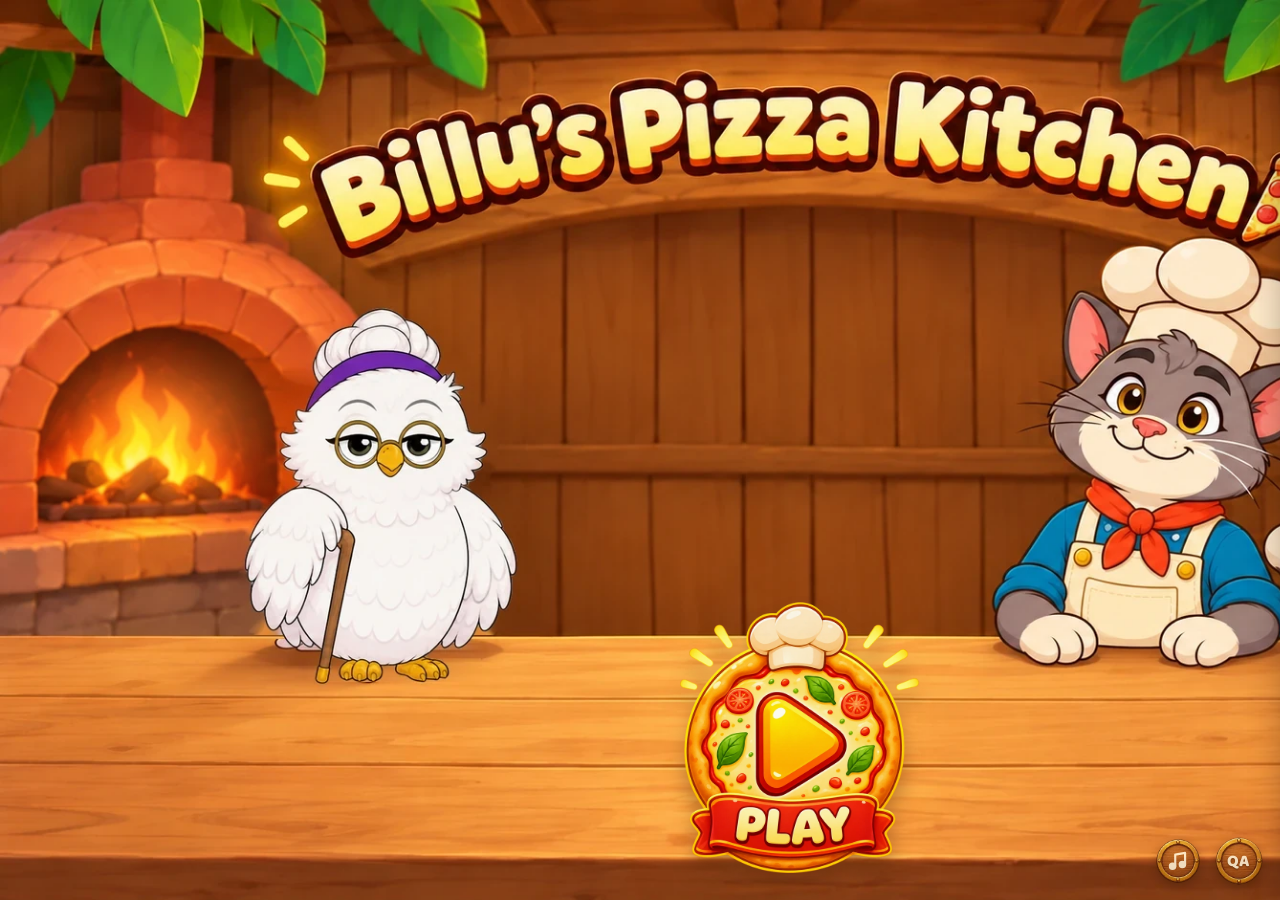
==== index.html @ 27fd4865 "first commit" ====
<!doctype html>
<html lang="en">
<head>
<meta charset="utf-8">
<meta name="viewport" content="width=device-width, initial-scale=1">
<title>Billu's Pizza Kitchen</title>
<meta name="description" content="A fractions game for classes 6 and 7: help Chef Billu cut, top and serve pizza slices, then judge the Big Eater Contest.">
<meta name="theme-color" content="#2B2546">
<meta property="og:title" content="Billu's Pizza Kitchen">
<meta property="og:description" content="A fractions game for classes 6 and 7: help Chef Billu cut, top and serve pizza slices, then judge the Big Eater Contest.">
<meta property="og:type" content="website">
<link rel="icon" href="data:image/svg+xml,%3Csvg xmlns='http://www.w3.org/2000/svg' viewBox='0 0 64 64'%3E%3Cpath d='M32 6 58 54Q32 64 6 54Z' fill='%23F6C34A' stroke='%23B97410' stroke-width='4' stroke-linejoin='round'/%3E%3Ccircle cx='32' cy='30' r='5' fill='%23D2402E'/%3E%3Ccircle cx='24' cy='46' r='5' fill='%23D2402E'/%3E%3Ccircle cx='41' cy='47' r='5' fill='%23D2402E'/%3E%3C/svg%3E">
<link rel="preconnect" href="https://fonts.googleapis.com">
<link rel="preconnect" href="https://fonts.gstatic.com" crossorigin>
<link rel="preload" as="style" href="https://fonts.googleapis.com/css2?family=Baloo+2:wght@600;700;800&family=Kalam:wght@400;700&family=Nunito:wght@600;700;800&display=swap">
<link rel="stylesheet" href="https://fonts.googleapis.com/css2?family=Baloo+2:wght@600;700;800&family=Kalam:wght@400;700&family=Nunito:wght@600;700;800&display=swap" media="print" onload="this.media='all'">
<noscript><link rel="stylesheet" href="https://fonts.googleapis.com/css2?family=Baloo+2:wght@600;700;800&family=Kalam:wght@400;700&family=Nunito:wght@600;700;800&display=swap"></noscript>
<style>
:root{color-scheme:light;padding-top:env(safe-area-inset-top,0px);padding-bottom:env(safe-area-inset-bottom,0px)}
body{margin:0;font:14px system-ui,-apple-system,sans-serif}
img{max-width:100%}
[hidden]{display:none!important}
</style>
</head>
<body>
<script>
/* another tab or window: every sound stops (music, sound effects, voices), every animation holds still, and the game
   waits; on return all of it carries on from the same moment */
(()=>{ const AC=window.AudioContext||window.webkitAudioContext, all=new Set();
  if(AC){ const W=function(...a){ const c=new AC(...a); all.add(c); return c; }; W.prototype=AC.prototype; Object.setPrototypeOf(W,AC);
    window.AudioContext=W; if(window.webkitAudioContext) window.webkitAudioContext=W; }
  /* "away" = the tab is hidden (another tab, minimised, phone locked) OR the window has lost focus (another app or
     window on top, the address bar, the phone's control centre); the game holds still until the player is back */
  let held=[], anims=[], away=false;
  function leave(){ if(away) return; away=true; document.documentElement.classList.add("away");
    held=[...all].filter(c=>c.state==="running"); held.forEach(c=>{ try{ c.suspend(); }catch(e){} });
    anims=document.getAnimations().filter(a=>a.playState==="running"); anims.forEach(a=>{ try{ a.pause(); }catch(e){} });
    document.querySelectorAll("audio,video").forEach(m=>{ if(!m.paused){ m._away=true; m.pause(); } });
    document.dispatchEvent(new Event("gameaway")); }
  function back(){ if(!away||document.hidden) return; away=false; document.documentElement.classList.remove("away");
    held.forEach(c=>{ try{ c.resume(); }catch(e){} }); held=[];
    anims.forEach(a=>{ try{ if(a.playState==="paused") a.play(); }catch(e){} }); anims=[];
    document.querySelectorAll("audio,video").forEach(m=>{ if(m._away){ m._away=false; m.play().catch(()=>{}); } });
    document.dispatchEvent(new Event("gameback")); }
  document.addEventListener("visibilitychange",()=>{ document.hidden?leave():back(); });
  addEventListener("blur",leave); addEventListener("focus",back);
  addEventListener("pagehide",leave); addEventListener("pageshow",()=>{ if(!document.hidden) back(); });
  addEventListener("pointerdown",back,true);   // a tap on the game always brings it back, even if a focus event was missed
  if(document.hidden) leave();
  window.GAME_AWAY=()=>away;
})();
</script>
<style>html.away *,html.away *::before,html.away *::after{animation-play-state:paused!important}</style>
<script src="assets/sfx/sfx.js"></script>
<script>
/* Fit to any screen: the whole page is drawn at the size the game is laid out for (1180 x 680, or wider) and scaled to fit (smaller screens shrink it, big screens enlarge it); was: below the size the game is laid out for (1180 x 680), the whole page is drawn at that
   size and shrunk to fit (CSS zoom). Every measurement the game reads (window size, element boxes, pointer
   positions, SVG matrices) is given back in the page's own units, so taps, drags and placements stay exact.
   On a phone held upright, a card asks to turn it sideways. */
(function(){
  const W0=1180, H0=680, d=document.documentElement;
  const g=(o,k)=>Object.getOwnPropertyDescriptor(o,k);
  const iw=g(window,"innerWidth")||g(Window.prototype,"innerWidth"), ih=g(window,"innerHeight")||g(Window.prototype,"innerHeight");
  const realW=()=>iw.get.call(window), realH=()=>ih.get.call(window);
  let Z=1;
  function fit(){ Z=Math.min(6,realW()/W0,realH()/H0); Z=Math.max(Z,.2); d.style.zoom=Z===1?"":String(Z);
    // viewport units follow the page's own (drawn) size: the CSS uses var(--vw) etc. in place of vw
    const w=realW()/Z/100, h=realH()/Z/100;
    d.style.setProperty("--vw",w+"px"); d.style.setProperty("--vh",h+"px"); d.style.setProperty("--vmin",Math.min(w,h)+"px"); d.style.setProperty("--vmax",Math.max(w,h)+"px");
    media(); d.classList.toggle("turnme", realW()<realH()); const tm=document.getElementById("turnme"); if(tm) tm.style.zoom=String(1/Z); }
  // width/height conditions in @media rules are judged on the page's own size too
  function media(){ for(const sh of document.styleSheets){ let rs; try{ rs=sh.cssRules; }catch(e){ continue; }
    for(const r of rs){ if(!(r instanceof CSSMediaRule)) continue; if(r._o===undefined) r._o=r.media.mediaText;
      if(!/(width|height)\s*:/.test(r._o)) continue;
      const t=r._o.replace(/((?:min|max)-(?:width|height)\s*:\s*)([\d.]+)px/g,(m,a,v)=>a+(v*Z).toFixed(2)+"px");
      if(r.media.mediaText!==t) r.media.mediaText=t; } } }
  addEventListener("DOMContentLoaded",()=>media()); addEventListener("load",()=>media());
  window.FITZ=()=>Z;
  Object.defineProperty(window,"innerWidth",{configurable:true,get(){ return realW()/Z; }});
  Object.defineProperty(window,"innerHeight",{configurable:true,get(){ return realH()/Z; }});
  const R=Element.prototype.getBoundingClientRect;
  Element.prototype.getBoundingClientRect=function(){ const r=R.call(this); return Z===1?r:new DOMRect(r.x/Z,r.y/Z,r.width/Z,r.height/Z); };
  ["clientX","clientY","pageX","pageY","x","y"].forEach(k=>{ const p=g(MouseEvent.prototype,k); if(!p||!p.get) return;
    Object.defineProperty(MouseEvent.prototype,k,{configurable:true,get(){ return p.get.call(this)/Z; }}); });
  const EP=Document.prototype.elementFromPoint, ESP=Document.prototype.elementsFromPoint;
  Document.prototype.elementFromPoint=function(x,y){ return EP.call(this,x*Z,y*Z); };
  if(ESP) Document.prototype.elementsFromPoint=function(x,y){ return ESP.call(this,x*Z,y*Z); };
  const CTM=SVGGraphicsElement.prototype.getScreenCTM;
  SVGGraphicsElement.prototype.getScreenCTM=function(){ const m=CTM.call(this); return (!m||Z===1)?m:new DOMMatrix().scale(1/Z).multiply(m); };
  fit(); addEventListener("resize",fit,true); addEventListener("orientationchange",()=>setTimeout(()=>{ fit(); dispatchEvent(new Event("resize")); },300));
  const css=document.createElement("style");
  css.textContent=`html.turnme body>*:not(#turnme){visibility:hidden!important}
#curtain{position:fixed;inset:0;z-index:2147483000;pointer-events:none;overflow:hidden}
#curtain.on{pointer-events:auto}
#curtain .lf{position:absolute;top:-4%;bottom:-4%;width:68%;transition:transform .6s cubic-bezier(.65,0,.35,1);filter:drop-shadow(0 0 18px rgba(10,40,10,.45))}
#curtain .lf svg{width:100%;height:100%;display:block}
#curtain .lf.l{left:-2%;transform:translateX(-106%) rotate(-4deg)}
#curtain .lf.r{right:-2%;transform:translateX(106%) rotate(4deg)}
#curtain .lf.r svg{transform:scaleX(-1)}
#curtain.on .lf.l,#curtain.on .lf.r{transform:none}

#turnme{display:none}
html.turnme #turnme{display:grid;position:fixed;inset:0;z-index:2147483647;place-items:center;align-content:center;gap:22px;background:#2B2546;color:#FFF4D6;font:800 26px/1.3 "Baloo 2",system-ui,sans-serif;text-align:center;padding:24px}
#turnme svg{width:110px;height:110px;animation:turnme 1.8s ease-in-out infinite}
@keyframes turnme{0%,25%{transform:rotate(0)}55%,85%{transform:rotate(90deg)}100%{transform:rotate(90deg)}}`;
  document.head.appendChild(css);
  const t=document.createElement("div"); t.id="turnme";
  t.innerHTML=`<svg viewBox="0 0 64 64" fill="none" stroke="#F6C34A" stroke-width="4" stroke-linecap="round"><rect x="20" y="6" width="24" height="52" rx="5"/><path d="M29 50h6"/></svg><div>Please turn your screen sideways<br>to play Billu’s Pizza Kitchen</div>`;
  (document.body||d).appendChild(t); t.style.zoom=String(1/Z);
  /* the curtain: a soft fade through the game's deep plum between big scenes (and over the page load) */
  const cu=document.createElement("div"); cu.id="curtain"; cu.className="";   // two big green leaves close in from the sides, then part (review 2: the game opens straight on the title screen, the leaves only cover changes of scene later)
  cu.innerHTML=`<div class="lf l"><svg viewBox="0 0 120 100" preserveAspectRatio="none" aria-hidden="true"><defs><linearGradient id="lfgL" x1="0" y1="0" x2="1" y2="1"><stop offset="0" stop-color="#5DBB4A"/><stop offset=".55" stop-color="#3C9A38"/><stop offset="1" stop-color="#2A7A2C"/></linearGradient></defs>
<path d="M0 0H92C106 16 120 36 120 50C120 64 106 84 92 100H0Z" fill="url(#lfgL)" stroke="#225F24" stroke-width=".8" vector-effect="non-scaling-stroke"/>
<path d="M0 50Q62 47 118 50" fill="none" stroke="#B9E68F" stroke-width="3" stroke-linecap="round" vector-effect="non-scaling-stroke" opacity=".9"/>
<g fill="none" stroke="#9FD57A" stroke-width="2" stroke-linecap="round" vector-effect="non-scaling-stroke" opacity=".75">
<path d="M14 49Q30 30 34 6"/><path d="M14 51Q30 70 34 94"/><path d="M42 48Q58 30 64 8"/><path d="M42 52Q58 70 64 92"/><path d="M70 49Q84 34 90 16"/><path d="M70 51Q84 66 90 84"/><path d="M94 49Q104 42 110 32"/><path d="M94 51Q104 58 110 68"/></g></svg></div><div class="lf r"><svg viewBox="0 0 120 100" preserveAspectRatio="none" aria-hidden="true"><defs><linearGradient id="lfgR" x1="0" y1="0" x2="1" y2="1"><stop offset="0" stop-color="#5DBB4A"/><stop offset=".55" stop-color="#3C9A38"/><stop offset="1" stop-color="#2A7A2C"/></linearGradient></defs>
<path d="M0 0H92C106 16 120 36 120 50C120 64 106 84 92 100H0Z" fill="url(#lfgR)" stroke="#225F24" stroke-width=".8" vector-effect="non-scaling-stroke"/>
<path d="M0 50Q62 47 118 50" fill="none" stroke="#B9E68F" stroke-width="3" stroke-linecap="round" vector-effect="non-scaling-stroke" opacity=".9"/>
<g fill="none" stroke="#9FD57A" stroke-width="2" stroke-linecap="round" vector-effect="non-scaling-stroke" opacity=".75">
<path d="M14 49Q30 30 34 6"/><path d="M14 51Q30 70 34 94"/><path d="M42 48Q58 30 64 8"/><path d="M42 52Q58 70 64 92"/><path d="M70 49Q84 34 90 16"/><path d="M70 51Q84 66 90 84"/><path d="M94 49Q104 42 110 32"/><path d="M94 51Q104 58 110 68"/></g></svg></div>`; (document.body||d).appendChild(cu);
  window.CURTAIN={ cover(){ cu.classList.add("on"); return new Promise(r=>setTimeout(r,620)); },
    reveal(){ cu.classList.remove("on"); } };
  // the first opening of the main screen waits for one tap on the leaves (browsers allow sound only after a tap), so the
  // title is read out the moment the leaves part; arriving from Level 2 (#1.1 / #1.2) the leaves part by themselves
  let lifted=false; const lift=()=>{ if(lifted) return; lifted=true; setTimeout(()=>{ CURTAIN.reveal(); if(typeof TITLE!=="undefined") TITLE.opened(); else window.TITLE_PENDING=true; },220); };   // the leaves part by themselves; the title is read out as they open
  if(document.readyState!=="loading") lift(); else addEventListener("DOMContentLoaded",lift);
  setTimeout(lift,4000);   // the first opening never stays shut
  addEventListener("pageshow",e=>{ if(e.persisted) CURTAIN.reveal(); });   // back button from the next page
})();
</script>
<style>
/* Draft 2 — an Indian kitchen table. A hand block-printed indigo tablecloth fills
   the screen; the pizza sits on a wooden board, toppings wait in steel katoris on
   a thali, and every word lives on one floating card at the bottom.
   One committed light look: indigo, marigold, cream, tomato. */
:root{
  --indigo:#23356F; --indigo-2:#3A55A0; --indigo-ink:#141E45;
  --cream:#FFF8EA; --paper:#FFFDF6;
  --marigold:#F2A62C; --marigold-deep:#B97410;
  --tomato:#C8402E; --leaf:#3F8A3C;
  --ink:#2B2016; --ink-soft:#76604C;
  --display:"Baloo 2","Trebuchet MS",system-ui,sans-serif;
  --body:"Nunito",system-ui,-apple-system,sans-serif;
  --hand:"Kalam","Comic Sans MS","Segoe Print",cursive;
  color-scheme:light;
}
*{box-sizing:border-box}
[hidden]{display:none!important}   /* also when the file is opened directly, without the page wrapper */
html,body{height:100%}
body{margin:0;overflow:hidden;color:var(--ink);font-family:var(--body);-webkit-user-select:none;user-select:none;
  background:#FBF7EA}
/* zoomed in on the table: a red-and-cream checked pizzeria tablecloth fills the whole screen,
   with soft light and folds in the fabric */
body::before{content:"";position:fixed;inset:0;z-index:-2;pointer-events:none;
  background:
    linear-gradient(90deg,rgba(104,150,72,.34) 50%,transparent 0) 50% 50%/56px 56px,
    linear-gradient(rgba(104,150,72,.34) 50%,transparent 0) 50% 50%/56px 56px,
    #FBF7EA}
body::after{content:"";position:fixed;inset:0;z-index:-1;pointer-events:none;
  background:
    radial-gradient(ellipse 60% 50% at 50% 45%,rgba(255,255,255,.2),transparent 70%),
    linear-gradient(100deg,transparent 30%,rgba(70,60,20,.05) 45%,transparent 60%),
    linear-gradient(80deg,transparent 62%,rgba(255,255,255,.1) 72%,transparent 82%),
    radial-gradient(ellipse at 50% 50%,transparent 60%,rgba(60,70,30,.16) 100%)}
.frond{display:none;position:fixed;top:-30px;width:min(calc(30*var(--vw)),340px);height:auto;z-index:-1;pointer-events:none;
  filter:drop-shadow(0 10px 12px rgba(0,20,0,.35))}
.frond.l{left:-50px;transform-origin:0 0;animation:frondL 7s ease-in-out infinite}
.frond.r{right:-50px;transform:scaleX(-1);transform-origin:100% 0;animation:frondR 7.6s ease-in-out infinite}
@keyframes frondL{0%,100%{rotate:0deg}50%{rotate:2.2deg}}
@keyframes frondR{0%,100%{rotate:0deg}50%{rotate:-2.2deg}}
button{font:inherit;color:inherit;border:0;background:none;cursor:pointer}
button:focus-visible,[tabindex]:focus-visible,select:focus-visible{outline:3px solid var(--marigold);outline-offset:3px}

#app{height:100%;display:grid;grid-template-rows:auto auto minmax(0,1fr);gap:8px;margin:0 auto;
  padding-block:10px 10px;
  padding-left:max(16px,env(safe-area-inset-left,0px));padding-right:max(16px,env(safe-area-inset-right,0px))}

/* ---------- header chips ---------- */
.top{display:flex;align-items:center;gap:10px}
.chip{background:rgba(255,253,246,.94);border:2px solid rgba(35,53,111,.16);border-radius:999px;
  box-shadow:0 4px 14px rgba(20,30,70,.16);color:var(--indigo)}
.home{width:44px;height:44px;display:grid;place-items:center;flex:0 0 auto}
.home svg{width:22px;height:22px}
.jump{position:relative;flex:0 1 auto;min-width:0}
.jump select{appearance:none;-webkit-appearance:none;width:100%;max-width:min(calc(48*var(--vw)),370px);height:44px;
  font-family:var(--display);font-weight:800;font-size:clamp(14px,calc(1.5*var(--vw)),17px);color:var(--indigo);
  background:rgba(255,253,246,.94);border:2px solid rgba(35,53,111,.16);border-radius:999px;
  box-shadow:0 4px 14px rgba(20,30,70,.16);padding:0 42px 0 18px;cursor:pointer;text-overflow:ellipsis}
.jump::after{content:"";position:absolute;right:18px;top:50%;width:8px;height:8px;pointer-events:none;
  border-right:3px solid var(--indigo);border-bottom:3px solid var(--indigo);transform:translateY(-70%) rotate(45deg)}
.jump option,.jump optgroup{color:var(--ink);background:#fff;font-family:var(--body)}
.sr{position:absolute;width:1px;height:1px;overflow:hidden;clip:rect(0 0 0 0);white-space:nowrap}
.trail{flex:0 1 auto;margin-inline:auto;display:flex;justify-content:center;gap:6px;min-width:0;
  background:rgba(255,253,246,.94);border:2px solid rgba(35,53,111,.16);border-radius:999px;padding:5px 12px;
  box-shadow:0 4px 14px rgba(20,30,70,.16)}
.tok{width:30px;height:30px;transition:transform .3s}
.tok.now{transform:scale(1.22)}
.stars{height:44px;display:flex;align-items:center;gap:6px;padding:0 16px;font-family:var(--display);font-weight:800;
  font-size:18px;font-variant-numeric:tabular-nums;flex:0 0 auto}

/* ---------- stage ---------- */
.stage{position:relative;min-height:0;display:grid;padding:calc(2.2*var(--vh)) calc(1.8*var(--vw));border-radius:30px;
  background:url("assets/draft2/table.svg?v=7ebcbe55") 0 0/400px 240px,#D9A867;
  box-shadow:inset 0 3px 0 rgba(255,240,210,.55),inset 0 -8px 0 rgba(90,50,20,.22),
    0 12px 0 #7A4A22,0 15px 0 #4E2E14,0 30px 42px rgba(6,24,8,.5);grid-template-columns:minmax(190px,.82fr) auto minmax(230px,1fr);
  grid-template-areas:"cust board tray";align-items:center;column-gap:clamp(12px,calc(2.2*var(--vw)),36px)}
.stage>*{min-width:0}
/* the table is the whole screen now (see body): the stage is just the play area on the cloth */
.stage{padding:calc(1*var(--vh)) calc(1*var(--vw));background:none;box-shadow:none;border-radius:0}

/* customer + order: a glossy jungle leaf with the animal on it and the fraction as the hero */
.cust{grid-area:cust;align-self:center;display:grid;justify-items:center;position:relative;z-index:3}
.slip{position:relative;isolation:isolate;width:min(100%,292px);padding:74px 34px 62px;display:grid;justify-items:center;
  gap:7px;text-align:center;transform-origin:50% 0;animation:leafSway 6s ease-in-out infinite}
.slip>.leafbg{position:absolute;inset:0;width:100%;height:100%;z-index:-1;overflow:visible;
  filter:drop-shadow(0 18px 14px rgba(8,30,8,.4))}
.slip.enter{animation:leafIn .9s cubic-bezier(.2,1.2,.4,1) both, leafSway 6s ease-in-out .9s infinite}
.slip.shake{animation:shake .5s, leafSway 6s ease-in-out .5s infinite}
@keyframes leafIn{from{transform:translateY(-90px) rotate(-16deg);opacity:0}}
@keyframes leafSway{0%,100%{rotate:-1.4deg}50%{rotate:1.4deg}}
.tag{position:absolute;left:50%;top:10px;translate:-50% 0;rotate:-3deg;display:flex;align-items:baseline;gap:8px;
  white-space:nowrap;background:linear-gradient(180deg,#B07A44,#7A4A22 70%,#6A3F1C);color:#FFF1D6;
  border-radius:10px 13px 9px 12px;padding:5px 22px 4px;font-family:var(--display);font-weight:800;font-size:12px;
  letter-spacing:.16em;box-shadow:0 4px 0 #3E220C,0 7px 10px rgba(0,0,0,.3),inset 0 1px 0 rgba(255,255,255,.3)}
.tag b{font-size:19px;letter-spacing:.04em}
.tag::before,.tag::after{content:"";position:absolute;top:50%;width:7px;height:7px;border-radius:50%;
  background:radial-gradient(circle at 35% 35%,#C9CED6,#5E646D);translate:0 -50%}
.tag::before{left:7px}.tag::after{right:7px}
.slip .who{position:relative;width:112px;height:112px;border-radius:50%;display:flex;align-items:flex-end;justify-content:center;
  background:radial-gradient(circle at 50% 32%,#FFFFFF,#EAF7D6 62%,#C6E7A0);
  box-shadow:0 0 0 5px #FFFFFF,0 9px 14px rgba(20,60,20,.38),inset 0 -8px 12px rgba(60,110,40,.22)}
.slip .who img{height:124px;width:auto;display:block;margin-bottom:-4px;filter:drop-shadow(0 6px 4px rgba(30,50,20,.35))}
.slip .who.duo img{height:104px;margin:0 -16px -4px}
.who.enter img{animation:pop .55s .35s cubic-bezier(.3,1.6,.5,1) both}
.who.happy img{animation:hop .55s ease 3}
.who.sad img{animation:shake .5s}
.slip-name{margin-top:-16px;position:relative;z-index:1;font-family:var(--display);font-weight:800;font-size:17px;
  color:#FFFFFF;background:linear-gradient(180deg,#45963F,#2C6B2C);padding:3px 18px;border-radius:999px;
  box-shadow:0 3px 0 #1B451C,0 5px 8px rgba(0,0,0,.25);text-shadow:0 1px 0 rgba(0,0,0,.25)}
.wants{display:grid;justify-items:center;gap:4px;margin-top:2px}
.wants small{font-family:var(--display);font-weight:800;font-size:11px;letter-spacing:.2em;color:#1E4D1F;
  background:rgba(255,255,255,.88);border-radius:999px;padding:1px 12px}
.fracbadge{width:118px;height:118px;border-radius:50%;display:grid;place-items:center;
  background:radial-gradient(circle at 34% 26%,#FF9A7A,#E5523A 42%,#A82A17 100%);
  box-shadow:0 0 0 6px #FFFFFF,0 0 0 10px rgba(229,82,58,.3),0 14px 18px rgba(110,25,10,.4),
    inset 0 -10px 14px rgba(0,0,0,.2),inset 0 8px 12px rgba(255,255,255,.35);
  animation:badgePulse 2.4s ease-in-out infinite}
.fracbadge .fr{font-size:48px;margin:0;color:#FFFFFF;text-shadow:0 3px 0 rgba(110,20,8,.45)}
.fracbadge .fr b:first-child{border-bottom-width:.075em;box-shadow:0 2px 0 rgba(110,20,8,.35)}
@keyframes badgePulse{0%,100%{transform:scale(1)}50%{transform:scale(1.05)}}
.ofpizza{font-family:var(--display);font-weight:800;font-size:14px;color:#7A2A17;background:#FFF3D6;border-radius:999px;
  padding:2px 14px;box-shadow:0 2px 0 rgba(120,60,20,.3)}
.facts{display:flex;flex-wrap:wrap;justify-content:center;gap:6px;margin-top:2px}
.fact{display:flex;align-items:center;gap:5px;background:rgba(255,253,246,.96);border-radius:12px;padding:3px 10px 3px 6px;
  font-family:var(--display);font-weight:700;font-size:13px;color:#2B2016;box-shadow:0 3px 0 rgba(30,70,25,.3)}
.fact svg,.fact img{width:20px;height:20px;flex:0 0 auto}
.slip-note{margin:2px 0 0;max-width:220px;font-family:var(--hand);font-weight:700;font-size:15px;line-height:1.25;color:#1E4D1F;
  background:rgba(255,255,255,.78);border-radius:12px;padding:4px 12px;text-wrap:balance}
.slip-note .fr{color:var(--tomato)}
.stamp{position:absolute;right:4px;top:150px;rotate:-14deg;font-family:var(--display);font-weight:800;font-size:22px;
  letter-spacing:.14em;color:var(--tomato);border:3px solid currentColor;border-radius:8px;padding:0 10px;
  background:rgba(255,253,246,.88);box-shadow:0 4px 8px rgba(0,0,0,.2);animation:stamp .42s cubic-bezier(.3,1.6,.5,1)}
@keyframes stamp{from{transform:scale(2.6);opacity:0}}
@keyframes hop{50%{transform:translateY(-18px)}}
@keyframes shake{20%{transform:translateX(-8px) rotate(-3deg)}40%{transform:translateX(8px) rotate(3deg)}
  60%{transform:translateX(-5px)}80%{transform:translateX(5px)}}

/* board + pizza */
.boardzone{grid-area:board;display:grid;place-items:center;position:relative;z-index:2}
.boardwrap{--bsz:min(calc(calc(100*var(--vh)) - 200px),calc(44*var(--vw)));position:relative;width:var(--bsz);aspect-ratio:1;max-width:100%}
.boardwrap.in{animation:boardIn .7s cubic-bezier(.25,1.2,.4,1) both}
.boardwrap.thud{animation:thud .32s ease}
.boardwrap.wiggle{animation:shake .55s}
@keyframes boardIn{from{transform:translateY(-70px) rotate(-4deg);opacity:0}}
@keyframes thud{40%{transform:translateY(5px) scale(.995)}}
#pz{position:absolute;left:0;top:0;width:100%;height:auto;aspect-ratio:1;overflow:visible;touch-action:none;
  filter:drop-shadow(0 14px 14px rgba(80,25,10,.35))}   /* sits straight on the tablecloth */
#pz.bad{filter:drop-shadow(0 0 16px rgba(225,40,30,.9))}
.part{transition:transform .7s cubic-bezier(.3,1.35,.5,1)}
.part.lifted{filter:drop-shadow(0 12px 10px rgba(30,20,10,.35))}
.hit{fill:rgba(255,255,255,0);cursor:pointer;transition:fill .15s}
.hit.hov{fill:rgba(255,226,120,.45)}
.hit.bad{fill:rgba(225,50,40,.42)}
.cut{stroke:#5A2A0E;stroke-opacity:.85;stroke-width:5;stroke-linecap:round;fill:none}
.edge{stroke:#5A2A0E;stroke-opacity:.85;stroke-width:6;fill:none;pointer-events:none}   /* half of it shows inside the part */
#cuts{transition:opacity .6s}
.pc{transform-box:fill-box;transform-origin:center}
.spin{transform-box:fill-box;transform-origin:center}
#cutter.rolling .spin{animation:spin .3s linear infinite}
@keyframes spin{to{transform:rotate(360deg)}}
.crumb{animation:crumb .7s ease-out forwards}
@keyframes crumb{to{transform:translate(var(--dx),var(--dy));opacity:0}}
.badge .bi{transform-box:fill-box;transform-origin:center;animation:pop .38s cubic-bezier(.3,1.7,.5,1) both}
.badge circle{fill:var(--indigo);stroke:var(--marigold);stroke-width:6}
.badge text{fill:#fff;font-family:var(--display);font-weight:800;font-size:36px;text-anchor:middle}
.badge.out{opacity:0;transition:opacity .35s}
@keyframes pop{from{transform:scale(0)}}

/* thali of toppings / moulds */
.trayzone{grid-area:tray;display:grid;place-items:center;position:relative;z-index:2}
.tray{--tsz:min(calc(30*var(--vw)),calc(calc(100*var(--vh)) - 230px),480px);position:relative;width:var(--tsz);aspect-ratio:600/630;max-width:100%}
.tray.out{animation:trayOut .42s cubic-bezier(.5,0,.8,.4) forwards;pointer-events:none}
.tray.in{animation:trayIn .6s cubic-bezier(.25,1.25,.4,1) both}
@keyframes trayOut{to{transform:translateX(130%) rotate(10deg);opacity:0}}
@keyframes trayIn{from{transform:translateX(130%) rotate(10deg);opacity:0}}
.tray>img.thali{position:absolute;inset:0;width:100%;height:100%;filter:drop-shadow(0 16px 16px rgba(25,20,60,.30))}
.slot{position:absolute;width:31%;translate:-50% -50%;display:grid;justify-items:center;gap:2px;touch-action:none}
.slot.mould{width:28%}
/* the supplied coconut tray: each bowl slot is placed in the tray image's own pixels */
.bowl{position:absolute;display:block;cursor:grab;touch-action:none;transition:transform .18s}
.bowl svg{width:100%;height:100%;display:block;overflow:visible;pointer-events:none}
.bowl:hover{transform:translateY(-4px)}
.bowl.sel{transform:translateY(-6px)}
.bowl.sel svg{filter:drop-shadow(0 0 3px #fff) drop-shadow(0 0 12px var(--marigold))}
.bowl.ask svg{animation:hop .5s ease 2}
.bowl-label{position:absolute;translate:-50% 0;font-family:var(--display);font-weight:800;font-size:clamp(11px,calc(1.05*var(--vw)),14px);
  color:var(--indigo);background:#FFFFFF;border-radius:999px;padding:1px 12px;white-space:nowrap;pointer-events:none;
  box-shadow:0 3px 0 rgba(60,30,10,.35)}
.tray.coco>img.thali{filter:drop-shadow(0 18px 16px rgba(40,20,5,.4))}
.slot.katori{width:35%}
.slot img,.slot svg{width:100%;height:auto;display:block;pointer-events:none;filter:drop-shadow(0 6px 5px rgba(30,30,50,.28))}
.slot span{font-family:var(--display);font-weight:800;font-size:clamp(11px,calc(1*var(--vw)),13px);color:var(--indigo);
  background:rgba(255,253,246,.95);border-radius:999px;padding:0 9px;white-space:nowrap;margin-top:-6px}
.katori{cursor:grab;transition:transform .18s}
.katori:hover{transform:translateY(-4px)}
.katori.sel{transform:translateY(-6px) scale(1.04)}
.katori.sel img{filter:drop-shadow(0 0 4px #fff) drop-shadow(0 0 14px var(--marigold))}
.katori.ask img{animation:hop .5s ease 2}
.mould{cursor:pointer;transition:transform .22s cubic-bezier(.3,1.5,.5,1),filter .22s}
.mould svg{filter:drop-shadow(0 5px 4px rgba(20,30,60,.28))}
.mould:hover{transform:translateY(-7px) scale(1.04)}
.mould:hover svg{filter:drop-shadow(0 14px 10px rgba(20,30,60,.3))}
.mould.using{opacity:.18;transform:scale(.9)}
.mould.wrong{animation:shake .45s}
.mould.wrong svg{filter:drop-shadow(0 0 10px rgba(200,64,46,.9))}
.flyer{position:fixed;z-index:65;pointer-events:none;transform-origin:0 0}
.flyer svg{width:100%;height:100%;display:block;overflow:visible}
.slot.in{animation:pop .45s cubic-bezier(.3,1.6,.5,1) both}
.plates{position:absolute;inset:8%;display:flex;align-items:center;justify-content:center;gap:4%}
.plates figure{margin:0;display:grid;justify-items:center;gap:6px;width:48%}
.plates svg{width:100%;height:auto;filter:drop-shadow(0 8px 6px rgba(30,20,10,.25))}
.plates figcaption{font-family:var(--display);font-weight:800;font-size:clamp(13px,calc(1.3*var(--vw)),17px);color:var(--indigo);
  background:#fff;border-radius:999px;padding:2px 12px;white-space:nowrap}
.plates figure{animation:pop .5s cubic-bezier(.3,1.6,.5,1) both}
.plates figure+figure{animation-delay:.15s}

/* ---------- instruction card ---------- */
.card{justify-self:center;width:min(100%,940px);display:flex;align-items:center;gap:14px;background:var(--paper);margin-bottom:6px;
  border-radius:26px;padding:10px 12px 10px 10px;border:2px solid rgba(35,53,111,.14);
  box-shadow:0 12px 28px rgba(20,30,70,.24)}
.guide{position:relative;width:66px;height:66px;flex:0 0 auto;border-radius:50%;background:var(--indigo);
  display:grid;place-items:end center;overflow:visible}
.guide img{height:84px;width:auto;margin-bottom:-2px;filter:drop-shadow(0 3px 3px rgba(0,0,0,.25))}
.guide .spk{position:absolute;right:-6px;bottom:-4px;width:28px;height:28px;border-radius:50%;background:var(--marigold);
  display:grid;place-items:center;color:var(--indigo-ink);box-shadow:0 2px 0 var(--marigold-deep)}
.guide .spk svg{width:16px;height:16px}
.guide.cheer img{animation:hop .5s ease 2}
.guide.hmm img{animation:shake .5s}
.say{flex:1 1 auto;min-width:0;margin:0;font-size:clamp(17px,calc(1.9*var(--vw)),23px);font-weight:800;line-height:1.3;color:var(--indigo-ink)}
.say .fr{color:var(--tomato)}
.say.bad{color:var(--tomato)}
.say.good{color:var(--leaf)}
.count{font-family:var(--display);font-weight:800;font-size:clamp(20px,calc(2.1*var(--vw)),26px);color:var(--indigo);background:var(--cream);
  border:2px solid rgba(35,53,111,.18);border-radius:16px;padding:0 16px;font-variant-numeric:tabular-nums;flex:0 0 auto}
.done{flex:0 0 auto;display:flex;align-items:center;gap:8px;font-family:var(--display);font-weight:800;
  font-size:clamp(17px,calc(1.8*var(--vw)),21px);letter-spacing:.06em;background:var(--marigold);color:var(--indigo-ink);
  border-radius:18px;padding:12px 26px;box-shadow:0 5px 0 var(--marigold-deep);transition:transform .12s,opacity .2s}
.done svg{width:20px;height:20px}
.done:active{transform:translateY(4px);box-shadow:none}
.done[disabled]{opacity:.4;cursor:not-allowed}
.done.ready{animation:ready 1.2s ease-in-out infinite}
@keyframes ready{50%{transform:translateY(-4px);box-shadow:0 9px 0 var(--marigold-deep),0 0 0 6px rgba(242,166,44,.25)}}

.fr{display:inline-grid;vertical-align:middle;text-align:center;line-height:1;font-family:var(--display);font-weight:800;margin:0 .14em}
.fr b{display:block;padding:0 .14em;font-weight:800}
.fr b:first-child{border-bottom:.1em solid currentColor;padding-bottom:.04em}
.fr b:last-child{padding-top:.06em}

.ghost{position:fixed;left:0;top:0;width:90px;height:90px;pointer-events:none;z-index:70}
.ghost img{position:absolute;width:46px;height:46px}
.hand{position:absolute;left:0;top:0;width:46px;height:auto;pointer-events:none;z-index:30;filter:drop-shadow(0 6px 6px rgba(0,0,0,.35));transform-origin:34px 0}
.fx{position:fixed;inset:0;pointer-events:none;z-index:60;overflow:hidden}
.fx i{position:absolute;top:-24px;width:16px;height:14px;animation:fall 1.8s ease-in forwards}
@keyframes fall{to{transform:translateY(calc(105*var(--vh))) rotate(720deg)}}

/* ---------- start + end ---------- */
.overlay{position:fixed;inset:0;z-index:90;display:grid;place-items:center;isolation:isolate;overflow:hidden;
  background:#244D25;
  padding-left:max(16px,env(safe-area-inset-left,0px));padding-right:max(16px,env(safe-area-inset-right,0px));padding-block:16px}
.overlay::before{content:"";position:absolute;inset:-40px;z-index:-1;
  background:linear-gradient(rgba(10,32,12,.25),rgba(10,32,12,.45)),url("assets/web/backdrop.webp?v=5da3ae1e") center 62%/cover;
  filter:blur(9px) saturate(1.1)}
.start-wrap{display:grid;justify-items:center;gap:18px;width:100%}
.world{position:relative;width:min(100%,calc((calc(100*var(--vh)) - 160px) * 1376 / 768));aspect-ratio:1376/768;border-radius:26px;
  overflow:hidden;container-type:inline-size;box-shadow:0 18px 40px rgba(20,24,60,.38);border:5px solid var(--paper)}
.world>img.bg{position:absolute;inset:0;width:100%;height:100%;object-fit:fill}
.w-sign{position:absolute;left:33.4%;width:34.7%;top:21.9%;height:11.6%;display:flex;align-items:center;justify-content:center;gap:.25em;
  font-family:var(--display);font-weight:800;color:#5C3414;font-size:2.55cqw;white-space:nowrap;text-shadow:0 1px 0 rgba(255,232,196,.7)}
.w-sign img{height:1.4em;width:auto}
.w-billu{position:absolute;left:46%;width:30%;top:34.6%;height:24.2%;clip-path:inset(-120% -60% 0 -60%)}
.w-billu img{position:absolute;top:0;left:50%;height:182%;width:auto;translate:-50% 0;filter:drop-shadow(0 4px 6px rgba(60,30,10,.35))}
.w-noori{position:absolute;left:47.5%;bottom:39.3%;height:17%;translate:-50% 0;transform-origin:50% 100%;animation:sway 3.4s ease-in-out infinite}
.w-noori img{height:100%;width:auto;display:block}
@keyframes sway{0%,100%{rotate:-1.5deg}50%{rotate:1.5deg}}
.w-prop{position:absolute;left:var(--x);bottom:var(--b);width:var(--w);translate:-50% 0}
.w-prop img{width:100%;height:auto;display:block;filter:drop-shadow(0 3px 3px rgba(60,30,10,.3))}
.levels{display:flex;gap:16px;flex-wrap:wrap;justify-content:center}
.lvbtn{display:flex;align-items:center;gap:12px;background:var(--paper);border-radius:22px;padding:10px 24px 10px 12px;
  box-shadow:0 6px 0 rgba(35,53,111,.35),0 12px 24px rgba(20,30,70,.2);font-family:var(--display);font-weight:800;
  font-size:clamp(17px,calc(1.9*var(--vw)),22px);color:var(--indigo);text-align:left;line-height:1.1;transition:transform .15s}
.lvbtn:hover{transform:translateY(-3px)}
.lvbtn:active{transform:translateY(4px)}
.lvbtn svg{width:60px;height:60px;flex:0 0 auto}
.lvbtn small{display:block;font-family:var(--body);font-weight:700;font-size:.64em;color:var(--ink-soft)}
.endcard{background:var(--paper);border-radius:30px;padding:24px clamp(16px,calc(3*var(--vw)),44px) 28px;display:grid;justify-items:center;
  gap:14px;width:min(100%,920px);box-shadow:0 18px 40px rgba(20,24,60,.35);position:relative}
.endcard::before{content:"";position:absolute;inset:10px;border:2px dashed rgba(58,85,160,.25);border-radius:22px;pointer-events:none}
.endcard h2{margin:0;font-family:var(--display);font-weight:800;font-size:clamp(28px,calc(3.8*var(--vw)),44px);color:var(--indigo);text-align:center;text-wrap:balance}
.endcard p{margin:0;font-weight:800;font-size:clamp(16px,calc(1.8*var(--vw)),20px);color:var(--ink-soft);text-align:center}
.crowd{display:flex;align-items:flex-end;justify-content:center;flex-wrap:wrap;gap:4px 8px}
.crowd img{height:clamp(64px,calc(11*var(--vh)),110px);width:auto;animation:hop .7s ease infinite}
.hosts{display:flex;align-items:flex-end;gap:10px}
.hosts img{height:clamp(90px,calc(17*var(--vh)),170px);width:auto}
.bigstars{font-family:var(--display);font-weight:800;font-size:clamp(22px,calc(2.6*var(--vw)),30px);color:var(--indigo);
  background:var(--cream);border-radius:999px;padding:2px 24px}
.endbtns{display:flex;gap:12px;flex-wrap:wrap;justify-content:center}
.endbtns .alt{background:var(--cream);box-shadow:0 5px 0 rgba(35,53,111,.25)}


/* ===== order receipt: the supplied jungle frame, live content drawn on top.
   Every size is in design pixels of the 927x1367 frame (1u = 1 px of the art). ===== */
.rcpt{position:relative;width:min(100%,340px,calc((calc(100*var(--vh)) - 270px) * .678));aspect-ratio:927/1367;
  container-type:inline-size;filter:drop-shadow(0 16px 14px rgba(20,12,4,.38));
  background:url("assets/draft2/receipt_frame.webp?v=e0970dea") center/100% 100% no-repeat}
.rcpt.enter{animation:leafIn .8s cubic-bezier(.2,1.2,.4,1) both}
.rcpt.shake{animation:shake .5s}
.rc{position:absolute;inset:0;--u:calc(100cqw / 927)}
.rc>*{position:absolute;translate:-50% -50%}
.rc-no{left:calc(var(--u)*464);top:calc(var(--u)*178);font-family:var(--display);font-weight:800;
  font-size:calc(var(--u)*54);line-height:1;color:#3B2410;letter-spacing:.02em}
.rc-ava{left:calc(var(--u)*464);top:calc(var(--u)*318);width:calc(var(--u)*196);height:calc(var(--u)*196);
  border-radius:50%;overflow:hidden;display:flex;align-items:flex-end;justify-content:center;
  background:radial-gradient(circle at 50% 38%,#F2FBE6,#C9EBA9 60%,#94CF72);
  box-shadow:0 0 0 calc(var(--u)*10) #FFFFFF,0 calc(var(--u)*10) calc(var(--u)*18) rgba(60,40,10,.28)}
.rc-ava img{height:calc(var(--u)*190);width:auto;display:block;margin-bottom:calc(var(--u)*-6)}
.rc-ava.duo img{height:calc(var(--u)*150);margin:0 calc(var(--u)*-22) calc(var(--u)*-4)}
.rc-name{left:calc(var(--u)*464);top:calc(var(--u)*452);min-width:calc(var(--u)*300);height:calc(var(--u)*78);
  padding:0 calc(var(--u)*34);display:grid;place-items:center;white-space:nowrap;
  font-family:var(--display);font-weight:800;font-size:calc(var(--u)*52);color:#FFFFFF;line-height:1;
  -webkit-text-stroke:calc(var(--u)*7) #4A2508;paint-order:stroke fill;
  background:linear-gradient(180deg,#A8683A,#7C4520 60%,#64361A);border-radius:calc(var(--u)*16);
  box-shadow:0 0 0 calc(var(--u)*4) #4A2508,inset 0 calc(var(--u)*4) 0 rgba(255,220,170,.35),0 calc(var(--u)*8) calc(var(--u)*10) rgba(0,0,0,.3)}
.rc-name.long{font-size:calc(var(--u)*40)}
.rc-leaf{width:calc(var(--u)*86);height:calc(var(--u)*56);top:calc(var(--u)*438)}
.rc-leaf.l{left:calc(var(--u)*300)}
.rc-leaf.r{left:calc(var(--u)*628);transform:scaleX(-1)}
.rc-rays{left:calc(var(--u)*461);top:calc(var(--u)*690);width:calc(var(--u)*680);height:calc(var(--u)*330)}
.rc-badge{left:calc(var(--u)*461);top:calc(var(--u)*690);width:calc(var(--u)*420);height:calc(var(--u)*420);border-radius:50%;
  background:#FFF4DC;box-shadow:0 0 0 calc(var(--u)*5) #F3DDB0,0 calc(var(--u)*10) calc(var(--u)*16) rgba(120,70,20,.25);
  display:grid;place-items:center;animation:badgePulse 2.4s ease-in-out infinite}
.rc-badge>div{width:calc(var(--u)*372);height:calc(var(--u)*372);border-radius:50%;display:grid;place-items:center;
  background:radial-gradient(circle at 36% 26%,#FF8A68,#EA4E32 45%,#C2321C);
  box-shadow:inset 0 calc(var(--u)*-16) calc(var(--u)*22) rgba(120,20,5,.35),inset 0 calc(var(--u)*12) calc(var(--u)*16) rgba(255,255,255,.3)}
.rc-frac{font-family:var(--display);font-weight:800;font-size:calc(var(--u)*176);line-height:1;color:#FFFFFF;letter-spacing:-.02em;
  -webkit-text-stroke:calc(var(--u)*14) #7E1B0C;paint-order:stroke fill;text-shadow:0 calc(var(--u)*8) 0 rgba(90,15,5,.35);
  white-space:nowrap;display:grid;justify-items:center;font-size:calc(var(--u)*128);line-height:.92;margin-top:calc(var(--u)*-40)}
.rc-frac.wide{font-size:calc(var(--u)*104)}
/* stacked fraction: numerator on top, a white bar, denominator below */
.rc-frac b{display:block;font-weight:800}
.rc-frac i{display:block;width:calc(100% + var(--u)*40);height:calc(var(--u)*16);margin:calc(var(--u)*10) 0 calc(var(--u)*14);
  border-radius:999px;background:#FFFFFF;box-shadow:0 0 0 calc(var(--u)*7) #7E1B0C,0 calc(var(--u)*8) 0 calc(var(--u)*7) rgba(90,15,5,.35)}
.rc-of{left:calc(var(--u)*464);top:calc(var(--u)*842);height:calc(var(--u)*74);padding:0 calc(var(--u)*42);display:grid;place-items:center;
  background:#FFF4DC;border:calc(var(--u)*4) solid #F0D7A6;border-radius:999px;white-space:nowrap;
  font-family:var(--display);font-weight:800;font-size:calc(var(--u)*50);color:#4A2810;
  box-shadow:0 calc(var(--u)*6) calc(var(--u)*8) rgba(120,70,20,.2)}
.rc-row{left:calc(var(--u)*481);width:calc(var(--u)*520);height:calc(var(--u)*68);border-radius:calc(var(--u)*34);
  background:rgba(236,214,174,.5);display:flex;align-items:center;white-space:nowrap}
.rc-row .ic{position:absolute;left:calc(var(--u)*-45);top:50%;translate:0 -50%;width:calc(var(--u)*86);height:calc(var(--u)*86);
  border-radius:50%;background:#FFFFFF;box-shadow:0 0 0 calc(var(--u)*4) #F0D7A6,0 calc(var(--u)*4) calc(var(--u)*6) rgba(80,40,10,.25);
  display:grid;place-items:center;overflow:hidden}
.rc-row .ic img,.rc-row .ic svg{width:78%;height:78%;object-fit:contain}
.rc-row .ic.face{background:radial-gradient(circle at 50% 40%,#F2FBE6,#C9EBA9)}
.rc-row .ic.face img{width:auto;height:118%;margin-top:28%}
.rc-row b{position:absolute;left:calc(var(--u)*64);font-family:var(--display);font-weight:800;font-size:calc(var(--u)*34);color:#5A3214}
.rc-row span{position:absolute;left:calc(var(--u)*244);font-family:var(--display);font-weight:800;font-size:calc(var(--u)*42);color:#2E1A08}
.rc-stamp{left:calc(var(--u)*690);top:calc(var(--u)*560);rotate:-16deg;font-family:var(--display);font-weight:800;
  font-size:calc(var(--u)*56);letter-spacing:.12em;color:#2F8A43;border:calc(var(--u)*8) solid currentColor;
  border-radius:calc(var(--u)*16);padding:0 calc(var(--u)*22);background:rgba(255,250,236,.9);
  animation:stamp .42s cubic-bezier(.3,1.6,.5,1)}

/* ===== serve scene: receipt and tray step away, two 3D plates show Served and Left ===== */
.cust,.trayzone{transition:opacity .5s ease, transform .55s cubic-bezier(.4,0,.2,1)}
.stage.serving .cust{opacity:0;transform:translateX(-40px) scale(.92);pointer-events:none}
.stage.serving .trayzone{opacity:0;transform:translateX(40px) scale(.92);pointer-events:none}
.stage.serving #pz .hit{pointer-events:none}
.servelayer{position:absolute;inset:0;z-index:1;pointer-events:none}
.servelayer figure{position:absolute;top:50%;margin:0;translate:-50% -50%;display:grid;justify-items:center;gap:8px;
  width:max-content}                                   /* never squeezed by the table edge */
.servelayer figure.a{left:26%}
.servelayer figure.b{left:74%}
.servelayer figure>img{height:var(--ph,300px);width:auto;max-width:none;display:block;filter:drop-shadow(0 18px 16px rgba(40,20,5,.35));
  animation:plateIn .7s cubic-bezier(.25,1.3,.45,1) both}
.servelayer figure.b>img{animation-delay:.12s}
@keyframes plateIn{from{transform:translateY(70px) scale(.85);opacity:0}}
.servelayer figcaption{display:flex;align-items:center;gap:10px;font-family:var(--display);font-weight:800;
  font-size:clamp(18px,calc(1.9*var(--vw)),26px);color:#FFFFFF;padding:4px 22px 4px 18px;border-radius:16px;
  background:linear-gradient(180deg,#A8683A,#7C4520 60%,#64361A);-webkit-text-stroke:3px #4A2508;paint-order:stroke fill;
  box-shadow:0 0 0 3px #4A2508,inset 0 3px 0 rgba(255,220,170,.35),0 8px 12px rgba(0,0,0,.3);
  opacity:0;transform:translateY(14px) scale(.8);transition:opacity .4s ease,transform .5s cubic-bezier(.3,1.6,.5,1)}
.servelayer figure.b figcaption{background:linear-gradient(180deg,#5A76C2,#3A55A0 60%,#2A3F7E);box-shadow:0 0 0 3px #14214A,
  inset 0 3px 0 rgba(255,255,255,.3),0 8px 12px rgba(0,0,0,.3);-webkit-text-stroke-color:#14214A}
.servelayer figcaption .fr{font-size:1.18em;color:#FFE08A;-webkit-text-stroke-width:0;text-shadow:0 2px 0 rgba(0,0,0,.35)}
.servelayer.show figcaption{opacity:1;transform:none}
.servelayer.show figure.b figcaption{transition-delay:.15s}

/* ---------- shorter screens: compact leaf ---------- */
@media (max-height:820px){
  .slip{padding:68px 30px 52px;gap:5px}
  .slip .who{width:92px;height:92px}
  .slip .who img{height:100px}
  .slip .who.duo img{height:84px}
  .fracbadge{width:98px;height:98px}
  .fracbadge .fr{font-size:40px}
  .slip-note{font-size:14px}
}
@media (max-height:700px){
  .slip{padding:64px 26px 44px;gap:4px}
  .slip .who{width:76px;height:76px}
  .slip .who img{height:84px}
  .slip .who.duo img{height:70px}
  .fracbadge{width:84px;height:84px}
  .fracbadge .fr{font-size:34px}
  .slip-note{display:none}
  .guide{width:54px;height:54px}.guide img{height:70px}
}

/* ---------- portrait ---------- */
@media (max-aspect-ratio: 5/6){
  .rcpt{width:min(calc(70*var(--vw)),calc(calc(34*var(--vh)) * .678))}
  .stage{grid-template-columns:1fr;grid-template-areas:"cust" "board" "tray";align-content:space-evenly;row-gap:calc(1*var(--vh))}
  .slip{width:min(100%,330px);padding:44px 26px 46px;gap:5px}
  .slip .who{width:78px;height:78px}
  .slip .who img{height:94px}
  .fracbadge{width:90px;height:90px}
  .fracbadge .fr{font-size:36px}
  .slip-note{display:none}
  .boardwrap{--bsz:min(calc(88*var(--vw)),calc(40*var(--vh)))}
  .tray{--tsz:min(calc(70*var(--vw)),calc(26*var(--vh)))}
  .card{flex-wrap:wrap}
  .say{flex-basis:calc(100% - 90px)}
  .count{margin-left:auto}
}
@media (max-width:640px){ .trail{gap:2px} .tok{width:22px;height:22px} }
@media (prefers-reduced-motion: reduce){
  *{animation-duration:.001ms!important;animation-iteration-count:1!important;transition-duration:.001ms!important}
}

/* ===== Tutorial 1.1: a big scroll on a rope drops from above, unrolls over the whole screen,
   and the tutorial plays on the parchment. ===== */
.fx{z-index:95}
body.tutoring .stage>*,body.tutoring .card>*{visibility:hidden}
.tut{position:fixed;inset:0;z-index:85;overflow:hidden;--rod:clamp(40px,calc(6.4*var(--vh)),62px);--gut:clamp(4px,calc(.5*var(--vw)),10px)}
.tut::before{content:"";position:absolute;inset:0;background:rgba(30,40,15,.6);opacity:0;transition:opacity .5s}
.tut.on::before{opacity:1}
.tut .rig{position:absolute;left:var(--gut);right:var(--gut);top:calc(var(--rod)*.45);bottom:calc(var(--rod)*.3)}
.tut .rope{position:absolute;left:0;right:0;bottom:calc(100% - var(--rod)*.5);height:calc(100*var(--vh));pointer-events:none;overflow:visible}
.tut .rod{position:absolute;left:calc(var(--gut)*-1 + 2px);right:calc(var(--gut)*-1 + 2px);height:var(--rod);z-index:3;
  filter:drop-shadow(0 8px 8px rgba(30,15,0,.4))}
.tut .rod svg{display:block;width:100%;height:100%}
.tut .rod.top{top:0}
.tut .sheet{position:absolute;left:0;right:0;top:calc(var(--rod)*.5);height:calc(100% - var(--rod));z-index:2;
  clip-path:inset(0 0 calc((1 - var(--u,0)) * 100%) 0);border-radius:4px;overflow:hidden;
  background:
    radial-gradient(ellipse 70% 60% at 50% 45%,rgba(255,252,240,.9),transparent 75%),
    linear-gradient(90deg,rgba(150,95,40,.28),transparent 7% 93%,rgba(150,95,40,.28)),
    url("data:image/svg+xml,%3Csvg xmlns='http://www.w3.org/2000/svg' width='240' height='240'%3E%3Cfilter id='n'%3E%3CfeTurbulence type='fractalNoise' baseFrequency='.85' numOctaves='3'/%3E%3CfeColorMatrix values='0 0 0 0 .55 0 0 0 0 .38 0 0 0 0 .18 0 0 0 .09 0'/%3E%3C/filter%3E%3Crect width='240' height='240' filter='url(%23n)'/%3E%3C/svg%3E"),
    linear-gradient(180deg,#F8EBCB,#F3E0B6 50%,#EDD5A4);
  box-shadow:inset 0 14px 18px -10px rgba(90,55,20,.45),inset 0 -14px 18px -10px rgba(90,55,20,.45)}
.tut .sheet::before,.tut .sheet::after{content:"";position:absolute;top:0;bottom:0;width:clamp(30px,calc(3.4*var(--vw)),52px);opacity:.95;
  background:url("data:image/svg+xml,%3Csvg xmlns='http://www.w3.org/2000/svg' width='60' height='150' viewBox='0 0 60 150'%3E%3Cpath d='M30 0c-8 25 8 50 0 75s8 50 0 75' fill='none' stroke='%235E8A3A' stroke-width='3'/%3E%3Cpath d='M29 22c-14-12-24-4-22 8 12 3 20-2 22-8zM31 60c14-12 24-4 22 8-12 3-20-2-22-8zM29 98c-14-12-24-4-22 8 12 3 20-2 22-8z' fill='%236DB34A' stroke='%233D6E2A' stroke-width='1.5'/%3E%3Cpath d='M12 27c6 0 12 1 17-4M48 65c-6 0-12 1-17-4M12 103c6 0 12 1 17-4' fill='none' stroke='%23B9E08E' stroke-width='1.3'/%3E%3Cg transform='translate(42 36)'%3E%3Cg fill='%23F28AA6' stroke='%23C2506F' stroke-width='1'%3E%3Ccircle cx='0' cy='-6' r='5'/%3E%3Ccircle cx='5.7' cy='-1.9' r='5'/%3E%3Ccircle cx='3.5' cy='4.9' r='5'/%3E%3Ccircle cx='-3.5' cy='4.9' r='5'/%3E%3Ccircle cx='-5.7' cy='-1.9' r='5'/%3E%3C/g%3E%3Ccircle r='3.4' fill='%23FFD54A' stroke='%23D99A1A'/%3E%3C/g%3E%3Cg transform='translate(17 128)'%3E%3Cg fill='%23FFC23D' stroke='%23D98A10' stroke-width='1'%3E%3Ccircle cx='0' cy='-5' r='4.2'/%3E%3Ccircle cx='4.8' cy='-1.5' r='4.2'/%3E%3Ccircle cx='3' cy='4.1' r='4.2'/%3E%3Ccircle cx='-3' cy='4.1' r='4.2'/%3E%3Ccircle cx='-4.8' cy='-1.5' r='4.2'/%3E%3C/g%3E%3Ccircle r='2.8' fill='%23E2632F'/%3E%3C/g%3E%3C/svg%3E") center top/100% auto repeat-y}
.tut .sheet::before{left:clamp(6px,calc(.8*var(--vw)),14px)}
.tut .sheet::after{right:clamp(6px,calc(.8*var(--vw)),14px);transform:scaleX(-1)}
.tut .corner{position:absolute;width:clamp(100px,calc(11*var(--vw)),170px);z-index:1;pointer-events:none;filter:drop-shadow(0 3px 3px rgba(80,50,20,.25))}
.tut .corner svg{display:block;width:100%;height:auto}
.tut .corner.tl{left:clamp(18px,calc(2.2*var(--vw)),40px);top:calc(var(--rod)*.42)}
.tut .corner.tr{right:clamp(18px,calc(2.2*var(--vw)),40px);top:calc(var(--rod)*.42);transform:scaleX(-1)}
.tut .corner.bl{left:clamp(18px,calc(2.2*var(--vw)),40px);bottom:calc(var(--rod)*.42);transform:scaleY(-1)}
.tut .corner.br{right:clamp(18px,calc(2.2*var(--vw)),40px);bottom:calc(var(--rod)*.42);transform:scale(-1,-1)}
.tut .rod.bot{top:calc((100% - var(--rod)) * var(--u,0))}
.tut .skip{position:absolute;right:calc(var(--gut) + clamp(120px,calc(12*var(--vw)),190px));top:calc(var(--rod)*1.25);z-index:4;font-family:var(--display);font-weight:800;
  font-size:15px;color:var(--indigo);background:rgba(255,253,246,.85);border-radius:999px;padding:6px 16px;box-shadow:0 3px 0 rgba(90,55,20,.3);
  opacity:0;transition:opacity .4s}
.tut.open .skip{opacity:1}
/* the stage on the parchment */
.tut .page{position:absolute;inset:calc(var(--rod)*.5) clamp(56px,calc(6*var(--vw)),96px) calc(var(--rod)*.75);display:grid;
  grid-template-rows:auto minmax(0,1fr) auto;gap:calc(1.2*var(--vh));opacity:0;transition:opacity .45s}
.tut.open .page{opacity:1}
.tut .ttl{justify-self:center;font-family:var(--display);font-weight:800;font-size:clamp(22px,calc(3*var(--vw)),40px);letter-spacing:.06em;color:#7A4A1E;
  text-shadow:0 2px 0 rgba(255,255,255,.7)}
.tut .ttl b{color:var(--tomato)}
.tut .scene{display:grid;grid-template-columns:1fr auto 1fr;align-items:center;column-gap:clamp(12px,calc(3*var(--vw)),48px);min-height:0}
.tut .guest{justify-self:end;display:grid;justify-items:center;gap:10px}
.tut .guest .ava{width:clamp(120px,calc(21*var(--vh)),200px);aspect-ratio:1;border-radius:50%;overflow:hidden;display:flex;align-items:flex-end;justify-content:center;
  background:radial-gradient(circle at 50% 38%,#F2FBE6,#C9EBA9 60%,#94CF72);box-shadow:0 0 0 6px #FFFFFF,0 10px 16px rgba(90,55,20,.3)}
.tut .guest .ava img{height:94%;width:auto;margin-bottom:2%}
.tut .order{display:grid;justify-items:center;gap:4px;background:#FFF9EA;border-radius:18px;padding:10px 22px 12px;
  box-shadow:0 0 0 4px #C98E4F,0 0 0 8px #8A5426,0 10px 16px rgba(80,40,10,.35);transition:box-shadow .3s,transform .3s}
.tut .order.glow{transform:scale(1.06);box-shadow:0 0 0 4px #C98E4F,0 0 0 8px #8A5426,0 0 30px 10px rgba(255,200,60,.9)}
.tut .order small{font-family:var(--display);font-weight:800;font-size:13px;letter-spacing:.18em;color:#8A5426}
.tut .order .tf{display:grid;justify-items:center;font-family:var(--display);font-weight:800;font-size:clamp(40px,calc(6*var(--vh)),58px);line-height:.95;color:var(--tomato)}
.tut .order .tf i{display:block;width:120%;height:6px;border-radius:9px;background:currentColor;margin:4px 0}
.tut .order .tf b{display:block;padding:0 .18em;border-radius:12px;transition:background .3s,color .3s}
.tut .order .tf b.lit{background:var(--marigold);color:#FFFFFF;animation:pop .45s cubic-bezier(.3,1.6,.5,1) both}
.tut .order span{font-family:var(--display);font-weight:800;font-size:15px;color:#5A3214}
.tut .tplate{width:clamp(110px,calc(16*var(--vh)),150px);aspect-ratio:1;position:relative}
.tut .tplate>img{position:absolute;inset:0;width:100%;height:100%;filter:drop-shadow(0 8px 8px rgba(60,30,5,.3))}
.tut .tplate>svg{position:absolute;inset:14%;width:72%;height:72%;overflow:visible}
.tut .pz{width:min(calc(54*var(--vh)),calc(38*var(--vw)));aspect-ratio:1;overflow:visible;filter:drop-shadow(0 16px 14px rgba(80,35,10,.35));touch-action:manipulation}
.tut .pz .part{cursor:default;transition:transform .7s cubic-bezier(.4,0,.2,1),opacity .4s}
.tut.taps .pz .part{cursor:pointer}
.tut .pz .part.pulse{animation:partPulse .7s ease-in-out}
@keyframes partPulse{50%{filter:brightness(1.25) drop-shadow(0 0 10px #FFE07A)}}
.tut .pz .hl{fill:rgba(255,226,120,0);transition:fill .2s}
.tut.taps .pz .part:hover .hl{fill:rgba(255,226,120,.35)}
.tut .pz .dot{stroke:#FFFFFF;stroke-width:6;stroke-dasharray:4 14;stroke-linecap:round;opacity:0;transition:opacity .4s}
.tut .pz .dot.on{opacity:.95}
.tut .pz .cutl{stroke:#5A2A0E;stroke-opacity:.85;stroke-width:5;stroke-linecap:round}
.tut .pz.bad{animation:shake .5s}
.tut .tside{justify-self:start;display:grid;justify-items:center;gap:12px;min-width:0}
.tut .ttray{display:grid;grid-template-columns:repeat(2,auto);gap:10px;padding:14px;border-radius:24px;
  background:linear-gradient(160deg,#D99A57,#B87337);box-shadow:inset 0 3px 0 rgba(255,230,190,.5),0 0 0 4px #8A5426,0 10px 16px rgba(80,40,10,.35);
  transform:translateX(40px) scale(.9);opacity:0;pointer-events:none;transition:transform .55s cubic-bezier(.25,1.3,.4,1),opacity .4s}
.tut .ttray.in{transform:none;opacity:1;pointer-events:auto}
.tut .tp{display:grid;justify-items:center;gap:4px;width:clamp(84px,calc(10*var(--vh)),104px);padding:8px 6px 6px;border-radius:16px;background:#FFF6E2;
  box-shadow:0 4px 0 rgba(90,50,20,.35);font-family:var(--display);font-weight:800;font-size:13px;color:var(--indigo);transition:transform .15s,box-shadow .2s}
.tut .tp img{width:76%;aspect-ratio:1;object-fit:contain}
.tut .tp:hover{transform:translateY(-3px)}
.tut .tp.sel{box-shadow:0 0 0 4px var(--marigold),0 0 18px rgba(242,166,44,.9)}
.tut .ttray.ask .tp{animation:ready 1.1s ease-in-out infinite}
.tut .tcount{visibility:hidden;font-family:var(--display);font-weight:800;font-size:clamp(20px,calc(2.4*var(--vw)),28px);color:var(--indigo);background:#FFF9EA;border-radius:999px;
  padding:2px 18px;box-shadow:0 0 0 3px #E6C79A;opacity:0;transition:opacity .3s}
.tut .tcount.on{opacity:1;visibility:visible}
.tut .serve{visibility:hidden;font-family:var(--display);font-weight:800;font-size:clamp(17px,calc(1.8*var(--vw)),22px);letter-spacing:.06em;color:#FFFFFF;background:linear-gradient(180deg,#5BB04F,#3F8A3C);
  border-radius:999px;padding:10px 30px;box-shadow:0 5px 0 #2B5F28;opacity:.35;pointer-events:none;transition:opacity .3s}
.tut.taps .serve,.tut .serve.on{visibility:visible}
.tut .serve.on{opacity:1;pointer-events:auto;animation:ready 1.1s ease-in-out infinite}
/* who is talking, and the line they say */
.tut .talk{display:flex;align-items:center;gap:14px;background:rgba(255,253,246,.92);border-radius:24px;padding:10px 12px 10px 10px;
  box-shadow:0 0 0 3px #E6C79A,0 8px 14px rgba(90,55,20,.22);min-height:84px}
.tut .talk .who{width:68px;height:68px;flex:0 0 auto;border-radius:50%;background:var(--indigo);display:grid;place-items:end center;overflow:visible}
.tut .talk .who img{height:86px;width:auto;margin-bottom:-2px;filter:drop-shadow(0 3px 3px rgba(0,0,0,.25))}
.tut .talk .who.billu{background:#E07B39}.tut .talk .who.guestc{background:#5E9E48}
.tut .talk p{flex:1 1 auto;margin:0;font-size:clamp(16px,calc(1.8*var(--vw)),22px);font-weight:800;line-height:1.3;color:var(--indigo-ink)}
.tut .talk p .nm{color:#8A5426}
.tut .talk p .fr{color:var(--tomato)}
.tut .talk p.bad{color:var(--tomato)}
.tut .talk p.in{animation:viewIn .35s ease both}
.tut .next{flex:0 0 auto;display:flex;align-items:center;gap:8px;font-family:var(--display);font-weight:800;font-size:18px;letter-spacing:.06em;color:#FFFFFF;
  background:linear-gradient(180deg,#F5B342,#E08E14);border-radius:999px;padding:10px 24px;box-shadow:0 5px 0 #A9650A}
.tut .next[hidden]{display:none}
.tut .next:active{transform:translateY(3px);box-shadow:0 2px 0 #A9650A}
@keyframes viewIn{from{opacity:0;transform:translateY(8px)}}
@media (max-aspect-ratio: 5/6){
  .tut .scene{grid-template-columns:1fr 1fr;grid-template-rows:auto auto;row-gap:calc(1.4*var(--vh))}
  .tut .scene .pz{grid-column:1 / -1;grid-row:1;justify-self:center;width:min(calc(70*var(--vw)),calc(34*var(--vh)))}
  .tut .guest,.tut .tside{justify-self:center}
  .tut .page{inset:calc(var(--rod)*.7) 34px calc(var(--rod)*.55)}
}

/* ===== Story (sheet: Context_Final): animated scenes in the jungle pizza shop ===== */
.story{position:fixed;inset:0;z-index:92;overflow:hidden;background:#20381C;opacity:0;transition:opacity .5s;--subh:clamp(96px,calc(15*var(--vh)),132px)}
.story.on{opacity:1}
.story .sfill{position:absolute;inset:-40px;background:url("assets/web/backdrop.webp?v=5da3ae1e") center/cover;filter:blur(14px) brightness(.55) saturate(1.1)}
.story .sworld{position:absolute;left:50%;top:calc((100% - var(--subh)) / 2);translate:-50% -50%;
  width:min(calc(100*var(--vw)),calc((calc(100*var(--vh)) - var(--subh)) * 1376 / 768));aspect-ratio:1376/768;overflow:hidden;container-type:inline-size;box-shadow:0 10px 40px rgba(0,0,0,.45)}
.story .scam{position:absolute;inset:0;transform-origin:50% 50%;will-change:transform}
.story .sback{position:absolute;inset:0;width:100%;height:100%;object-fit:fill;transition:filter 1.2s}
.story .slayer{position:absolute;inset:0}
.story .sdusk{position:absolute;inset:0;pointer-events:none;opacity:0;transition:opacity 1.4s;mix-blend-mode:multiply;
  background:linear-gradient(180deg,#6B4FA0 0%,#C9785A 45%,#E7A15F 70%,#B9744A 100%)}
.story.dusk .sdusk{opacity:.55}
.story.dusk .sback{filter:brightness(.82) saturate(1.15)}
/* ambient life: the oven fire glows, smoke rises, a leaf drifts by */
.story .fire{position:absolute;left:39.2%;top:52%;width:12%;height:12%;translate:-50% -50%;border-radius:50%;pointer-events:none;mix-blend-mode:screen;
  background:radial-gradient(closest-side,rgba(255,190,80,.75),rgba(255,120,30,.25) 60%,transparent);animation:sFire 1.1s ease-in-out infinite alternate}
@keyframes sFire{from{opacity:.55;transform:scale(.92)}to{opacity:1;transform:scale(1.08)}}
.story .smoke{position:absolute;left:39.4%;top:31%;width:2.6%;aspect-ratio:1;border-radius:50%;background:rgba(255,255,255,.55);filter:blur(.35cqw);pointer-events:none;
  animation:sSmoke 4.2s ease-out infinite}
@keyframes sSmoke{0%{opacity:0;transform:translate(0,0) scale(.5)}15%{opacity:.7}100%{opacity:0;transform:translate(2.5cqw,-9cqw) scale(2.4)}}
.story .leaf{position:absolute;top:-6%;width:2.2%;pointer-events:none;animation:sLeaf 9s linear infinite}
@keyframes sLeaf{0%{transform:translate(0,0) rotate(0)}25%{transform:translate(3cqw,14cqw) rotate(90deg)}50%{transform:translate(-2cqw,28cqw) rotate(180deg)}
  75%{transform:translate(3cqw,42cqw) rotate(270deg)}100%{transform:translate(0,60cqw) rotate(360deg)}}
/* actors: x = centre (%), y = feet above the bottom (%), h = height (% of the world) */
.story .act{position:absolute;translate:-50% 0;transform-origin:50% 100%;--wk:.9s}
.story .act::after{content:"";position:absolute;left:50%;bottom:-1.2%;width:62%;height:7%;translate:-50% 50%;border-radius:50%;
  background:radial-gradient(closest-side,rgba(40,20,5,.38),transparent);z-index:-1}
.story .act.nos::after{display:none}
.story .act .bod{height:100%;transform-origin:50% 100%}
.story .rig{position:relative;height:100%;display:inline-block;transition:transform .32s cubic-bezier(.4,0,.2,1);transform-origin:50% 50%}
.story .act.flip .rig{transform:scaleX(-1)}
.story .rig>img.ch{height:100%;width:auto;display:block;filter:drop-shadow(0 .4cqw .4cqw rgba(40,20,5,.3))}
.story .rig .parts{position:absolute;inset:0;display:none;filter:drop-shadow(0 .4cqw .4cqw rgba(40,20,5,.3))}
.story .act.rigged .rig>img.ch{visibility:hidden}
.story .act.rigged .rig .parts{display:block}
.story .parts>img{position:absolute;inset:0;width:100%;height:100%}
.story .parts .arm{position:absolute;transition:transform .45s cubic-bezier(.35,1.25,.5,1)}
.story .parts .arm>img{position:absolute;inset:0;width:100%;height:100%;z-index:1}
.story .parts .arm .paw{z-index:2}
.story .parts .hold{position:absolute;z-index:0}
.story .parts>.hold{z-index:3}
.story .parts .hold svg{display:block;width:100%;height:100%;overflow:visible}
/* walking: legs swing from the hips, the body steps up and down and rocks a little */
.story .act.walking .legL{animation:sLegL var(--wk) ease-in-out infinite}
.story .act.walking .legR{animation:sLegR var(--wk) ease-in-out infinite}
@keyframes sLegL{0%,100%{transform:rotate(16deg)}50%{transform:rotate(-16deg)}}
@keyframes sLegR{0%,100%{transform:rotate(-16deg)}50%{transform:rotate(16deg)}}
.story .act.walking.legged .bod{animation:sStep calc(var(--wk) / 2) ease-in-out infinite}
@keyframes sStep{0%,100%{transform:translateY(0)}50%{transform:translateY(-2.6%)}}
.story .act.walking.legged .parts{animation:sRock var(--wk) ease-in-out infinite}
@keyframes sRock{0%,100%{transform:rotate(-2.2deg)}50%{transform:rotate(2.2deg)}}
.story .act.walking .bod{animation:sStepBody var(--wk) linear infinite}
@keyframes sStepBody{0%,50%,100%{transform:translateY(0)}25%,75%{transform:translateY(-1.1%)}}
.story .act.walking .rig>img.ch,.story .act.walking .rig>.parts{transform-origin:50% 95%;animation:sStepLean var(--wk) ease-in-out infinite}
@keyframes sStepLean{0%,100%{transform:rotate(1deg)}25%{transform:rotate(3.5deg)}50%{transform:rotate(1deg)}75%{transform:rotate(-1.5deg)}}
.story .act.walking .parts .arm{animation:sArmSwing var(--wk) ease-in-out infinite}
@keyframes sArmSwing{0%,100%{transform:rotate(-8deg)}50%{transform:rotate(9deg)}}
.story .act.walking::after{animation:sShadow calc(var(--wk) / 2) ease-in-out infinite}
@keyframes sShadow{0%,100%{transform:scaleX(1)}50%{transform:scaleX(.95)}}
.story .act.scuttle .bod,.story .act.walking.scuttle .bod{animation:sScut .2s ease-in-out infinite}
@keyframes sScut{0%,100%{transform:translateY(0) rotate(-2deg)}50%{transform:translateY(-3%) rotate(2deg)}}
.story .act.slide .bod{animation:sSlide .3s ease-in-out infinite}
@keyframes sSlide{0%,100%{transform:translateY(0)}50%{transform:translateY(-1.4%)}}
.story .act.idle .bod{animation:sIdle 2.6s ease-in-out infinite}
@keyframes sIdle{0%,100%{transform:scaleY(1)}50%{transform:scaleY(1.022)}}
.story .act.hover .bod{animation:sHover 1.8s ease-in-out infinite}
@keyframes sHover{0%,100%{transform:translateY(0) rotate(-1deg)}50%{transform:translateY(-4%) rotate(1deg)}}
.story .act.munch .bod{animation:sMunch .28s ease-in-out infinite}
@keyframes sMunch{50%{transform:scaleY(.95) translateY(1%)}}
.story .act.laugh .bod{animation:sLaugh .42s ease-in-out infinite}
@keyframes sLaugh{0%,100%{transform:rotate(-2.5deg)}50%{transform:rotate(2.5deg) translateY(-2.5%)}}
.story .act.rub .bod{animation:sRub .5s ease-in-out infinite}
@keyframes sRub{0%,100%{transform:rotate(-2deg) scaleX(1)}50%{transform:rotate(2deg) scaleX(1.02)}}
/* talking: lip-sync mouth on rigged faces; a gentle nod for the others */
.story .mouth{position:absolute;overflow:visible;opacity:0;transition:opacity .08s}
.story .act.talking.rigged .mouth{opacity:1}
.story .mouth .jaw{transform-box:fill-box;transform-origin:50% 8%}
.story .act.talking .mouth .jaw{animation:sJaw var(--jw,.15s) ease-in-out infinite alternate}
@keyframes sJaw{0%{transform:scaleY(.12)}40%{transform:scaleY(.8)}70%{transform:scaleY(.45)}100%{transform:scaleY(1)}}
.story .act.talking:not(.walking) .bod{animation:sNod .42s ease-in-out infinite}
@keyframes sNod{0%,100%{transform:rotate(0) translateY(0) scaleY(1)}50%{transform:rotate(1.4deg) translateY(-1%) scaleY(1.015)}}
/* the rolling pizza cutter: its wheel spins as it rolls */
.story .cutter .whl{transform-box:fill-box;transform-origin:50% 50%}
.story .spin .cutter .whl,.story .cutter.spin .whl{animation:sSpin .32s linear infinite}
@keyframes sSpin{to{transform:rotate(360deg)}}
.story .crumb{position:absolute;width:.55%;aspect-ratio:1;border-radius:50%;background:#E8B45A;pointer-events:none;animation:sCrumb .7s ease-out forwards}
@keyframes sCrumb{to{transform:translate(var(--dx),var(--dy)) scale(.4);opacity:0}}
.story .puff{position:absolute;width:3%;aspect-ratio:1;border-radius:50%;background:rgba(255,248,230,.9);filter:blur(.2cqw);pointer-events:none;animation:sPuff .7s ease-out forwards}
@keyframes sPuff{from{transform:translate(-50%,0) scale(.3);opacity:.9}to{transform:translate(calc(-50% + var(--dx)),-60%) scale(1.6);opacity:0}}
.story .star{position:absolute;width:2.4%;pointer-events:none;animation:sStar .8s ease-out forwards}
@keyframes sStar{from{transform:translate(-50%,-50%) scale(0) rotate(0)}50%{transform:translate(-50%,-50%) scale(1.2) rotate(90deg);opacity:1}to{transform:translate(-50%,-50%) scale(.6) rotate(180deg);opacity:0}}
.story .sprop{position:absolute}
.story .sprop.c{translate:-50% 0}
.story .sprop>svg,.story .sprop>img{display:block;width:100%;height:100%}
.story .counter{left:27.035%;top:58.46%;width:46.22%;height:19.27%}
.story .sign{left:33.4%;top:21.9%;width:34.7%;height:11.6%;display:flex;align-items:center;justify-content:center;gap:.25em;
  font-family:var(--display);font-weight:800;color:#5C3414;font-size:2.5cqw;white-space:nowrap;text-shadow:0 1px 0 rgba(255,232,196,.7)}
.story .sign img{height:1.5em;width:auto}
.story .menub{left:52.5%;top:31%;width:17%;height:15.5%}
.story .signboard{left:67.3%;bottom:16.5%;width:11.6%;aspect-ratio:572/650;translate:-50% 0}
.story .signboard img{display:block;width:100%;height:100%;filter:drop-shadow(0 .5cqw .5cqw rgba(60,30,8,.3))}
@keyframes sSwing{0%,100%{rotate:-1.5deg}50%{rotate:1.5deg}}
.story .menub .txt{position:absolute;inset:34% 9% 10%;display:grid;place-items:center;text-align:center;font-family:var(--hand);font-weight:700;
  color:#FFFDF2;font-size:1.25cqw;line-height:1.15}
.story .menub .txt b{color:#FFD65A}
/* the order card: a wooden sign board (brown frame, cream panel, dark-brown fraction), as in the cut scene */
.story .orderc{position:absolute;right:2.5%;top:10%;width:12%;padding:.5cqw .6cqw .7cqw;border:.85cqw solid transparent;border-radius:1.3cqw;text-align:center;z-index:10;
  background:linear-gradient(180deg,#FFF7E2,#F2E0B8) padding-box,linear-gradient(160deg,#C08048 0%,#9A5A2C 45%,#7A4220 100%) border-box;
  box-shadow:inset 0 .25cqw .45cqw rgba(90,50,20,.28),0 .8cqw 1cqw rgba(60,30,5,.38);font-family:var(--display);font-weight:800;color:#8A5426;font-size:1cqw;letter-spacing:.15em;
  animation:sPop .5s cubic-bezier(.3,1.6,.5,1) both}
.story .orderc .f{display:grid;justify-items:center;color:#4A2A12;font-size:3.6cqw;line-height:.95;letter-spacing:0;margin:.2cqw 0}
.story .orderc .f i{display:block;width:3.6cqw;height:.4cqw;border-radius:9px;background:currentColor;margin:.25cqw 0}
.story .orderc span{letter-spacing:0;color:#5A3214;font-size:1.25cqw}
/* the order Chintu holds up: a little wooden sign board with the fraction on it */
.story .ticket{width:9%;aspect-ratio:5/4;translate:-50% 0;transform-origin:50% 100%}
.story .ticket .tk{position:absolute;inset:0;border:.6cqw solid transparent;border-radius:.9cqw;display:grid;place-items:center;text-align:center;
  background:linear-gradient(180deg,#FFF7E2,#F2E0B8) padding-box,linear-gradient(160deg,#C08048 0%,#9A5A2C 45%,#7A4220 100%) border-box;
  box-shadow:inset 0 .2cqw .35cqw rgba(90,50,20,.3),0 .35cqw .6cqw rgba(60,30,5,.4);
  font-family:var(--display);font-weight:800;color:#4A2A12;font-size:2.4cqw;line-height:.9}
.story .ticket .tk i{display:block;width:2.8cqw;height:.3cqw;border-radius:9px;background:currentColor;margin:.15cqw auto}
.story .bubble{position:absolute;translate:-50% -100%;font-family:var(--display);font-weight:800;font-size:1.7cqw;color:#5A3214;
  background:#FFFDF6;border-radius:1.4cqw;padding:.3cqw 1cqw;box-shadow:0 .4cqw .6cqw rgba(60,30,5,.3);white-space:nowrap;animation:sPop .4s cubic-bezier(.3,1.6,.5,1) both}
@keyframes sPop{from{transform:scale(0)}}
.story .qm{position:absolute;font-family:var(--display);font-weight:800;color:#FFFFFF;-webkit-text-stroke:.25cqw #3A55A0;paint-order:stroke fill;
  font-size:3cqw;animation:sFloat 1.6s ease-out forwards}
@keyframes sFloat{0%{opacity:0;transform:translateY(20%) scale(.5)}20%{opacity:1;transform:none}100%{opacity:0;transform:translateY(-120%)}}
.story .glowpc{filter:drop-shadow(0 0 10px #FFE07A) drop-shadow(0 0 22px #FFC23D)}
.story .redpc{filter:drop-shadow(0 0 10px rgba(225,60,40,.95))}
.story .pzf .pc{transform-box:view-box;transition:transform .7s cubic-bezier(.3,1.3,.5,1),opacity .4s}
.story .pzf.uncut .pc>.edge{opacity:0}
.story .score{right:3.5%;bottom:10%;width:18%;height:46%}
.story .score .rows{position:absolute;left:11%;right:11%;top:20%;display:grid;gap:.5cqw}
.story .score .row{display:flex;align-items:center;gap:.6cqw;background:rgba(255,245,225,.14);border-radius:.8cqw;padding:.35cqw .6cqw;
  font-family:var(--display);font-weight:800;font-size:1.2cqw;color:#FFF3D6;opacity:.25;transition:opacity .4s}
.story .score.lit .row{opacity:1}
.story .score .row img{width:2.4cqw;height:2.4cqw;object-fit:contain;border-radius:50%;background:#E6F5D6}
.story .score .row .fr{margin-left:auto;color:#FFE08A;font-size:1.25em}
.story .score .bulb{transition:fill .3s,filter .3s}
.story .score.lit .bulb{fill:#FFE07A;filter:drop-shadow(0 0 4px #FFD24A)}
.story .banner{left:30%;top:20.5%;width:40%;height:15%;transform-origin:50% 0;transform:scaleY(0);transition:transform .9s cubic-bezier(.3,1.4,.5,1)}
.story .banner.in{transform:none}
.story .banner .t{position:absolute;inset:22% 10% 34%;display:grid;place-items:center;font-family:var(--display);font-weight:800;font-size:2.6cqw;
  color:#FFF6DA;-webkit-text-stroke:.22cqw #7A1E10;paint-order:stroke fill;white-space:nowrap}
.story .lights circle{animation:sTw 1.4s ease-in-out infinite}
@keyframes sTw{50%{opacity:.55}}
.story .ordersb{left:74%;top:36%;width:14%;height:15%}
.story .ordersb .t{position:absolute;left:0;right:0;top:36%;text-align:center;font-family:var(--display);font-weight:800;font-size:.9cqw;color:#FFF3D6;letter-spacing:.08em}
.story .ordersb .ticks{position:absolute;left:14%;right:14%;top:47%;display:grid;grid-template-columns:repeat(4,1fr);gap:.25cqw}
.story .ordersb .ticks i{aspect-ratio:1;border-radius:.3cqw;background:#3F8A3C;display:grid;place-items:center;color:#FFF;font-style:normal;font-size:.9cqw;font-weight:800}
.story .theend{left:50%;top:3%;translate:-50% 0;font-family:var(--display);font-weight:800;font-size:5cqw;color:#FFF6DA;-webkit-text-stroke:.35cqw #7A3A10;
  paint-order:stroke fill;text-shadow:0 .5cqw 0 rgba(90,40,10,.35);animation:sPop .6s cubic-bezier(.3,1.6,.5,1) both}
.story .pop{animation:sPop .5s cubic-bezier(.3,1.6,.5,1) both}
.story .bell.ring{animation:sBell .25s ease-in-out 6}
@keyframes sBell{0%,100%{transform:rotate(0)}25%{transform:rotate(22deg)}75%{transform:rotate(-22deg)}}
/* subtitles */
.story .ssub{position:absolute;left:50%;bottom:clamp(8px,calc(1.4*var(--vh)),16px);translate:-50% 0;width:min(1100px,calc(100% - 24px));min-height:calc(var(--subh) - 24px);
  display:flex;align-items:center;gap:14px;background:#FFFDF6;border-radius:24px;padding:10px 12px 10px 10px;box-shadow:0 0 0 3px #E6C79A,0 10px 24px rgba(0,0,0,.35);z-index:3}
.story .ssub .who{width:70px;height:70px;flex:0 0 auto;border-radius:50%;background:var(--indigo);display:grid;place-items:end center;overflow:visible}
.story .ssub .who img{height:88px;width:auto;margin-bottom:-2px;filter:drop-shadow(0 3px 3px rgba(0,0,0,.25))}
.story .ssub .who.billu{background:#E07B39}.story .ssub .who.guest{background:#5E9E48}
.story .ssub .who.narr{background:#8A5426;place-items:center}
.story .ssub .who.narr svg{width:62%;height:62%}
.story .ssub p{flex:1 1 auto;margin:0;font-size:clamp(16px,calc(1.8*var(--vw)),23px);font-weight:800;line-height:1.3;color:var(--indigo-ink)}
.story .ssub p .nm{color:#8A5426}
.story .ssub p .fr{color:var(--tomato)}
.story .ssub p.in{animation:sIn .35s ease both}
@keyframes sIn{from{opacity:0;transform:translateY(8px)}}
.story .snext{flex:0 0 auto;display:flex;align-items:center;gap:8px;font-family:var(--display);font-weight:800;font-size:18px;letter-spacing:.06em;color:#FFFFFF;
  background:linear-gradient(180deg,#F5B342,#E08E14);border-radius:999px;padding:10px 24px;box-shadow:0 5px 0 #A9650A}
.story .snext:active{transform:translateY(3px);box-shadow:0 2px 0 #A9650A}
.story .snext.wait{opacity:.45;pointer-events:none}
.story .sskip{position:absolute;right:14px;top:12px;z-index:3;font-family:var(--display);font-weight:800;font-size:15px;color:var(--indigo);
  background:rgba(255,253,246,.9);border-radius:999px;padding:6px 16px;box-shadow:0 3px 0 rgba(0,0,0,.25)}
body.tutoring .top>*{visibility:hidden}

/* main screen: the shop, and one big PLAY button that starts the story */
.world{width:min(100%,calc((calc(100*var(--vh)) - 40px) * 1376 / 768))}
.mainplay{position:absolute;left:50%;bottom:7%;translate:-50% 0;display:flex;align-items:center;gap:.5em;z-index:3;
  font-family:var(--display);font-weight:800;font-size:clamp(26px,3.6cqw,52px);letter-spacing:.08em;color:#FFFFFF;
  background:linear-gradient(180deg,#FFC24A,#F08A12);border-radius:999px;padding:.32em 1.3em .32em .9em;
  box-shadow:0 .16em 0 #A9580A,0 .4em .8em rgba(80,30,0,.35),inset 0 .08em 0 rgba(255,255,255,.5);
  text-shadow:0 .06em 0 rgba(120,50,0,.35);animation:mpPulse 1.6s ease-in-out infinite}
.mainplay svg{width:1em;height:1em}
.mainplay:hover{filter:brightness(1.05)}
.mainplay:active{transform:translateY(.12em);box-shadow:0 .04em 0 #A9580A}
@keyframes mpPulse{0%,100%{scale:1}50%{scale:1.06}}
.w-title{position:absolute;left:50%;top:3%;translate:-50% 0;font-family:var(--display);font-weight:800;font-size:4.2cqw;color:#FFF6DA;
  -webkit-text-stroke:.3cqw #7A3A10;paint-order:stroke fill;text-shadow:0 .4cqw 0 rgba(90,40,10,.35);white-space:nowrap;z-index:2}

.story .act.seated::after{display:none}
.story .act.seated .rig{clip-path:inset(-40% -40% calc(var(--legs) * 100%) -40%)}
.story img.chairf{position:absolute;pointer-events:none}
/* evening: cut-outs from the backdrop get the backdrop's evening grade, and the dusk tint lies over the whole scene */
.story.dusk .counter img,.story.dusk img.chairf{filter:brightness(.82) saturate(1.15)}
.story .sdusk{z-index:20}
/* the tutorial scroll hangs over the main screen (the jungle shop), not over the game table */
.tut{background:#20381C url("assets/web/backdrop.webp?v=5da3ae1e") center/cover}
.tut::before{background:rgba(30,40,15,.28)!important}

/* ===== Night market theme: a dark wooden stall table under warm lanterns, glassy dark UI ===== */
:root{--nm-night:#1E2140;--nm-glass:rgba(36,39,76,.86);--nm-line:rgba(255,190,110,.32);--nm-orange:#FF9A3C;--nm-glow:#FFD36E;
  --nm-teal:#2BB3A6;--nm-text:#F4F1EA}
body{background:#2A1A10;color:var(--nm-text)}
body::before{background:
    repeating-linear-gradient(90deg,rgba(0,0,0,.28) 0 2px,transparent 2px 118px),
    repeating-linear-gradient(90deg,transparent 0 37px,rgba(255,210,150,.035) 37px 39px,transparent 39px 81px,rgba(0,0,0,.05) 81px 83px,transparent 83px 118px),
    linear-gradient(180deg,#3F2817,#4A2F1A 40%,#3A2414)!important}
body::after{background:
    radial-gradient(ellipse 55% 55% at 50% 52%,rgba(255,170,80,.22),transparent 70%),
    radial-gradient(circle at 8% 4%,rgba(255,200,110,.55),transparent 7%),radial-gradient(circle at 26% 2%,rgba(255,160,90,.5),transparent 6%),
    radial-gradient(circle at 50% 5%,rgba(255,210,120,.55),transparent 7%),radial-gradient(circle at 73% 2%,rgba(255,150,90,.5),transparent 6%),
    radial-gradient(circle at 92% 4%,rgba(255,200,110,.55),transparent 7%),
    radial-gradient(ellipse at 50% 45%,transparent 50%,rgba(14,14,40,.72) 100%)!important}
.chip,.trail,.jump select{background:var(--nm-glass)!important;border-color:var(--nm-line)!important;color:var(--nm-text)!important;
  box-shadow:0 6px 18px rgba(0,0,0,.35),inset 0 1px 0 rgba(255,255,255,.08)!important;backdrop-filter:blur(6px)}
.jump::after{border-color:var(--nm-glow)!important}
.jump option,.jump optgroup{color:#1F2328}
.stars{color:var(--nm-glow)!important}
.card{background:var(--nm-glass)!important;border:2px solid var(--nm-line)!important;backdrop-filter:blur(8px);
  box-shadow:0 14px 34px rgba(0,0,0,.45),0 0 0 1px rgba(255,190,110,.08),inset 0 1px 0 rgba(255,255,255,.08)!important}
.say{color:var(--nm-text)!important}
.say .fr{color:var(--nm-orange)!important}
.say.bad{color:#FF8A7A!important}.say.good{color:#7FE0A0!important}
.guide{background:var(--nm-teal)!important}
.done{background:linear-gradient(180deg,#FFB75C,#F07F12)!important;color:#2A1405!important;box-shadow:0 5px 0 #A9540A,0 0 18px rgba(255,154,60,.35)!important}
.done[disabled]{opacity:.45!important}
.count{background:rgba(255,211,110,.14)!important;color:var(--nm-glow)!important;box-shadow:0 0 0 2px var(--nm-line)!important}
/* the main screen and the tutorial: the shop at lantern-lit evening */
.world>img.bg{filter:brightness(.78) saturate(1.15) hue-rotate(-6deg)}
.world::after{content:"";position:absolute;inset:0;pointer-events:none;z-index:1;mix-blend-mode:multiply;
  background:linear-gradient(180deg,rgba(60,50,120,.55),rgba(200,110,70,.25) 55%,rgba(120,60,30,.35))}
.world::before{content:"";position:absolute;inset:0;pointer-events:none;z-index:2;mix-blend-mode:screen;
  background:radial-gradient(ellipse 30% 22% at 50% 52%,rgba(255,170,80,.4),transparent 70%),
    radial-gradient(circle at 34% 38%,rgba(255,150,60,.35),transparent 10%)}
.world .w-sign,.world .w-billu,.world .w-noori,.world .w-prop,.world .w-trophy,.world .mainplay{z-index:3}
.overlay{background:var(--nm-night)!important}
.mainplay{background:linear-gradient(180deg,#FFB75C,#F07F12)!important;color:#2A1405!important;text-shadow:none!important;
  box-shadow:0 .16em 0 #A9540A,0 0 1.2em rgba(255,154,60,.55)!important}
.tut::before{background:rgba(24,22,60,.5)!important}
/* who is talking: a glowing arrow bobs above the speaker */
.story .spk{position:absolute;translate:-50% -100%;width:3.2%;pointer-events:none;z-index:12;filter:drop-shadow(0 0 .6cqw rgba(255,210,110,.9));
  animation:spkBob .8s ease-in-out infinite}
@keyframes spkBob{0%,100%{transform:translateY(0)}50%{transform:translateY(-30%)}}
/* title card at the start of each story */
.story .ssub .who:empty{visibility:hidden}
.overlay::before{filter:blur(9px) saturate(1.1) brightness(.55) hue-rotate(-8deg)!important}
.world::after{background:linear-gradient(180deg,rgba(50,40,120,.7),rgba(190,100,60,.32) 55%,rgba(110,55,30,.45))!important}
.story .stitle{position:absolute;inset:0;display:grid;place-items:center;z-index:30;pointer-events:none;background:rgba(18,16,44,.55);
  animation:stIn 2.6s ease both}
.story .stitle div{text-align:center;font-family:var(--display);font-weight:800;color:#FFF3D6;padding:1.2cqw 3cqw;border-radius:1.6cqw;
  background:rgba(36,39,76,.9);box-shadow:0 0 0 .25cqw rgba(255,190,110,.45),0 0 3cqw rgba(255,154,60,.35)}
.story .stitle small{display:block;font-size:1.3cqw;letter-spacing:.3em;color:var(--nm-glow)}
.story .stitle b{display:block;font-size:4.2cqw;line-height:1.1}
@keyframes stIn{0%{opacity:0}12%,80%{opacity:1}100%{opacity:0}}
/* footstep dust */
.story .dust{position:absolute;width:1.6%;aspect-ratio:1;border-radius:50%;background:rgba(235,200,150,.75);pointer-events:none;filter:blur(.15cqw);
  animation:dustUp .6s ease-out forwards}
@keyframes dustUp{from{transform:translate(-50%,0) scale(.4);opacity:.9}to{transform:translate(calc(-50% + var(--dx)),-70%) scale(1.5);opacity:0}}

/* ===== Tutorial as a chalkboard hung from a log on two ropes ===== */
.tut{--rod:clamp(54px,calc(8.6*var(--vh)),82px)}
.tut .rig{top:calc(var(--rod)*.55)!important;bottom:calc(var(--rod)*.2)!important;left:clamp(10px,calc(2*var(--vw)),34px)!important;right:clamp(10px,calc(2*var(--vw)),34px)!important}
.tut .rod.top{left:-2%!important;right:-2%!important;z-index:4}
.tut .rod.bot,.tut .corner{display:none!important}
.tut .sheet{clip-path:none!important;top:calc(var(--rod)*.62)!important;height:calc(100% - var(--rod)*.62)!important;
  border-radius:10px 14px 12px 9px!important;overflow:visible!important;
  background:
    radial-gradient(ellipse 70% 55% at 50% 40%,rgba(80,110,140,.22),transparent 70%),
    url("data:image/svg+xml,%3Csvg xmlns='http://www.w3.org/2000/svg' width='300' height='300'%3E%3Cfilter id='n'%3E%3CfeTurbulence type='fractalNoise' baseFrequency='.9' numOctaves='3'/%3E%3CfeColorMatrix values='0 0 0 0 1 0 0 0 0 1 0 0 0 0 1 0 0 0 .07 0'/%3E%3C/filter%3E%3Crect width='300' height='300' filter='url(%23n)'/%3E%3C/svg%3E"),
    linear-gradient(170deg,#1D2E3D,#172633 55%,#132029)!important;
  box-shadow:0 0 0 clamp(5px,calc(.6*var(--vw)),9px) #6A4426,0 0 0 calc(clamp(5px,calc(.6*var(--vw)),9px) + 3px) #3E2412,0 18px 40px rgba(0,0,0,.5),
    inset 0 0 60px rgba(0,0,0,.45)!important}
.tut .sheet::before,.tut .sheet::after{display:none!important}
/* chalk smudges */
.tut .page::before{content:"";position:absolute;inset:-2% -3%;pointer-events:none;opacity:.5;
  background:radial-gradient(ellipse 22% 8% at 18% 12%,rgba(255,255,255,.06),transparent),radial-gradient(ellipse 30% 9% at 80% 88%,rgba(255,255,255,.05),transparent),
    radial-gradient(ellipse 18% 6% at 70% 20%,rgba(255,255,255,.04),transparent)}
.tut .page{left:clamp(150px,calc(15*var(--vw)),250px)!important;right:clamp(28px,calc(3*var(--vw)),56px)!important}
.tut .ttl{color:#F4F1EA!important;text-shadow:0 0 1px rgba(255,255,255,.5)!important;letter-spacing:.02em!important}
.tut .ttl b{color:#FF9A3C!important}
.tut .talk{background:rgba(255,255,255,.06)!important;box-shadow:0 0 0 2px rgba(255,255,255,.18)!important;border-radius:18px!important}
.tut .talk p{color:#F4F1EA!important}
.tut .talk p .nm{color:#9BE07A!important}
.tut .talk p .fr{color:#FF9A3C!important}
.tut .talk p.bad{color:#FF8A7A!important}
.tut .tcount{background:rgba(255,255,255,.08)!important;color:#F4F1EA!important;box-shadow:0 0 0 2px rgba(255,255,255,.25)!important}
.tut .tcount .fr{color:#FF9A3C}
.tut .ask2{-webkit-text-stroke:0!important;color:#F4F1EA!important}
.tut .skip{background:rgba(255,255,255,.12)!important;color:#F4F1EA!important;top:calc(var(--rod)*1.15)!important;right:clamp(28px,calc(3*var(--vw)),56px)!important}
/* Noori stands at the board's lower left with a pointer stick, as the teacher */
.tut .teacher{position:absolute;left:clamp(-10px,calc(-.5*var(--vw)),0px);bottom:-4px;height:min(46%,330px);z-index:5;pointer-events:none;transform-origin:50% 100%;
  animation:tchBob 2.4s ease-in-out infinite}
.tut .teacher img{height:100%;width:auto;display:block;filter:drop-shadow(0 8px 10px rgba(0,0,0,.45))}
.tut .teacher i{position:absolute;left:62%;top:30%;width:min(130px,calc(9*var(--vw)));height:6px;border-radius:4px;background:linear-gradient(90deg,#8A5426,#D9A266);
  transform-origin:0 50%;rotate:-34deg;box-shadow:0 2px 3px rgba(0,0,0,.35);animation:tchPoint 2.4s ease-in-out infinite}
.tut .teacher i::after{content:"";position:absolute;right:-4px;top:-2px;width:10px;height:10px;border-radius:50%;background:#FFF6DA}
@keyframes tchBob{0%,100%{transform:translateY(0)}50%{transform:translateY(-2.5%)}}
@keyframes tchPoint{0%,100%{rotate:-34deg}50%{rotate:-26deg}}

/* main screen back to its daytime look */
.world>img.bg{filter:none!important}
.world::after,.world::before{display:none!important}
.overlay::before{filter:blur(9px) saturate(1.1)!important}
.mainplay{color:#FFFFFF!important;text-shadow:0 .06em 0 rgba(120,50,0,.35)!important}

/* game table: a seamless dusty-rose gingham tablecloth with a soft woven texture */
body{background:#F4E6E3!important}
body::before{background:
    url("data:image/svg+xml,%3Csvg xmlns='http://www.w3.org/2000/svg' width='160' height='160'%3E%3Cfilter id='n'%3E%3CfeTurbulence type='fractalNoise' baseFrequency='.9' numOctaves='2' stitchTiles='stitch'/%3E%3CfeColorMatrix values='0 0 0 0 .45 0 0 0 0 .25 0 0 0 0 .27 0 0 0 .08 0'/%3E%3C/filter%3E%3Crect width='160' height='160' filter='url(%23n)'/%3E%3C/svg%3E"),
    linear-gradient(90deg,rgba(184,112,120,.42) 50%,transparent 0) 50% 50%/64px 64px,
    linear-gradient(rgba(184,112,120,.42) 50%,transparent 0) 50% 50%/64px 64px,#F4E6E3!important}
body::after{background:
    radial-gradient(ellipse 60% 50% at 50% 45%,rgba(255,255,255,.18),transparent 70%),
    radial-gradient(ellipse at 50% 50%,transparent 60%,rgba(110,50,55,.16) 100%)!important}

/* ===== Tutorial board: the supplied jungle art (log frame + navy board), the lesson fits in the navy area ===== */
.tut .rig{inset:0!important;background:url("assets/tutorial/board_jungle.webp?v=e4fa7b2c") center/100% 100% no-repeat}
.tut .rope,.tut .rod{display:none!important}
.tut::before{background:transparent!important}
.tut .sheet{left:11.8%!important;right:12.6%!important;top:13.1%!important;height:69.6%!important;background:none!important;box-shadow:none!important;border-radius:0!important}
.tut .page{inset:2% 2.5% 2.5% clamp(120px,calc(11*var(--vw)),190px)!important}
.tut .teacher{left:-3%!important;bottom:-2%!important;height:min(50%,340px)!important}
.tut .skip{top:14.5%!important;right:13.6%!important}
.tut .pz{width:min(calc(calc(69.6*var(--vh)) - 260px),calc(34*var(--vw)))!important}
.tut .board2{width:min(calc(calc(69.6*var(--vh)) - 330px),calc(18*var(--vw)))!important;min-width:110px!important}
.tut .tsd .ava{width:clamp(70px,calc(10*var(--vh)),104px)!important}

/* the level menu stays on top of every screen (main screen, story, tutorial, game) */
.top{position:relative;z-index:200}
body.tutoring .top>*{visibility:hidden}
body.tutoring .top>.jump,body.tutoring .top>.home{visibility:visible}
.top{pointer-events:none}
.top>*{pointer-events:auto}
body.tutoring .top>*:not(.jump):not(.home){pointer-events:none}

/* story scene: the supplied shop picture (animals already seated); placed so its counter lines up with the scene */
.story .sback{left:-3%!important;top:-.97%!important;width:106%!important;height:106%!important;inset:auto!important}
.story .sfill{background-image:url("assets/story/shop_scene.webp?v=3e63c152")!important}
.story .counter{left:27.74%!important;top:58.5%!important;width:44.63%!important;height:19.08%!important}
.story .banner{left:36.5%!important;top:25.5%!important;width:29%!important;height:11.5%!important}

/* tutorial: the board (logs + navy) drops in front of the pizza shop with the seated animals */
.tut{background:#7FC4E8 url("assets/story/shop_scene.webp?v=3e63c152") center/cover!important}
.tut .rig{background:url("assets/tutorial/board_only.webp?v=2ce85c09") center top/100% 93.5% no-repeat!important}
.tut .rig{left:-6.2%!important;right:-6.2%!important}
.tut{background:#7FC4E8 url("assets/web/backdrop.webp?v=5da3ae1e") center/cover!important}

/* the shop's name, written on the painted sign board of the story picture */
.story .sname{position:absolute;left:47.6%;top:31%;translate:-50% -50%;white-space:nowrap;pointer-events:none;
  font-family:var(--display);font-weight:800;font-size:2.55cqw;letter-spacing:.01em;color:#5A2E0E;
  text-shadow:0 .12cqw 0 rgba(255,236,200,.75),0 -.06cqw 0 rgba(60,25,5,.35)}

/* monkey walk cycle from the supplied character sheet (36 frames in one strip) */
.story .sprw{position:absolute;left:50%;bottom:0;height:100%;aspect-ratio:409/360;translate:-50% 0;display:none;
  background:url("assets/story/monkey_walk.webp?v=c02c8da6") 0 0/3600% 100% no-repeat;filter:drop-shadow(0 .4cqw .4cqw rgba(40,20,5,.3))}
.story .act.spritewalk .sprw{display:block}
.story .act.spritewalk .rig{visibility:hidden}
.story .act.spritewalk:not(.flip) .sprw{transform:scaleX(-1)}
.story .act.spritewalk .bod{animation:none!important}
/* Noori already stands at the board, so her small picture is not repeated in the speech box */
.tut .talk .who.isnoori{display:none}
.tut .teacher{animation:none!important}
/* Level 1.1: the wooden pizza board under the pizza (its round part sits just outside the crust) */
.boardwrap>img.paddle{position:absolute;left:-9.35%;top:-3.4%;width:112.6%;max-width:none;height:auto;display:none;pointer-events:none;
  filter:drop-shadow(0 14px 14px rgba(60,25,10,.35))}
.boardwrap.onpaddle>img.paddle{display:block}
.boardwrap.onpaddle #pz{filter:drop-shadow(0 6px 6px rgba(60,25,10,.35))}
.boardwrap.onpaddle[data-shape="square"] #pz{transform:scale(.78);transform-origin:50% 50%}
.boardwrap.onpaddle[data-shape="rect"] #pz{transform:scale(.88);transform-origin:50% 50%}
.tray.coco>img.thali{visibility:hidden}
.tray>img.cbowl{position:absolute;filter:drop-shadow(0 10px 8px rgba(60,25,10,.35));pointer-events:none}
/* full-screen story shot that flashes in over the scene */
.story .sshot{position:absolute;inset:0;z-index:25;opacity:0;transform:scale(1.03);transition:opacity .75s ease,transform 1.2s cubic-bezier(.2,.8,.3,1)}
.story .sshot.in{opacity:1;transform:none}
.story .sshot img{width:100%;height:100%;object-fit:cover;display:block}
.story .sshot.now{transition:none!important}
.story .sshot.pgleaf{transform-origin:50% 50%;backface-visibility:hidden!important;-webkit-backface-visibility:hidden!important;box-shadow:none}
.story .sshot .sshade{background:linear-gradient(90deg,rgba(25,12,2,0) 45%,rgba(25,12,2,.55) 50%,rgba(25,12,2,.15) 75%,rgba(25,12,2,0))!important}
.story .sshot .sshade2{position:absolute;inset:0;z-index:2;pointer-events:none;background:linear-gradient(90deg,rgba(25,12,2,.75),rgba(25,12,2,.25) 55%,rgba(25,12,2,0))}
.story .sshot .sfold2{position:absolute;inset:0;z-index:2;pointer-events:none;opacity:0;background:linear-gradient(90deg,rgba(0,0,0,.45),rgba(0,0,0,.1) 40%,rgba(255,248,230,.2) 85%,rgba(255,248,230,.4))}
.story .sshot.pback>img{visibility:hidden}
.story .sshot.pback{background:repeating-linear-gradient(0deg,#F3E6C8 0 26px,#E9D9B4 26px 27px),#F3E6C8!important;box-shadow:inset -30px 0 40px rgba(120,80,30,.35)}
.story .sshot.pback>img{visibility:hidden}

.story .sshot{backface-visibility:hidden}
.story .sshot .sshade{position:absolute;inset:0;z-index:2;pointer-events:none;background:linear-gradient(90deg,rgba(25,12,2,.8),rgba(25,12,2,.3) 55%,rgba(25,12,2,0))}
.story .sshot .sfold{position:absolute;inset:0;z-index:2;pointer-events:none;opacity:0;background:linear-gradient(90deg,rgba(0,0,0,.5),rgba(0,0,0,.15) 35%,rgba(255,248,230,.18) 85%,rgba(255,248,230,.35))}
.story .sback{background:radial-gradient(ellipse at 50% 45%,#6E4527,#2A180B)!important}
.story .sslashwrap{background:none!important;pointer-events:none;z-index:30!important}
.story .sslash{position:absolute;top:-5%;height:110%;width:24px;margin-left:-12px;border-radius:12px;
  background:linear-gradient(90deg,transparent,#FFFFFF 35%,#FFFFFF 65%,transparent);box-shadow:0 0 18px 6px rgba(255,244,200,.95),0 0 46px 16px rgba(255,196,80,.6)}
.story .sshot::after{content:"";position:absolute;inset:0;background:#FFFFFF;opacity:0;pointer-events:none}
.story .sshot.in::after{animation:none}
@keyframes shotFlash{0%{opacity:.85}100%{opacity:0}}

/* the story fills the whole screen; the subtitles sit over the bottom of the scene */
.story{--subh:0px}
.story .sworld{top:50%!important;width:max(calc(100*var(--vw)),calc(calc(100*var(--vh)) * 1376 / 768))!important;box-shadow:none!important}
.story .sfill{display:none}

/* story speech bubbles */
.story .sbub{position:absolute;z-index:22;aspect-ratio:900/381;pointer-events:none;opacity:0;transform:scale(.6);transform-origin:95% 70%;
  transition:opacity .2s,transform .35s cubic-bezier(.3,1.5,.5,1);filter:drop-shadow(0 .5cqw .6cqw rgba(60,30,8,.35))}
.story .sbub.flip{transform-origin:5% 70%}
.story .sbub.on{opacity:1;transform:none}
.story .sbub>img{position:absolute;inset:0;width:100%;height:100%}
.story .sbub.flip>img{transform:scaleX(-1)}
.story .sbub .t{position:absolute;left:7%;right:12%;top:12%;bottom:14%;display:flex;flex-direction:column;justify-content:center;text-align:center;
  font-family:var(--display);font-weight:800;font-size:1.95cqw;line-height:1.22;color:#3A2410}
.story .sbub.flip .t{left:12%;right:7%}
.story .sbub .t b{display:block;font-size:.8em;color:#B5541A;letter-spacing:.04em}
.story .sbub .t .fr{color:#C8402E}
/* when a character speaks in a bubble, the bottom box only keeps its NEXT button */
.story .ssub.bub{background:transparent!important;box-shadow:none!important;justify-content:flex-end;pointer-events:none;min-height:0}
.story .ssub.bub>*:not(.snext){visibility:hidden}
.story .ssub.bub .snext{pointer-events:auto}

/* the line being said sits at the top of the screen, under the menu (story and tutorials) */
.story .ssub{top:clamp(64px,calc(9*var(--vh)),84px)!important;bottom:auto!important}
.tut .page{grid-template-rows:calc(clamp(13px,calc(1.15*var(--vw)),16px)*3.9 + 14px) auto minmax(0,1fr)!important}   /* the line box keeps a fixed row (room for three lines), so the board never moves when a longer or shorter line comes */
.tut .talk{order:-1}
/* full-screen story shots (Level 2 uses them too) */
.story .sshot{position:absolute;inset:0;z-index:25;opacity:0;transform:scale(1.03);transition:opacity .75s ease,transform 1.2s cubic-bezier(.2,.8,.3,1)}
.story .sshot.in{opacity:1;transform:none}
.story .sshot img{width:100%;height:100%;object-fit:cover;display:block}
.tut .skip{top:auto!important;bottom:13.5%!important;right:13.6%!important}   /* the line box is at the top now */
.tut .skip{position:fixed!important;top:12px!important;right:14px!important;bottom:auto!important;z-index:210!important;background:rgba(255,253,246,.92)!important;color:var(--indigo)!important}
/* tutorial 1.1 layout: giraffe and order side by side, pizza in the middle, everything fits inside the board */
.tut .scene{align-items:center!important;min-height:0}
.tut .guest{grid-auto-flow:column;grid-template-rows:auto;align-items:center;gap:clamp(10px,calc(1.4*var(--vw)),22px)!important}
.tut .guest .ava{width:clamp(96px,calc(15*var(--vh)),150px)!important}
.tut .order{padding:8px 18px 10px!important}
.tut .order .tf{font-size:clamp(34px,calc(5*var(--vh)),50px)!important}
.tut .pz{width:min(calc(calc(70*var(--vh)) - 220px),calc(28*var(--vw)))!important}
.tut .tside{min-width:clamp(200px,calc(18*var(--vw)),300px)}
.tut .guest{position:relative}
.tut .guest>.tplate{position:absolute;left:clamp(0px,calc(1*var(--vw)),20px);top:calc(100% + 10px);width:clamp(90px,calc(13*var(--vh)),130px)!important}
.tut .ttl{transition:opacity .4s,max-height .5s,margin .5s;max-height:120px;overflow:hidden}
.tut .ttl.gone{opacity:0}   /* the title fades where it is (it used to fold away and pull the whole board up) */
/* Billu's small speech-box picture: a close-up of his head and chest, framed inside the round badge */
.tut .talk .who.billu,.story .ssub .who.billu{overflow:hidden;place-items:start center}
.tut .talk .who.billu img,.story .ssub .who.billu img{height:190%!important;width:auto;margin:6% 0 0!important;filter:none}
.tut .talk .who.billu img,.story .ssub .who.billu img,.guide.billu img{position:relative;left:50%;transform:translateX(-66%)!important;height:190%!important;width:auto!important;max-width:none!important;margin:6% 0 0!important}
.guide.billu{overflow:hidden;place-items:start start!important}
/* Noori in the instruction box: a close-up of her head and wing, framed inside the round badge */
.guide:not(.billu){overflow:hidden!important;place-items:start start!important}
.guide:not(.billu) img{position:relative;left:50%;transform:translateX(-45%)!important;height:165%!important;width:auto!important;max-width:none!important;margin:4% 0 0!important}
.guide .spk{z-index:2}
.guide:not(.billu) img{height:108px!important}
.guide.billu img{height:124px!important}
@media (max-height:700px){ .guide:not(.billu) img{height:89px!important} .guide.billu img{height:102px!important} }
/* round badges: the picture is placed absolutely so its head lands in the middle of the circle */
.guide:not(.billu) img,.guide.billu img,.tut .talk .who.billu img,.story .ssub .who.billu img{position:absolute!important;left:50%!important;top:6%!important;margin:0!important;width:auto!important;max-width:none!important}
.guide:not(.billu) img{transform:translateX(-43%)!important}
.guide.billu img,.tut .talk .who.billu img,.story .ssub .who.billu img{transform:translateX(-66%)!important}
.tut .talk .who.billu,.story .ssub .who.billu{position:relative}
.tut .talk .who.billu img,.story .ssub .who.billu img{height:130px!important}
/* layout: instruction box top-left (where the menu was), home + menu bottom-right, progress dots down the right edge, no star counter */
#app{grid-template-rows:auto minmax(0,1fr)!important}
header.top{position:fixed!important;right:14px;bottom:12px;z-index:220!important}
.stars{display:none!important}
.trail{position:fixed!important;right:14px;top:50%;translate:0 -50%;flex-direction:column;margin:0!important;padding:10px 7px!important;z-index:200}
.card{justify-self:start!important;margin-left:4px}
.story .ssub{left:14px!important;top:12px!important;translate:none!important;width:min(1100px,calc(100% - 230px))!important}
.tut .skip{top:12px!important}
#app{padding-right:64px!important;padding-bottom:64px!important}   /* room for the dots column and the menu row */
body.tutoring .trail{display:none!important}
.trail:empty{display:none!important}
/* Noori's badge shows only her face, centred: the head is the square x 138-418, y 0-280 of the 584x512 picture */
.guide:not(.billu){overflow:hidden!important;place-items:start!important}
.guide:not(.billu) img{position:absolute!important;left:-49.3%!important;top:2%!important;width:208.6%!important;height:auto!important;max-width:none!important;transform:none!important;margin:0!important;filter:none!important}
@media (max-height:700px){ .guide:not(.billu) img{height:auto!important} }
.guide:not(.billu) img{left:-27.8%!important;top:4%!important;width:162%!important}
.guide:not(.billu) .spk{display:none!important}
/* story narrator box: smaller, smaller text, no NEXT button (lines still move on by themselves) */
.story .ssub{width:min(760px,calc(100% - 230px))!important;min-height:0!important;padding:6px 16px 6px 6px!important;gap:10px!important;border-radius:18px!important}
.story .ssub .who{width:48px!important;height:48px!important}
.story .ssub .who img{height:60px!important}
.story .ssub .who.billu img{height:90px!important}
.story .ssub p{font-size:clamp(14px,calc(1.25*var(--vw)),17px)!important;line-height:1.3!important}
.story .snext{visibility:hidden!important;position:absolute!important;right:0;pointer-events:none!important}
/* progress dots: small column on the left edge */
#app{padding-right:16px!important;padding-left:44px!important}
.trail{right:auto!important;left:8px!important;gap:4px!important;padding:6px 4px!important}
.trail .tok{width:18px!important;height:18px!important}
/* receipt: no order-number plaque, and smaller */
.rcpt{background-image:url("assets/draft2/receipt_frame_plain.webp?v=060ff393")!important;width:min(100%,272px,calc((calc(100*var(--vh)) - 270px) * .54))!important}
@media (min-width:900px){ .boardwrap{--bsz:min(calc(calc(100*var(--vh)) - 282px),calc(37*var(--vw)))} }   /* pizza board (about half an inch bigger than before) */
/* the instruction box and the story narrator box are only as wide as their text */
.card{width:fit-content!important;max-width:min(940px,calc(calc(100*var(--vw)) - 120px))!important}
.story .ssub{width:fit-content!important;max-width:min(760px,calc(100% - 230px))!important}
/* story order card: just the fraction, like the order ticket; smaller and clear of the Skip button */
.story .orderc{width:7%!important;top:13%!important;right:2%!important;padding:.4cqw .4cqw .5cqw!important;font-size:0!important;letter-spacing:0!important}
.story .orderc .f{font-size:2.6cqw!important;margin:0!important}
.story .orderc .f i{width:2.6cqw!important;height:.32cqw!important}
.story .orderc span{display:none!important}
/* every speaker badge shows only the face (crop window measured on each picture) */
.tut .talk .who:not(.billu),.story .ssub .who:not(.billu):not(.narr){position:relative;overflow:hidden!important}
.tut .talk .who:not(.billu) img,.story .ssub .who:not(.billu) img{position:absolute!important;height:auto!important;max-width:none!important;margin:0!important;transform:none!important;filter:none!important}
.tut .talk .who img[src*="noori"],.story .ssub .who img[src*="noori"]{left:-27.8%!important;top:4%!important;width:162%!important}
.tut .talk .who img[src*="giraffe"],.story .ssub .who img[src*="giraffe"]{left:0!important;top:2.5%!important;width:100%!important}
.tut .talk .who img[src*="monty"],.story .ssub .who img[src*="monty"]{left:-22.5%!important;top:6.25%!important;width:143.75%!important}
.tut .talk .who img[src*="ant."],.story .ssub .who img[src*="ant."]{left:-27.3%!important;top:-18.2%!important;width:157%!important}
#done{position:fixed!important;left:50%;bottom:14px;translate:-50% 0;z-index:80;margin:0!important;padding:12px 34px!important}
/* QA panel: a small round QA button (instead of the big dropdown) opens a side panel to jump anywhere */
.top>.jump{display:none!important}
.qa{width:52px;height:52px;border-radius:50%;flex:0 0 auto;font-family:var(--display);font-weight:800;font-size:17px;letter-spacing:.04em;color:#F6C34A!important;
  background:rgba(43,35,82,.92)!important;box-shadow:0 0 0 2px rgba(246,195,74,.55),0 6px 14px rgba(0,0,0,.3);cursor:pointer}
.qa.on{background:#F6C34A!important;color:#2B2352!important}
body.tutoring .top>.qa{visibility:visible!important;pointer-events:auto!important}
.qap{position:fixed;top:0;right:0;bottom:0;width:min(360px,calc(92*var(--vw)));z-index:400;background:#251D45;color:#F4EFFF;box-shadow:-10px 0 30px rgba(0,0,0,.4);
  padding:18px 18px 28px;overflow-y:auto;transform:translateX(105%);transition:transform .28s cubic-bezier(.3,.9,.3,1);font-family:var(--display)}
.qap.open{transform:none}
.qap .hd{display:flex;align-items:flex-start;gap:10px;margin-bottom:10px}
.qap h2{margin:0;font-size:22px;color:#F6C34A;line-height:1.1}
.qap .now{font-family:var(--body);font-weight:700;font-size:13px;opacity:.85;margin-top:3px}
.qap .x{margin-left:auto;width:38px;height:38px;border-radius:50%;border:2px solid rgba(255,255,255,.35);color:#fff;font-size:18px;line-height:1;flex:0 0 auto;cursor:pointer}
.qap .grp{border-top:1px solid rgba(255,255,255,.14);padding:12px 0 4px}
.qap h3{margin:0 0 8px;font-size:16px;color:#F6C34A}
.qap .chips{display:flex;flex-wrap:wrap;gap:8px}
.qap .chip2{min-width:40px;height:40px;padding:0 14px;border-radius:999px;border:2px solid rgba(255,255,255,.4);color:#fff;font-family:var(--display);font-weight:800;font-size:14px;cursor:pointer;background:transparent}
.qap .chip2.n{width:40px;padding:0;border-radius:50%}
.qap .chip2:hover{background:rgba(255,255,255,.1)}
.qap .chip2.cur{background:#F6C34A;border-color:#F6C34A;color:#2B2352}
.tut .check2.on{animation:none!important}   /* CHECK PLATES stays still in one place */
header.top{z-index:450!important}   /* home + QA stay tappable above the QA panel */
.qap{padding-bottom:90px!important}
/* tutorials: the jungle behind the board is blurred */
.tut{background:#7FC4E8!important}
.tut{isolation:isolate}
.tut::before{content:"";position:absolute;inset:-30px;z-index:-1;background:#7FC4E8 url("assets/web/backdrop.webp?v=5da3ae1e") center/cover!important;opacity:1!important;filter:blur(7px) brightness(.95);pointer-events:none}
/* tutorial speaker panel: small, in the top-left corner of the board, smaller text and NEXT */
.tut .talk{justify-self:start!important;align-self:start!important;width:fit-content!important;max-width:min(640px,100%)!important;min-height:0!important;
  gap:10px!important;padding:6px 8px 6px 6px!important;border-radius:14px!important}
.tut .talk .who{width:44px!important;height:44px!important}
.tut .talk .who.billu img{height:84px!important}
.tut .talk p{font-size:clamp(13px,calc(1.15*var(--vw)),16px)!important;line-height:1.3!important}
.tut .talk .next,.tut .next{font-size:13px!important;padding:7px 14px!important;gap:6px!important;border-radius:999px!important}
.tut .next svg{width:14px!important;height:14px!important}
.tut .talk{margin-left:calc(24px - clamp(120px,calc(11*var(--vw)),190px))!important}   /* into the board's top-left corner */
.tut .teacher{bottom:-5.2%!important}   /* Noori stands on the bottom log */
.tut .teacher{height:min(29%,210px)!important}   /* smaller, so the plates and pizzas beside her have room */
/* the lesson sits in the middle of the board: the same margin on both sides (it used to keep a wide gap on the left for Noori) */
.tut .page{left:clamp(70px,calc(7*var(--vw)),130px)!important;right:clamp(70px,calc(7*var(--vw)),130px)!important}
.tut .talk{margin-left:calc(24px - clamp(70px,calc(7*var(--vw)),130px))!important}   /* the line box tucked into the board's top-left corner, inside its edge */
/* topping bowls: the supplied filled bowls */
.katori.newbowl{display:grid;place-items:center}
.katori.newbowl img{width:100%;height:100%;object-fit:contain;object-position:50% 100%;filter:drop-shadow(0 6px 6px rgba(60,30,10,.35))}
.tut .tp img{width:92%!important;aspect-ratio:auto!important;height:auto!important}
.katori.newbowl{display:flex!important;align-items:flex-end;justify-content:center}
.katori.newbowl img{width:100%!important;height:auto!important;max-height:100%}   /* every bowl the same width */
/* Tutorial 1.1 toppings: just the bowls with their names (no wooden tray, no white tiles) */
.tut .ttray{background:none!important;box-shadow:none!important;padding:0!important;gap:14px 18px!important}
.tut .tp{background:none!important;box-shadow:none!important;padding:0!important;width:clamp(112px,calc(14.5*var(--vh)),148px)!important;gap:2px!important;border-radius:50%!important}
.tut .tp img{width:100%!important;filter:drop-shadow(0 6px 6px rgba(0,0,0,.4))}
.tut .tp>*:not(img){display:none}
.tut .tp{font-size:0!important}
.tut .tp::after{content:attr(data-name);font-size:12px;font-family:var(--display);font-weight:800;color:var(--indigo);background:#fff;border-radius:999px;padding:2px 10px;box-shadow:0 2px 4px rgba(0,0,0,.3)}
.tut .tp.sel{box-shadow:none!important}
.tut .tp.sel img{filter:drop-shadow(0 0 4px #fff) drop-shadow(0 0 14px var(--marigold))!important}
/* ===== Learning 1 (sheet: Level 1_Final, "Learning 1"): plays on the tutorial board before the giraffe ===== */
.tut .learn{display:none}
.tut .page.learning .scene{display:none!important}
.tut .page.learning .learn{display:flex;grid-row:3;align-items:center;justify-content:center;gap:clamp(18px,calc(3*var(--vw)),56px);min-height:0;
  padding:0 calc(2*var(--vw));--ls:min(calc(44*var(--vh)),calc(30*var(--vw)))}
.tut .page.learning .learn.two{--ls:min(calc(34*var(--vh)),calc(18*var(--vw)))}
.tut .page.learning .learn.two .li.row{gap:clamp(12px,calc(1.6*var(--vw)),28px)}
.tut .page.learning .learn.two{gap:clamp(56px,calc(12*var(--vw)),230px)!important}   /* two pizzas side by side: a wide space between them, using the empty board at the sides */
.tut .page.learning .learn.three{--ls:min(calc(26*var(--vh)),calc(13*var(--vw)));gap:clamp(12px,calc(1.8*var(--vw)),34px)}
.tut .learn .li{display:grid;justify-items:center;align-content:center;gap:clamp(6px,calc(1*var(--vh)),12px);position:relative;flex:0 0 auto}
.tut .learn .li.row{grid-auto-flow:column;align-items:center;gap:clamp(16px,calc(2.4*var(--vw)),44px)}
.tut .learn .pz{width:var(--ls)!important;height:auto;aspect-ratio:1;animation:lIn .55s cubic-bezier(.3,1.4,.5,1) both}
.tut .learn .pz .part{transition:transform 1.4s cubic-bezier(.4,0,.2,1),opacity 1.1s}
.tut .learn .pz .part.lit{filter:brightness(1.12) drop-shadow(0 0 14px #FFD45A)}
/* the lit part (e.g. one half): a warm yellow wash and a thick gold outline, drawn above the other parts */
.tut .learn .pz .part .hl{stroke:#FFD24A;stroke-width:0;stroke-linejoin:round;transition:fill .3s,stroke-width .3s}
.tut .learn .pz .part.lit .hl{fill:rgba(255,226,120,.42);stroke-width:12}
.tut .learn .pz .part.gone{opacity:0}
@keyframes lIn{from{opacity:0;transform:scale(.6)}}
/* fraction cards, same look as the order card */
.tut .lf{display:grid;justify-items:center;align-content:center;background:#FFF9EA;border-radius:16px;padding:8px 18px 10px;min-width:clamp(70px,calc(9*var(--vh)),96px);
  box-shadow:0 0 0 4px #C98E4F,0 0 0 7px #8A5426,0 8px 14px rgba(0,0,0,.35);font-family:var(--display);font-weight:800;line-height:.95;color:var(--tomato);
  font-size:clamp(30px,calc(5*var(--vh)),46px);animation:lIn .45s cubic-bezier(.3,1.6,.5,1) both}
.tut .lf i{display:block;width:120%;height:5px;border-radius:9px;background:currentColor;margin:4px 0}
.tut .lf b{display:block;padding:0 .18em;border-radius:10px;transition:background .3s,color .3s}
.tut .lf b.lit{background:var(--marigold);color:#FFFFFF;animation:pop .45s cubic-bezier(.3,1.6,.5,1) both}
.tut .lf.big{font-size:clamp(54px,calc(10*var(--vh)),96px);padding:12px 30px 16px;border-radius:22px}
.tut .lf.big i{height:8px}
.tut .lword{font-family:var(--display);font-weight:800;font-size:clamp(20px,calc(3*var(--vh)),30px);color:#FFF6DA;background:rgba(255,255,255,.1);border-radius:999px;padding:4px 20px;
  box-shadow:0 0 0 2px rgba(255,255,255,.25);animation:lIn .45s ease both;white-space:nowrap}
.tut .lword.lwhole{margin-top:calc(2.2*var(--vh))}   /* "1 whole" sits a little lower, clear of the pizza board */
.tut .lread{display:grid;justify-items:center;gap:6px;margin-top:6px}
.tut .lread span{font-family:var(--display);font-weight:800;font-size:clamp(16px,calc(2.3*var(--vh)),22px);color:#FFE7A6;background:rgba(0,0,0,.25);border-radius:999px;padding:3px 16px;animation:lIn .45s ease both}
.tut .lsum{display:flex;align-items:center;gap:10px}
.tut .lsum em{font-style:normal;font-family:var(--display);font-weight:800;font-size:clamp(26px,calc(4*var(--vh)),40px);color:#FFF6DA}
.tut .lava{width:clamp(90px,calc(14*var(--vh)),140px);aspect-ratio:1;border-radius:50%;overflow:hidden;display:flex;align-items:flex-end;justify-content:center;
  background:radial-gradient(circle at 50% 38%,#F2FBE6,#C9EBA9 60%,#94CF72);box-shadow:0 0 0 5px #FFFFFF,0 8px 14px rgba(0,0,0,.3);animation:lIn .5s ease both}
.tut .lava img{height:92%;width:auto;margin-bottom:2%}
.tut .lbillu{height:min(calc(40*var(--vh)),320px);width:auto;filter:drop-shadow(0 10px 12px rgba(0,0,0,.4));animation:lIn .5s ease both}
.tut .lqueue{display:flex;align-items:flex-end;gap:clamp(14px,calc(2*var(--vw)),34px)}
.tut .lqueue .li{gap:10px}
.tut .lqueue .lf{font-size:clamp(24px,calc(3.6*var(--vh)),34px);padding:6px 14px 8px}
.tut .learn #lAc,.tut .learn #lBc,.tut .learn [id^="lDc"],.tut .learn [id^="lNc"]{min-height:calc(calc(10*var(--vh)) + 34px);display:grid;place-items:start center}   /* the card's space is kept, so pizzas stay level */
/* tutorial board fills the height: top log at the top edge, bottom log at the bottom edge; jungle only at the sides
   (board_only.webp is 880 tall: ropes 0-50, logs+board 50-880) */
.tut .rig{top:0!important;bottom:0!important;background-size:100% 108.6%!important;background-position:center calc(-6.17*var(--vh))!important}
.tut .sheet{top:8.8%!important;height:78.9%!important}
/* tutorial + learning pizzas on the same wooden paddle as the levels */
.tut .tpzw{position:relative;display:grid;place-items:center}
.tut .tpzw>.tpaddle{position:absolute;left:-9.35%;top:-3.4%;width:112.6%;max-width:none;height:auto;pointer-events:none;z-index:0;filter:drop-shadow(0 10px 10px rgba(0,0,0,.35))}
.tut .tpzw>.pz{position:relative;z-index:1;filter:drop-shadow(0 6px 6px rgba(60,25,10,.35))!important}
/* dragging a topping bowl in the tutorial */
.tdrag{position:fixed;z-index:500;pointer-events:none;transform:translate(-50%,-50%) scale(1.05);filter:drop-shadow(0 10px 10px rgba(0,0,0,.45))}
.tut .pz .part.over .hl{fill:rgba(255,226,120,.45)}
.tut .tp{touch-action:none;cursor:grab}
/* receipt: no topping row now, so the fraction badge sits centred in the paper under the name */
.rc-rays,.rc-badge{top:calc(var(--u)*860)!important}
.rc-of{top:calc(var(--u)*1012)!important}
/* mould board: smaller, moulds a little bigger, less empty wood */
.tray.mouldboard,.tray:not(.coco){--tsz:min(calc(24*var(--vw)),calc(calc(100*var(--vh)) - 330px),380px)!important}
.slot.mould{width:30%!important}
/* pointing hand on the right mould */
.mhand{position:fixed;z-index:120;width:clamp(50px,calc(5*var(--vw)),72px);height:auto;pointer-events:none;transform:translate(-73%,0);
  filter:drop-shadow(0 8px 8px rgba(0,0,0,.35));animation:mtap 1s ease-in-out infinite}
@keyframes mtap{0%,100%{translate:0 10px}50%{translate:0 -6px}}
.mould.pointed{animation:ready 1s ease-in-out infinite}
.guide .spk{display:none!important}   /* no speaker icon on the badge: just the character */
/* the star counter (in place of the progress dots) */

.starbox{position:fixed;left:10px;top:50%;translate:0 -50%;z-index:200;display:grid;justify-items:center;gap:2px;padding:10px 8px 8px;border-radius:999px;
  background:rgba(43,35,82,.92);box-shadow:0 0 0 2px rgba(246,195,74,.55),0 6px 14px rgba(0,0,0,.3);pointer-events:none}
.starbox svg{width:clamp(30px,calc(4*var(--vh)),40px);height:auto;fill:#F6C34A;stroke:#B97410;stroke-width:1.2;filter:drop-shadow(0 2px 2px rgba(0,0,0,.3))}
.starbox b{font-family:var(--display);font-weight:800;font-size:clamp(18px,calc(2.6*var(--vh)),24px);line-height:1;color:#FFFFFF;min-width:1.4em;text-align:center}
.starbox.up{animation:starUp .6s cubic-bezier(.3,1.6,.5,1)}
.starbox.down{animation:starDown .5s}
@keyframes starUp{40%{transform:scale(1.25)}}
@keyframes starDown{20%,60%{transform:translateX(-5px)}40%,80%{transform:translateX(5px)}}
.starbox .starfly{position:absolute;left:100%;top:30%;margin-left:6px;font-family:var(--display);font-weight:800;font-size:22px;white-space:nowrap;animation:starFly 1.1s ease-out forwards}
.starbox .starfly.up{color:#F6C34A;text-shadow:0 2px 0 rgba(0,0,0,.4)}
.starbox .starfly.down{color:#FF6B5B;text-shadow:0 2px 0 rgba(0,0,0,.4)}
@keyframes starFly{from{opacity:0;transform:translateY(8px)}20%{opacity:1}to{opacity:0;transform:translateY(-26px)}}
body.tutoring .starbox{display:none}
.story .sbub{z-index:30!important}   /* speech bubbles above full-screen pictures */
/* question stars in place of the dots */
.trail:not(:empty){display:flex!important}
.starbox{display:none!important}
.trail .tok.qs{width:26px!important;height:26px!important;transition:transform .3s}
.trail .tok.qs.now{transform:scale(1.25)}
.trail .tok.qs.got{animation:qsGot .6s cubic-bezier(.3,1.6,.5,1)}
@keyframes qsGot{40%{transform:scale(1.5) rotate(20deg)}}
body.tutoring .trail{display:none!important}
/* story focus: the scene dims around a bright circle on whoever is speaking, for that line only */
@property --sx{syntax:"<length>";inherits:false;initial-value:calc(50*var(--vw))}
@property --sy{syntax:"<length>";inherits:false;initial-value:calc(50*var(--vh))}
@property --sr{syntax:"<length>";inherits:false;initial-value:200px}
.story .sspot{position:absolute;inset:0;z-index:28;pointer-events:none;opacity:0;transition:opacity .45s ease,--sx .55s ease,--sy .55s ease,--sr .55s ease;
  background:radial-gradient(circle at var(--sx) var(--sy),rgba(8,14,30,0) 0,rgba(8,14,30,0) var(--sr),rgba(8,14,30,.62) calc(var(--sr) + 70px))}
.story .sspot.on{opacity:1}
.story .sbub{z-index:30!important}
/* story pictures: shown whole, a soft blurred copy fills any space around them */
.story .sshot img:not(.blur){position:absolute;inset:0;object-fit:cover!important}
.story .sshot img.blur{position:absolute;inset:0;object-fit:cover;filter:blur(18px) brightness(.8);transform:scale(1.08)}
.story .sspot{transition:opacity .45s ease,--sr 1.1s cubic-bezier(.3,.7,.3,1)!important}
.tut .lbillu{display:none!important}   /* no standing Billu in the lessons */
.story .ssub:has(#sLine:empty){visibility:hidden}   /* no empty box before the first line */
/* wrong-attempt hints: a number on the receipt blinks; the right mould pulses */
/* a number being talked about lights up: cream tile, red number, gold ring and glow (as on the lesson's fraction cards), pulsing */
.rc-frac b.blinknum{animation:blinkNum .5s ease-in-out var(--blinks,2);background:#FFF4D6!important;color:#C8402E!important;text-shadow:none!important;
  border-radius:.14em;padding:0 .1em;box-shadow:0 0 0 calc(var(--u)*10) #F6C34A,0 0 calc(var(--u)*60) rgba(255,214,60,.95)!important;position:relative;z-index:2}
@keyframes blinkNum{50%{transform:scale(1.22)}}
.mould.pulseok{animation:mouldOk .8s ease-in-out 4!important;filter:drop-shadow(0 0 14px rgba(255,210,60,.95))}
@keyframes mouldOk{50%{transform:scale(1.12)}}
/* third wrong attempt: the hand shows where to tap, and the right things glow */
.phand{position:fixed;z-index:130;width:clamp(44px,calc(4.4*var(--vw)),66px);height:auto;pointer-events:none;transform:translate(-73%,0);filter:drop-shadow(0 8px 8px rgba(0,0,0,.35));animation:ptap 1s ease-in-out infinite}
@keyframes ptap{0%,100%{translate:0 12px}50%{translate:0 -4px}}
.showme{animation:showMe 1s ease-in-out infinite!important}
@keyframes showMe{50%{filter:drop-shadow(0 0 16px rgba(255,214,60,1)) brightness(1.15)}}
.phand.nudge,.mhand.nudge{animation:handNudge .5s ease-in-out 2!important}
@keyframes handNudge{25%{translate:-8px 0}75%{translate:8px 0}}
/* the main screen's PLAY: the supplied wooden sign button */
.mainplay.woodplay{background:none!important;box-shadow:none!important;padding:0!important;border:0!important;border-radius:0!important;width:clamp(200px,24cqw,380px);
  filter:drop-shadow(0 .5em .6em rgba(60,25,0,.4));cursor:pointer;transition:transform .15s,filter .15s}
.mainplay.woodplay img{width:100%;height:auto;display:block;pointer-events:none}
.mainplay.woodplay:hover{transform:scale(1.04);filter:drop-shadow(0 .6em .8em rgba(60,25,0,.45)) brightness(1.05)}
.mainplay.woodplay:active{transform:translateY(3px) scale(.98)}
body.platescene #app>.card{opacity:0!important;pointer-events:none;transition:opacity .4s}
.pz .part.nope .hit,.pz .part.nope{animation:shake .5s}
.tut .learn .pz{overflow:visible}
.tut .learn .pz .part.served{transition:transform .7s cubic-bezier(.3,1.2,.5,1)}
/* the Done button is a CHECK button now, in the game's display font */
/* CHECK / NEXT under the pizza: wooden signs, the same family as PLAY, PAUSE and NEXT */
#done.woodbtn{background:none!important;box-shadow:none!important;border:0!important;padding:0!important;border-radius:0!important;
  height:clamp(48px,calc(9.2*var(--vh)),68px);filter:drop-shadow(0 6px 8px rgba(60,25,0,.4));transition:transform .18s ease,filter .18s ease}
#done.woodbtn img{height:100%;width:auto;display:block;pointer-events:none}
#done.woodbtn:hover{transform:translateY(-2px) scale(1.05);filter:drop-shadow(0 9px 10px rgba(60,25,0,.45)) brightness(1.06)}
#done.woodbtn:active{transform:translateY(3px) scale(.97)}
#done.woodbtn.ready{animation:doneReady 1.3s ease-in-out infinite}
@keyframes doneReady{50%{transform:scale(1.07);filter:drop-shadow(0 0 14px rgba(255,200,80,.95)) brightness(1.08)}}
#done{font-family:var(--display)!important;font-weight:800!important;font-size:clamp(18px,calc(1.6*var(--vw)),24px)!important;letter-spacing:.06em!important}
/* fraction cards in the lesson: the game's brown fraction plate; the highlighted number glows */
.tut .lf{background:linear-gradient(180deg,#A8683A,#7C4520 60%,#64361A)!important;border:0!important;box-shadow:0 0 0 4px #4A2610,inset 0 3px 0 rgba(255,220,170,.35),0 10px 16px rgba(0,0,0,.35)!important}
.tut .lf b{color:#FFE08A!important;text-shadow:0 2px 0 rgba(0,0,0,.35)}
.tut .lf i{background:#FFE08A!important}
.tut .lf b.lit{background:#FFF4D6!important;color:#C8402E!important;text-shadow:none;box-shadow:0 0 0 3px #F6C34A,0 0 22px rgba(255,214,60,.95)}
.tut .lword{text-transform:none}
#lAc,#lBc{margin-top:clamp(40px,calc(6*var(--vh)),70px)}
</style>

<svg class="frond l" viewBox="0 0 340 300" aria-hidden="true">
  <defs><linearGradient id="fg" x1="0" y1="0" x2="1" y2="1"><stop offset="0" stop-color="#7ACB5A"/><stop offset="1" stop-color="#2E7A2C"/></linearGradient></defs>
  <g fill="url(#fg)" stroke="#1F561C" stroke-width="2.5">
    <path d="M10 20C90 40 190 90 250 190C170 170 90 120 10 20Z"/>
    <path d="M0 40C40 110 90 190 150 270C80 230 30 150 0 40Z"/>
    <path d="M20 10C120 10 230 40 320 110C220 110 110 70 20 10Z"/>
  </g>
  <g fill="none" stroke="#C9EC9E" stroke-opacity=".7" stroke-width="2"><path d="M14 22C100 60 180 120 244 186M4 44C50 120 100 200 146 264M24 12C130 30 230 66 314 108"/></g>
</svg>
<svg class="frond r" viewBox="0 0 340 300" aria-hidden="true">
  <g fill="url(#fg)" stroke="#1F561C" stroke-width="2.5">
    <path d="M10 20C90 40 190 90 250 190C170 170 90 120 10 20Z"/>
    <path d="M0 40C40 110 90 190 150 270C80 230 30 150 0 40Z"/>
    <path d="M20 10C120 10 230 40 320 110C220 110 110 70 20 10Z"/>
  </g>
  <g fill="none" stroke="#C9EC9E" stroke-opacity=".7" stroke-width="2"><path d="M14 22C100 60 180 120 244 186M4 44C50 120 100 200 146 264M24 12C130 30 230 66 314 108"/></g>
</svg>
<div id="app">
  <header class="top">
    <button class="chip home" id="home" aria-label="Back to levels">
      <svg viewBox="0 0 24 24" fill="none" stroke="currentColor" stroke-width="2.4" stroke-linecap="round" stroke-linejoin="round"><path d="M3 11l9-7 9 7"/><path d="M5 10v10h14V10"/></svg>
    </button>
    <label class="jump"><span class="sr">Jump to a level or order</span><select id="jump"></select></label>
    <div class="trail" id="trail" aria-hidden="true"></div>
    <div class="chip stars" id="stars" aria-label="Stars">⭐ 0</div>
  </header>

  <section class="card" aria-live="polite">
    <button class="guide" id="guide" aria-label="Read the instruction aloud">
      <img src="assets/web/noori.webp?v=c734337a" alt="">
      <span class="spk"><svg viewBox="0 0 24 24" fill="none" stroke="currentColor" stroke-width="2.6" stroke-linecap="round" stroke-linejoin="round"><path d="M4 10v4h4l5 4V6L8 10H4z" fill="currentColor"/><path d="M17 8.5a5 5 0 0 1 0 7"/></svg></span>
    </button>
    <p class="say" id="say"></p>
    <span class="count" id="count" hidden></span>
    <button class="done" id="done" disabled>CHECK</button>
  </section>
  <main class="stage" id="stage">
    <section class="cust" id="cust" aria-live="polite"></section>
    <section class="boardzone">
      <div class="boardwrap" id="boardwrap">
        <img class="paddle" src="assets/draft2/pizza_paddle.webp?v=31d52157" alt="">
        <svg id="pz" viewBox="0 0 600 600" role="img" aria-label="Pizza"></svg>
      </div>
    </section>
    <section class="trayzone">
      <div class="tray" id="tray"><img class="thali" src="assets/draft2/board_paddle.svg?v=6d6048b3" alt=""><div id="slots"></div></div>
    </section>
    <img class="hand" id="hand" src="assets/draft2/hand_point.webp?v=3df40142" alt="" hidden aria-hidden="true">
  </main>

</div>
<div class="fx" id="fx"></div>
<script>document.body.appendChild(document.getElementById("done"));   /* the DONE button sits at the bottom centre, not in the instruction box */</script>
<div class="story" id="story" hidden>
  <div class="sfill"></div>
  <div class="sworld" id="sworld"><div class="scam" id="scam"><img class="sback" src="assets/story/shop_scene_empty.webp?v=9c7157c1" alt=""><div class="sname">Billu’s Pizza Kitchen</div><div class="sdusk"></div><div class="slayer" id="slayer"></div></div></div>
  <div class="ssub" id="ssub"><div class="who" id="sWho"></div><p id="sLine"></p><button class="snext" id="sNext">NEXT</button></div>
  <button class="sskip" id="sSkip" hidden aria-hidden="true" tabindex="-1" style="display:none!important"></button>
</div>
<div class="tut" id="tut" hidden></div>

<div class="overlay" id="start">
  <div class="start-wrap">
    <!-- PRE-LBD title screen: camera zoom-in intro, idle loop, and a pizza-on-a-plate PLAY button that zooms the camera in on tap -->
    <div class="world pre" id="pre" aria-label="Billu’s Pizza Kitchen">
      <div class="pcam" id="pcam">
        <img class="pbg" src="assets/prelbd/prelbd_n0_b0.webp?v=34ab1cdc" alt="">
        <div class="pfire"></div>
        <div class="pshine" aria-hidden="true"></div>
        <div class="pmotes" id="pmotes" aria-hidden="true"></div>
        <button class="pplay" id="mainPlay" aria-label="Play">
          <span class="pglow"></span><span class="pripple"></span><span class="prays" id="prays"></span>
          <span class="psteam"><i></i><i></i><i></i></span>
          <img src="assets/prelbd/play_button.webp?v=f44c0c99" alt="">
        </button>
      </div>
      <div class="pburst" id="pburst" aria-hidden="true"></div>
      <div class="pflash" aria-hidden="true"></div>
    </div>
  </div>
</div>
<div class="overlay" id="end" hidden><div class="endcard" id="endcard"></div></div>

<script>
"use strict";
/* ============================================================
   ORDERS — Level 1_Final sheet
   ============================================================ */
const A = "assets/web/", HD = "assets/web/hd/";
const NAMES = {parrot:"Parrot",tez:"Tez",monty:"Monty",ant:"Ant",squirrel:"Squirrel",bijli:"Bijli",badal:"Badal",madhu:"Madhu",
  peacock:"Peacock",jhumru:"Jhumru",frog:"Frog",gorilla:"Gorilla",mouse:"Mouse",croc:"Crocodile",rabbit:"Rabbit",
  bear:"Bear",sloth:"Sloth",hippo:"Hippo",giraffe:"Giraffe"};
const LEVELS = {
  "1.1": { title:"Top and serve", cut:false, end:["4 orders served! You’re a topping star!","Next, let’s learn to cut the pizza too!"], orders:[
    {cust:"tez",      n:2,  d:7,  shape:"round",  idle:"Tap the slices Tez wants.", line:"Take your time… 2/7 of a pizza, please.",       ok:"2 of 7 slices. Slow and tasty!"},
    {cust:"monty",    n:3,  d:4,  shape:"square", idle:"Tap the parts Monty wants.", line:"3/4 of a pizza, please!",                       ok:"3/4 with {t}! My favourite!"},
    {cust:"squirrel", who:"the squirrel", n:2,  d:5,  shape:"rect",   idle:"Tap the strips the squirrel wants.", line:"Quick, quick! 2/5 of a pizza, please!",         ok:"2/5! The {t} smells so good!"},
    {cust:"jhumru",   n:9,  d:10, shape:"rect",   idle:"Tap the pieces Jhumru wants.", line:"Last but not least! 9/10 of a pizza, please!",  ok:"9 of 10 pieces, and {t} too! Delicious!"} ]},
  "1.2": { title:"Cut, top and serve", cut:true, end:["5 more orders, all perfect! You’re a master chef!","You read every fraction right!"], orders:[
    {cust:"frog", who:"the frog",    n:1,  d:4,  shape:"square", moulds:[2,4,6],  cut:"4 equal parts!", top:"Pick a topping, then top the frog’s share.", idle:"Tap the part the frog wants.", line:"Ribbit! 1/4 of a pizza, please!",                ok:"1/4 with {t}! Ribbit-licious!"},
    {cust:"gorilla", who:"the gorilla", n:4,  d:5,  shape:"rect",   moulds:[4,5,6],  cut:"5 equal strips!", top:"Pick a topping, then top the gorilla’s share.", idle:"Tap the strips the gorilla wants.", line:"Hungry gorilla here! 4/5 of a pizza, please!",   ok:"4 of 5 strips. Thank you, Chef!"},
    {cust:"mouse", who:"the mouse",   n:1,  d:6,  shape:"round",  moulds:[4,6,8],  cut:"6 equal slices!", top:"Pick a topping, then top the mouse’s share.", idle:"Tap the slice the mouse wants.", line:"Squeak! 1/6 of a pizza, please!",                ok:"1/6, exactly what I ordered!"},
    {cust:"sloth", who:"the sloth",   n:3,  d:10, shape:"rect",   moulds:[3,5,10], cut:"10 equal pieces!", top:"Pick a topping, then top the sloth’s share.", idle:"Tap the pieces the sloth wants.", mhint:"Check the denominator. Pick the mould that cuts that many equal parts.", line:"Three… tenths… please…",                         ok:"Three… of… ten… Perfect…"},
    {cust:"hippo", who:"the hippo",   n:11, d:12, shape:"square", moulds:[6,9,12], cut:"12 equal pieces!", top:"Pick a topping, then top the hippo’s share.", idle:"Tap the pieces the hippo wants.", line:"Last order of the day! 11/12 of a pizza, please!", ok:"11 of 12 pieces, and {t} too! Delicious!"} ]}
};
const TOPPINGS = [{k:"tomato",name:"Tomato"},{k:"mushroom",name:"Mushroom"},{k:"corn",name:"Sweet corn"},{k:"onion",name:"Onion"}];
/* slots sit inside the thali's well (centre 50%,49.7%, well radius 42%) */
const KATORI_POS = [[31.5,32.5],[68.5,32.5],[31.5,63.5],[68.5,63.5]];   // around the walnut tray's well (50%, 48%)
const MOULD_POS  = [[55,25.5],[39,59],[71,59]];  // even triangle centred on the chopping board's round part (55%,46%), every corner inside it

/* ============================================================
   GEOMETRY (viewBox 600) — exact equal parts over the painted pizza
   ============================================================ */
const C = 300, R = 282;
const BOX = {square:[32,32,536,536], rect:[12,152,576,296]};
const GRID = {1:[1,1],2:[1,2],3:[1,3],4:[2,2],5:[1,5],6:[2,3],7:[1,7],8:[2,4],9:[3,3],10:[2,5],12:[3,4]};
const clamp = (v,a,b)=>Math.max(a,Math.min(b,v));
/* The real outline of each painted pizza, traced from the artwork (180 points each,
   already in viewBox units). edgePath pushes it out (or in) by `off` units so the
   mould rim can hug the crust and clips can follow the true edge. */
const EDGES = {"round":[[300.0,18.4],[309.8,18.8],[319.6,19.4],[329.4,20.5],[339.1,21.9],[348.8,23.4],[358.4,25.3],[367.9,27.5],[377.5,29.8],[386.9,32.4],[396.3,35.3],[405.6,38.6],[414.8,42.1],[423.9,45.9],[432.9,50.1],[441.7,54.6],[450.3,59.5],[458.7,64.7],[466.9,70.3],[474.8,76.2],[482.6,82.4],[490.1,88.9],[497.3,95.6],[504.4,102.6],[511.2,109.8],[517.8,117.3],[524.0,125.0],[529.9,132.9],[535.4,141.2],[540.7,149.6],[545.5,158.3],[550.0,167.1],[554.1,176.1],[557.9,185.2],[561.3,194.4],[564.5,203.7],[567.3,213.2],[569.9,222.6],[572.2,232.1],[574.4,241.7],[576.3,251.3],[578.0,260.9],[579.4,270.6],[580.5,280.4],[581.3,290.2],[581.6,300.0],[581.5,309.8],[581.0,319.7],[580.1,329.4],[578.8,339.2],[577.1,348.9],[575.1,358.5],[572.8,368.0],[570.1,377.5],[567.2,386.8],[564.0,396.1],[560.6,405.3],[556.9,414.4],[552.9,423.3],[548.6,432.2],[544.0,440.9],[539.2,449.5],[534.0,457.9],[528.6,466.1],[522.9,474.1],[516.8,481.9],[510.5,489.5],[503.8,496.8],[496.8,503.8],[489.5,510.5],[481.9,516.8],[474.1,522.8],[466.0,528.4],[457.7,533.8],[449.2,538.8],[440.6,543.6],[431.9,548.1],[423.1,552.3],[414.1,556.3],[405.0,559.9],[395.9,563.4],[386.6,566.5],[377.2,569.4],[367.8,571.9],[358.3,574.3],[348.7,576.3],[339.1,578.1],[329.4,579.5],[319.6,580.4],[309.8,581.1],[300.0,581.4],[290.2,581.2],[280.4,580.6],[270.6,579.6],[260.9,578.2],[251.2,576.5],[241.7,574.4],[232.2,572.0],[222.8,569.2],[213.5,566.1],[204.4,562.8],[195.3,559.1],[186.4,555.2],[177.6,551.0],[168.8,546.7],[160.2,542.2],[151.7,537.3],[143.3,532.3],[135.1,526.9],[127.1,521.3],[119.3,515.4],[111.8,509.0],[104.6,502.3],[97.7,495.3],[91.2,488.0],[85.0,480.4],[79.1,472.6],[73.6,464.5],[68.3,456.3],[63.3,447.9],[58.4,439.5],[53.9,430.9],[49.6,422.1],[45.5,413.3],[41.5,404.5],[37.7,395.5],[34.3,386.3],[31.1,377.1],[28.2,367.8],[25.6,358.3],[23.3,348.8],[21.6,339.1],[20.2,329.4],[19.2,319.6],[18.6,309.8],[18.4,300.0],[18.8,290.2],[19.5,280.4],[20.6,270.6],[22.2,261.0],[24.1,251.3],[26.4,241.8],[29.0,232.4],[31.8,223.1],[34.9,213.9],[38.3,204.7],[41.7,195.7],[45.5,186.7],[49.3,177.7],[53.4,168.9],[57.8,160.1],[62.4,151.6],[67.3,143.1],[72.5,134.7],[78.1,126.6],[84.0,118.8],[90.2,111.1],[96.8,103.8],[103.6,96.6],[110.7,89.8],[118.3,83.4],[125.9,77.2],[133.9,71.4],[142.1,65.9],[150.5,60.7],[159.1,56.0],[167.8,51.4],[176.7,47.3],[185.7,43.3],[194.8,39.7],[204.1,36.4],[213.3,33.3],[222.7,30.4],[232.1,27.8],[241.6,25.4],[251.2,23.4],[260.9,21.6],[270.6,20.2],[280.4,19.2],[290.2,18.6]],"square":[[300.0,32.0],[309.4,32.2],[318.8,32.3],[328.2,32.3],[337.7,32.1],[347.3,32.1],[357.0,32.3],[366.9,32.5],[376.8,32.6],[387.0,32.7],[397.6,32.5],[408.3,32.4],[419.4,32.4],[430.8,32.4],[442.6,32.4],[454.9,32.4],[467.6,32.5],[480.9,32.5],[494.8,32.5],[509.5,32.5],[525.2,32.3],[541.7,32.2],[556.1,35.4],[565.0,44.7],[568.2,59.1],[568.1,75.5],[568.1,91.0],[567.9,105.8],[568.0,119.7],[568.0,132.9],[568.1,145.6],[568.0,157.8],[568.0,169.6],[568.0,181.0],[568.0,192.0],[567.9,202.7],[567.7,213.2],[567.8,223.4],[567.6,233.4],[567.8,243.2],[567.7,252.9],[567.9,262.4],[567.9,271.9],[567.9,281.3],[567.9,290.7],[567.9,300.0],[567.9,309.3],[567.9,318.7],[567.9,328.1],[567.9,337.6],[567.9,347.1],[567.9,356.8],[567.9,366.7],[568.0,376.7],[567.9,386.8],[567.9,397.3],[568.0,408.0],[568.0,419.0],[568.0,430.4],[568.0,442.2],[567.9,454.3],[568.0,467.1],[568.0,480.3],[567.9,494.2],[567.9,508.9],[568.0,524.3],[568.2,540.9],[565.2,555.5],[556.3,564.8],[542.0,568.2],[525.4,568.0],[509.8,568.0],[495.1,568.0],[481.1,567.9],[467.8,567.9],[454.9,567.6],[442.6,567.6],[430.7,567.4],[419.4,567.6],[408.3,567.6],[397.6,567.7],[387.1,567.5],[376.9,567.6],[366.8,567.3],[357.0,567.5],[347.3,567.7],[337.7,567.9],[328.2,567.7],[318.8,567.7],[309.4,567.5],[300.0,567.5],[290.6,567.3],[281.2,567.5],[271.8,567.7],[262.3,567.9],[252.7,567.9],[242.9,567.9],[233.1,567.7],[223.1,567.6],[213.0,567.3],[202.4,567.5],[191.6,567.7],[180.6,567.7],[169.2,567.5],[157.5,567.4],[145.2,567.5],[132.4,567.6],[118.9,567.9],[104.9,567.9],[90.3,567.8],[75.0,567.6],[58.5,567.6],[44.1,564.4],[35.0,555.3],[31.8,540.9],[32.0,524.3],[32.1,508.9],[32.2,494.1],[32.0,480.3],[32.0,467.1],[31.9,454.4],[32.0,442.2],[32.0,430.4],[32.0,419.0],[32.0,408.0],[32.1,397.3],[32.1,386.8],[32.0,376.7],[32.2,366.6],[32.2,356.8],[32.3,347.1],[32.1,337.6],[32.1,328.1],[32.1,318.7],[32.0,309.3],[32.0,300.0],[32.0,290.7],[32.1,281.3],[32.1,271.9],[32.1,262.4],[32.1,252.9],[32.1,243.2],[32.1,233.3],[32.2,223.4],[32.3,213.2],[32.3,202.8],[32.0,192.0],[32.0,181.0],[32.0,169.6],[32.0,157.8],[32.1,145.7],[32.0,132.9],[32.0,119.7],[32.1,105.8],[32.1,91.1],[32.2,75.8],[32.2,59.4],[35.1,44.8],[43.9,35.4],[58.1,31.9],[74.6,32.0],[90.1,31.9],[104.9,32.0],[119.0,32.2],[132.4,32.5],[145.1,32.4],[157.3,32.2],[169.1,32.1],[180.5,32.2],[191.7,32.4],[202.4,32.3],[212.9,32.5],[223.1,32.4],[233.2,32.7],[243.0,32.7],[252.7,32.5],[262.3,32.3],[271.8,32.1],[281.2,32.1],[290.6,32.0]],"rect":[[300.0,153.9],[305.5,153.9],[311.1,154.1],[316.6,154.1],[322.2,154.1],[327.8,154.3],[333.6,154.1],[339.4,154.0],[345.4,153.8],[351.4,154.0],[357.6,153.9],[364.0,153.9],[370.5,153.9],[377.1,154.1],[384.0,154.1],[391.2,154.1],[398.7,154.2],[406.6,154.1],[414.8,154.1],[423.5,154.0],[432.7,154.0],[442.4,154.0],[452.8,153.9],[463.8,154.0],[475.7,153.9],[488.5,154.0],[502.6,153.9],[517.9,153.8],[534.8,153.8],[553.4,153.8],[571.3,155.4],[583.1,161.0],[588.0,170.3],[587.9,181.7],[587.6,192.7],[587.5,203.4],[587.5,213.8],[587.7,223.9],[587.6,233.8],[587.5,243.6],[587.5,253.2],[587.5,262.7],[587.8,272.1],[587.6,281.4],[587.7,290.7],[587.7,300.0],[587.7,309.3],[587.8,318.6],[587.6,327.9],[587.8,337.3],[587.6,346.8],[587.6,356.4],[587.6,366.2],[587.5,376.1],[587.5,386.2],[587.3,396.5],[587.3,407.2],[587.3,418.1],[587.3,429.4],[583.3,439.0],[571.6,444.8],[553.9,446.4],[534.8,446.2],[518.0,446.2],[502.6,446.2],[488.6,446.1],[475.8,446.2],[464.3,446.5],[453.6,446.8],[443.3,447.0],[433.6,447.0],[424.4,447.0],[415.7,447.0],[407.3,446.8],[399.3,446.6],[391.7,446.7],[384.5,446.8],[377.6,446.9],[370.8,446.9],[364.3,446.9],[358.0,447.1],[351.8,447.3],[345.8,447.6],[339.9,447.7],[334.1,447.9],[328.2,447.9],[322.5,447.9],[316.8,448.0],[311.2,447.8],[305.6,447.4],[300.0,447.0],[294.5,446.7],[288.9,446.6],[283.4,446.2],[277.8,446.0],[272.1,445.8],[266.4,445.9],[260.6,445.9],[254.6,446.1],[248.5,446.3],[242.3,446.5],[236.0,446.3],[229.5,446.3],[222.7,446.2],[215.7,446.4],[208.3,446.6],[200.6,446.8],[192.6,447.0],[184.3,447.0],[175.6,447.0],[166.4,447.0],[156.7,447.0],[146.4,446.8],[135.7,446.5],[124.2,446.2],[111.5,446.0],[97.4,446.1],[82.1,446.2],[65.2,446.2],[46.5,446.2],[28.7,444.6],[16.8,439.0],[12.0,429.7],[12.1,418.3],[12.2,407.3],[12.4,396.6],[12.4,386.3],[12.5,376.1],[12.5,366.2],[12.6,356.4],[12.6,346.8],[12.4,337.3],[12.4,327.9],[12.2,318.6],[12.4,309.3],[12.4,300.0],[12.6,290.7],[12.6,281.4],[12.4,272.1],[12.4,262.7],[12.4,253.2],[12.6,243.6],[12.5,233.8],[12.5,223.9],[12.5,213.8],[12.5,203.4],[12.5,192.8],[12.5,181.8],[12.5,170.5],[16.8,161.0],[28.5,155.3],[46.2,153.6],[65.0,153.6],[81.9,153.7],[97.3,153.8],[111.6,154.0],[124.3,153.9],[136.2,154.0],[147.2,153.9],[157.6,154.0],[167.2,153.9],[176.4,153.9],[184.9,153.7],[193.1,153.7],[200.7,153.4],[208.2,153.2],[215.3,152.9],[222.2,152.7],[228.8,152.5],[235.3,152.3],[241.7,152.2],[248.1,152.4],[254.3,152.7],[260.3,153.0],[266.2,153.1],[272.0,153.3],[277.7,153.6],[283.4,153.9],[288.9,154.1],[294.5,153.9]]};
function edgePath(shape, off){
  const [bx,by,bw,bh] = shape==="round" ? [C-R,C-R,2*R,2*R] : BOX[shape];
  const cx=bx+bw/2, cy=by+bh/2, sx=1+2*off/bw, sy=1+2*off/bh;
  return "M"+EDGES[shape].map(([x,y])=>`${(cx+(x-cx)*sx).toFixed(1)} ${(cy+(y-cy)*sy).toFixed(1)}`).join("L")+"Z";
}
/* The inside edge of the crust (where the red sauce starts), traced the same way.
   Toppings only go where a whole piece fits inside this line. */
const INNER = {"round":[[300.0,65.9],[308.2,66.1],[316.3,66.4],[324.5,66.8],[332.7,67.3],[340.9,67.9],[349.1,68.8],[357.4,69.9],[365.5,71.5],[373.6,73.5],[381.5,76.1],[389.2,79.2],[396.7,82.7],[404.0,86.7],[411.1,91.1],[418.0,95.7],[424.7,100.4],[431.4,105.2],[438.0,110.0],[444.6,114.9],[451.3,119.7],[457.8,124.8],[464.2,130.0],[470.4,135.5],[476.3,141.3],[481.9,147.4],[487.1,153.8],[492.0,160.5],[496.5,167.4],[500.8,174.5],[505.0,181.7],[509.0,188.9],[513.0,196.1],[516.9,203.4],[520.5,210.9],[523.9,218.5],[527.0,226.3],[529.6,234.2],[531.8,242.2],[533.4,250.4],[534.6,258.6],[535.3,266.9],[535.8,275.2],[536.1,283.5],[536.3,291.7],[536.3,300.0],[536.2,308.2],[536.0,316.5],[535.6,324.8],[535.0,333.0],[533.9,341.3],[532.5,349.4],[530.7,357.5],[528.3,365.5],[525.5,373.3],[522.3,380.9],[518.8,388.4],[515.1,395.8],[511.3,403.1],[507.5,410.3],[503.5,417.5],[499.3,424.6],[495.1,431.6],[490.7,438.5],[486.0,445.3],[481.0,451.9],[475.6,458.1],[469.7,463.9],[463.6,469.4],[457.2,474.6],[450.5,479.4],[443.7,483.9],[436.8,488.2],[429.8,492.4],[422.8,496.5],[415.8,500.5],[408.8,504.6],[401.7,508.6],[394.6,512.5],[387.3,516.2],[379.9,519.6],[372.4,522.9],[364.7,525.6],[356.9,528.1],[348.9,530.0],[340.8,531.3],[332.6,532.2],[324.4,532.6],[316.3,532.7],[308.1,532.7],[300.0,532.4],[291.9,531.9],[283.8,531.3],[275.8,530.5],[267.7,529.8],[259.6,528.9],[251.6,527.7],[243.6,526.2],[235.7,524.2],[227.9,521.8],[220.3,519.1],[212.8,515.9],[205.4,512.4],[198.3,508.5],[191.4,504.3],[184.6,500.0],[177.8,495.6],[171.1,491.2],[164.4,486.6],[157.8,482.0],[151.3,477.2],[144.8,472.4],[138.4,467.3],[132.3,462.0],[126.4,456.3],[120.7,450.4],[115.4,444.2],[110.4,437.7],[105.6,431.1],[101.0,424.4],[96.6,417.5],[92.3,410.4],[88.2,403.3],[84.3,396.0],[80.9,388.5],[77.7,380.9],[75.1,373.1],[72.9,365.1],[71.0,357.1],[69.6,349.0],[68.6,340.8],[67.9,332.6],[67.4,324.4],[66.9,316.3],[66.6,308.2],[66.3,300.0],[66.0,291.8],[66.1,283.6],[66.3,275.4],[66.8,267.2],[67.8,259.1],[69.2,250.9],[71.0,242.9],[73.4,235.0],[76.1,227.3],[79.3,219.7],[82.8,212.2],[86.5,204.9],[90.4,197.8],[94.4,190.7],[98.4,183.6],[102.5,176.6],[106.7,169.6],[111.0,162.7],[115.4,155.7],[119.9,148.9],[124.8,142.2],[129.9,135.7],[135.4,129.5],[141.3,123.7],[147.4,118.1],[153.9,113.1],[160.7,108.3],[167.8,104.0],[175.0,100.0],[182.3,96.2],[189.8,92.7],[197.2,89.2],[204.7,85.9],[212.2,82.8],[219.8,79.7],[227.5,76.8],[235.3,74.2],[243.1,71.9],[251.1,69.9],[259.1,68.3],[267.3,67.1],[275.4,66.3],[283.6,66.0],[291.8,65.8]],"square":[[300.0,75.4],[307.9,74.8],[315.8,73.9],[323.9,73.0],[332.1,72.0],[340.4,71.3],[348.8,70.7],[357.4,70.5],[365.9,70.6],[374.6,71.0],[383.3,71.7],[392.0,72.7],[401.0,73.7],[410.1,74.7],[419.6,75.7],[429.3,76.6],[439.2,77.7],[449.5,78.9],[459.8,80.5],[470.4,82.4],[480.5,85.3],[489.8,89.6],[498.1,95.3],[505.3,102.2],[511.2,110.3],[516.0,119.1],[519.7,128.7],[522.7,138.6],[524.5,148.9],[525.9,159.2],[527.2,169.1],[528.3,178.9],[529.4,188.4],[530.5,197.6],[531.4,206.7],[532.1,215.7],[532.5,224.6],[532.5,233.5],[532.4,242.2],[532.1,250.8],[531.7,259.2],[531.2,267.6],[530.7,275.8],[530.1,283.9],[529.7,292.0],[529.3,300.0],[529.1,308.0],[529.0,316.0],[529.1,324.0],[529.3,332.2],[529.6,340.4],[530.0,348.8],[530.4,357.3],[530.7,366.0],[530.7,374.8],[530.5,383.7],[530.0,392.7],[529.2,401.8],[528.2,411.0],[527.0,420.4],[525.9,430.1],[524.7,440.1],[523.4,450.3],[521.7,460.7],[525.6,475.8],[521.9,485.8],[517.0,495.0],[510.9,503.3],[503.5,510.3],[494.9,516.0],[485.3,520.3],[474.8,523.2],[463.7,524.9],[448.2,519.2],[437.5,519.6],[427.2,519.9],[417.4,520.3],[407.9,520.8],[398.8,521.4],[390.0,522.2],[381.4,523.1],[373.0,524.1],[364.7,525.1],[356.5,526.0],[348.3,526.6],[340.1,527.1],[332.0,527.2],[323.9,527.1],[315.9,526.7],[307.9,526.2],[300.0,525.5],[292.1,524.7],[284.3,523.9],[276.5,523.3],[268.6,523.0],[260.6,522.9],[252.5,523.1],[244.2,523.3],[235.7,523.7],[227.0,524.0],[218.2,524.2],[209.2,524.1],[200.1,523.8],[191.0,523.1],[181.5,522.4],[171.7,521.7],[161.5,521.2],[151.0,520.4],[140.3,519.4],[129.6,517.6],[119.5,514.6],[110.1,510.4],[101.6,505.0],[94.4,498.1],[88.6,490.0],[84.1,480.7],[81.0,470.7],[79.2,460.1],[78.0,449.4],[77.0,439.1],[76.1,429.0],[75.1,419.3],[74.0,410.0],[72.8,400.9],[71.8,392.0],[70.9,383.2],[70.3,374.5],[69.8,365.8],[69.7,357.3],[69.9,348.8],[70.3,340.4],[70.9,332.1],[71.6,324.0],[72.3,315.9],[72.9,307.9],[73.4,300.0],[73.9,292.1],[74.1,284.2],[74.0,276.3],[73.7,268.3],[73.2,260.1],[72.7,251.8],[72.2,243.3],[72.1,234.8],[71.8,226.0],[72.0,217.2],[72.3,208.2],[73.1,199.2],[74.0,190.0],[74.7,180.5],[75.2,170.5],[75.8,160.2],[76.4,149.5],[77.3,138.6],[73.2,123.2],[76.5,112.9],[80.8,103.1],[86.9,94.7],[94.4,87.6],[103.0,81.7],[112.3,76.9],[122.6,73.4],[133.6,71.4],[148.6,76.1],[159.0,74.9],[169.3,74.1],[179.1,73.1],[188.7,72.3],[198.2,72.0],[207.7,72.1],[216.9,72.3],[226.0,72.7],[234.8,73.3],[243.5,74.0],[252.0,74.7],[260.3,75.3],[268.4,75.7],[276.4,76.0],[284.3,76.1],[292.2,75.9]],"rect":[[300.0,181.7],[304.5,181.1],[309.0,180.7],[313.6,180.2],[318.3,179.8],[323.0,179.5],[327.8,179.3],[332.6,179.2],[337.5,179.1],[342.5,179.3],[347.5,179.6],[352.6,179.9],[357.7,180.4],[362.9,180.9],[368.3,181.5],[373.8,182.1],[379.5,182.6],[385.4,183.1],[391.8,183.4],[398.6,183.5],[406.0,183.4],[413.9,183.2],[422.6,182.8],[432.0,182.3],[442.1,181.9],[452.6,181.8],[463.9,181.8],[476.2,181.8],[488.6,182.5],[500.6,184.3],[511.7,187.2],[521.5,191.3],[529.9,196.5],[537.2,202.5],[543.6,209.2],[548.4,216.5],[551.3,224.6],[552.9,233.1],[553.7,241.6],[554.0,250.1],[554.3,258.6],[554.4,267.0],[554.3,275.3],[553.9,283.6],[553.4,291.8],[553.1,300.0],[553.1,308.2],[553.3,316.4],[553.6,324.6],[553.9,332.9],[553.9,341.3],[553.7,349.8],[553.4,358.3],[552.8,366.9],[551.3,375.4],[548.6,383.5],[543.7,390.9],[536.9,397.4],[528.9,403.1],[520.1,408.0],[510.2,412.0],[499.2,414.9],[487.1,416.5],[474.6,417.1],[462.1,416.9],[450.6,416.6],[440.0,416.4],[430.0,415.9],[420.5,415.2],[411.6,414.4],[403.4,413.8],[395.9,413.3],[389.0,413.1],[382.6,413.1],[376.6,413.2],[371.0,413.6],[365.7,414.0],[360.6,414.6],[355.6,415.3],[350.7,415.9],[345.9,416.4],[341.1,416.9],[336.4,417.2],[331.7,417.4],[327.1,417.5],[322.4,417.5],[317.9,417.4],[313.3,417.1],[308.9,416.8],[304.4,416.4],[300.0,415.9],[295.6,415.5],[291.3,415.1],[286.9,414.7],[282.6,414.4],[278.2,414.2],[273.8,413.9],[269.3,413.7],[264.7,413.6],[260.1,413.4],[255.3,413.3],[250.5,413.2],[245.5,413.0],[240.4,412.8],[235.1,412.7],[229.5,412.7],[223.7,412.7],[217.6,412.8],[211.0,413.1],[204.0,413.5],[196.3,414.1],[188.0,414.9],[179.1,415.6],[169.7,416.2],[159.8,416.5],[149.5,416.6],[138.0,416.8],[125.5,417.0],[113.0,416.4],[101.0,414.8],[89.9,412.0],[80.0,408.0],[71.1,403.1],[63.1,397.4],[56.2,391.0],[51.3,383.6],[48.7,375.4],[47.4,366.9],[46.8,358.3],[46.6,349.7],[46.5,341.3],[46.5,332.9],[46.7,324.6],[47.0,316.3],[47.2,308.2],[47.1,300.0],[46.7,291.8],[46.1,283.6],[45.7,275.3],[45.5,267.0],[45.7,258.6],[46.0,250.1],[46.4,241.6],[47.2,233.1],[48.8,224.6],[51.7,216.6],[56.7,209.3],[63.2,202.7],[71.0,196.9],[79.7,191.9],[89.5,187.8],[100.3,184.8],[111.9,182.9],[123.9,181.9],[135.7,181.5],[146.6,181.2],[156.8,181.0],[166.5,180.9],[175.7,181.1],[184.5,181.6],[192.9,182.2],[200.9,182.9],[208.3,183.5],[215.4,184.2],[222.0,184.7],[228.2,185.1],[234.1,185.5],[239.6,185.7],[245.0,185.9],[250.1,185.9],[255.0,185.8],[259.8,185.7],[264.4,185.4],[269.0,185.1],[273.5,184.7],[277.9,184.3],[282.3,183.8],[286.7,183.3],[291.1,182.8],[295.5,182.2]]};
function inPoly(poly,x,y){
  let inside=false;
  for(let i=0,j=poly.length-1;i<poly.length;j=i++){
    const [xi,yi]=poly[i], [xj,yj]=poly[j];
    if(((yi>y)!==(yj>y)) && x < (xj-xi)*(y-yi)/(yj-yi)+xi) inside=!inside;
  }
  return inside;
}
function distToPoly(poly,x,y){
  let best=Infinity;
  for(let i=0,j=poly.length-1;i<poly.length;j=i++){
    const [x1,y1]=poly[j], [x2,y2]=poly[i], dx=x2-x1, dy=y2-y1;
    const t=Math.max(0,Math.min(1,((x-x1)*dx+(y-y1)*dy)/(dx*dx+dy*dy||1)));
    best=Math.min(best,Math.hypot(x-(x1+t*dx),y-(y1+t*dy)));
  }
  return best;
}
const onSauce=(shape,x,y,r)=>inPoly(INNER[shape],x,y) && distToPoly(INNER[shape],x,y)>=r;

function edgeArc(shape, off, from, to){            // a stretch of the edge, for highlights
  const [bx,by,bw,bh] = shape==="round" ? [C-R,C-R,2*R,2*R] : BOX[shape];
  const cx=bx+bw/2, cy=by+bh/2, sx=1+2*off/bw, sy=1+2*off/bh;
  return "M"+EDGES[shape].slice(from,to).map(([x,y])=>`${(cx+(x-cx)*sx).toFixed(1)} ${(cy+(y-cy)*sy).toFixed(1)}`).join("L");
}
const ease = t => t<.5 ? 2*t*t : 1-Math.pow(-2*t+2,2)/2;
const wait = ms => sleep(ms);   // stands still while paused or in another tab
/* Wait for an animation, but never longer than its own timing: a paused or throttled
   tab must not leave the game stuck halfway through a step. */
function settle(anim){
  const t=anim.effect&&anim.effect.getComputedTiming ? anim.effect.getComputedTiming() : null;
  const ms=t ? (t.delay||0)+(t.activeDuration||0)+120 : 1500;
  return Promise.race([anim.finished.catch(()=>{}), wait(ms)]);
}

function gridOf(shape,n){
  if(shape==="rect" && n<=5) return [1,n];
  if(shape==="rect" && n===12) return [2,6];
  if(shape==="rect" && n===6) return [1,6];
  return GRID[n] || [1,n];
}
function geom(shape,n){
  if(shape==="round"){
    const parts=[], cuts=[];
    for(let i=0;i<n;i++){
      const a0=-Math.PI/2+i*2*Math.PI/n, a1=a0+2*Math.PI/n;
      const x0=C+R*Math.cos(a0), y0=C+R*Math.sin(a0), x1=C+R*Math.cos(a1), y1=C+R*Math.sin(a1);
      const d = n===1 ? `M${C} ${C-R}A${R} ${R} 0 1 1 ${C-.01} ${C-R}Z`
        : `M${C} ${C}L${x0.toFixed(1)} ${y0.toFixed(1)}A${R} ${R} 0 ${a1-a0>Math.PI?1:0} 1 ${x1.toFixed(1)} ${y1.toFixed(1)}Z`;
      const mid=(a0+a1)/2;
      parts.push({d,kind:"sector",a0,a1,mid,cx:C+R*.55*Math.cos(mid),cy:C+R*.55*Math.sin(mid)});
      if(n>1&&n%2) cuts.push([C,C,x0,y0]);   // odd: each cut runs from the middle out to the edge
      else if(n>1&&i<n/2) cuts.push([+x0.toFixed(1),+y0.toFixed(1),+(2*C-x0).toFixed(1),+(2*C-y0).toFixed(1)]);   // even: one straight cut right across, edge to edge
    }
    return {shape:"round",parts,cuts,img:"pizza_round",box:[C-R,C-R,2*R,2*R],outline:`<path d="${edgePath("round",-2)}"/>`};
  }
  const [bx,by,bw,bh]=BOX[shape], [rows,cols]=gridOf(shape,n), w=bw/cols, h=bh/rows, parts=[], cuts=[];
  for(let r=0;r<rows;r++) for(let c=0;c<cols;c++){
    const x=bx+c*w, y=by+r*h;
    parts.push({d:`M${x} ${y}h${w}v${h}h${-w}Z`,kind:"cell",x,y,w,h,r,c,rows,cols,cx:x+w/2,cy:y+h/2,
                edge:{l:c===0,r:c===cols-1,t:r===0,b:r===rows-1}});
  }
  for(let c=1;c<cols;c++) cuts.push([bx+c*w,by,bx+c*w,by+bh]);
  for(let r=1;r<rows;r++) cuts.push([bx,by+r*h,bx+bw,by+r*h]);
  return {shape,parts,cuts,img:shape==="rect"?"pizza_rect_sharp":"pizza_square_sharp",box:[bx,by,bw,bh],
          outline:`<path d="${edgePath(shape,-2)}"/>`};
}
/* cut parts stay where they are, no gap between them: each part draws its own cut line instead */
/* cut pieces sit a little apart, so the cuts show as gaps, and EVERY gap is the same width:
   grid pieces move by their row and column (neighbours always GAP apart); round slices move out along their middle
   just far enough that two neighbouring slices are GAP apart, whatever the number of slices */
const CUT_GAP=10;
function offsetsOf(g){ const n=g.parts.length; if(n<2) return g.parts.map(()=>({x:0,y:0}));
  if(g.parts[0].kind==="cell"){ const {rows,cols}=g.parts[0];
    return g.parts.map(p=>({x:(p.c-(cols-1)/2)*CUT_GAP,y:(p.r-(rows-1)/2)*CUT_GAP})); }
  const out=CUT_GAP/(2*Math.sin(Math.PI/n));
  return g.parts.map(p=>({x:Math.cos(p.mid)*out,y:Math.sin(p.mid)*out})); }
function rng(seed){ return ()=>{ seed|=0; seed=seed+0x6D2B79F5|0; let t=Math.imul(seed^seed>>>15,1|seed);
  t=t+Math.imul(t^t>>>7,61|t)^t; return ((t^t>>>14)>>>0)/4294967296; }; }
/* Toppings cover a part evenly: a jittered honeycomb grid over the part, keeping only
   pieces that sit wholly inside the slice (clear of the cut lines) and on the sauce. */
function insidePart(p,x,y,h){
  if(p.kind==="sector"){
    const dx=x-C, dy=y-C, r=Math.hypot(dx,dy); if(r<h*1.6) return false;
    const span=p.a1-p.a0; let rel=Math.atan2(dy,dx)-p.a0;
    rel=((rel%(2*Math.PI))+2*Math.PI)%(2*Math.PI);
    if(rel>span) return false;
    return r*Math.sin(Math.min(rel,Math.PI/2))>=h && r*Math.sin(Math.min(span-rel,Math.PI/2))>=h;
  }
  return x-h>=p.x+3 && x+h<=p.x+p.w-3 && y-h>=p.y+3 && y+h<=p.y+p.h-3;
}
function piecesFor(g,i,n){
  const p=g.parts[i], rnd=rng(i*977+n*131+7), out=[];
  const area = p.kind==="sector" ? Math.PI*R*R/n : p.w*p.h;
  // like a real pizza: one layer of pieces with cheese showing between them, loosely scattered
  // (not a packed carpet); small parts space them a little closer so each still gets a few
  const s=clamp(Math.sqrt(area)/4.8,22,38), h=s*.42;
  let x0,y0,x1,y1;
  if(p.kind==="sector"){
    const xs=[C], ys=[C];
    for(let t=0;t<=12;t++){ const a=p.a0+(p.a1-p.a0)*t/12; xs.push(C+R*Math.cos(a)); ys.push(C+R*Math.sin(a)); }
    x0=Math.min(...xs); x1=Math.max(...xs); y0=Math.min(...ys); y1=Math.max(...ys);
  } else { x0=p.x; y0=p.y; x1=p.x+p.w; y1=p.y+p.h; }
  for(let f=1.4; f>=1; f-=.1){
    const gap=s*f, seed=rnd; out.length=0;
    for(let y=y0, row=0; y<=y1; y+=gap*.866, row++){
      for(let x=x0+(row%2)*gap/2; x<=x1; x+=gap){
        const q={x:x+(seed()-.5)*gap*.4, y:y+(seed()-.5)*gap*.4, s:s*(.88+seed()*.24), rot:seed()*360};
        if(insidePart(p,q.x,q.y,h) && onSauce(g.shape,q.x,q.y,h)) out.push(q);
      }
    }
    if(out.length>=6) break;
  }
  return out;
}
function piecesSVG(g,i,n,kind,staticRot){
  return piecesFor(g,i,n).map(q=>`<g transform="translate(${q.x.toFixed(1)} ${q.y.toFixed(1)})${staticRot?` rotate(${q.rot.toFixed(0)})`:""}">
    <image class="pc" href="${A}piece_${kind}.webp" x="${(-q.s/2).toFixed(1)}" y="${(-q.s/2).toFixed(1)}" width="${q.s.toFixed(1)}" height="${q.s.toFixed(1)}"/></g>`).join("");
}
function pizzaImage(g){ const [x,y,w,h]=g.box; return `<image href="${HD}${g.img}.webp" x="${x}" y="${y}" width="${w}" height="${h}" preserveAspectRatio="none"/>`; }
function cutLines(g,drawn){
  return g.cuts.map(([x1,y1,x2,y2])=>{ const len=Math.hypot(x2-x1,y2-y1).toFixed(1);
    return `<line class="cut" x1="${x1}" y1="${y1}" x2="${x2}" y2="${y2}" stroke-dasharray="${len}" stroke-dashoffset="${drawn?0:len}"/>`; }).join("");
}
let _uid=0;
function miniPizza(shape,n,show,tops){
  const g=geom(shape,n), id="m"+(++_uid);
  const keep = show ? show.map(i=>`<path d="${g.parts[i].d}"/>`).join("") : g.outline;
  const t = tops ? tops.map(([i,k])=>piecesSVG(g,i,n,k,true)).join("") : "";
  return `<defs><clipPath id="${id}k">${keep}</clipPath><clipPath id="${id}o">${g.outline}</clipPath></defs>
    <g clip-path="url(#${id}k)">${pizzaImage(g)}${n>1?cutLines(g,true):""}</g><g clip-path="url(#${id}o)">${t}</g>`;
}
/* A press-cutter mould in the pizza's own shape and coordinates (viewBox 600):
   brushed-steel rim, thick shaded blades on the exact cut lines, and an indigo
   handle in the middle that shows how many parts it makes. */
function mouldInner(shape,k,pfx,tray){
  const g=geom(shape,k), id=pfx+(++_uid), RIM=15;          // rim centre-line sits 15 units outside the crust
  const join = shape==="round" ? "round" : "miter";
  const ring=(off,st)=>`<path d="${edgePath(shape,off)}" fill="none" stroke-linejoin="${join}" stroke-miterlimit="8" ${st}/>`;
  const blades = g.cuts.map(([x1,y1,x2,y2])=>`
      <line x1="${x1}" y1="${y1+9}" x2="${x2}" y2="${y2+9}" stroke="#050506" stroke-width="16" stroke-linecap="round"/>
      <line x1="${x1}" y1="${y1}" x2="${x2}" y2="${y2}" stroke="#0E0F11" stroke-width="20" stroke-linecap="round"/>
      <line x1="${x1}" y1="${y1}" x2="${x2}" y2="${y2}" stroke="url(#${id}b)" stroke-width="13" stroke-linecap="round"/>
      <line x1="${x1}" y1="${y1}" x2="${x2}" y2="${y2}" stroke="#FFFFFF" stroke-opacity=".4" stroke-width="3" stroke-linecap="round"/>`).join("");
  const kr = tray ? (k>9 ? 92 : 104) : (k>9 ? 50 : 56);
  const knob = `<g transform="translate(${C} ${C})">
      <circle r="${kr+8}" fill="#0A1030" fill-opacity=".3" transform="translate(4 ${kr*.32})"/>
      <circle r="${kr}" fill="#0E1638" transform="translate(0 ${kr*.18})"/>
      <circle r="${kr}" fill="#C27A10" transform="translate(0 ${kr*.18})" fill-opacity=".9" stroke="#8A5508" stroke-width="3"/>
      <circle r="${kr}" fill="url(#${id}k)" stroke="url(#${id}g)" stroke-width="9"/>
      <ellipse cx="-${kr*.32}" cy="-${kr*.42}" rx="${kr*.42}" ry="${kr*.2}" fill="#FFFFFF" fill-opacity=".28" transform="rotate(-24)"/>
      <text y="${kr*.18}" text-anchor="middle" font-family="Baloo 2, sans-serif" font-weight="800" font-size="${kr*.95}" fill="#FFFFFF">${k}</text>
      <text y="${kr*.6}" text-anchor="middle" font-family="Baloo 2, sans-serif" font-weight="800" font-size="${kr*.3}" fill="#FBD584" letter-spacing="2">PARTS</text>
    </g>`;
  return `<defs>
      <clipPath id="${id}c"><path d="${edgePath(shape,RIM)}"/></clipPath>
      <linearGradient id="${id}s" x1="0" y1="0" x2="1" y2="1">
        <stop offset="0" stop-color="#5A5E64"/><stop offset=".3" stop-color="#1A1C20"/><stop offset=".52" stop-color="#3C4046"/>
        <stop offset=".75" stop-color="#101114"/><stop offset="1" stop-color="#2E3136"/></linearGradient>
      <linearGradient id="${id}b" x1="0" y1="0" x2="1" y2="0">
        <stop offset="0" stop-color="#16181B"/><stop offset=".5" stop-color="#3E4248"/><stop offset="1" stop-color="#121417"/></linearGradient>
      <radialGradient id="${id}k" cx=".38" cy=".3" r=".8"><stop offset="0" stop-color="#5D7BD0"/><stop offset=".6" stop-color="#2A3F86"/><stop offset="1" stop-color="#16214C"/></radialGradient>
      <linearGradient id="${id}g" x1="0" y1="0" x2="0" y2="1"><stop offset="0" stop-color="#FFE29A"/><stop offset=".5" stop-color="#F2A62C"/><stop offset="1" stop-color="#B9740C"/></linearGradient>
    </defs>
    ${tray ? `<path d="${edgePath(shape,0)}" fill="#FFFFFF" fill-opacity=".38"/>` : ""}
    <g clip-path="url(#${id}c)">${blades}</g>
    ${ring(RIM,'stroke="#141E45" stroke-opacity=".28" stroke-width="32" transform="translate(4 18)"')}
    ${ring(RIM,'stroke="#060607" stroke-width="24" transform="translate(0 11)"')}
    ${ring(RIM,'stroke="#121315" stroke-width="24" transform="translate(0 5)"')}
    ${ring(RIM,`stroke="url(#${id}s)" stroke-width="24"`)}
    ${ring(RIM-12,'stroke="#6E7682" stroke-opacity=".65" stroke-width="2.5"')}
    ${ring(RIM+12,'stroke="#5C6470" stroke-opacity=".75" stroke-width="2.5"')}
    <path d="${edgeArc(shape,RIM-3,136,168)}" fill="none" stroke="#FFFFFF" stroke-opacity=".45" stroke-width="6" stroke-linecap="round" stroke-linejoin="round"/>
    `;   // no number badge on the moulds: the child counts the parts
}

/* ============================================================
   SOUND + VOICE
   ============================================================ */
const Sound=(()=>{ let ctx=null;
  const ac=()=>{ if(!ctx){ try{ ctx=new (window.AudioContext||window.webkitAudioContext)(); }catch(e){} } return ctx; };
  function tone(f,t,dur,type,vol){ const c=ac(); if(!c) return; const o=c.createOscillator(), g=c.createGain();
    o.type=type||"triangle"; o.frequency.setValueAtTime(f,c.currentTime+t); g.gain.setValueAtTime(0,c.currentTime+t);
    g.gain.linearRampToValueAtTime(vol||.14,c.currentTime+t+.02); g.gain.exponentialRampToValueAtTime(.0001,c.currentTime+t+dur);
    o.connect(g); g.connect(c.destination); o.start(c.currentTime+t); o.stop(c.currentTime+t+dur+.05); }
  return { pick(){tone(760,0,.08,"triangle",.1)}, plop(){tone(440+Math.random()*120,0,.06,"sine",.09)},
    pop(){tone(300,0,.06,"sine",.12)}, tick(i){tone(620+i*40,0,.07,"triangle",.1)},
    cut(){ const c=ac(); if(!c) return; tone(1500,0,.04,"square",.025); tone(1300,.09,.04,"square",.02); },
    thunk(){tone(140,0,.2,"sine",.24);tone(90,.05,.22,"sine",.18)},
    good(){[523,659,784,1047].forEach((f,i)=>tone(f,i*.085,.26,"triangle",.14))},
    bad(){tone(260,0,.18,"sawtooth",.08);tone(190,.13,.26,"sawtooth",.08)},
    win(){[523,659,784,1047,1319,1568].forEach((f,i)=>tone(f,i*.1,.45,"triangle",.14))} };
})();
/* Noori talks only while she has a line: nooriTalk(text) starts her talking, nooriTalk(null) when someone else speaks */
const NT={on:false,until:0};
function nooriTalk(text){ if(!text){ NT.on=false; NT.until=0; return; }
  const words=String(text).replace(/<[^>]+>/g," ").split(/\s+/).filter(Boolean).length;
  NT.on=true; NT.until=performance.now()+Math.max(1200,words*300+400); }
/* AI voices: each line the game says has a recorded clip in assets/vo, named by a hash of speaker and text
   (tools/voices.py makes them); a line without a clip falls back to the browser's own voice */
/* chain: a line of several speakers that still has parts to say (the voice counts as busy until all are said) */
const VOICE=(()=>{ let have=null, onEnd=null, lastK="", lastT=0, pid=0, chain=0; const el=new Audio(); el.preload="auto";
  fetch("assets/vo/manifest.json",{cache:"no-cache"}).then(r=>r.ok?r.json():[]).then(a=>{ have=new Map(Object.entries(a||{})); }).catch(()=>{ have=new Map(); });
  const norm=t=>String(t||"").replace(/<[^>]+>/g," ").replace(/\s+/g," ").trim();
  const key=(who,t)=>{ const s=who+"|"+norm(t); let h=0x811c9dc5; for(let i=0;i<s.length;i++){ h^=s.charCodeAt(i); h=Math.imul(h,16777619); } return (h>>>0).toString(16).padStart(8,"0"); };
  const tts=window.speechSynthesis, cancel0=tts?tts.cancel.bind(tts):()=>{};
  const end=()=>{ const f=onEnd; onEnd=null; if(f) f(); };
  el.addEventListener("ended",end); el.addEventListener("error",end);
  function halt(){ onEnd=null; el._held=false; try{ el.pause(); }catch(e){} }
  function stop(){ chain=0; halt(); }
  // a customer's line ("Monty: “…”") is said in that customer's voice
  function who(text,w){ const m=/^\s*([A-Z][A-Za-z]+(?: and [A-Z][A-Za-z]+)?)(?:\s*\([^)]*\))?:\s*[“"]/.exec(norm(text)); return m?m[1].toLowerCase():(w||"noori"); }
  // plays the clip for this line; false when there is none (then the caller uses the browser voice)
  function play(w,text,done,keep){ if(!keep) chain=0; const k=key(w,text); if(window.__vo) window.__vo(w,norm(text),k);
    if(k===lastK&&performance.now()-lastT<1500&&!el.paused){ if(done) onEnd=done; return true; }   // the same line asked for twice in a row
    halt(); cancel0();   // any new line stops the one still talking (the child did it already), even when the new line has no clip
    if(!have||!have.has(k)){ lastK=""; return false; }
    lastK=k; lastT=performance.now(); onEnd=done||null;
    el.src="assets/vo/"+have.get(k); const my=++pid, p=el.play();
    // a clip that cannot start ends its line; one cut short by the next clip does not (that used to start the next speaker over it)
    if(p&&p.catch) p.catch(()=>{ if(my===pid) end(); }); return true; }
  // anything that silences the browser voice silences the clip too (Skip, leaving a screen, NEXT)
  if(tts) try{ tts.cancel=()=>{ stop(); cancel0(); }; }catch(e){}
  /* the browser's own voice is never used (on phones it is a different, often male voice, and it talked over the clips):
     a line without a clip stays quiet for its reading time, then reports "done" so the scene carries on; a cancel drops it */
  if(tts) try{ let sg=0; const c1=tts.cancel; tts.cancel=()=>{ sg++; c1(); };
    tts.speak=u=>{ const g=sg, n=String(u&&u.text||"").split(/\s+/).filter(Boolean).length;
      setTimeout(function fin(){ if(g!==sg) return; if(PAUSE.on){ setTimeout(fin,200); return; } if(u&&u.onend) try{ u.onend(); }catch(e){} },Math.max(1200,n*300)); };
    tts.pause=()=>{}; tts.resume=()=>{}; }catch(e){}
  return {play,stop,who,norm,key,el,
    busy:()=>!!chain||(!!el.src&&!el.paused&&!el.ended),
    hold(t){ chain=t; }, held:()=>chain,
    pause(){ if(!el.paused&&!el.ended){ el.pause(); el._held=true; } },
    resume(){ if(el._held){ el._held=false; el.play().catch(()=>{}); } } };
})();
function speak(text,who){
  // a message that strings together several speakers ("Bijli: “…”  Badal: “…”  Noori's line") is said piece by piece, each in its own voice
  const parts=String(text||"").split(/\s{2,}/).map(t=>t.trim()).filter(Boolean);
  if(parts.length>1){ const w0=who||(text===S.sayPlain&&S.saySpk)||"noori", tok=(speak._t=(speak._t||0)+1);
    const next=i=>{ if(i>=parts.length||speak._t!==tok){ if(VOICE.held()===tok) VOICE.hold(0); return; } const t=parts[i];
      const nx=()=>setTimeout(()=>next(i+1),250);
      if(text===S.sayPlain){ const g=document.querySelector("#guide img"), pic=spkPic(t,w0); if(g){ g.src=A+pic+".webp"; $("guide").classList.toggle("billu",pic==="billu_idle"); $("guide").dataset.spk=pic; } }   // the photo follows each speaker in turn
      if(!VOICE.play(VOICE.who(t,w0),t,nx,1)&&!VOICE.play(VOICE.who(t,"noori"),t,nx,1)){ try{ const u=new SpeechSynthesisUtterance(t.replace(/(\d+)\/(\d+)/g,"$1 by $2")); u.rate=.92; u.onend=()=>next(i+1); speechSynthesis.speak(u); }catch(e){} } };
    try{ speechSynthesis.cancel(); }catch(e){} VOICE.hold(tok); next(0); return; }
  if(VOICE.play(VOICE.who(text,who||(text===S.sayPlain&&S.saySpk)||"noori"),text)) return; if(!window.speechSynthesis) return;
  try{ speechSynthesis.cancel(); const u=new SpeechSynthesisUtterance(text.replace(/(\d+)\/(\d+)/g,"$1 by $2")); u.rate=.92; speechSynthesis.speak(u); }catch(e){} }

/* ============================================================
   STATE
   ============================================================ */
const $ = id => document.getElementById(id);
const S = {lv:"1.1",i:0,stars:0,tries:0,phase:"idle",k:1,covered:new Map(),topping:null,busy:false,
           hinted:false,sayPlain:"",done:[],gen:0,skip:false,off:[]};
const live = gen => gen===S.gen;
const cur = () => S.tut || LEVELS[S.lv].orders[S.i];
/* Tutorial 1.2 (sheet: Level 1_Final): the parrot's 2/3, made together before Level 1.2's first order */
/* Tutorial 1.1, second half: the giraffe's order on the tablecloth, the child doing each step with the pointing hand */
const TUT11 = {cust:"giraffe", who:"the giraffe", n:3, d:4, shape:"round", line:"3/4 of a pizza, please!", ok:"Yummy! Just what I ordered!", guided:true};
const TUT12 = {cust:"parrot", who:"the parrot", n:2, d:3, shape:"round", moulds:[2,3,4], line:"2/3 of a pizza, please!", ok:"Perfect!", tut:true};
const fracify = s => s.replace(/(\d+)\/(\d+)/g,'<span class="fr"><b>$1</b><b>$2</b></span>');
/* the boxes never show who is speaking: "Tez: “…”" is shown as just the words (the name stays in the text itself, for the voice and the photo) */
const noNames = s => { let t=String(s).replace(/(^|\s{2,})[A-Z][A-Za-z]+(?: and [A-Z][A-Za-z]+)?(?:\s*\([^)]*\))?:\s*(?=[“"])/g,"$1"); const m=/^\s*[“"]([^“”"]*)[”"](\s*⭐)?\s*$/.exec(t); return m?m[1]+(m[2]||""):t; };
const custName = o => o.name || NAMES[o.cust];
const custWho  = o => o.who  || NAMES[o.cust];
const SHAPE_NAME = {round:"Round",square:"Square",rect:"Rectangle"};
function pieceName(o,k){ const n=k||o.d;
  if(o.shape==="round") return "Slices";
  const [rows,cols]=gridOf(o.shape,n);
  if(o.shape==="rect"&&rows===1) return "Strips";
  return o.shape==="square"&&rows===cols ? "Squares" : "Pieces"; }
function greeting(o){ const g=o.line.split(/\d+\/\d+/)[0].trim(); return g || (o.line.match(/\d+\/\d+/)?"":o.line); }
let G=null; const PZ=$("pz");

/* the dialogue box shows whoever is speaking: Billu, Noori, or the customer whose quoted line it is ("Tez: “…”") */
const SPK_PICS=new Set(["noori","mouse","squirrel","monty","jhumru","ant","sloth","madhu","hippo","bear","tez","badal","gorilla","bijli","giraffe","parrot","frog","rabbit","peacock"]);
function spkPic(text,who){ const m=/^\s*(?:<[^>]+>)*\s*([A-Z][A-Za-z]+)(?:\s*\([^)]*\))?:\s*[“"]/.exec(String(text||""));
  let w=m?m[1].toLowerCase():(who||"noori");   // a quoted line belongs to the one quoted
  if(/^ant: “one big piece/i.test(String(text))) w="ant";
  return w==="billu"?"billu_idle":w==="chintu"?"chintu_face":SPK_PICS.has(w)?w:"noori"; }
function say(text,tone,who){ { const g=document.querySelector("#guide img"), pic=spkPic(text,who); if(g){ g.src=A+pic+".webp"; } $("guide").classList.toggle("billu",pic==="billu_idle"); $("guide").dataset.spk=pic; }
  nooriTalk(who&&who!=="noori"?null:text); S.sayPlain=text; S.saySpk=who||"noori"; if($("story").hidden&&$("tut").hidden) speak(text,who||"noori"); const el=$("say"); el.innerHTML=fracify(noNames(text)); el.className="say"+(tone?" "+tone:""); }
/* says a line and resolves once it has been spoken (or after a reading time), plus a short pause */
function sayW(text,tone,who,gen){ say(text,tone,who); const t0=performance.now(), est=Math.max(1600,String(text).split(/\s+/).length*330+500);
  return new Promise(r=>{ let spoke=false; (function t(){ if(gen!==undefined&&!live(gen)) return r();
    const talking=VOICE.busy()||!!(window.speechSynthesis&&speechSynthesis.speaking); if(talking) spoke=true;
    const el=performance.now()-t0; if((spoke&&!talking&&el>600)||(!spoke&&el>est)||el>est+9000) return setTimeout(r,900); setTimeout(t,120); })(); }); }
const capF = t => t.charAt(0).toUpperCase()+t.slice(1);
/* review 2: the customers do not speak; Noori reads each order out ("Tez wants 2/7 of a pizza.") */
const custLine = o => `${capF(custWho(o))} ${o.duo?"want":"wants"} ${o.n}/${o.d} of a pizza.`;
const servedLine = o => `Well done! ${capF(custWho(o))} got ${o.n}/${o.d} of a pizza.`;
function guideMood(cls){ const g=$("guide"); g.classList.remove("cheer","hmm"); void g.offsetWidth; g.classList.add(cls); }
const CHECK='<svg viewBox="0 0 24 24" fill="none" stroke="currentColor" stroke-width="3" stroke-linecap="round" stroke-linejoin="round"><path d="M5 12.5l4.5 4.5L19 7.5"/></svg>';
const ARROW='<svg viewBox="0 0 24 24" fill="none" stroke="currentColor" stroke-width="3" stroke-linecap="round" stroke-linejoin="round"><path d="M5 12h13M13 6l6 6-6 6"/></svg>';
function setDone(kind,enabled,ready){ const b=$("done");
  b.innerHTML = kind==="next" ? `NEXT` : `CHECK`;   // review 2: just the word, no arrow as well
  b.classList.toggle("pk-orange",kind==="next"); b.classList.toggle("pk-green",kind!=="next");   // plank set: green checks, orange carries on
  b.disabled=false; b._en=!!enabled; b.classList.toggle("ready",!!ready); b._auto=(b._auto||0)+1;   // always active-looking
  if(kind==="next"&&enabled) autoClick(b,S.sayPlain,1000); }
function setCount(){ const o=cur(), c=$("count");
  // the 0/7, 1/7, 2/7… counter is a help: it shows only after a wrong attempt on this order (from the 2nd try)
  const tried=S.twKey===S.lv+":"+S.i && S.tw>=1;
  if(false&&tried){ c.hidden=false; c.textContent=`${S.covered.size}/${o.d}`; } else c.hidden=true; }
/* one star per question: dark until it is answered right, then gold */
const QSTAR=(done,now)=>`<svg class="tok qs ${now?'now':''} ${done?'got':''}" viewBox="0 0 32 32" aria-hidden="true">
  <path d="M16 3.2l3.9 8 8.8 1.3-6.4 6.2 1.5 8.7L16 23.3l-7.8 4.1 1.5-8.7-6.4-6.2 8.8-1.3z" fill="${done?'#F6C34A':'#2E2848'}" stroke="${done?'#B97410':(now?'#F6C34A':'#6E6890')}" stroke-width="${now?2.4:1.8}" stroke-linejoin="round"/>
  ${done?'<path d="M11.5 11.5l2.4-.4" stroke="#FFF4CC" stroke-width="1.8" stroke-linecap="round"/>':''}</svg>`;
function renderTop(){
  const L=LEVELS[S.lv];
  $("trail").innerHTML = L.orders.map((_,i)=>QSTAR(!!S.done[i],i===S.i)).join("");
  $("stars").textContent="⭐ "+S.stars;
  $("jump").value=`${S.lv}:${S.i}`;
}

/* ============================================================
   PIZZA RENDERING
   whole: one painted pizza + knife lines (cutting time)
   parts: every slice its own group, so it can slide, fill and fly
   ============================================================ */
let _rid=0;
function renderWhole(drawn){
  const id="w"+(++_rid);
  PZ.innerHTML=`<defs><clipPath id="${id}">${G.outline}</clipPath></defs>
    <g id="pizza"><g clip-path="url(#${id})">${pizzaImage(G)}</g></g>
    <g id="cuts" clip-path="url(#${id})">${cutLines(G,drawn)}</g><g id="over"></g>`;
}
function renderParts(sep){
  const id="p"+(++_rid);
  S.off = offsetsOf(G);
  PZ.innerHTML=`<defs><clipPath id="${id}o">${G.outline}</clipPath>${G.parts.map((p,i)=>`<clipPath id="${id}c${i}"><path d="${p.d}"/></clipPath>`).join("")}</defs>
    <g id="pizza">${G.parts.map((p,i)=>`<g class="part" data-i="${i}" style="transform:${sep?`translate(${S.off[i].x}px,${S.off[i].y}px)`:"none"}">
        <g clip-path="url(#${id}c${i})"><g clip-path="url(#${id}o)">${pizzaImage(G)}</g></g>
        <g class="tops"></g>${G.parts.length>1?`<g clip-path="url(#${id}o)"><path class="edge" clip-path="url(#${id}c${i})" d="${p.d}"/></g>`:""}<path class="hit" data-i="${i}" d="${p.d}"/></g>`).join("")}</g>
    <g id="cuts" clip-path="url(#${id}o)" style="opacity:${sep?0:1}">${cutLines(G,true)}</g><g id="over"></g>`;
}
const partEl = i => PZ.querySelector(`.part[data-i="${i}"]`);
async function split(gen){
  renderParts(false);
  PZ.getBoundingClientRect();          // commit the joined state so the slide-apart transition runs
  await wait(40);
  if(!live(gen)) return;
  PZ.querySelectorAll(".part").forEach((el,i)=>{ el.style.transform=`translate(${S.off[i].x}px,${S.off[i].y}px)`; });
  $("cuts").style.opacity=0;
  await wait(760);
}
async function countParts(gen){
  const over=$("over"), n=G.parts.length;
  over.innerHTML=G.parts.map((p,i)=>`<g class="badge" transform="translate(${(p.cx+S.off[i].x).toFixed(1)} ${(p.cy+S.off[i].y).toFixed(1)})">
      <g class="bi" style="animation-delay:${i*170}ms"><circle r="${G.parts.length>9?28:33}"/><text y="12">${i+1}</text></g></g>`).join("");
  for(let i=0;i<n;i++) setTimeout(()=>{ if(live(gen)) Sound.tick(i); }, i*170);
  await wait(n*170+900); if(!live(gen)) return;
  over.querySelectorAll(".badge").forEach(b=>b.classList.add("out"));
  await wait(380); if(live(gen)) over.innerHTML="";
}

/* a tween on requestAnimationFrame; a tap on the pizza skips the cutting show */
function tween(ms,fn){
  return new Promise(res=>{ const t0=performance.now(), gen=S.gen;
    (function f(now){ if(!live(gen)){ res(); return; }
      const t = S.skip ? 1 : Math.min(1,(now-t0)/ms); fn(t);
      if(t<1) requestAnimationFrame(f); else res(); })(t0);
  });
}
const CUTTER = `<g id="cutter"><image href="${HD}pizza_cutter.webp" x="-44" y="-40" width="170" height="83"/>
  <circle class="spin" r="26" fill="none" stroke="rgba(255,255,255,.75)" stroke-width="3" stroke-dasharray="5 9"/></g>`;
async function rollCutter(gen){
  const lines=[...$("cuts").querySelectorAll("line")]; if(!lines.length) return;
  $("over").innerHTML=CUTTER; const cut=$("cutter");
  const per=clamp(5200/lines.length,560,850);
  let pos={x:690,y:120}, ang=200;
  const place=(x,y,a,s)=>cut.setAttribute("transform",`translate(${x.toFixed(1)} ${y.toFixed(1)}) rotate(${a.toFixed(1)}) scale(${s})`);
  place(pos.x,pos.y,ang,1.1);
  let lastCrumb=0;
  for(const L of lines){
    if(!live(gen)) return;
    const x1=+L.getAttribute("x1"), y1=+L.getAttribute("y1"), x2=+L.getAttribute("x2"), y2=+L.getAttribute("y2");
    const a=Math.atan2(y2-y1,x2-x1)*180/Math.PI+180, len=Math.hypot(x2-x1,y2-y1);
    const from={...pos}, a0=ang;
    // lift and glide to the start of the next cut
    await tween(330,t=>{ const e=ease(t); place(from.x+(x1-from.x)*e, from.y+(y1-from.y)*e, a0+((a-a0+540)%360-180)*e, 1.1-.1*e); });
    if(!live(gen)) return;
    cut.classList.add("rolling"); Sound.cut();
    // press and roll slowly along the line
    await tween(per,t=>{ const e=ease(t), x=x1+(x2-x1)*e, y=y1+(y2-y1)*e;
      place(x,y,a,1); L.setAttribute("stroke-dashoffset",(len*(1-e)).toFixed(1));
      const now=performance.now(); if(!S.skip && now-lastCrumb>70 && t>.05 && t<.98){ lastCrumb=now; crumb(x,y); } });
    cut.classList.remove("rolling");
    pos={x:x2,y:y2}; ang=a;
    if(!S.skip) await wait(100);
  }
  if(!live(gen)) return;
  const from={...pos};
  await tween(350,t=>{ const e=ease(t); place(from.x+(700-from.x)*e, from.y+(-80-from.y)*e, ang, 1+.1*e); });
  lines.forEach(L=>L.setAttribute("stroke-dashoffset",0));
  $("over").innerHTML="";
}
function crumb(x,y){
  const over=$("over"); if(!over) return;
  const c=document.createElementNS("http://www.w3.org/2000/svg","circle");
  c.setAttribute("cx",x.toFixed(1)); c.setAttribute("cy",y.toFixed(1)); c.setAttribute("r",(2+Math.random()*3).toFixed(1));
  c.setAttribute("fill",Math.random()<.5?"#FBD584":"#E9A33A"); c.setAttribute("class","crumb");
  c.style.setProperty("--dx",((Math.random()-.5)*36).toFixed(0)+"px"); c.style.setProperty("--dy",((Math.random()-.5)*36).toFixed(0)+"px");
  over.insertBefore(c, over.firstChild); setTimeout(()=>c.remove(),720);
}

/* ============================================================
   TRAY: katoris of toppings, or moulds
   ============================================================ */
/* half a coconut shell seen from slightly above: curved hairy shell, white flesh lip,
   the topping heaped up over the rim */
function katoriSVG(k){
  const rnd=rng(k.length*31+k.charCodeAt(0)), cx=100, cy=72, RX=80, RY=28, IX=66, IY=21;
  const pts=[];
  for(let ring=0;ring<4;ring++){
    const f=[.92,.68,.42,.12][ring], n=[11,8,6,2][ring];
    for(let i=0;i<n;i++){ const a=i*2*Math.PI/n+ring*.45+(rnd()-.5)*.3;
      const x=cx+Math.cos(a)*IX*f*.92, yb=cy+Math.sin(a)*IY*f*.92;
      const lift=(1-f)*20+4;                                   // heap rises toward the middle
      pts.push({x,y:yb-lift,s:22+rnd()*6+(1-f)*6,r:rnd()*360}); }
  }
  pts.sort((p,q)=>p.y-q.y);                                     // back to front
  const pile=pts.map(q=>`<g transform="translate(${q.x.toFixed(1)} ${q.y.toFixed(1)}) scale(1 .78) rotate(${q.r.toFixed(0)})">
      <image href="${A}piece_${k}.webp" x="${-q.s/2}" y="${-q.s/2}" width="${q.s}" height="${q.s}"/></g>`).join("");
  let fibres="";
  for(let i=0;i<70;i++){ const t=rnd(), x=cx-RX+8+t*(2*RX-16), yTop=cy+6+rnd()*10, len=10+rnd()*16;
    const col=["#C99460","#3D220C","#8A5628"][i%3];
    fibres+=`<path d="M${x.toFixed(1)} ${(yTop+rnd()*60).toFixed(1)}q${(rnd()-.5)*6} ${len*.5} ${(rnd()-.5)*4} ${len}" stroke="${col}" stroke-width="${(1.2+rnd()*1.2).toFixed(1)}" stroke-opacity=".7" fill="none" stroke-linecap="round"/>`; }
  return `<svg viewBox="0 0 200 170" aria-hidden="true">
    <defs>
      <radialGradient id="sh${k}" cx=".32" cy=".25" r=".95"><stop offset="0" stop-color="#B07A44"/><stop offset=".55" stop-color="#7A4A20"/><stop offset="1" stop-color="#3E220C"/></radialGradient>
      <linearGradient id="lip${k}" x1="0" y1="0" x2="0" y2="1"><stop offset="0" stop-color="#FFFFFF"/><stop offset="1" stop-color="#EADBBE"/></linearGradient>
      <radialGradient id="in${k}" cx=".5" cy=".75" r=".8"><stop offset="0" stop-color="#F4EAD3"/><stop offset="1" stop-color="#A88A5C"/></radialGradient>
      <clipPath id="body${k}"><path d="M${cx-RX} ${cy}C${cx-RX} ${cy+86} ${cx+RX} ${cy+86} ${cx+RX} ${cy}Z"/></clipPath>
      <clipPath id="open${k}"><ellipse cx="${cx}" cy="${cy}" rx="${IX}" ry="${IY}"/><rect x="${cx-IX}" y="0" width="${2*IX}" height="${cy}"/></clipPath>
      <filter id="bl${k}"><feGaussianBlur stdDeviation="4"/></filter>
    </defs>
    <ellipse cx="${cx+4}" cy="152" rx="70" ry="11" fill="#1E0E04" opacity=".45" filter="url(#bl${k})"/>
    <path d="M${cx-RX} ${cy}C${cx-RX} ${cy+86} ${cx+RX} ${cy+86} ${cx+RX} ${cy}Z" fill="url(#sh${k})"/>
    <g clip-path="url(#body${k})">${fibres}
      <ellipse cx="${cx-38}" cy="${cy+30}" rx="16" ry="30" fill="#FFFFFF" fill-opacity=".14" transform="rotate(14 ${cx-38} ${cy+30})"/></g>
    <ellipse cx="${cx}" cy="${cy}" rx="${RX}" ry="${RY}" fill="url(#lip${k})" stroke="#4E2C10" stroke-width="2"/>
    <ellipse cx="${cx}" cy="${cy+1}" rx="${IX}" ry="${IY}" fill="url(#in${k})"/>
    <g clip-path="url(#open${k})">${pile}</g>
    <path d="M${cx-RX} ${cy}A${RX} ${RY} 0 0 0 ${cx+RX} ${cy}L${cx+IX} ${cy}A${IX} ${IY} 0 0 1 ${cx-IX} ${cy}Z" fill="url(#lip${k})"/>
    <path d="M${cx-RX+6} ${cy+4}A${RX-6} ${RY-4} 0 0 0 ${cx+RX-6} ${cy+4}" fill="none" stroke="#FFFFFF" stroke-opacity=".9" stroke-width="2.5"/>
    <ellipse cx="${cx}" cy="${cy}" rx="${RX}" ry="${RY}" fill="none" stroke="#4E2C10" stroke-width="2"/>
  </svg>`;
}
/* The supplied coconut tray (assets/draft2/coconut_tray.webp?v=d30b5232, cut from the original art).
   Bowl lips measured in the cut image's pixels: centre and radii of each lip ellipse. */
const COCO = {W:1207, H:1052, bowls:[          // inner opening of each coconut lip, measured from the lip pixels
  {cx:382, cy:286, ix:152, iy:100},
  {cx:822, cy:286, ix:152, iy:100},
  {cx:376, cy:616, ix:156, iy:104},
  {cx:822, cy:616, ix:160, iy:104}]};
function setTray(kind){
  const t=$("tray"), img=t.querySelector("img.thali");
  if(kind==="coco"){ img.src="assets/draft2/coconut_tray.webp?v=d30b5232"; t.style.aspectRatio=`${COCO.W}/${COCO.H}`; t.classList.add("coco"); }
  // the four coconut bowls stand on the table by themselves (no tray under them)
  t.querySelectorAll("img.cbowl").forEach(e=>e.remove());
  if(kind==="coco") [[216,172,332,309],[656,172,332,309],[206,498,340,320],[648,498,348,320]].forEach(([x,y,w,h],n)=>
    t.insertAdjacentHTML("afterbegin",`<img class="cbowl" src="assets/draft2/bowl_${n}.webp" alt="" style="left:${x/COCO.W*100}%;top:${y/COCO.H*100}%;width:${w/COCO.W*100}%;height:${h/COCO.H*100}%">`));
  else { img.src="assets/draft2/board_paddle.svg?v=6d6048b3"; t.style.aspectRatio="600/630"; t.classList.remove("coco"); }
}
/* A bowl filled to the brim: the topping covers the whole opening inside the coconut lip,
   mounded a little in the middle, its edge tucked under the lip with a soft shadow
   where it meets the shell. */
const HEAP_SIZE={tomato:.56, mushroom:.5, corn:.3, onion:.5};
function heapSVG(k, b, box){
  const rnd=rng(k.length*97+k.charCodeAt(1)*7), ix=b.ix, iy=b.iy, s=ix*HEAP_SIZE[k];
  const step=s*(k==="onion"?.42:.56), pts=[];
  for(let y=-iy-s*.3, row=0; y<=iy+s*.3; y+=step*.6, row++){
    for(let x=-ix-s*.3+(row%2)*step/2; x<=ix+s*.3; x+=step){
      const px=x+(rnd()-.5)*step*.3, py=y+(rnd()-.5)*step*.2;
      const d=(px/ix)**2+(py/iy)**2; if(d>1.15) continue;          // reach right under the lip
      const lift=Math.max(0,1-d)*iy*.16;                             // gentle mound in the middle
      pts.push({x:b.cx+px, y:b.cy+py-lift, s:s*(.9+rnd()*.2), r:rnd()*360});
    }
  }
  pts.sort((p,q)=>p.y-q.y);
  const id="hp"+k;
  const pile=pts.map(q=>`<g transform="translate(${q.x.toFixed(1)} ${q.y.toFixed(1)}) scale(1 .8) rotate(${q.r.toFixed(0)})">
      <image href="${A}piece_${k}.webp" x="${(-q.s/2).toFixed(1)}" y="${(-q.s/2).toFixed(1)}" width="${q.s.toFixed(1)}" height="${q.s.toFixed(1)}"/></g>`).join("");
  return `<svg viewBox="${box.x} ${box.y} ${box.w} ${box.h}" aria-hidden="true">
    <defs>
      <clipPath id="${id}"><ellipse cx="${b.cx}" cy="${b.cy}" rx="${ix-1}" ry="${iy-1}"/>
        <ellipse cx="${b.cx}" cy="${b.cy-iy*.07}" rx="${ix*.95}" ry="${iy*.97}"/></clipPath>
      <radialGradient id="${id}e" cx=".5" cy=".5" r=".5">
        <stop offset=".72" stop-color="#3A1A04" stop-opacity="0"/><stop offset="1" stop-color="#3A1A04" stop-opacity=".55"/></radialGradient>
    </defs>
    <ellipse cx="${b.cx}" cy="${b.cy}" rx="${ix}" ry="${iy}" fill="#6B3A12"/>
    <g clip-path="url(#${id})">${pile}
      <ellipse cx="${b.cx}" cy="${b.cy+iy*.06}" rx="${ix}" ry="${iy}" fill="url(#${id}e)"/></g>
  </svg>`;
}
/* Once the order has been seen, the receipt shrinks into the top-right corner, the tray (toppings or
   cutters) shrinks to the bottom-right, and the pizza slides to the middle: the focus stays on the pizza.
   Each one moves with a transform from where the layout puts it, so nothing else has to change. */
const DOCK_EASE="transform .75s cubic-bezier(.3,1.05,.4,1), opacity .5s ease";
const dockable=()=>!matchMedia("(max-aspect-ratio: 5/6)").matches;
function placeDock(el,on,k,where,animate){
  if(!el) return;
  const prev=el.style.transform;
  el.style.transition="none"; el.style.transform=""; const r=el.getBoundingClientRect();   // where the layout puts it
  if(!on||!dockable()){ el._dock=null; void el.offsetWidth; el.style.transition=""; return; }
  const st=$("stage").getBoundingClientRect(), pad=Math.max(12,st.width*.012);
  const x = where==="c" ? st.left+st.width/2-r.width/2 : st.right-pad-r.width*k;
  const y = where==="tr" ? st.top+pad : where==="br" ? st.bottom-pad-r.height*k : r.top;
  const to=`translate(${(x-r.left).toFixed(1)}px,${(y-r.top).toFixed(1)}px) scale(${k})`;
  el.style.transformOrigin="0 0"; el.style.transform=prev; void el.offsetWidth;            // back to where it was drawn
  el.style.transition=animate?DOCK_EASE:"none"; el.style.transform=to; el._dock=to;
  if(!animate){ void el.offsetWidth; el.style.transition=""; }
}
function setDock(on,animate=true){
  on=false;   // no docking transition: the receipt stays on the left and the tray on the right, as before
  S.docked=on;
  placeDock($("cust"),on,.55,"tr",animate);
  placeDock($("tray"),on,.5,"br",animate);
  placeDock(document.querySelector(".boardzone"),on,1,"c",animate);
}
addEventListener("resize",()=>{ if(S.docked) setDock(true,false); });
/* the cutter plate slides away to the side, then the next tray slides in at full size, then docks */
async function swapTray(render,gen){
  const t=$("tray"); t.classList.remove("in"); t.classList.add("out");
  await wait(430); t.classList.remove("out"); if(!live(gen)) return;
  placeDock(t,false,1,"",false);
  render(); void t.offsetWidth; t.classList.add("in");
  await wait(1300); if(!live(gen)) return;
  t.classList.remove("in");
  if(S.docked){ placeDock(t,true,.5,"br",true); await wait(700); }
}
function showKatoris(){
  setTray("coco");
  const pct=(v,of)=>(v/of*100).toFixed(3)+"%";
  $("slots").innerHTML = TOPPINGS.map((t,i)=>{
    const b=COCO.bowls[i], box={x:b.cx-b.ix-30, y:b.cy-b.iy*1.35, w:b.ix*2+60, h:b.iy*2.6};
    const [rx,ry,rw,rh]=[[216,120,332,300],[656,120,332,300],[216,520,332,300],[656,520,332,300]][i];   // two rows with room for the names between them   // the bowl spots on the table
    return `<div class="bowl katori newbowl${S.topping===t.k?' sel':''}" data-top="${t.k}" role="button" tabindex="0" aria-label="${t.name}"
        style="left:${pct(rx+rw/2-180,COCO.W)};top:${pct(ry+rh-318,COCO.H)};width:${pct(360,COCO.W)};height:${pct(318,COCO.H)}">
        <img src="assets/draft2/topbowl_${t.k}.webp" alt=""></div>
      <span class="bowl-label" style="left:${pct(rx+rw/2,COCO.W)};top:${pct(ry+rh+(i<2?-16:4),COCO.H)}">${t.name}</span>`;
  }).join("");
  $("tray").querySelectorAll("img.cbowl").forEach(e=>e.remove());   // the filled bowls replace the empty ones
  $("slots").querySelectorAll(".katori").forEach(b=>{
    b.addEventListener("pointerdown",e=>startDrag(e,b.dataset.top));
    b.addEventListener("keydown",e=>{ if(e.key==="Enter"||e.key===" "){ e.preventDefault(); pickTopping(b.dataset.top); } });
  });
}
function showMoulds(){
  const o=cur(); setTray("plate");
  $("slots").innerHTML = o.moulds.map((k,i)=>`<button class="slot mould in" data-m="${k}" aria-label="Mould that cuts ${k} parts"
      style="left:${MOULD_POS[i][0]}%;top:${MOULD_POS[i][1]}%;animation-delay:${i*110}ms">
      <svg viewBox="-30 -30 660 660" aria-hidden="true">${mouldInner(o.shape,k,"b",true)}</svg></button>`).join("");
  $("slots").querySelectorAll(".mould").forEach(b=>b.addEventListener("click",()=>useMould(+b.dataset.m,b)));
}
function showPlates(){
  setTray("plate");
  const o=cur(), served=[...S.covered.keys()], left=G.parts.map((_,i)=>i).filter(i=>!S.covered.has(i));
  const plate=inner=>`<svg viewBox="-40 -40 680 680" aria-hidden="true">
      <circle cx="300" cy="300" r="335" fill="#FFFDF8" stroke="#D9DEE6" stroke-width="12"/>
      <circle cx="300" cy="300" r="290" fill="none" stroke="#EEF1F5" stroke-width="6"/>
      <g transform="translate(300 300) scale(.84) translate(-300 -300)">${inner}</g></svg>`;
  $("slots").innerHTML=`<div class="plates">
      <figure>${plate(miniPizza(o.shape,o.d,served,served.map(i=>[i,S.covered.get(i)])))}<figcaption>Served: ${fracify(o.n+"/"+o.d)}</figcaption></figure>
      <figure>${plate(miniPizza(o.shape,o.d,left))}<figcaption>Left: ${fracify((o.d-o.n)+"/"+o.d)}</figcaption></figure></div>`;
}

/* ============================================================
   CUSTOMER + SLIP
   ============================================================ */
/* the icon for what each piece is called */
function cutIcon(o){
  const n=pieceName(o);
  if(n==="Slices") return '<svg viewBox="0 0 24 24"><path d="M12 3 21 20Q12 23 3 20Z" fill="#F6C34A" stroke="#B4761E" stroke-width="1.6" stroke-linejoin="round"/><circle cx="11" cy="13" r="1.8" fill="#D4473A"/><circle cx="14" cy="17" r="1.6" fill="#D4473A"/></svg>';
  if(n==="Strips") return '<svg viewBox="0 0 24 24"><rect x="8" y="2" width="8" height="20" rx="2" fill="#F6C34A" stroke="#B4761E" stroke-width="1.6"/><circle cx="12" cy="8" r="1.7" fill="#D4473A"/><circle cx="12" cy="15" r="1.7" fill="#D4473A"/></svg>';
  return '<svg viewBox="0 0 24 24"><rect x="4" y="4" width="16" height="16" rx="2" fill="#F6C34A" stroke="#B4761E" stroke-width="1.6"/><circle cx="10" cy="10" r="1.8" fill="#D4473A"/><circle cx="14.5" cy="14.5" r="1.8" fill="#D4473A"/></svg>';
}
const RAYS = `<svg viewBox="0 0 680 330" aria-hidden="true"><g stroke="#FBB72C" stroke-width="22" stroke-linecap="round">
  <path d="M70 70l42 34M46 165h56M70 260l42-34M610 70l-42 34M634 165h-56M610 260l-42-34"/></g></svg>`;
function showCustomer(){
  const o=cur(), keys=[o.cust].concat(o.duo?[o.duo]:[]);
  const frac=`${o.n}/${o.d}`, name=custName(o);
  $("cust").innerHTML=`
    <article class="rcpt ocard enter" id="slip" aria-label="Order receipt ${S.i+1}: ${name} wants ${o.n} out of ${o.d} of a pizza">
      <div class="oc-top">ORDER</div>
      <div class="oc-body">
        <div class="oc-ava who ${o.duo?'duo':''} enter" id="who">${keys.map(k=>`<img src="${A}${k}.webp" alt="${NAMES[k]}">`).join("")}</div>
        <div class="oc-name">${name}</div>
        <div class="oc-fr"><span class="rc-frac ${frac.length>3?'wide':''}" aria-label="${o.n} out of ${o.d}"><b>${o.n}</b><i></i><b>${o.d}</b></span></div>
        <div class="oc-of">of a pizza</div>
      </div>
    </article>`;
}
/* blink the numerator ("n") or the denominator ("d") on the order receipt, a number of times */
function blinkNum(which,times){ const f=document.querySelector("#slip .rc-frac"); if(!f) return; const b=f.querySelectorAll("b")[which==="n"?0:1]; if(!b) return;
  b.classList.remove("blinknum"); void b.offsetWidth; b.style.setProperty("--blinks",Math.max(1,Math.min(times,12))); b.classList.add("blinknum");
  clearTimeout(b._bt); b._bt=setTimeout(()=>b.classList.remove("blinknum"),Math.max(1,Math.min(times,12))*650+200);
  if(window.KSFX) KSFX.play("sparkle",{vol:.22}); }
/* moves the hand onto el; small changes (a glowing slice pulsing) are ignored so the hand stays still */
function handTo(h,el,glide){ const r=el.getBoundingClientRect(), x=r.left+r.width/2, y=Math.min(r.top+r.height*.5,innerHeight-20);
  const ox=parseFloat(h.style.left)||0, oy=parseFloat(h.style.top)||0;
  if(!glide&&Math.hypot(x-ox,y-oy)<14) return;
  h.classList.add("glide"); h.style.left=x+"px"; h.style.top=y+"px"; }
/* the white pointing hand from the art pack, bobbing with its fingertip on an element (third wrong attempt: show how) */
function pointAt(el){ let h=document.getElementById("phand"); if(!el){ if(h) h.remove(); return; }
  if(h){ handTo(h,el,true); return; }   // already showing: glide over to the next target instead of jumping
  const r=el.getBoundingClientRect(); h=document.createElement("img"); h.id="phand"; h.className="phand"; h.src="assets/draft2/hand_point.webp?v=3df40142"; h.alt="";
  h.style.left=(r.left+r.width/2)+"px"; h.style.top=Math.min(r.top+r.height*.5,innerHeight-20)+"px"; document.body.appendChild(h); }
/* show how, step by step: every 300 ms the hand moves to the next thing the child must tap,
   until the step is done (the target function returns null) */
/* while the hand is showing how, only the place it points at can be tapped (plus Home, QA and Skip) */
let LOCK=null, MLOCK=null;
["pointerdown","mousedown","touchstart","click"].forEach(t=>document.addEventListener(t,e=>{
  const L=(LOCK&&LOCK.isConnected)?LOCK:(MLOCK&&MLOCK.isConnected)?MLOCK:null; if(!L) return;
  const tg=e.target; if(!(tg instanceof Element)) return;
  if(L.contains(tg)||tg.closest("#home,#qa,.qa,.qabtn,.qap,.qaveil,#jump,header.top,.skip,#sSkip,#tutSkip,#pctl,#bgmBtn")) return;
  if(typeof S==="object"&&S.phase==="top"&&tg.closest("#slots .katori")&&(S.tut&&(S.tut.guided||S.tut.tut))) return;   // review 2: in the tutorial any topping can be picked or dragged
  e.stopPropagation(); e.preventDefault();
  const h=document.getElementById("phand")||document.getElementById("mhand"); if(h){ h.classList.remove("nudge"); void h.offsetWidth; h.classList.add("nudge"); }
},{capture:true,passive:false}));
let GUIDE=0;
function guide(target){ const id=++GUIDE; let last=null;
  (function tick(){ if(id!==GUIDE) return; let el=null; try{ el=target(); }catch(e){}
    if(!el){ unpoint(); return; }
    LOCK=el._lockTo||el;   // what may be tapped (the hand still points at el)
    const r=el.getBoundingClientRect(), key=el; if(key!==last||!document.getElementById("phand")){ last=key; pointAt(el); }
    else handTo(document.getElementById("phand"),el,false);
    setTimeout(tick,150); })(); }
function stopGuide(){ GUIDE++; unpoint(); }
function unpoint(){ LOCK=null; const h=document.getElementById("phand"); if(h) h.remove(); }
function custMood(cls){
  const w=$("who"); if(w){ w.classList.remove("enter","happy","sad"); void w.offsetWidth; w.classList.add(cls); }
  const sl=$("slip"); if(sl&&cls==="sad"){ sl.classList.remove("enter","shake"); void sl.offsetWidth; sl.classList.add("shake"); }
}
function boardFx(cls){ const b=$("boardwrap"); b.classList.remove("in","thud","wiggle"); void b.offsetWidth; b.classList.add(cls); }

/* ============================================================
   FLOW
   ============================================================ */
function startLevel(lv,tutorial){ S.lv=lv; S.i=0; S.stars=0; S.done=[]; S.hinted=false; $("start").hidden=true; $("end").hidden=true; S.tut=lv==="1.2"?TUT12:null;
  if(tutorial && lv==="1.1"){ S.gen++; S.phase="idle"; $("jump").value=tutorial==="tut"?"T":"S"; const fl=FLOW; (tutorial==="tut"?Promise.resolve():playStory(storyContext1)).then(()=>fl===FLOW&&runTutorial()).then(()=>{ if(fl===FLOW){ S.tut=TUT11; loadOrder(); } }); } else loadOrder(); }
function jumpTo(lv,i){ if(lv!==S.lv){ S.lv=lv; S.stars=0; S.done=[]; } S.i=i; S.tut=null; $("start").hidden=true; $("end").hidden=true; loadOrder(); }

async function loadOrder(){
  const o=cur(), gen=++S.gen; stopGuide(); MLOCK=null; document.body.classList.remove("platescene");
  clearPlateScene();
  document.querySelectorAll(".flyer").forEach(f=>f.remove());
  hideHint(); S.tries=0; S.covered=new Map(); S.topping=null; S.busy=true; S.skip=false;
  setDock(false,false);
  $("boardwrap").classList.add("onpaddle");   // every pizza sits on the dark wooden paddle (Level 1.1 and 1.2)
  $("boardwrap").dataset.shape=o.shape;   // Level 1.1: the pizza sits on a wooden pizza board
  renderTop(); showCustomer(); boardFx("in");
  if(o.guided){ await guidedOrder(o,gen); return; }
  if(!LEVELS[S.lv].cut){
    // the pizza arrives already cut (no cutter animation in Level 1.1)
    S.k=o.d; S.phase="cutting"; G=geom(o.shape,S.k); renderParts(true); $("cuts").style.opacity=0; showKatoris();   // each part draws its own cut edge, so the loose cut lines are hidden (they stayed behind after serving)
    say(custLine(o)); setDone("done",false); setCount();
    await wait(1500); if(!live(gen)) return;
    setDock(true); await wait(750); if(!live(gen)) return;
    await countParts(gen); if(!live(gen)) return;
    beginTopping();
  } else {
    S.k=1; S.phase="mould"; G=geom(o.shape,1); renderWhole(true); showMoulds();
    setDone("done",false); setCount();
    if(o.tut){   // Tutorial 1.2: Noori talks the learner through the moulds
      setDock(true);
      await sayW("Now cut the pizza on your own.","", "noori",gen); if(!live(gen)) return;
      // review 2: the mould plate pulses as Noori talks about the moulds; the denominator pulses as she reads the order
      { const tr=$("tray"); tr.classList.add("trayPulse"); if(window.KSFX) KSFX.play("sparkle",{vol:.3});
        await sayW("Choose the correct pizza mould. It will cut the pizza into equal parts, as many as required.","","noori",gen); tr.classList.remove("trayPulse"); } if(!live(gen)) return;
      { const w=sayW(`The parrot has ordered ${o.n}/${o.d} of a pizza. Let's make it.`,"","noori",gen); setTimeout(()=>{ if(live(gen)) blinkNum("d",4); },1500); await w; } if(!live(gen)) return;
      blinkNum("d",3); const rm=document.querySelector(`.mould[data-m="${o.d}"]`); if(rm){ rm.classList.remove("pulseok"); void rm.offsetWidth; rm.classList.add("pulseok"); setTimeout(()=>rm.classList.remove("pulseok"),3200); }
      say(`The bottom number is ${o.d}. Which mould will you choose?`); S.busy=false; armIdle();
      { const key=S.lv+":"+S.i; guide(()=>S.phase==="mould"&&!S.busy&&S.lv+":"+S.i===key?document.querySelector(`.mould[data-m="${o.d}"]`):null); }   // hands-on, as with the giraffe: the hand shows the right mould (only it can be tapped)
      return; }
    say(custLine(o));
    await wait(1500); if(!live(gen)) return;
    setDock(true); await wait(750); if(!live(gen)) return;
    S.busy=false; armIdle();
  }
}
/* the giraffe's order, taught on the tablecloth: the lines from the tutorial sheet, the numbers on the receipt glow as they
   are talked about, Noori cuts the pizza, then the hand shows the child each step (a topping, the 3 slices, CHECK) */
async function guidedOrder(o,gen){
  S.k=o.d; S.phase="cutting"; G=geom(o.shape,o.d); renderWhole(false); showKatoris(); setDone("done",false); setCount();   // whole, its cut lines not drawn yet
  await sayW(custLine(o),"","noori",gen); if(!live(gen)) return;
  setDock(true);
  await sayW("Let's make this order together!","","noori",gen); if(!live(gen)) return;
  blinkNum("d",6); const sw=sayW("I’ll cut the pizza for you.","","noori",gen);
  await wait(500); if(!live(gen)) return;
  await rollCutter(gen); if(!live(gen)) return;   // the cutter rolls along each cut
  await split(gen); if(!live(gen)) return;
  await countParts(gen); if(!live(gen)) return; await sw; if(!live(gen)) return;
  blinkNum("d",6); await sayW("Into as many parts as the denominator says!","","billu",gen); if(!live(gen)) return;
  await sayW("Yes, Billu!","good","noori",gen); if(!live(gen)) return;
  blinkNum("n",6); await sayW("Now add the topping to the parts we serve.","","noori",gen); if(!live(gen)) return;
  blinkNum("n",6); await sayW(`The numerator is ${o.n}. The giraffe wants ${o.n} parts.`,"","billu",gen); if(!live(gen)) return;
  S.phase="top"; S.busy=false; setCount();
  say("You can pick any topping you like!"); showSlices(o.n,true);
}
function beginTopping(){
  const o=cur(), gen=S.gen; S.phase="top"; S.busy=false; setDone("done",false); setCount();
  if(o.tut){ S.busy=true;
    sayW("Now choose any topping you like!","","noori",gen).then(()=>{ if(!live(gen)) return; blinkNum("n",o.n);
      PZ.querySelectorAll(".hit").forEach(h=>{ h.classList.remove("showme"); void h.getBBox(); h.classList.add("showme"); setTimeout(()=>h.classList.remove("showme"),2400); });
      say(`The top number is ${o.n}. The parrot wants ${o.n} parts. Tap them to add the topping.`); S.busy=false;
      showSlices(o.n,true); });   // hands-on, as with the giraffe: the hand shows a topping, then the parts one by one, then CHECK
    return; }
  if(LEVELS[S.lv].cut) say(o.top);   // Level 1.2: Noori; Level 1.1 keeps the customer's order on screen
  armIdle();
  if(S.i===0 && !S.hinted) setTimeout(showHint,400);
}
/* inactivity (sheet: Inactivity VO): after a while with no tap, the reminder line, and the number glows / the moulds shimmer */
let IDLE={t:0,key:""};
function armIdle(){ const key=S.gen+":"+S.phase; IDLE.key=key; clearTimeout(IDLE.t);
  IDLE.t=setTimeout(function nudge(){ const o=cur(); if(IDLE.key!==S.gen+":"+S.phase||S.busy||!$("tut").hidden||!$("story").hidden||PAUSE.on||o.tut||o.guided) { if(IDLE.key===S.gen+":"+S.phase) IDLE.t=setTimeout(nudge,4000); return; }
    if(S.phase==="mould"){ say("Which mould cuts the right number of parts?"); document.querySelectorAll(".mould").forEach(m=>{ m.classList.remove("pulseok"); void m.offsetWidth; m.classList.add("pulseok"); setTimeout(()=>m.classList.remove("pulseok"),2400); }); }
    else if(S.phase==="top"&&o.idle){ say(o.idle); blinkNum("n",o.n); }
    else return;
    IDLE.t=setTimeout(nudge,20000); },14000); }
addEventListener("pointerdown",()=>{ if(IDLE.key) armIdle(); },true);

/* ---------- moulds (1.2): lift off the thali, arc over, press, cut, fly home ---------- */
async function useMould(k,btn){
  if(S.phase!=="mould"||S.busy) return;
  S.busy=true; const o=cur(), gen=S.gen;
  const art=btn.querySelector("svg").getBoundingClientRect(), to=PZ.getBoundingClientRect();
  // the button's svg has a 30-unit margin round the 600 box; find where the 600 box sits on screen
  const u=art.width/660, from={left:art.left+30*u, top:art.top+30*u, width:600*u, height:600*u};
  const W=to.width, H=to.height;
  const T=(cx,cy,sx,sy)=>{ sy=sy??sx; return `translate(${(cx+(1-sx)*W/2).toFixed(1)}px,${(cy+(1-sy)*H/2).toFixed(1)}px) scale(${sx.toFixed(4)},${sy.toFixed(4)})`; };
  const home=[(from.left+from.width/2)-(to.left+W/2), (from.top+from.height/2)-(to.top+H/2), from.width/W];
  const fly=document.createElement("div"); fly.className="flyer";
  Object.assign(fly.style,{left:to.left+"px",top:to.top+"px",width:W+"px",height:H+"px"});
  fly.innerHTML=`<svg viewBox="0 0 600 600" aria-hidden="true">${mouldInner(o.shape,k,"fl",false)}</svg>`;
  document.body.appendChild(fly); btn.classList.add("using");
  const sh=(y,b,a)=>`drop-shadow(0 ${y}px ${b}px rgba(20,30,60,${a}))`;
  const go=(kf,ms,ez)=>settle(fly.animate(kf,{duration:ms,easing:ez,fill:"forwards"}));

  // 1. lift off the thali and arc over to the pizza
  await go([
    {transform:T(home[0],home[1],home[2]), filter:sh(5,4,.3)},
    {transform:T(home[0],home[1]-26,home[2]*1.12), filter:sh(20,14,.28), offset:.2},
    {transform:T(home[0]*.42,Math.min(home[1],0)-110,(home[2]+1)/2*1.1), filter:sh(44,26,.22), offset:.62},
    {transform:T(0,-52,1.07), filter:sh(52,30,.22)}], 1250, "cubic-bezier(.45,0,.3,1)");
  if(!live(gen)) return fly.remove();
  await wait(220); if(!live(gen)) return fly.remove();
  // 2. come down and press
  await go([{transform:T(0,-52,1.07), filter:sh(52,30,.22)},{transform:T(0,0,1), filter:sh(6,5,.38)}], 460, "cubic-bezier(.55,0,.8,.2)");
  if(!live(gen)) return fly.remove();
  Sound.thunk(); boardFx("thud");
  const squash=go([{transform:T(0,0,1)},{transform:T(0,5,1.012,.972)},{transform:T(0,0,1)}], 420, "ease-in-out");
  S.k=k; G=geom(o.shape,k); renderWhole(false);
  Sound.cut();
  const lines=[...$("cuts").querySelectorAll("line")];
  lines.forEach(L=>{ const x1=+L.getAttribute("x1"), y1=+L.getAttribute("y1"), x2=+L.getAttribute("x2"), y2=+L.getAttribute("y2");
    for(let q=1;q<=7;q++){ const t=q/8; setTimeout(()=>{ if(live(gen)) crumb(x1+(x2-x1)*t, y1+(y2-y1)*t); }, q*60); } });
  await Promise.all([squash, ...lines.map(L=>{ const len=+L.getAttribute("stroke-dasharray");
    return settle(L.animate([{strokeDashoffset:len},{strokeDashoffset:0}],{duration:850,easing:"ease-in-out",fill:"forwards"})); })]);
  lines.forEach(L=>L.setAttribute("stroke-dashoffset",0));
  if(!live(gen)) return fly.remove();
  await wait(300); if(!live(gen)) return fly.remove();
  // 3. lift and fly back to its place on the thali
  await go([{transform:T(0,0,1), filter:sh(6,5,.38)},{transform:T(0,-56,1.07), filter:sh(52,30,.22), offset:.3},
            {transform:T(home[0],home[1],home[2]), filter:sh(5,4,.3)}], 1100, "cubic-bezier(.45,0,.3,1)");
  fly.remove(); btn.classList.remove("using");
  if(!live(gen)) return;
  await split(gen); if(!live(gen)) return;
  mouldHand(false);
  if(k===o.d){
    if(o.tut) say(`${o.d} equal parts. Well done!`,"good"); else say(o.cut||`${o.d} equal ${pieceName(o,k).toLowerCase()}!`,"good","billu"); Sound.good(); guideMood("cheer");
    await countParts(gen); if(!live(gen)) return;
    await swapTray(showKatoris,gen); if(!live(gen)) return;
    beginTopping();
  } else {
    S.tries++; Sound.bad(); btn.classList.add("wrong"); custMood("sad"); guideMood("hmm");
    PZ.classList.add("bad"); boardFx("wiggle");
    // wrong moulds for this order: 1st try again, 2nd a hint, 3rd the hand points at the right mould
    const key=S.lv+":"+S.i; if(S.mwKey!==key){ S.mwKey=key; S.mw=0; } S.mw++;
    say(S.mw===1?"Hmm, is that how many parts the order needs? Try again.":(o.mhint||"Check the denominator and pick the correct mould."),"bad");
    if(S.mw===1) blinkNum("d",4);
    if(S.mw>=2){ blinkNum("d",3); const rm=document.querySelector(`.mould[data-m="${o.d}"]`); if(rm){ rm.classList.remove("pulseok"); void rm.offsetWidth; rm.classList.add("pulseok"); setTimeout(()=>rm.classList.remove("pulseok"),3200); } }
    await wait(1600); if(!live(gen)) return;
    btn.classList.remove("wrong"); PZ.classList.remove("bad");
    PZ.querySelectorAll(".part").forEach(p=>p.style.transform="none");      // the pieces close up again
    await wait(700); if(!live(gen)) return;
    S.k=1; G=geom(o.shape,1); renderWhole(true); boardFx("in");               // a fresh whole pizza
    if(S.mw>=3){ mouldHand(true); say(`Let me show you! The denominator is ${o.d}. Tap this mould: it cuts ${o.d} equal parts.`); }
    S.busy=false;
  }
}
/* the pointing hand over the right mould (after the third wrong pick) */
function mouldHand(on){
  let h=$("mhand"); if(h) h.remove(); MLOCK=null; if(!on) return;
  const m=document.querySelector(`.mould[data-m="${cur().d}"]`); if(!m) return;
  const r=m.getBoundingClientRect();
  h=document.createElement("img"); h.id="mhand"; h.className="mhand"; h.src="assets/draft2/hand_point.webp?v=3df40142"; h.alt="";
  h.style.left=(r.left+r.width/2)+"px"; h.style.top=(r.top+r.height*.55)+"px";
  document.body.appendChild(h); m.classList.add("pointed"); MLOCK=m;   // only this mould can be tapped now
}

/* ---------- toppings: drag a katori onto a slice, or pick one and tap slices ---------- */
let drag=null;
function pickTopping(k){ S.topping=k; Sound.pick();
  document.querySelectorAll(".katori").forEach(b=>b.classList.toggle("sel",b.dataset.top===k)); }
function startDrag(e,kind){
  if(S.phase!=="top"||S.busy) return;
  e.preventDefault(); hideHint();
  drag={kind,x:e.clientX,y:e.clientY,moved:false,ghost:null,over:null};
  window.addEventListener("pointermove",moveDrag);
  window.addEventListener("pointerup",endDrag,{once:true});
  window.addEventListener("pointercancel",endDrag,{once:true});
}
function hitAt(x,y){ const el=document.elementFromPoint(x,y); return el&&el.classList&&el.classList.contains("hit")?el:null; }
function moveDrag(e){
  if(!drag) return;
  if(!drag.moved && Math.hypot(e.clientX-drag.x,e.clientY-drag.y)>8){
    drag.moved=true;
    const gh=document.createElement("div"); gh.className="ghost";
    gh.innerHTML=[[22,18,0],[44,32,40],[24,44,110],[6,30,200]].map(([x,y,r])=>`<img src="${A}piece_${drag.kind}.webp" alt="" style="left:${x}px;top:${y}px;rotate:${r}deg">`).join("");
    document.body.appendChild(gh); drag.ghost=gh; pickTopping(drag.kind);
  }
  if(drag.moved){
    drag.ghost.style.transform=`translate(${e.clientX-45}px,${e.clientY-62}px)`;
    const h=hitAt(e.clientX,e.clientY);
    if(h!==drag.over){ if(drag.over) drag.over.classList.remove("hov"); if(h) h.classList.add("hov"); drag.over=h; }
  }
}
function endDrag(e){
  window.removeEventListener("pointermove",moveDrag);
  if(!drag) return; const d=drag; drag=null;
  if(d.ghost) d.ghost.remove(); if(d.over) d.over.classList.remove("hov");
  if(!d.moved){ pickTopping(d.kind); if(cur().tut||cur().guided) return; say(`Now tap the ${pieceName(cur()).toLowerCase()} to add ${TOPPINGS.find(t=>t.k===d.kind).name.toLowerCase()}.`); return; }
  let h=d.over||hitAt(e.clientX,e.clientY);
  if(!h){ const i=nearFree(e.clientX,e.clientY); if(i<0) return; h={dataset:{i}}; }   // dropped near the pizza: the nearest empty slice
  if(S.covered.has(+h.dataset.i)){ slotTaken(+h.dataset.i); return; }   // a topped slice keeps its topping
  cover(+h.dataset.i,d.kind,toSvg(e.clientX,e.clientY));
}
/* dropped on a slice that already has a topping: it stays, the slice flashes red, and Noori points to an empty slice */
function slotTaken(i){
  Sound.bad&&Sound.bad();
  partEl(i).animate([{filter:"none"},{filter:"drop-shadow(0 0 14px #E53935) brightness(1.08)"},{filter:"none"},{filter:"drop-shadow(0 0 14px #E53935) brightness(1.08)"},{filter:"none"}],{duration:900});
  say("That slice already has a topping. Put it on a slice with no topping.","bad");
}
/* a drop inside the board (the paddle, plus a margin) lands on the nearest slice with no topping; -1 if too far away */
function nearFree(x,y){
  const r=$("boardwrap").getBoundingClientRect(), pad=Math.max(40,r.width*.12);
  if(x<r.left-pad||x>r.right+pad||y<r.top-pad||y>r.bottom+pad) return -1;
  const q=toSvg(x,y); if(!q) return -1;
  let best=-1, bd=1e9;
  G.parts.forEach((p,i)=>{ if(S.covered.has(i)) return; const o=S.off[i]||{x:0,y:0}, dd=Math.hypot(p.cx+o.x-q.x,p.cy+o.y-q.y); if(dd<bd){ bd=dd; best=i; } });
  return best;
}
function toSvg(x,y){ const m=PZ.getScreenCTM(); return m ? new DOMPoint(x,y).matrixTransform(m.inverse()) : null; }

/* toppings spread out from where they were dropped, one piece after another */
function cover(i,kind,drop){
  if(S.phase!=="top"||S.busy) return;
  const sh=partEl(i)&&partEl(i).querySelector(".hit.showme"); if(sh) sh.classList.remove("showme");
  const p=G.parts[i], off=S.off[i]||{x:0,y:0};
  const from = drop ? {x:drop.x-off.x, y:drop.y-off.y} : {x:p.cx, y:p.cy};
  S.covered.set(i,kind);
  const g=partEl(i).querySelector(".tops");
  g.innerHTML=piecesSVG(G,i,S.k,kind,false);
  const pts=piecesFor(G,i,S.k), imgs=[...g.querySelectorAll(".pc")];
  const order=pts.map((q,j)=>[j,Math.hypot(q.x-from.x,q.y-from.y)]).sort((a,b)=>a[1]-b[1]);
  order.forEach(([j],rank)=>{
    const q=pts[j], dx=from.x-q.x, dy=from.y-q.y, rot=q.rot.toFixed(0);
    imgs[j].animate([
      {transform:`translate(${dx}px,${dy}px) rotate(0deg) scale(.15)`,opacity:0},
      {opacity:1,offset:.2},
      {transform:`translate(0px,0px) rotate(${rot*1.1}deg) scale(1.18)`,offset:.72},
      {transform:`translate(0px,0px) rotate(${rot}deg) scale(1)`,opacity:1}],
      {duration:780,delay:rank*55,easing:"cubic-bezier(.25,.8,.35,1)",fill:"both"});
    if(rank%3===0) setTimeout(()=>Sound.plop(), rank*55+300);
  });
  hideHint(); afterChange();
}
function uncover(i){
  const g=partEl(i).querySelector(".tops");
  const anims=[...g.querySelectorAll(".pc")].map((im,j)=>settle(im.animate([{opacity:1},{transform:"scale(0)",opacity:0}],{duration:260,delay:j*8,fill:"forwards"})));
  S.covered.delete(i); Sound.pop(); afterChange();
  Promise.all(anims).then(()=>{ if(!S.covered.has(i)) g.innerHTML=""; });
}
function afterChange(){
  const o=cur(); setCount(); setDone("done",S.covered.size>0,S.covered.size===o.n);
  if(o.guided){ if(S.covered.size===o.n) say("Great! Now tap CHECK to serve it."); return; }
  if(o.tut){ if(S.covered.size===o.n&&!/Two parts are ready/.test(S.sayPlain)){ say("Great! Two parts are ready. Now, serve it."); } return; }   // the guiding hand moves on to CHECK by itself
  { const want=LEVELS[S.lv].cut?o.top:custLine(o);   // review 2: the instruction is not said again when it is already the line on screen
    if(want!==S.sayPlain&&/^(Is that|Now tap|That slice|Put the topping)/.test(S.sayPlain)) say(want); }
}
PZ.addEventListener("click",e=>{
  // a tap anywhere on a slice counts, also on its topping pieces (they lie over the slice's tap area)
  const h=e.target.closest&&(e.target.closest(".hit")||e.target.closest(".part"));
  if(!h||S.phase!=="top"||S.busy) return;
  const i=+(h.dataset.i??(h.closest(".part")||{dataset:{}}).dataset.i); if(!(i>=0)) return;
  if(S.covered.has(i)){ uncover(i); return; }   // tapping a topped slice takes its topping off again
  if(!S.topping){ say("Pick a topping first: drag a bowl onto a slice.");
    document.querySelectorAll(".katori").forEach(b=>{ b.classList.remove("ask"); void b.offsetWidth; b.classList.add("ask"); }); return; }
  cover(i,S.topping,toSvg(e.clientX,e.clientY));
});
PZ.addEventListener("pointerdown",()=>{ if(S.phase==="cutting") S.skip=true; });

/* ---------- serve or try again ---------- */
$("done").addEventListener("click",()=>{
  if(S.phase==="served"){ if(!S.busy) next(); else S.nextQueued=true; return; }   // tapped while the plates are still moving: remembered
  if(S.busy) return;
  if(S.phase==="mould"){ say("First pick the mould that cuts the pizza for the order.","bad"); Sound.bad&&Sound.bad(); return; }
  if(S.phase!=="top") return;
  if(!S.covered.size){ say("Put the topping on the slices first, then tap CHECK.","bad"); Sound.bad&&Sound.bad();
    document.querySelectorAll(".katori").forEach(b=>{ b.classList.remove("ask"); void b.offsetWidth; b.classList.add("ask"); }); return; }
  S.covered.size===cur().n ? serve() : miss();
});
async function miss(){
  const o=cur(), gen=S.gen;
  S.tries++; S.busy=true; Sound.bad(); guideMood("hmm"); custMood("sad");
  // the sheet: 1st wrong attempt "Try again" (red glow and wiggle); 2nd and later the hint, and the numerator blinks
  const key=S.lv+":"+S.i; if(S.twKey!==key){ S.twKey=key; S.tw=0; } S.tw++;
  if(S.tw===1){ say(`Is that how much ${custWho(o)} ${o.duo?"want":"wants"}? Try again.`,"bad"); blinkNum("n",4); }
  else if(S.tw===2){ say(`Check the numerator. That’s how many pieces ${custWho(o)} ${o.duo?"want":"wants"}.`,"bad"); blinkNum("n",o.n); }
  else say(`Let me show you! The numerator is ${o.n}, so ${custWho(o)} ${o.duo?"want":"wants"} ${o.n} ${o.n===1?"piece":"pieces"}.`,"bad");
  S.covered.forEach((_,i)=>partEl(i).querySelector(".hit").classList.add("bad"));
  boardFx("wiggle"); setDone("done",false);
  await wait(1000); if(!live(gen)) return;
  const anims=[];
  S.covered.forEach((_,i)=>partEl(i).querySelectorAll(".pc").forEach((im,j)=>anims.push(settle(im.animate(
    [{opacity:1},{transform:`translate(${((Math.random()-.5)*40).toFixed(0)}px,70px) rotate(160deg) scale(.4)`,opacity:0}],
    {duration:520,delay:j*14,easing:"ease-in",fill:"forwards"})))));
  await Promise.all(anims); if(!live(gen)) return;
  S.covered.forEach((_,i)=>{ const p=partEl(i); p.querySelector(".tops").innerHTML=""; p.querySelector(".hit").classList.remove("bad"); });
  S.covered.clear(); S.busy=false; setCount();
  if(S.tw>=3) showSlices(o.n);   // third wrong attempt: show how
}
/* show how: the n slices to top glow one by one and the hand points at the first one */
function showSlices(n,quiet){
  blinkNum("n",n);
  for(let i=0;i<n&&i<G.parts.length;i++) setTimeout(()=>{ const h=partEl(i)&&partEl(i).querySelector(".hit"); if(h&&S.phase==="top") h.classList.add("showme"); },i*260);
  const key=S.lv+":"+S.i;
  guide(()=>{ if(S.phase!=="top"||S.lv+":"+S.i!==key) return null;
    if(!S.topping){ const k=document.querySelector(".katori"); if(k&&quiet) k._lockTo=$("slots"); return k; }   // first a topping: the hand on a bowl (guided: any bowl may be picked)
    if(S.covered.size<n){ let i=[...Array(n).keys()].find(i=>!S.covered.has(i));   // then the glowing slices, one by one
      if(i===undefined) i=G.parts.findIndex((_,j)=>!S.covered.has(j)); const h=partEl(i)&&partEl(i).querySelector(".hit"); return h; }
    if(S.covered.size===n) return $("done");                                    // then DONE
    return null; });
  if(!quiet) say(`Follow the hand: tap ${n} ${n===1?"slice":"slices"}, one by one, then tap CHECK.`);
}
async function serve(){
  const o=cur(), gen=S.gen, first=S.tries===0;
  S.phase="served"; S.busy=true; S.nextQueued=false; stopGuide(); if(!o.tut&&!o.guided){ S.done[S.i]=true; if(first) S.stars++; } renderTop(); clearTimeout(IDLE.t);
  const t=TOPPINGS.find(x=>x.k===[...S.covered.values()][0]).name.toLowerCase();
  Sound.good(); guideMood("cheer"); setDone("next",false); $("count").hidden=true;
  say(servedLine(o)+(first&&!o.tut&&!o.guided?" ⭐":""),"good");   // review 2: Noori says it, not the customer
  if(first&&!o.tut&&!o.guided&&window.KSFX) KSFX.play("star",{delay:.5});
  if(o.guided){   // the giraffe is served: the plates, then over to the child for Level 1.1
    document.body.classList.add("platescene"); await plateScene(gen); if(!live(gen)) return; confetti();
    await sleep(1800); if(!live(gen)) return; document.body.classList.remove("platescene");
    await sayW("Meow-gnificent! Your turn now!","good","billu",gen); if(!live(gen)) return;
    await sayW("Read the order, add the topping, and serve!","","noori",gen); if(!live(gen)) return;
    S.tut=null; S.i=0; SAUCE(()=>loadOrder()); return; }   // after the confetti has landed, the sauce brings the first real order
  if(o.tut){   // Tutorial 1.2: the plates, Noori's line about them, then Billu brings in the first real order
    await plateScene(gen); if(!live(gen)) return; confetti();
    await sleep(1200); if(!live(gen)) return;
    document.body.classList.remove("platescene");
    await sayW(`The parrot got ${o.n} parts out of ${o.d}: ${o.n}/${o.d}. And ${o.d-o.n} part out of ${o.d} is left. I'll eat the remaining parts!`,"","noori",gen); if(!live(gen)) return;
    await sayW("Now we can cut, top and serve! Here comes the next order!","good","billu",gen); if(!live(gen)) return;
    S.tut=null; S.i=0; SAUCE(()=>loadOrder()); return; }   // after the confetti has landed, the sauce brings the first real order
  document.body.classList.add("platescene");   // the Served / Left plates need no instruction box
  await plateScene(gen); if(!live(gen)) return;
  confetti(); renderTop();
  S.busy=false; setDone("next",true,true);
  if(S.nextQueued){ S.nextQueued=false; setTimeout(()=>{ if(!live(gen)) return; if(confetti.hurry) confetti.hurry(); next(); },700); }   // NEXT was tapped during the plates: a short burst, then on
}
/* After a correct serve: the receipt and toppings step away, two wooden plates slide in,
   the topped parts glide onto the Served plate and the rest onto the Left plate,
   each keeping its place in the pizza so the gap shows exactly what was taken. */
async function plateScene(gen){
  const o=cur(), st=$("stage");
  st.classList.add("serving"); hideHint();
  const layer=document.createElement("div"); layer.className="servelayer";
  layer.innerHTML=`
    <figure class="a"><img src="assets/draft2/plate_white.svg?v=a2b6a1af" alt=""><figcaption>Served ${fracify(o.n+"/"+o.d)}</figcaption></figure>
    <figure class="b"><img src="assets/draft2/plate_white.svg?v=a2b6a1af" alt="" style="${$("boardwrap").classList.contains("onpaddle")?"visibility:hidden":""}"><figcaption>Left ${fracify((o.d-o.n)+"/"+o.d)}</figcaption></figure>`;
  // plates as big as the table allows: leave room for the label underneath
  const ph=Math.max(160, Math.min(st.clientHeight-96, st.clientWidth*.36*630/600));
  layer.style.setProperty("--ph", ph+"px");
  if($("boardwrap").classList.contains("onpaddle")) layer.style.visibility="hidden";   // the board moves first, then the plate comes in
  st.appendChild(layer);
  // measure the plates only once they have loaded and finished sliding in
  await Promise.all([...layer.querySelectorAll("img")].map(im=>im.decode().catch(()=>{})));
  layer.getBoundingClientRect();
  await wait(60);
  await Promise.all(layer.getAnimations({subtree:true}).map(settle));
  await wait(120); if(!live(gen)) return;
  // Level 1.1: the wooden pizza board itself slides to the right place with the slices that are left on it;
  // only the served slices go to the plate, leaving oily stains and crumbs where they were
  const onBoard=$("boardwrap").classList.contains("onpaddle");
  if(onBoard){
    layer.querySelector(".b>img").style.visibility="hidden";
    const bw=$("boardwrap"); bw.classList.remove("in","thud","wiggle");
    const fb=layer.querySelector(".b").getBoundingClientRect(), br=bw.getBoundingClientRect();
    const D=ph*600/630*.92, kb=D/br.width;
    const dx=(fb.left+fb.width/2)-(br.left+br.width/2), dy=(fb.top+ph*302/630)-(br.top+br.height/2);
    bw.style.transformOrigin="50% 50%"; bw.style.transition="transform 1s cubic-bezier(.45,0,.25,1)";
    bw.style.transform=`translate(${dx.toFixed(1)}px,${dy.toFixed(1)}px) scale(${kb.toFixed(4)})`;
    // where the served slices lay: a faint dusting of flour and soft dough-coloured lines tracing the slice,
    // with the crust's curve still marked, so the gap reads as "a slice was here"
    const served0=[...S.covered.keys()], rnd=rng(77);
    const stains=served0.map(i=>{ const pt=G.parts[i];
      const dust=[...Array(26)].map(()=>{ const q=piecesFor(G,i,o.d), b=q[Math.floor(rnd()*q.length)]||{x:pt.cx,y:pt.cy};
        return `<circle cx="${(b.x+(rnd()-.5)*46).toFixed(1)}" cy="${(b.y+(rnd()-.5)*46).toFixed(1)}" r="${(1+rnd()*2.2).toFixed(1)}" fill="rgba(255,244,222,.55)"/>`; }).join("");
      return `<g clip-path="url(#stainclip${i})"><path d="${pt.d}" fill="rgba(255,236,200,.12)"/>${dust}
          <path d="${pt.d}" fill="none" stroke="rgba(255,240,210,.55)" stroke-width="16" stroke-linejoin="round" filter="url(#flourblur)"/></g>
        <path d="${pt.d}" fill="none" stroke="rgba(255,244,225,.6)" stroke-width="2.4" stroke-linejoin="round" stroke-dasharray="14 7"/>`; }).join("");
    PZ.insertAdjacentHTML("afterbegin",`<defs><filter id="flourblur" x="-10%" y="-10%" width="120%" height="120%"><feGaussianBlur stdDeviation="4"/></filter>${served0.map(i=>`<clipPath id="stainclip${i}"><path d="${G.parts[i].d}"/></clipPath>`).join("")}</defs><g class="stains">${stains}</g>`);
    await wait(1050); if(!live(gen)) return;
    layer.querySelectorAll("figure>img").forEach(im=>{ im.getAnimations().forEach(an=>{ an.cancel(); an.play(); }); });   // the slide-in starts now, as the plate appears (it had run while hidden)
    layer.style.visibility="";
    await wait(900); if(!live(gen)) return;   // the plate slides in from the left
  }
  const m=PZ.getScreenCTM(); if(!m) return;
  const inv=m.inverse(), unit=PZ.getBoundingClientRect().width/600;
  // where each plate comes to rest, from its figure's layout box (the figure never animates,
  // only the image inside slides in), so the result does not depend on animation timing
  const target=fig=>{
    const r=fig.getBoundingClientRect(), w=ph*600/630;
    const c=new DOMPoint(r.left+r.width/2, r.top+ph*302/630).matrixTransform(inv);   // centre of the plate's well
    return {x:c.x, y:c.y, k:(w*.74)/(564*unit), well:w*184/600};   // inside the plate's dashed ring (radius 196 of 600)                     // well radius in screen px
  };
  const A_=target(layer.querySelector(".a")), B_=target(layer.querySelector(".b"));
  B_.k=A_.k=Math.min(A_.k,B_.k);
  const served=new Set(S.covered.keys());
  // centre each group of pieces on its plate (same scale on both plates, so sizes still compare)
  const centreOf=ids=>{
    let x0=1e9,y0=1e9,x1=-1e9,y1=-1e9;
    ids.forEach(i=>{ const bb=partEl(i).querySelector(".hit").getBBox(), o=S.off[i]||{x:0,y:0};
      x0=Math.min(x0,bb.x+o.x*.5); y0=Math.min(y0,bb.y+o.y*.5);
      x1=Math.max(x1,bb.x+bb.width+o.x*.5); y1=Math.max(y1,bb.y+bb.height+o.y*.5); });
    return {x:(x0+x1)/2, y:(y0+y1)/2};
  };
  const ids=G.parts.map((_,i)=>i);
  const idsA=ids.filter(i=>served.has(i)), idsB=ids.filter(i=>!served.has(i));
  // where a group's pizza really is (its area centre, traced along the piece outlines): a wedge's weight
  // sits by its crust, so centring its box left the slices looking pushed to one side of the plate
  const massOf=group=>{ let A=0,X=0,Y=0;
    group.forEach(i=>{ const h=partEl(i).querySelector(".hit"), o=S.off[i]||{x:0,y:0};
      const P=h._pts||(h._pts=(()=>{ const L=h.getTotalLength(), Q=[]; for(let t=0;t<32;t++){ const q=h.getPointAtLength(L*t/32); Q.push([q.x,q.y]); } return Q; })());   // 32 points round each piece, measured once per piece (96 every time froze the screen as the plates came in)
      let a=0,x=0,y=0; for(let j=0;j<P.length;j++){ const [x0,y0]=P[j],[x1,y1]=P[(j+1)%P.length], c=x0*y1-x1*y0; a+=c; x+=(x0+x1)*c; y+=(y0+y1)*c; }
      if(Math.abs(a)<1e-6) return; A+=a/2; X+=(x/(3*a)+o.x*.5)*a/2; Y+=(y/(3*a)+o.y*.5)*a/2; });
    return A?{x:X/A,y:Y/A}:centreOf(group); };
  // the pieces are closed up on the plate, as if lifted with the slicer and laid side by side: each served piece takes the
  // next place of a whole pizza (slots 0,1,2… for Served, the following ones for Left), so there are no gaps between them
  const slotOf={}; idsA.forEach((i,j)=>slotOf[i]=j); idsB.forEach((i,j)=>slotOf[i]=idsA.length+j);
  const slotsA=idsA.map((_,j)=>j), slotsB=idsB.map((_,j)=>idsA.length+j);
  const noOff=f=>{ const keep=S.off; S.off={}; try{ return f(); } finally{ S.off=keep; } };   // the closed-up pieces sit without the pull-apart gaps
  // square/rect pieces: full rows first, the last (shorter) row centred under them, so every group is symmetric
  const [gRows,gCols]=o.shape==="round"?[1,1]:gridOf(o.shape,G.parts.length), bb0=partEl(0).querySelector(".hit").getBBox(), cw=bb0.width, ch=bb0.height;
  const P0={x:G.parts[0].cx,y:G.parts[0].cy}, tgt={};
  const layout=(group)=>{ const m=group.length, rows=Math.ceil(m/gCols); group.forEach((i,j)=>{ const r=Math.floor(j/gCols), c=j%gCols, inRow=r===rows-1?m-(rows-1)*gCols:gCols;
      tgt[i]={x:P0.x+(c+(gCols-inRow)/2)*cw, y:P0.y+r*ch}; });
    const xs=group.map(i=>tgt[i].x), ys=group.map(i=>tgt[i].y);
    return {x:(Math.min(...xs)+Math.max(...xs))/2, y:(Math.min(...ys)+Math.max(...ys))/2, rx:(Math.max(...xs)-Math.min(...xs)+cw)/2, ry:(Math.max(...ys)-Math.min(...ys)+ch)/2}; };
  const LA=o.shape==="round"?null:layout(idsA), LB=o.shape==="round"?null:layout(idsB);
  const cA=o.shape==="round"?noOff(()=>massOf(slotsA)):{x:LA.x,y:LA.y}, cB=o.shape==="round"?noOff(()=>massOf(slotsB)):(LB&&idsB.length?{x:LB.x,y:LB.y}:{x:0,y:0});
  // round pizza: the served slices turn to stand upright on their plate, crust on top and tip pointing down
  const pc=noOff(()=>massOf(ids)), rotA=(o.shape==="round"&&idsA.length&&idsA.length<ids.length&&Math.hypot(cA.x-pc.x,cA.y-pc.y)>1)
    ? -90-Math.atan2(cA.y-pc.y,cA.x-pc.x)*180/Math.PI : 0;
  const rot=(v,deg,c0)=>{ const r=deg*Math.PI/180, x=v.x-c0.x, y=v.y-c0.y; return {x:c0.x+x*Math.cos(r)-y*Math.sin(r), y:c0.y+x*Math.sin(r)+y*Math.cos(r)}; };
  // how far a group reaches from its centre, traced along the real piece outlines
  const reach=(group,c)=>{ let m=0;
    group.forEach(i=>{ const h=partEl(i).querySelector(".hit"), L=h.getTotalLength(), o=S.off[i]||{x:0,y:0};
      for(let t=0;t<=48;t++){ const q=h.getPointAtLength(L*t/48); m=Math.max(m,Math.hypot(q.x+o.x*.5-c.x,q.y+o.y*.5-c.y)); } });
    return m; };
  // one scale for both plates, small enough that each group sits inside its plate's well
  const fit=(T,group,c,Lg)=>T.well*.92/((Lg?Math.hypot(Lg.rx,Lg.ry):noOff(()=>reach(group,c)))*unit);
  A_.k=B_.k=Math.min(A_.k, fit(A_,slotsA,cA,LA), (onBoard||!idsB.length)?1e9:fit(B_,slotsB,cB,LB));
  const pcen=i=>G.parts[i], ang=i=>Math.atan2(pcen(i).cy-pc.y,pcen(i).cx-pc.x)*180/Math.PI;
  // drive the SVG transform attribute directly (CSS transforms on SVG groups can be drawn
  // somewhere other than where they are measured, which knocked the pieces off-centre)
  const ease=t=>t<.5?4*t*t*t:1-Math.pow(-2*t+2,3)/2;
  const lerp=(a,b,t)=>a+(b-a)*t;
  await Promise.all(G.parts.map((p,i)=>new Promise(done=>{
    if(onBoard && !served.has(i)){ done(); return; }      // the slices that are left stay on the board
    const el=partEl(i), off=S.off[i]||{x:0,y:0}, T=served.has(i)?A_:B_, k=T.k, c=served.has(i)?cA:cB;
    el.style.removeProperty("transform"); el.style.transition="none";
    if(served.has(i)) el.parentNode.appendChild(el);                 // served pieces travel on top
    // keyframes as [offset, x, y, scale] for translate(x y) scale(s)
    // round: the slice turns into its slot; square/rect: the piece shifts into its slot
    const sl=slotOf[i], d=o.shape==="round"?{x:0,y:0}:{x:tgt[i].x-p.cx,y:tgt[i].y-p.cy};
    const R=(served.has(i)?rotA:0)+(o.shape==="round"?ang(sl)-ang(i):0), Rc=rot(c,served.has(i)?rotA:0,pc);
    const fx=T.x+k*(d.x-Rc.x), fy=T.y+k*(d.y-Rc.y), lift=served.has(i)?-120:-50;
    const K=[[0,off.x,off.y,1,0],[.18,off.x,off.y-24,1.04,0],[.58,(fx+off.x)/2,(fy+off.y)/2+lift,(1+k)/2,R/2],[1,fx,fy,k,R]];
    const set=(x,y,sc,r=0)=>el.setAttribute("transform",`translate(${x.toFixed(2)} ${y.toFixed(2)}) scale(${sc.toFixed(4)})`+(r?` rotate(${r.toFixed(2)} ${pc.x.toFixed(2)} ${pc.y.toFixed(2)})`:""));
    set(off.x,off.y,1);
    const delay=(served.has(i)?0:260)+i*40, dur=1500, t0=performance.now()+delay;
    (function f(now){
      if(!live(gen)){ done(); return; }
      const t=Math.min(1,Math.max(0,(now-t0)/dur)), e=ease(t);
      let j=1; while(j<K.length-1 && K[j][0]<e) j++;
      const A=K[j-1], B=K[j], u=(e-A[0])/(B[0]-A[0]||1);
      set(lerp(A[1],B[1],u),lerp(A[2],B[2],u),lerp(A[3],B[3],u),lerp(A[4],B[4],u));
      if(t<1) requestAnimationFrame(f); else done();
    })(performance.now());
    setTimeout(()=>{ if(live(gen)) set(fx,fy,k,R); done(); }, delay+dur+400);   // never stall in a throttled tab
  })));
  if(!live(gen)) return;
  layer.classList.add("show");
  await wait(500);
}
function clearPlateScene(){
  $("stage").classList.remove("serving");
  const bw=$("boardwrap"); bw.style.transition="none"; bw.style.transform="";
  document.querySelectorAll(".servelayer").forEach(e=>e.remove());
}
/* the topped slices lift, arc through the air and land with the customer */
async function flyToCustomer(gen){
  const served=[...S.covered.keys()], m=PZ.getScreenCTM(), who=$("who").getBoundingClientRect();
  const target = m ? new DOMPoint(who.left+who.width/2, who.top+who.height*.55).matrixTransform(m.inverse()) : {x:-420,y:300};
  await Promise.all(served.map((i,k)=>{
    const el=partEl(i), p=G.parts[i], off=S.off[i];
    el.classList.add("lifted"); el.style.transformOrigin=`${p.cx}px ${p.cy}px`; el.style.transition="none";
    el.parentNode.appendChild(el);
    const tx=target.x-p.cx, ty=target.y-p.cy, mx=(off.x+tx)/2, my=Math.min(off.y,ty)-170;
    return settle(el.animate([
      {transform:`translate(${off.x}px,${off.y}px) scale(1)`},
      {transform:`translate(${off.x}px,${off.y-22}px) scale(1.08)`,offset:.2},
      {transform:`translate(${mx}px,${my}px) scale(.6)`,offset:.62},
      {transform:`translate(${tx}px,${ty}px) scale(.18)`,opacity:0}],
      {duration:1500,delay:k*110,easing:"cubic-bezier(.45,0,.35,1)",fill:"forwards"}));
  }));
}
function next(){ S.i++;
  if(S.i>=LEVELS[S.lv].orders.length){
    if(S.lv==="1.1"){ endOf11(); return; }   // no end card after Level 1.1: Billu and Noori say the round's lines, then straight on to Level 1.2
    showEnd(); return; }
  SAUCE(()=>loadOrder()); }   // every new question comes in behind the sauce splat
async function endOf11(){ const L=LEVELS["1.1"], gen=++S.gen; S.phase="idle"; S.busy=true; clearPlateScene(); document.body.classList.remove("platescene");
  Sound.win(); confetti(); setDone("next",false);
  await sayW(L.end[0],"good","billu",gen); if(!live(gen)) return;
  await sayW(L.end[1],"good","noori",gen); if(!live(gen)) return;
  SAUCE(()=>startLevel("1.2")); }

/* ---------- hint, confetti, end ---------- */
let hintAnim=null;
function showHint(){
  if(S.phase!=="top"||S.covered.size||S.hinted) return;
  const hand=$("hand"), st=$("stage").getBoundingClientRect(), k=$("slots").querySelector(".katori"); if(!k) return;
  const b=k.getBoundingClientRect(), m=PZ.getScreenCTM(); if(!m) return;
  const p=G.parts[0], off=S.off[0]||{x:0,y:0}, pt=new DOMPoint(p.cx+off.x,p.cy+off.y).matrixTransform(m);
  const f=[b.left+b.width/2-st.left-34,b.top+b.height/2-st.top-2], t=[pt.x-st.left-34,pt.y-st.top-2];   // fingertip at (34,0) of the hand picture
  hand.hidden=false;
  hintAnim=hand.animate([{transform:`translate(${f[0]}px,${f[1]}px)`,opacity:0},{transform:`translate(${f[0]}px,${f[1]}px) scale(.88)`,opacity:1,offset:.15},
    {transform:`translate(${t[0]}px,${t[1]}px) scale(.88)`,opacity:1,offset:.7},{transform:`translate(${t[0]}px,${t[1]}px)`,opacity:0}],
    {duration:2100,iterations:Infinity,easing:"ease-in-out"});
}
function hideHint(){ if(S.phase==="top") S.hinted=true; if(hintAnim){ hintAnim.cancel(); hintAnim=null; } $("hand").hidden=true; }
function confetti(){
  const fx=$("fx"), cols=["#F2A62C","#FBD584","#C8402E","#3A55A0","#3F8A3C","#FFF2C8"];
  for(let i=0;i<60;i++){ const s=document.createElement("i");
    s.style.left=Math.random()*100+"%"; s.style.background=cols[i%cols.length];
    s.style.clipPath=i%3?"polygon(50% 0,100% 100%,0 100%)":"circle(50%)";
    s.style.animationDelay=(Math.random()*.35)+"s"; s.style.animationDuration=(1.3+Math.random()*.9)+"s";
    fx.appendChild(s); setTimeout(()=>s.remove(),2600); }
}
function showEnd(){
  const L=LEVELS[S.lv], crowd=L.orders.flatMap(o=>[o.cust].concat(o.duo?[o.duo]:[]));
  $("endcard").innerHTML=`<h2>${L.end[0]}</h2>
    <div class="crowd">${crowd.map((k,i)=>`<img src="${A}${k}.webp" alt="${NAMES[k]}" style="animation-delay:${i*90}ms">`).join("")}</div>
    <div class="hosts"><img src="${A}billu_happy.webp" alt="Chef Billu cheering"><img src="${A}noori_point.webp" alt="Noori"></div>
    <p>${L.end[1]}</p><div class="bigstars">⭐ ${S.stars} / ${L.orders.length}</div>
    <div class="endbtns">${S.lv==="1.1"?`<button class="done" id="goNext">LEVEL 1.2 ${ARROW}</button>`:""}
      ${S.lv==="1.2"?`<button class="done" id="goL2">LEVEL 2 ${ARROW}</button>`:""}
      <button class="done alt" id="again">PLAY AGAIN</button></div>`;
  $("end").hidden=false; S.gen++; Sound.win(); speak(L.end.join("  "),"billu");   // Billu, then Noori
  const n=$("goNext"), g=$("goOther"), l2=$("goL2"); if(n) n.onclick=()=>startLevel("1.2"); if(g) g.onclick=()=>startLevel("1.1");
  if(l2) l2.onclick=()=>goLevel2();
  autoClick(n||l2,L.end.join("  "),1000);   // carry on to the next level by itself
  $("again").onclick=()=>startLevel(S.lv);
}

/* ---------- wiring ---------- */
$("guide").addEventListener("click",()=>speak(S.sayPlain));

/* ============================================================
   TUTORIAL 1.1 (from the sheet): on a big scroll hung on a rope
   ============================================================ */
/* a polished walnut roller with brass end knobs, drawn to fill its box */
function rodSVG(id){
  // a rough wooden log with cut ends showing growth rings
  return `<svg viewBox="0 0 1000 70" preserveAspectRatio="none" aria-hidden="true"><defs>
    <linearGradient id="${id}w" x1="0" y1="0" x2="0" y2="1"><stop offset="0" stop-color="#9C6A3E"/><stop offset=".35" stop-color="#7A5030"/>
      <stop offset=".75" stop-color="#5E3B22"/><stop offset="1" stop-color="#3E2614"/></linearGradient></defs>
    <path d="M18 10Q500 2 982 10V60Q500 68 18 60Z" fill="url(#${id}w)" stroke="#2E1A0C" stroke-width="3"/>
    <g fill="none" stroke="#3E2614" stroke-width="2.4" stroke-linecap="round" opacity=".75">
      <path d="M90 26H230M300 22H360M420 42H600M650 24H700M760 40H900M140 46H200"/><path d="M330 34a18 7 0 1 0 36 0a18 7 0 1 0 -36 0"/></g>
    <path d="M40 16Q500 9 960 16" stroke="#C4945F" stroke-width="3" opacity=".55" fill="none"/>
    <ellipse cx="18" cy="35" rx="16" ry="25" fill="#C9965E" stroke="#2E1A0C" stroke-width="3"/><ellipse cx="18" cy="35" rx="9" ry="15" fill="none" stroke="#8A5A2E" stroke-width="2"/><ellipse cx="18" cy="35" rx="3" ry="6" fill="#8A5A2E"/>
    <ellipse cx="982" cy="35" rx="16" ry="25" fill="#C9965E" stroke="#2E1A0C" stroke-width="3"/><ellipse cx="982" cy="35" rx="9" ry="15" fill="none" stroke="#8A5A2E" stroke-width="2"/><ellipse cx="982" cy="35" rx="3" ry="6" fill="#8A5A2E"/>
    </svg>`;
}
/* a bunch of leaves, a hibiscus, marigolds and buds for the parchment's corners */
function cornerSVG(){
  const fl=(x,y,r,c1,c2,mid)=>`<g transform="translate(${x} ${y})"><g fill="${c1}" stroke="${c2}" stroke-width="1.5">${[0,72,144,216,288].map(a=>`<ellipse cx="0" cy="${-r*.62}" rx="${r*.5}" ry="${r*.62}" transform="rotate(${a})"/>`).join("")}</g>
    <circle r="${r*.32}" fill="${mid}" stroke="${c2}" stroke-width="1"/><circle r="${r*.12}" cx="${-r*.08}" cy="${-r*.1}" fill="#FFFFFF" opacity=".6"/></g>`;
  const lf=(x,y,a,l)=>`<g transform="translate(${x} ${y}) rotate(${a})"><path d="M0 0C${l*.3} ${-l*.28} ${l*.75} ${-l*.26} ${l} 0C${l*.75} ${l*.26} ${l*.3} ${l*.28} 0 0Z" fill="#6DB34A" stroke="#3D6E2A" stroke-width="1.6"/>
    <path d="M${l*.08} 0H${l*.9}" stroke="#B9E08E" stroke-width="1.4"/></g>`;
  return `<svg viewBox="0 0 200 150" aria-hidden="true">
    <path d="M6 10C60 20 110 14 196 6M8 12C14 60 10 100 4 146" fill="none" stroke="#5E8A3A" stroke-width="3" stroke-linecap="round"/>
    ${lf(40,16,-12,44)}${lf(92,14,8,40)}${lf(140,10,-6,36)}${lf(12,52,70,40)}${lf(10,98,96,36)}${lf(60,40,30,34)}${lf(24,70,40,30)}
    ${fl(28,30,24,"#F07A93","#B94562","#FFD54A")}${fl(70,22,15,"#FFC23D","#D98A10","#E2632F")}${fl(20,74,14,"#FFC23D","#D98A10","#E2632F")}
    ${fl(118,16,11,"#F7A8BC","#C2506F","#FFE27A")}${fl(14,118,10,"#F7A8BC","#C2506F","#FFE27A")}
    <circle cx="166" cy="12" r="5" fill="#F07A93" stroke="#B94562" stroke-width="1.2"/><circle cx="8" cy="138" r="4.5" fill="#FFC23D" stroke="#D98A10" stroke-width="1.2"/></svg>`;
}
/* twisted jute rope from both ends of the top roller up to a hook above the screen */
function ropeSVG(){
  // two twisted ropes hanging straight down from above, tied round the log near each end
  return `<svg viewBox="0 0 1000 1000" preserveAspectRatio="none" aria-hidden="true" style="width:100%;height:100%">
    <g fill="none" stroke-linecap="round">
      <path d="M90 0V1000M910 0V1000" stroke="#7A5428" stroke-width="12" vector-effect="non-scaling-stroke"/>
      <path d="M90 0V1000M910 0V1000" stroke="#D9B47A" stroke-width="8" stroke-dasharray="7 7" vector-effect="non-scaling-stroke"/>
    </g></svg>`;
}
const TUT={o:{cust:"giraffe",n:3,d:4,shape:"round"}, g:null, topping:null, done:new Set(), gen:0};
window.TUT=TUT;   // the same object on window: the BACK / NEXT helpers check window.TUT (a const is not a window property, so those checks never ran)
const tw=(ms,fn,ease=t=>t)=>new Promise(res=>{ ms=(window.TUT&&TUT.fast)?1:ms*1.5; let el=0, last=performance.now();   // tutorial moves, a little slower; they hold still while paused
  (function f(now){ if(!(window.PAUSE&&PAUSE.on)) el+=now-last; last=now; if(window.TUT&&TUT.fast) el=ms; const t=Math.min(1,el/ms); fn(ease(t)); if(t<1) requestAnimationFrame(f); else res(); })(last); });
const easeOutBack=t=>{ const c1=1.4, c3=c1+1; return 1+c3*Math.pow(t-1,3)+c1*Math.pow(t-1,2); };
const easeInOut=t=>t<.5?2*t*t:1-Math.pow(-2*t+2,2)/2;
const SPEAK={noori:["noori","Noori"],billu:["billu_idle","Billu"],guest:["giraffe","Giraffe"]};
let tutNext=null;
function tutSay(who,text,opts={}){ nooriTalk(who==="noori"?text:null);
  const [img,name]=SPEAK[who], w=$("tutWho");
  w.className="who"+(who==="noori"?" isnoori":"")+(who==="billu"?" billu":who==="guest"?" guestc":""); { const cur=w.querySelector("img"), want=`${A}${img}.webp`; if(!cur) w.innerHTML=`<img class="still" src="${want}" alt="${name}">`; else if(cur.getAttribute("src")!==want){ cur.src=want; cur.alt=name; } }   // the photo is kept between lines (no blank circle while a new one loads)
  // the "Let's learn" title shows with the first line only, then gives its space back
  const ttl=document.querySelector(".tut .ttl"); if(ttl){ ttl._n=(ttl._n||0)+1; if(ttl._n>1) ttl.classList.add("gone"); }
  const p=$("tutLine"); p.className=opts.bad?"bad in":"in"; void p.offsetWidth;
  p.innerHTML=fracify(noNames(text));   // the panel shows only the words, never the speaker's name
  speak(text,who);
  const b=$("tutNext"); b.hidden=!!opts.wait; b.innerHTML=(opts.label||"NEXT")+" "+ARROW_T; b._auto=(b._auto||0)+1; if(!opts.wait) autoClick(b,text,opts.extra??2500);
  return opts.wait ? Promise.resolve() : new Promise(res=>{ tutNext=res; });
}
const ARROW_T='<svg viewBox="0 0 24 24" width="20" height="20" fill="none" stroke="currentColor" stroke-width="2.8" stroke-linecap="round" stroke-linejoin="round"><path d="M5 12h14M13 6l6 6-6 6"/></svg>';
function tutPizza(cut){
  const g=TUT.g=geom("round",cut?TUT.o.d:1), id="tz";
  const full=geom("round",TUT.o.d);
  $("tutPz").innerHTML=`<defs><clipPath id="${id}o">${g.outline}</clipPath>${g.parts.map((p,i)=>`<clipPath id="${id}c${i}"><path d="${p.d}"/></clipPath>`).join("")}</defs>
    <g id="tutParts">${g.parts.map((p,i)=>`<g class="part" data-i="${i}"><g clip-path="url(#${id}c${i})"><g clip-path="url(#${id}o)">${pizzaImage(g)}</g></g>
      <g class="tops"></g>${cut?`<g clip-path="url(#${id}o)"><path class="edge" clip-path="url(#${id}c${i})" d="${p.d}"/></g>`:""}<path class="hl" d="${p.d}"/></g>`).join("")}</g>
    <g clip-path="url(#${id}o)">${full.cuts.map(([x1,y1,x2,y2])=>`<line class="dot" x1="${x1}" y1="${y1}" x2="${x2}" y2="${y2}"/>`).join("")}
      ${cut?"":full.cuts.map(([x1,y1,x2,y2])=>{ const L=Math.hypot(x2-x1,y2-y1).toFixed(1);
        return `<line class="cutl" x1="${x1}" y1="${y1}" x2="${x2}" y2="${y2}" stroke-dasharray="${L}" stroke-dashoffset="${L}"/>`; }).join("")}</g>
    <g id="tutOver"></g>`;
}
function lit(which,on){ const b=$("tutFrac").querySelectorAll("b")[which==="n"?0:1]; b.classList.toggle("lit",on); }
function pulseParts(){ $("tutPz").querySelectorAll(".part").forEach((el,i)=>setTimeout(()=>{ el.classList.remove("pulse"); void el.getBBox(); el.classList.add("pulse"); },i*260)); }
async function tutCut(){
  const lines=[...$("tutPz").querySelectorAll(".cutl")], over=$("tutOver");
  over.innerHTML=`<image id="tutCutter" href="${HD}pizza_cutter.webp" x="-44" y="-40" width="170" height="83"/>`;
  const cu=$("tutCutter");
  for(const L of lines){
    const x1=+L.getAttribute("x1"), y1=+L.getAttribute("y1"), x2=+L.getAttribute("x2"), y2=+L.getAttribute("y2"), len=+L.getAttribute("stroke-dasharray");
    const a=Math.atan2(y2-y1,x2-x1)*180/Math.PI+180; Sound.cut();
    await tw(650,t=>{ cu.setAttribute("transform",`translate(${x1+(x2-x1)*t} ${y1+(y2-y1)*t}) rotate(${a})`); L.setAttribute("stroke-dashoffset",len*(1-t)); },easeInOut);
  }
  over.innerHTML="";
  tutPizza(true);
}
function tutSetCount(){ const c=$("tutCount"); c.classList.add("on"); c.innerHTML=fracify(`${TUT.done.size}/${TUT.o.d}`); $("tutServe").classList.toggle("on",TUT.done.size>0); }
function tapPart(i){
  if(!$("tut").classList.contains("taps")) return;
  const el=$("tutPz").querySelector(`.part[data-i="${i}"]`), tops=el.querySelector(".tops");
  if(TUT.done.has(i)){ TUT.done.delete(i); tops.innerHTML=""; Sound.pop&&Sound.pop(); }
  else { TUT.done.add(i); tops.innerHTML=piecesSVG(TUT.g,i,TUT.o.d,TUT.topping,true); Sound.plop&&Sound.plop(); }
  tutSetCount();
  if(TUT.done.size===TUT.o.n && tutNext===null) tutSay("noori","Great! Three parts are ready. Tap Serve!",{wait:true});
}
async function rollScroll(open,gen){
  const t=$("tut"), rig=t.querySelector(".rig");
  if(open){
    t.hidden=false; t.style.setProperty("--u",0); void t.offsetWidth; t.classList.add("on");
    await tw(900,k=>{ rig.style.transform=`translateY(calc(${(-110*(1-k)).toFixed(2)}*var(--vh)))`; },easeOutBack);
    if(gen!==TUT.gen) return;
    Sound.plop&&Sound.plop();
    await tw(1100,k=>t.style.setProperty("--u",k.toFixed(4)),easeInOut);
    t.classList.add("open");
  } else {
    await CURTAIN.cover();
    t.classList.remove("open","taps","on"); t.style.setProperty("--u",0); t.hidden=true;
    setTimeout(()=>CURTAIN.reveal(),140);
  }
}
function tutBuild(){
  const o=TUT.o;
  $("tut").innerHTML=`
    <div class="rig">
      <div class="rope">${ropeSVG()}</div>
      <div class="rod top">${rodSVG("rt")}</div>
      <div class="sheet">
        ${["tl","tr","bl","br"].map(c=>`<div class="corner ${c}">${cornerSVG()}</div>`).join("")}
        <div class="teacher"><img src="${A}noori_point.webp" alt=""></div>
        <div class="page">
          <div class="ttl"><b>Top and serve</b></div>
          <div class="learn" id="tutLearn"></div>
          <div class="scene">
            <div class="guest">
              <div class="ava"><img src="${A}${o.cust}.webp" alt="Giraffe"></div>
              <div class="order" id="tutOrder"><small>ORDER</small><div class="tf" id="tutFrac"><b>${o.n}</b><i></i><b>${o.d}</b></div><span>of a pizza</span></div>
              <div class="tplate" id="tutPlate" hidden><img src="assets/draft2/plate_white.svg?v=a2b6a1af" alt=""><svg viewBox="0 0 600 600"></svg></div>
            </div>
            <div class="tpzw"><img class="tpaddle" src="assets/draft2/pizza_paddle.webp?v=31d52157" alt=""><svg class="pz" id="tutPz" viewBox="0 0 600 600" role="img" aria-label="Pizza"></svg></div>
            <div class="tside">
              <div class="ttray" id="tutTray">${TOPPINGS.map(t=>`<button class="tp" data-top="${t.k}" data-name="${t.name}" aria-label="${t.name}"><img src="assets/draft2/topbowl_${t.k}.webp" alt="" draggable="false">${t.name}</button>`).join("")}</div>
              <div class="tcount" id="tutCount"></div>
              <button class="serve" id="tutServe">SERVE</button>
            </div>
          </div>
          <div class="talk"><div class="who" id="tutWho"></div><p id="tutLine"></p><button class="next" id="tutNext">NEXT</button></div>
        </div>
      </div>
      <div class="rod bot">${rodSVG("rb")}</div>
    </div>
    <button class="skip" id="tutSkip" hidden aria-hidden="true" tabindex="-1" style="display:none!important"></button>`;
  $("tutNext").addEventListener("click",()=>{ TUT.fast=true; const f=tutNext; tutNext=null; if(f) f(); });   // NEXT also finishes any animation still running
  $("tutPz").addEventListener("click",e=>{ const p=e.target.closest(".part"); if(p) tapPart(+p.dataset.i); });
  $("tutTray").addEventListener("click",e=>{ const b=e.target.closest(".tp"); if(!b||!$("tutTray").classList.contains("in")) return;
    TUT.topping=b.dataset.top; $("tutTray").querySelectorAll(".tp").forEach(x=>x.classList.toggle("sel",x===b));
    $("tutTray").classList.remove("ask"); Sound.pick&&Sound.pick();
    TUT.done.forEach(i=>{ $("tutPz").querySelector(`.part[data-i="${i}"] .tops`).innerHTML=piecesSVG(TUT.g,i,TUT.o.d,TUT.topping,true); });
    if(TUT.onPick){ const f=TUT.onPick; TUT.onPick=null; f(); } });
  $("tutServe").addEventListener("click",()=>{ if(TUT.onServe) TUT.onServe(); });
}
/* ===== Learning 1 (sheet: Level 1_Final, "Learning 1") — the fraction lesson on the tutorial board ===== */
let _lid=0;
const lPizzaHTML=id=>`<div class="tpzw"><img class="tpaddle" src="assets/draft2/pizza_paddle.webp?v=31d52157" alt=""><svg class="pz" id="${id}" viewBox="0 0 600 600" aria-hidden="true"></svg></div>`;
const lCard=(n,d,cls="",id="")=>`<div class="lf ${cls}"${id?` id="${id}"`:""}><b class="n">${n}</b><i></i><b class="d">${d}</b></div>`;
/* draw a round pizza in d parts: cut (with edges) or whole with the cut lines ready to roll; tops = topped parts */
function lDraw(svg,d,o={}){
  const id="lz"+(++_lid), cut=!!o.cut&&d>1, g=geom("round",cut?d:1), full=geom("round",d);
  svg._g=geom("round",d); svg._d=d; svg._top=o.top||svg._top||"tomato";
  svg.innerHTML=`<defs><clipPath id="${id}o">${g.outline}</clipPath>${g.parts.map((p,i)=>`<clipPath id="${id}c${i}"><path d="${p.d}"/></clipPath>`).join("")}</defs>
    <g>${g.parts.map((p,i)=>`<g class="part" data-i="${i}" style="transform-origin:${p.cx}px ${p.cy}px"><g clip-path="url(#${id}c${i})"><g clip-path="url(#${id}o)">${pizzaImage(g)}</g></g>
      <g class="tops">${cut&&(o.tops||[]).includes(i)?piecesSVG(g,i,d,svg._top,true):""}</g>${cut?`<g clip-path="url(#${id}o)"><path class="edge" clip-path="url(#${id}c${i})" d="${p.d}"/></g>`:""}<path class="hl" d="${p.d}"/></g>`).join("")}</g>
    ${!cut&&d>1?`<g clip-path="url(#${id}o)">${full.cuts.map(([x1,y1,x2,y2])=>{ const L=Math.hypot(x2-x1,y2-y1).toFixed(1);
      return `<line class="dot" x1="${x1}" y1="${y1}" x2="${x2}" y2="${y2}"/><line class="cutl" x1="${x1}" y1="${y1}" x2="${x2}" y2="${y2}" stroke-dasharray="${L}" stroke-dashoffset="${L}"/>`; }).join("")}</g>`:""}
    <g class="over"></g>`;
  if(cut) lSpread(svg,!!o.open);
}
/* once cut, the parts sit a little apart (a thin gap along each cut), so the equal parts read as separate pieces;
   open: they slide apart now (straight after the cutter), otherwise they are drawn already apart */
function lSpread(svg,open){ const g=svg._g, n=g.parts.length; if(n<2) return;
  const out=16/(2*Math.sin(Math.PI/n));   // the same gap between every two neighbouring slices, for any number of slices
  g.parts.forEach((p,i)=>{ const el=lPart(svg,i); if(!el) return;
    const t=`translate(${(Math.cos(p.mid)*out).toFixed(1)}px,${(Math.sin(p.mid)*out).toFixed(1)}px)`;
    el.style.transition=open?"transform .6s cubic-bezier(.3,1.3,.5,1)":"none"; if(!open) el.style.transform=t;
    requestAnimationFrame(()=>requestAnimationFrame(()=>{ el.style.transform=t; setTimeout(()=>{ el.style.transition=""; },open?650:0); })); }); }
/* roll the cutter along the lines, then show the pizza in equal parts */
async function lCut(svg,o={}){
  svg.querySelectorAll(".dot").forEach(e=>e.classList.add("on"));
  await wait(TUT.fast?1:(o.pause===undefined?500:o.pause)*1.8);
  const lines=[...svg.querySelectorAll(".cutl")], over=svg.querySelector(".over");
  over.innerHTML=`<image href="${HD}pizza_cutter.webp" x="-44" y="-40" width="170" height="83"/>`; const cu=over.firstChild;
  for(const L of lines){
    const x1=+L.getAttribute("x1"), y1=+L.getAttribute("y1"), x2=+L.getAttribute("x2"), y2=+L.getAttribute("y2"), len=+L.getAttribute("stroke-dasharray");
    const a=Math.atan2(y2-y1,x2-x1)*180/Math.PI+180; if(Sound.cut) Sound.cut();
    await tw((o.ms||520)*1.7,t=>{ cu.setAttribute("transform",`translate(${x1+(x2-x1)*t} ${y1+(y2-y1)*t}) rotate(${a})`); L.setAttribute("stroke-dashoffset",len*(1-t)); },easeInOut);
  }
  lDraw(svg,svg._d,{cut:true,open:true});
  await lCount(svg);   // after each cut the parts are counted 1, 2, 3… once, as in the orders; then the numbers go
}
async function lCount(svg){ if(TUT.fast) return;
  const g=svg._g, n=g.parts.length, ov=document.createElementNS("http://www.w3.org/2000/svg","g"); ov.setAttribute("class","lcount"); svg.appendChild(ov);
  ov.innerHTML=g.parts.map((p,i)=>`<g class="badge" transform="translate(${p.cx.toFixed(1)} ${p.cy.toFixed(1)})"><g class="bi" style="animation-delay:${i*260}ms"><circle r="${n>6?44:56}"/><text y="${n>6?17:21}" style="font-size:${n>6?50:62}px">${i+1}</text></g></g>`).join("");
  for(let i=0;i<n;i++) setTimeout(()=>{ if(Sound.tick) Sound.tick(i); },i*260);
  await sleep(n*260+1000);
  ov.querySelectorAll(".badge").forEach(b=>b.classList.add("out")); await sleep(380); ov.remove(); }
const lPart=(svg,i)=>svg.querySelector(`.part[data-i="${i}"]`);
function lTop(svg,i){ lPart(svg,i).querySelector(".tops").innerHTML=piecesSVG(svg._g,i,svg._d,svg._top,true); if(Sound.plop) Sound.plop(); }
function lLit(svg,i,on=true){ const el=lPart(svg,i); el.classList.toggle("lit",on); if(on) el.parentNode.appendChild(el); }   // the lit part is drawn last, so its outline shows all round
function lPulse(svg){ svg.querySelectorAll(".part").forEach((el,i)=>setTimeout(()=>{ el.classList.remove("pulse"); void el.getBBox(); el.classList.add("pulse"); },i*200)); }
/* the topped parts slide out of the pizza (towards dx,dy in pizza units) and fade */
function lServeRow(svg,parts){ const g=svg._g; parts.forEach((i,k)=>{ const el=lPart(svg,i), p=g.parts[i]; setTimeout(()=>{
    const tx=300+(k-(parts.length-1)/2)*165-p.cx, ty=560-p.cy; el.style.transform=`translate(${tx}px,${ty}px) scale(.55)`; el.classList.add("served"); if(Sound.plop) Sound.plop(); },(TUT.fast?0:k*450)); }); }
/* serve parts onto a plate: they keep their places in the pizza, smaller, centred on the plate */
function lServePlate(svg,plate,parts){ const g=svg._g, pr=svg.getBoundingClientRect(), qr=plate.getBoundingClientRect(), k=600/pr.width;
  const dx=((qr.left+qr.width/2)-(pr.left+pr.width/2))*k, dy=((qr.top+qr.height/2)-(pr.top+pr.height/2))*k, sc=Math.min(.8,qr.width*.66/(pr.width*.9));
  parts.forEach((i,k2)=>{ const el=lPart(svg,i), p=g.parts[i]; setTimeout(()=>{
    const tx=dx+(300+(p.cx-300)*sc)-p.cx, ty=dy+(300+(p.cy-300)*sc)-p.cy;
    el.classList.remove("lit"); el.style.transition="transform .9s cubic-bezier(.45,0,.2,1)"; el.style.transform=`translate(${tx.toFixed(1)}px,${ty.toFixed(1)}px) scale(${sc.toFixed(3)})`;
    el.classList.add("served"); if(Sound.plop) setTimeout(()=>Sound.plop(),800); },TUT.fast?0:k2*170); }); }
function lServe(svg,parts,dx,dy){ parts.forEach((i,k)=>{ const el=lPart(svg,i); setTimeout(()=>{ el.style.transform=`translate(${dx}px,${dy}px) scale(.35)`; el.classList.add("gone"); },k*300); }); }
const lStage=(html,cls="")=>{ const s=$("tutLearn"); s.className="learn "+cls; s.innerHTML=html; return s; };
const lHi=(...els)=>els.forEach(e=>e&&e.classList.add("hi"));   // the fraction card being talked about glows
/* review 2: a quick pop (and a sparkle) on whatever the voice is talking about */
const bumpEl=el=>{ if(!el) return; el.animate([{transform:"scale(1)"},{transform:"scale(1.12)"},{transform:"scale(1)"}],{duration:700,easing:"cubic-bezier(.3,1.5,.5,1)"}); if(window.KSFX) KSFX.play("sparkle",{vol:.22}); };
const lPop=el=>{ if(!el) return; el.animate([{scale:"1"},{scale:"1.22"},{scale:"1.06"},{scale:"1.22"},{scale:"1"}],{duration:1400,easing:"ease-in-out"}); if(window.KSFX) KSFX.play("sparkle",{vol:.25}); };
const lGlow=(card,which,on=true)=>card.querySelector(which==="n"?"b.n":"b.d").classList.toggle("lit",on);

async function runLearning(ok){
  const page=document.querySelector(".tut .page"), ttl=document.querySelector(".tut .ttl");
  page.classList.add("learning"); ttl.innerHTML=""; ttl.classList.add("gone"); ttl._n=0;   // no title over the lesson
  const say=(who,t,x)=>{ TUT.fast=!!(window.TUT_RW&&(TUT_RW.ff||TUT_RW.abort)); return tutSay(who,t,{extra:x||1800}); };   /* while BACK replays the lesson, everything stays instant */   // review 2: the lesson moved on too slowly: 1.8 s to look after each line
  const wait=ms=>TUT.fast?sleep(1):sleep(ms*2.2);
  // review 2: things happen as the voice says them (t = seconds into the line's clip)
  const at=(t,fn)=>{ const st=$("tutLearn").innerHTML.length&&$("tutLearn").firstElementChild;   // a timed step belongs to the screen it was set on: if NEXT has moved on, it does nothing
    const run=()=>{ if(!ok()||(st&&!st.isConnected)) return; try{ fn(); }catch(e){} };
    return new Promise(r=>{ if(TUT.fast){ run(); r(); return; } atVO(t,()=>{ run(); r(); },()=>ok()); }); };
  // 1. one whole
  lStage(`<div class="li">${lPizzaHTML("lA")}<div class="lword lwhole">1 whole</div></div>`); lDraw($("lA"),2);
  { const s=say("noori","This is one whole pizza."); at(.9,()=>bumpEl(document.querySelector("#tutLearn .tpzw"))); await s; } if(!ok()) return;
  // 2. cut into 2 equal parts: once cut, BOTH halves pulse (review 2: only the right one used to)
  { const s=say("noori","To make a half, we cut it into 2 equal parts."); await lCut($("lA")); if(!ok()) return; lLit($("lA"),0); lLit($("lA"),1); await s; if(!ok()) return; }
  // 3. one half is 1/2: each part pulses with "Each part is one-half", then the 1/2 card with "We write it as 1/2" (review 2)
  lStage(`<div class="li row">${lPizzaHTML("lA")}<div class="li" id="lB">${lCard(1,2,"big")}</div></div>`); lDraw($("lA"),2,{cut:true});
  { const A=$("lA"), s=say("noori","Each part is one-half. We write it as 1/2. This is a fraction.");
    at(.3,()=>{ lLit(A,0); }); at(1.25,()=>{ lLit(A,0,false); lLit(A,1); });
    at(2.6,()=>{ lLit(A,1,false); lHi($("lB").firstChild); lPop($("lB").firstChild); });
    await s; } if(!ok()) return;
  // 4. two halves make one whole: the second half (and then the whole) come in as the voice gets to them; a bigger "=" (review 2)
  // the left half with 1/2 under it, + the right half with 1/2, = the whole pizza on its board with 2/2 (our own fraction cards)
  { lStage(`<div class="li hl2">${lPizzaHTML("lA")}${lCard(1,2)}</div><em class="lop lplus">+</em><div class="li hl2 lwait" id="lBw">${lPizzaHTML("lB")}${lCard(1,2)}</div><em class="lop leq lwait">=</em><div class="li lwait" id="lCw">${lPizzaHTML("lC")}${lCard(2,2,"","lC2")}</div>`,"three halves");
    const A=$("lA"), B=$("lB"), C=$("lC"); lDraw(A,2,{cut:true}); lDraw(B,2,{cut:true}); lDraw(C,2,{cut:true});
    lPart(A,0).classList.add("gone"); lPart(B,1).classList.add("gone");   // part 1 is the left half, part 0 the right
    A.setAttribute("viewBox","-14 0 324 600"); B.setAttribute("viewBox","290 0 324 600");   // each half drawn on its own, centred over its card
    const show=el=>{ if(el){ el.classList.remove("lwait"); el.classList.add("lshow"); if(Sound.pop) Sound.pop(); } };
    if(TUT.fast) document.querySelectorAll("#tutLearn .lwait").forEach(show);
    const s=say("noori","Two halves make one whole: 2/2.");
    lLit(A,1); at(.38,()=>{ lLit(A,1,false); show($("lBw")); show(document.querySelector("#tutLearn .lplus")); lLit(B,0); });
    at(1.1,()=>{ lLit(B,0,false); show(document.querySelector("#tutLearn .leq")); show($("lCw")); lLit(C,0); lLit(C,1); });
    at(2.0,()=>lHi($("lC2"))); await s; if(!ok()) return; }
  // 5. one pizza at a time: 4/5 first (cut, top, serve), then 3/8 on its own screen
  for(const [n,d,top,line] of [[4,5,"tomato","For 4/5 of a pizza, cut 5 equal parts and serve 4."],[3,8,"corn","For 3/8, cut 8 equal parts and serve 3."]]){
    // the pizza alone in the middle; once cut and topped, a white plate slides in beside it and the topped parts are served onto it
    lStage(`<div class="lsrv"><div class="li lsp">${lPizzaHTML("lA")}</div><div class="lplw" id="lPlw"><img class="lplate" id="lPl" src="assets/draft2/plate_white.svg?v=a2b6a1af" alt=""></div><div id="lAc"></div></div>`,"serveplate");
    lDraw($("lA"),d,{top});
    const s=say("noori",line,d>6?32000:27000), P=$("lA");   // the line stays up until the parts are on the plate
    await lCut(P,{ms:d>6?340:440}); if(!ok()) return;
    await wait(250);
    for(let i=0;i<n;i++){ lTop(P,i); await wait(300); }
    await wait(350); if(!ok()) return;
    $("lPlw").classList.add("in"); if(Sound.pop) Sound.pop(); await wait(420); if(!ok()) return;   // the plate comes in; the pizza moves over to make room
    lServePlate(P,$("lPl"),[...Array(n).keys()]); await wait(TUT.fast?0:350+n*170); if(!ok()) return;
    // review 2: each fraction card sits right under what it describes: "Served 4/5" under the plate, "Left 1/5" under the board
    { const sw=document.createElement("div"); sw.className="lleft lserved"; sw.innerHTML=`<span class="lword">Served</span>${lCard(n,d)}`; $("lPlw").appendChild(sw); lHi(sw.querySelector(".lf")); if(Sound.pop) Sound.pop(); }
    await wait(250);
    { const lw=document.createElement("div"); lw.className="lleft"; lw.innerHTML=`<span class="lword">Left</span>${lCard(d-n,d)}`; document.querySelector("#tutLearn .lsp").appendChild(lw); if(Sound.pop) Sound.pop(); }
    await s; if(!ok()) return; await wait(300); }
  // 6 and 7: each fraction card with its cut pizza above it; the served parts are topped and glow
  const pzCards=list=>{ lStage(list.map(([n,d],k)=>`<div class="li pzc">${lPizzaHTML("lQ"+k)}${lCard(n,d,"","lQc"+k)}</div>`).join(""),"pzcards pz"+list.length);
    list.forEach(([n,d,top],k)=>{ const P=$("lQ"+k); lDraw(P,d,{cut:true,top});
      for(let i=0;i<n;i++){ lPart(P,i).querySelector(".tops").innerHTML=piecesSVG(P._g,i,P._d,P._top,true); lLit(P,i); } lHi($("lQc"+k)); }); };
  // 6. Billu is puzzled: he stands on the board, scratching his head, question marks popping (review 2: the speaker must be seen)
  pzCards([[4,5,"tomato"],[3,8,"corn"]]);
  document.getElementById("tutLearn").insertAdjacentHTML("beforeend",`<div class="lchar lpuzz"><img src="${A}billu_puzzled.webp" alt="Billu"><i>?</i><i>?</i><i>?</i></div>`);
  { const s=say("billu","What are 4/5 and 3/8?"); at(1.0,()=>lPop($("lQc0"))); at(2.0,()=>lPop($("lQc1"))); await s; } if(!ok()) return;
  // 7. these are fractions, just like 1/2: the cards pop in one by one as they are named (review 2: an animation with the line)
  pzCards([[4,5,"tomato"],[3,8,"corn"],[1,2,"mushroom"]]);
  { const s=say("noori","They are fractions too, just like 1/2."); at(.4,()=>lPop($("lQc0"))); at(.9,()=>lPop($("lQc1"))); at(2.6,()=>{ lPop($("lQc2")); lPulse($("lQ2")); }); await s; } if(!ok()) return;
  // 8. the denominator: one pizza at a time, in the same place (3, then 5, then 8 equal parts)
  // just the pizza being cut and counted, and its card with the bottom number (no 1/2 here; 1/2 comes with Chintu)
  lStage(`<div class="li" id="lSlot"></div>`,"denom");
  { const s=say("noori","The bottom number is the denominator. It tells us how many equal parts to cut.",42000);   // the line waits for all three pizzas
    for(const d of [3,5,8]){ $("lSlot").innerHTML=`${lPizzaHTML("lD")}<div id="lDc">${lCard("",d,"noq")}<div class="lword">Denominator</div></div>`; lDraw($("lD"),d);   // the card stands beside the pizza the whole time
      await lCut($("lD"),{ms:400,pause:450}); if(!ok()) return; lGlow($("lDc").firstChild,"d"); lPulse($("lD")); if(window.KSFX) KSFX.play("sparkle",{vol:.25}); await wait(1500); if(!ok()) return; }
    await s; if(!ok()) return; }
  // 9. the numerator: one pizza at a time: one half goes to Chintu, then 2/3, then 3/5
  // the card on the left, the pizza in the middle, Chintu (the whole monkey) on the right: his half flies over to him.
  // Then 2/3 and 3/5: Chintu leaves and the big card always shows the pizza's own fraction
  // the pizza on the left, its card (with "Numerator") on the right: 1/2, then 2/3, then 3/5; the parts the customer wants get the topping and pop up
  lStage(`<div class="li" id="lSlot"></div><div class="li" id="lHw">${lCard(1,2,"big","lH")}<div class="lword">Numerator</div></div>`,"numer");
  lGlow($("lH"),"n");
  { const s=say("noori","The top number is the numerator. It tells us how many parts the customer wants.",36000);   // the line waits for all three pizzas
    let first=true;
    for(const [d,n] of [[2,1],[3,2],[5,3]]){
      if(!first){ $("lHw").firstElementChild.outerHTML=lCard(n,d,"big","lH"); lGlow($("lH"),"n"); } first=false;
      $("lSlot").innerHTML=`${lPizzaHTML("lN")}`; lDraw($("lN"),d,{cut:true}); const P=$("lN");
      await wait(450); for(let i=0;i<n;i++){ lTop(P,i); lLit(P,i); await wait(380); }
      await wait(1300); if(!ok()) return; }
    await s; if(!ok()) return; }
  // 10. 2/3, read two ways
  lStage(`<div class="li row">${lPizzaHTML("lA")}<div class="li">${lCard(2,3,"big")}</div></div><img class="lbillu" src="${A}billu_happy.webp" alt="Billu">`);
  lDraw($("lA"),3,{cut:true,tops:[0,1]});
  lHi($("tutLearn").querySelector(".lf"));
  // review 2: as Billu says it, the 3 equal parts pulse, then the 2 he serves
  { const P=$("lA"), s=say("billu","I get it! For 2/3, I cut 3 equal parts and serve 2.");
    at(3.4,()=>lPulse(P)); at(5.0,()=>{ lLit(P,0); lLit(P,1); }); await s; } if(!ok()) return;
  await say("noori","Yes! We read it as ‘two upon three’ or ‘two by three’."); if(!ok()) return;
  // 11. 5/8
  lStage(`<div class="li row">${lPizzaHTML("lA")}<div class="li">${lCard(5,8,"big")}</div></div>`);
  lDraw($("lA"),8,{cut:true,tops:[0,1,2,3,4],top:"mushroom"});
  lHi($("tutLearn").querySelector(".lf"));
  // review 2: the 5 topped parts pop one by one as "5 parts" is said, then all 8 as "out of 8"
  { const P=$("lA"), s=say("noori","5/8 means 5 parts out of 8. We read it as ‘five upon eight’ or ‘five by eight’.");
    at(1.4,()=>[0,1,2,3,4].forEach(i=>setTimeout(()=>{ if(ok()){ lLit(P,i); if(Sound.tick) Sound.tick(i); } },i*180))); at(2.7,()=>lPulse(P)); await s; } if(!ok()) return;
  // 12. Billu is ready
  lStage(`<div class="lchar lready"><img src="${A}billu_happy.webp" alt="Billu"></div>`); if(window.SFX&&SFX.ding) SFX.ding();   // review 2: Billu himself, big, on this line
  await say("billu","I’m ready for more orders!"); if(!ok()) return;
  // 13. review 2: the kitchen's order rail: every customer of the game has an order ticket; the tickets drop onto two wooden rails one by one
  { const ORD=[["giraffe",3,4],["tez",2,7],["monty",3,4],["squirrel",2,5],["jhumru",9,10],["parrot",2,3],["frog",1,4],["gorilla",4,5],["mouse",1,6],["sloth",3,10],["hippo",11,12]];
    const NM={giraffe:"Giraffe",parrot:"Parrot",...NAMES};
    const ticket=([k,n,d],i)=>`<div class="oticket" style="--d:${(.25+i*.24).toFixed(2)}s;--tilt:${[-3,2,-1.5,3,-2,1.5][i%6]}deg"><i class="oclip"></i>
      <div class="ot-paper"><div class="ot-top">ORDER <b>#${i+1}</b></div><div class="ot-ava"><img src="assets/web/face/${k}.webp" alt=""></div>
      <div class="ot-name">${NM[k]}</div>${lCard(n,d,"ot-fr")}<div class="ot-of">of a pizza</div></div></div>`;
    lStage(`<div class="orails"><div class="orail"><i class="orod"></i>${ORD.slice(0,6).map(ticket).join("")}</div>
      <div class="orail"><i class="orod"></i>${ORD.slice(6).map((o,i)=>ticket(o,i+6)).join("")}</div></div>`,"orders");
    if(!TUT.fast) ORD.forEach((_,i)=>setTimeout(()=>{ if(ok()&&Sound.plop) Sound.plop(); },250+i*240+380));   // each ticket lands with a little pop
    await Promise.all([say("noori","So many customers! Can you help us?"),wait(TUT.fast?0:1500)]); if(!ok()) return; }   // the next screen comes after every ticket is up
  // the queue stays on the board until the leaves have covered it (the board is reset after that, in runTutorial),
  // so the old giraffe "Top and serve" board never flashes up between this screen and the tablecloth
}

/* Tutorial 1.1: drag a topping bowl and drop it on a slice (same as picking the bowl, then tapping the slice) */
(()=>{ let drag=null;
  document.addEventListener("dragstart",e=>{ if(e.target.closest&&e.target.closest("#tutTray")) e.preventDefault(); });   // no browser image-drag on the bowls
  document.addEventListener("pointerdown",e=>{ const b=e.target.closest&&e.target.closest("#tutTray .tp"); if(!b||!$("tutTray").classList.contains("in")) return;
    const im=b.querySelector("img"), r=im.getBoundingClientRect();
    drag={b,x0:e.clientX,y0:e.clientY,moved:false,g:null,w:r.width}; });
  document.addEventListener("pointermove",e=>{ if(!drag) return;
    if(!drag.moved && Math.hypot(e.clientX-drag.x0,e.clientY-drag.y0)<8) return;
    if(!drag.moved){ drag.moved=true; const k=drag.b.dataset.top, g=drag.g=document.createElement("div"); g.className="ghost"; g.style.zIndex=9500;   // only the topping travels, as in the levels
      g.innerHTML=[[22,18,0],[44,32,40],[24,44,110],[6,30,200]].map(([x,y,r])=>`<img src="${A}piece_${k}.webp" alt="" style="left:${x}px;top:${y}px;rotate:${r}deg">`).join("");
      document.body.appendChild(g); }
    drag.g.style.transform=`translate(${e.clientX-45}px,${e.clientY-62}px)`;
    document.querySelectorAll("#tutPz .part.over").forEach(p=>p.classList.remove("over"));
    drag.g.style.display="none"; const hit=document.elementFromPoint(e.clientX,e.clientY); drag.g.style.display="";
    const p=hit&&hit.closest&&hit.closest("#tutPz .part"); if(p) p.classList.add("over"); });
  document.addEventListener("pointerup",e=>{ if(!drag) return; const d=drag; drag=null;
    document.querySelectorAll("#tutPz .part.over").forEach(p=>p.classList.remove("over"));
    if(!d.moved) return;            // a plain tap: the click handler picks the bowl
    d.g.style.display="none"; const hit=document.elementFromPoint(e.clientX,e.clientY); d.g.remove();
    let p=hit&&hit.closest&&hit.closest("#tutPz .part");
    if(!p){   // dropped near the pizza: the nearest slice with no topping
      const r=$("tutPz").getBoundingClientRect(), pad=Math.max(40,r.width*.15), u=r.width/600;
      if(e.clientX>r.left-pad&&e.clientX<r.right+pad&&e.clientY>r.top-pad&&e.clientY<r.bottom+pad&&TUT.g){
        let bd=1e9; TUT.g.parts.forEach((q,i)=>{ if(TUT.done.has(i)) return; const dd=Math.hypot(r.left+q.cx*u-e.clientX,r.top+q.cy*u-e.clientY);
          if(dd<bd){ bd=dd; p=$("tutPz").querySelector(`.part[data-i="${i}"]`); } }); } }
    if(p&&TUT.done.has(+p.dataset.i)){   // a topped slice keeps its topping
      Sound.bad&&Sound.bad(); p.animate([{filter:"none"},{filter:"drop-shadow(0 0 14px #E53935)"},{filter:"none"},{filter:"drop-shadow(0 0 14px #E53935)"},{filter:"none"}],{duration:900});
      tutSay("noori","That slice already has a topping. Put it on a slice with no topping.",{wait:true,bad:true}); return; }
    d.b.click();                    // pick this topping
    if(!p) return;
    const i=+p.dataset.i, t0=performance.now();   // and put it on the slice it was dropped on, as soon as the slices take taps
    (function put(){ if(TUT.done.has(i)) return; if($("tut").classList.contains("taps")){ tapPart(i); return; } if(performance.now()-t0<8000) setTimeout(put,100); })();
    d.b._noclick=true; setTimeout(()=>d.b._noclick=false,0); });
})();
/* plays Tutorial 1.1; resolves when the scroll has rolled up again */
async function runTutorial(){
  try{ $("jump").value="T"; }catch(e){}
  const gen=++TUT.gen, o=TUT.o, ok=()=>gen===TUT.gen;
  TUT.topping=null; TUT.done=new Set(); TUT.onPick=TUT.onServe=null; tutNext=null;
  document.body.classList.add("tutoring"); tutBuild(); tutPizza(false);
  let skipped=false;
  const finish=new Promise(res=>{ $("tutSkip").addEventListener("click",()=>{ skipped=true; TUT.gen++; res(); }); TUT.end=res; });
  (async()=>{
    await rollScroll(true,gen); if(!ok()) return;
    // the fraction lesson comes first (sheet: Learning 1), then the giraffe's order
    await runLearning(ok); if(!ok()) return;
    // the board part ends here; the giraffe's order is made on the tablecloth, with the hand (TUT11)
    TUT.end();
  })();
  await finish;
  speechSynthesis&&speechSynthesis.cancel();
  document.body.classList.remove("tutoring");
  await rollScroll(false,TUT.gen);
  { const page=document.querySelector(".tut .page"), ttl=document.querySelector(".tut .ttl");   // the board back to its plain state, now out of sight
    if(page) page.classList.remove("learning"); if($("tutLearn")) $("tutLearn").innerHTML="";
    if(ttl){ ttl.innerHTML="<b>Top and serve</b>"; ttl.classList.remove("gone"); ttl._n=0; } }
}

/* ============================================================
   STORY (sheet: Context_Final) — scenes played in the jungle shop
   ============================================================ */
const STORY={gen:0,run:0,next:null,cast:{}};
let FLOW=0;   // bumped when the menu takes over, so a running story -> tutorial -> game chain stops

/* Pause (story and tutorial signs): timers stop while it is on */
window.PAUSE=window.PAUSE||{on:false,hurry:false};
const paused=()=>PAUSE.on;
const STOP={stop:true};
/* auto-advance: a NEXT that is not tapped presses itself once the line has been read out, plus a short pause */
function autoClick(el,text,extra=1000){
  if(!el) return; const tok=(el._auto||0)+1; el._auto=tok; const html=el.innerHTML;
  const words=String(text||"").replace(/<[^>]+>/g," ").split(/\s+/).filter(Boolean).length;
  const est=Math.max(1400,words*240+300), t0=performance.now(); let spoke=false;
  // move on 1 s after the voice finishes; without a voice, after a reading-time estimate
  (function tick(){
    if(el._auto!==tok) return;
    if(paused()){ setTimeout(tick,100); return; }
    const talking=VOICE.busy()||!!(window.speechSynthesis&&(speechSynthesis.speaking||speechSynthesis.pending)), t=performance.now()-t0; if(talking) spoke=true;
    const ready=spoke ? !talking : t>=1200 && t>=est;
    if(!ready){ setTimeout(tick,100); return; }
    sleep(extra).then(function go(){ if(paused()){ setTimeout(go,100); return; }
      if(el._auto!==tok||el.innerHTML!==html||el.disabled||el.hidden||el.classList.contains("wait")||!el.getClientRects().length) return; el.click(); });
  })();
}

/* animations started without await stop quietly when the story is skipped */
addEventListener("unhandledrejection",e=>{ if(e.reason===STOP) e.preventDefault(); });
/* a wait that stands still while paused; Next during a scene change cuts it short */
const sleep=ms=>new Promise(r=>{ let left=ms, last=performance.now(); PAUSE.hurry=false;
  if(performance.now()-(PAUSE.tapAt||0)<700) left=Math.min(left,250);   // right after a NEXT tap the pause is short, so the next line comes at once
  (function t(){ const now=performance.now(); if(!PAUSE.on) left-=now-last; last=now; if(PAUSE.hurry) left=0;
    if(left<=0) r(); else setTimeout(t,Math.min(left,100)); })(); });
let _suid=0;
/* await something, and stop the scene if the story was skipped meanwhile */
async function W(p){ const r=await p; if(STORY.run!==STORY.gen) throw STOP; return r; }
const SAC=(()=>{ let c=null; return ()=>{ if(!c){ try{ c=new (window.AudioContext||window.webkitAudioContext)(); }catch(e){} } return c; }; })();
function sTone(f,t,d,type,v){ const c=SAC(); if(!c) return; const o=c.createOscillator(), g=c.createGain(); o.type=type||"sine";
  o.frequency.setValueAtTime(f,c.currentTime+t); g.gain.setValueAtTime(0,c.currentTime+t); g.gain.linearRampToValueAtTime(v||.12,c.currentTime+t+.01);
  g.gain.exponentialRampToValueAtTime(.0001,c.currentTime+t+d); o.connect(g); g.connect(c.destination); o.start(c.currentTime+t); o.stop(c.currentTime+t+d+.05); }
const SFX={ jingle(){ [2093,2637,2349,2794,2093,2637].forEach((f,i)=>sTone(f,i*.07,.5,"triangle",.07)); },
  ding(){ sTone(1568,0,1.4,"sine",.16); sTone(3136,0,.8,"sine",.05); },
  chomp(){ [180,150].forEach((f,i)=>sTone(f,i*.09,.07,"square",.05)); },
  step(){ sTone(150+Math.random()*30,0,.05,"sine",.05); },
  whoosh(){ [700,560,440,330].forEach((f,i)=>sTone(f,i*.03,.12,"sine",.05)); },
  boing(){ const c=SAC(); if(!c) return; const o=c.createOscillator(), g=c.createGain(); o.type="sine"; o.frequency.setValueAtTime(220,c.currentTime);
    o.frequency.exponentialRampToValueAtTime(660,c.currentTime+.18); g.gain.setValueAtTime(.12,c.currentTime); g.gain.exponentialRampToValueAtTime(.0001,c.currentTime+.3);
    o.connect(g); g.connect(c.destination); o.start(); o.stop(c.currentTime+.32); },
  roll(){ for(let i=0;i<10;i++) sTone(1100+Math.random()*300,i*.08,.03,"square",.015); },
  paper(){ [900,1200].forEach((f,i)=>sTone(f,i*.05,.06,"triangle",.04)); },
  pop(){ sTone(520,0,.09,"sine",.1); }, cheer(){ [523,659,784,1047,1319].forEach((f,i)=>sTone(f,i*.09,.4,"triangle",.1)); } };
const NARR_ICON='<svg viewBox="0 0 24 24" fill="none" stroke="#FFF3D6" stroke-width="2" stroke-linejoin="round"><path d="M12 6C9 4 5 4 3 5v14c2-1 6-1 9 1 3-2 7-2 9-1V5c-2-1-6-1-9 1z"/><path d="M12 6v14"/></svg>';
const SPK={narr:["Narrator",null,"narr"],noori:["Noori","noori","noori"],billu:["Chef Billu","billu_idle","billu"],
  chintu:["Chintu","chintu_face","guest"],monty:["Monty","monty","guest"],ant:["Ant","ant","guest"]};

/* ---------- puppet rigs: parts cut from the character art (tools/rig_parts.py) ---------- */
const RIGS={
  billu:{src:"billu_happy",body:"assets/story/billu_body.webp?v=caa02c41",
    arm:{img:"assets/story/billu_arm.webp?v=715e3ac2",box:[.5902,.1875,.4098,.3691],pivot:[.134,.765],hand:[.76,.25]},
  },
  monty:{src:"monty",body:"assets/story/monty_body.webp?v=f9aa0bba",
    arm:{img:"assets/story/monty_arm.webp?v=04c1c76d",box:[0,.2676,.3522,.3789],pivot:[.852,.719],hand:[.284,.35]},
  },
  rabbit:{src:"rabbit"},
  ant:{src:"ant"}
};
const pc=v=>(v*100).toFixed(2)+"%";
function mouthSVG(m){
  const id="mb"+(++_suid);
  return `<svg class="mouth" viewBox="0 0 100 60" preserveAspectRatio="none" style="left:${pc(m.box[0])};top:${pc(m.box[1])};width:${pc(m.box[2])};height:${pc(m.box[3])}">
    <defs><filter id="${id}" x="-30%" y="-30%" width="160%" height="160%"><feGaussianBlur stdDeviation="3.2"/></filter></defs>
    <ellipse cx="50" cy="30" rx="54" ry="34" fill="${m.color}" filter="url(#${id})"/><ellipse cx="50" cy="30" rx="44" ry="26" fill="${m.color}"/>
    <path d="M12 16Q50 24 88 16" fill="none" stroke="${m.line}" stroke-width="5" stroke-linecap="round"/>
    <g class="jaw"><path d="M16 17Q50 25 84 17Q80 52 50 55Q20 52 16 17Z" fill="#6E1A12" stroke="${m.line}" stroke-width="4.5" stroke-linejoin="round"/>
      <path d="M30 46Q50 36 70 46Q62 54 50 54Q38 54 30 46Z" fill="#EE7F7A"/></g></svg>`;
}
/* a rolling pizza cutter: silver wheel (spins) on a fork, blue handle; the grip is at y=118 of 150 */
function cutterSVG(){
  return `<svg class="cutter" viewBox="0 0 60 150" aria-hidden="true">
    <path d="M23 34L27 70H33L37 34" fill="#AEB6C0" stroke="#4E565F" stroke-width="2.5" stroke-linejoin="round"/>
    <g class="whl"><circle cx="30" cy="30" r="27" fill="#DDE2E8" stroke="#4E565F" stroke-width="3"/><circle cx="30" cy="30" r="21" fill="#C5CCD5"/>
      <g stroke="#8E97A3" stroke-width="2.4"><path d="M30 10v40M10 30h40M16 16l28 28M44 16L16 44"/></g>
      <circle cx="30" cy="30" r="6.5" fill="#E7B53B" stroke="#8A5508" stroke-width="2"/><path d="M12 22a20 20 0 0 1 10-10" stroke="#FFFFFF" stroke-width="3" fill="none" stroke-linecap="round"/></g>
    <rect x="20" y="66" width="20" height="80" rx="10" fill="#2F6FB5" stroke="#1D4577" stroke-width="3"/>
    <path d="M24 78h12M24 88h12M24 98h12" stroke="#5B93D3" stroke-width="2.4" stroke-linecap="round"/><rect x="23" y="70" width="5" height="70" rx="2.5" fill="#FFFFFF" opacity=".25"/></svg>`;
}
const sLay=()=>$("slayer");
function sAdd(html,z){ const d=document.createElement("div"); d.innerHTML=html.trim(); const e=d.firstElementChild; if(z!=null) e.style.zIndex=z; sLay().appendChild(e); return e; }
function sPos(e,x,y){ e._x=x; e._y=y; e.style.left=x+"%"; e.style.bottom=y+"%"; }
/* a character standing at x (centre, %) with its feet y% above the bottom, h% of the world tall */
function actor(key,x,y,h,o={}){
  const R=RIGS[o.rig||key];
  let parts="";
  if(R){
    const body=R.body||(A+R.src+".webp");
    if(R.legs){ const L=R.legs, poly=p=>"polygon("+p.map(([a,b])=>pc(a)+" "+pc(b)).join(",")+")";
      parts+=`<img class="legL" src="${body}" alt="" style="clip-path:${poly(L.l)};transform-origin:${pc(L.hl[0])} ${pc(L.hl[1])}">
        <img class="legR" src="${body}" alt="" style="clip-path:${poly(L.r)};transform-origin:${pc(L.hr[0])} ${pc(L.hr[1])}">
        <img class="pb" src="${body}" alt="" style="clip-path:inset(0 0 ${pc(1-L.y-.035)} 0)">`;
    } else parts+=`<img class="pb" src="${body}" alt="">`;
    if(R.arm){ const a=R.arm;
      parts+=`<div class="arm" style="left:${pc(a.box[0])};top:${pc(a.box[1])};width:${pc(a.box[2])};height:${pc(a.box[3])};transform-origin:${pc(a.pivot[0])} ${pc(a.pivot[1])}">
        <img src="${a.img}" alt=""><img class="paw" src="${a.img}" alt="" style="clip-path:ellipse(17% 12% at ${pc(a.hand[0])} ${pc(a.hand[1])});display:none"></div>`; }
    if(R.mouth) parts+=mouthSVG(R.mouth);
  }
  const e=sAdd(`<div class="act ${o.cls||""}"><div class="bod"><div class="rig"><img class="ch" src="${A}${o.img||(R?R.src:key)}.webp" alt=""><div class="parts">${parts}</div></div></div></div>`,o.z??5);
  if((o.rig||key)==="monty") e.querySelector(".bod").insertAdjacentHTML("beforeend",`<div class="sprw"></div>`);
  e._rig=R; e._key=o.as||key; e.style.height=h+"%"; sPos(e,x,y);
  if(R && (!o.img||o.img===R.src)) e.classList.add("rigged");
  if(o.flip) e.classList.add("flip");
  if(o.as) STORY.cast[o.as]=e;
  return e;
}

/* the four chairs at the two tables in the backdrop: seat centre x, seat height (world %), and the
   chair-front cut-out (assets/story/chair_*.webp) that goes in front of whoever sits there */
const CHAIRS={A:{x:8.2,y:30.5,box:[2.18,72.005,10.756,13.411],t:"L"},B:{x:20.6,y:30.5,box:[16.134,71.354,9.884,13.021],t:"L"},
  C:{x:80.2,y:30.5,box:[74.273,71.875,10.174,13.021],t:"R"},D:{x:92.6,y:30.5,box:[87.645,71.875,10.61,13.021],t:"R"}};
const TABLES={L:[6.25,64.714,14.099,21.484],R:[77.762,64.714,14.099,21.484]};
/* a character sitting on a chair: legs hidden below the seat, the chair's front drawn over them */
function seat(key,ch,h,legs,o={}){
  const c=CHAIRS[ch], z=o.z??5;
  const e=actor(key,c.x,c.y-legs*h,h,{...o,z,cls:(o.cls||"idle")+" seated"}); e.style.setProperty("--legs",legs);
  const [l,t,w,hh]=c.box; sAdd(`<img class="chairf" src="assets/story/chair_${ch}.webp" alt="" style="left:${l}%;top:${t}%;width:${w}%;height:${hh}%">`,z+1);
  // the table top in front of the sitter, so it looks like they sit up at the table with paws on it
  if(!document.querySelector(`#slayer .tablef.${c.t}`)){ const [tl,tt,tw,th]=TABLES[c.t];
    sAdd(`<img class="chairf tablef ${c.t}" src="assets/story/table_${c.t}.webp" alt="" style="left:${tl}%;top:${tt}%;width:${tw}%;height:${th}%">`,z+2); }
  return e;
}
/* switch pose: the rig's own picture uses the puppet parts, any other picture is shown whole */
function setImg(e,img){ e.querySelector("img.ch").src=A+img+".webp"; e.classList.toggle("rigged",!!(e._rig&&img===e._rig.src)); }
const armOf=e=>e.querySelector(".parts .arm")||(e._ov&&e._ov.querySelector(".arm"));
function setArm(e,deg,ms){ const a=armOf(e); if(!a) return; if(ms!=null) a.style.transitionDuration=ms+"ms"; a.style.transform=`rotate(${deg}deg)`; }
/* put the cutter in the rigged hand (paw drawn over the handle so it looks gripped) */
function giveCutter(e,on=true){
  const a=armOf(e); if(!a) return; a.querySelectorAll(".hold").forEach(h=>h.remove()); a.querySelector(".paw").style.display="none";
  if(!on) return;
  const [hx,hy]=e._rig.arm.hand, H=1.3, Wd=.72;
  a.insertAdjacentHTML("afterbegin",`<div class="hold" style="left:${pc(hx-Wd/2)};top:${pc(hy-.62*H)};width:${pc(Wd)};height:${pc(H)};transform-origin:50% 62%;rotate:-14deg">${cutterSVG()}</div>`);
}
/* put any small prop (svg markup) in the rigged hand */
function giveProp(e,svg,w,h,dy=.6){
  const a=armOf(e); if(!a) return; a.querySelectorAll(".hold").forEach(x=>x.remove()); a.querySelector(".paw").style.display="none";
  const [hx,hy]=e._rig.arm.hand;
  a.insertAdjacentHTML("afterbegin",`<div class="hold" style="left:${pc(hx-w/2)};top:${pc(hy-h*dy)};width:${pc(w)};height:${pc(h)}">${svg}</div>`);
}
/* lift a character's arm onto its own layer (in front of the counter and the pizza) while it works;
   the layer follows the character every frame */
function promoteArm(e,on){
  const arm=armOf(e)||(e._ov&&e._ov.querySelector(".arm"));
  if(on){ if(e._ov) return; const ov=sAdd(`<div style="position:absolute;z-index:7;pointer-events:none"></div>`); ov.appendChild(arm); e._ov=ov;
    const sync=()=>{ if(!e._ov) return; const r=e.querySelector(".rig").getBoundingClientRect(), c=$("scam").getBoundingClientRect(), bd=getComputedStyle(e.querySelector(".bod")).transform;
      Object.assign(ov.style,{left:((r.left-c.left)/c.width*100)+"%",top:((r.top-c.top)/c.height*100)+"%",width:(r.width/c.width*100)+"%",height:(r.height/c.height*100)+"%",
        transform:e.classList.contains("flip")?"scaleX(-1)":"none"}); requestAnimationFrame(sync); };
    sync();
  } else if(e._ov){ const parts=e.querySelector(".parts"); parts.insertBefore(arm,parts.querySelector(".mouth")); e._ov.remove(); e._ov=null; }
}
/* the position of a point of an element, in world % (x from the left, y from the bottom) */
function worldPt(el,fx=.5,fy=.5){ const r=el.getBoundingClientRect(), c=$("scam").getBoundingClientRect();
  return {x:((r.left+r.width*fx)-c.left)/c.width*100, y:(c.bottom-(r.top+r.height*fy))/c.height*100}; }
async function sMove(e,x,y,ms,o={}){
  const walk=o.walk!==false; const cls=o.cls||(walk?"walking":null);
  if(cls) e.classList.add(cls);
  if(o.face!==false && walk && x!==e._x) e.classList.toggle("flip",x<e._x);
  const x0=e._x,y0=e._y;
  let a;
  if(walk && cls==="walking" && Math.abs(x-x0)>1){
    // step by step: each step pushes forward then settles, with a puff of dust at the foot
    const stepMs=parseFloat(getComputedStyle(e).getPropertyValue("--wk")||".9")*500||450;
    const n=Math.max(2,Math.round(ms/stepMs)), kf=[];
    for(let i=0;i<=n;i++){ const t=i/n; kf.push({left:(x0+(x-x0)*t)+"%",bottom:(y0+(y-y0)*t)+"%",offset:t,easing:"cubic-bezier(.45,0,.35,1)"}); }
    a=e.animate(kf,{duration:n*stepMs,fill:"forwards"});
    const sp=e.querySelector(".sprw"); let fi=0, tick=null;
    if(sp){ e.classList.add("spritewalk"); // only the stepping poses loop (the sheet's standing poses at the start and end are left out)
      const WALK=[16,17,18,19,20,21,22,23,24,25,14,15];
      sp.style.backgroundPositionX=(WALK[0]/35*100)+"%";
      tick=setInterval(()=>{ fi=(fi+1)%WALK.length; sp.style.backgroundPositionX=(WALK[fi]/35*100)+"%"; },75);
      a.finished.catch(()=>{}).then(()=>{ clearInterval(tick); e.classList.remove("spritewalk"); }); }
    const h=parseFloat(e.style.height)||20;
    for(let i=0;i<n;i++) setTimeout(()=>{ if(STORY.run!==STORY.gen) return; SFX.step();
      const r=a.effect.getComputedTiming().progress||0, cx=x0+(x-x0)*r;
      const d=sAdd(`<div class="dust" style="left:${cx+(x>x0?-h*.06:h*.06)}%;bottom:${y0+(y-y0)*r}%;--dx:${x>x0?-1:1}cqw"></div>`,4); setTimeout(()=>d.remove(),650); },i*stepMs+stepMs*.15);
  } else {
    a=e.animate([{left:x0+"%",bottom:y0+"%"},{left:x+"%",bottom:y+"%"}],{duration:ms,easing:o.ease||"linear",fill:"forwards"});
  }
  await a.finished.catch(()=>{}); sPos(e,x,y); a.cancel(); if(cls) e.classList.remove(cls);
}
/* a flight along an arc (Noori) or a jump */
async function sArc(e,x,y,ms,lift=12,o={}){
  const x0=e._x,y0=e._y, mid={left:(x0+x)/2+"%",bottom:Math.max(y0,y)+lift+"%",offset:.5};
  if(o.face!==false && x!==x0) e.classList.toggle("flip",x<x0);
  const a=e.animate([{left:x0+"%",bottom:y0+"%"},mid,{left:x+"%",bottom:y+"%"}],{duration:ms,easing:o.ease||"ease-in-out",fill:"forwards"});
  await a.finished.catch(()=>{}); sPos(e,x,y); a.cancel();
}
const bodOf=e=>e.querySelector(".bod")||e;
async function sHop(e,n=1,h=10){ await bodOf(e).animate([{transform:"translateY(0) scaleY(1)"},{transform:"translateY(0) scaleY(.9)",offset:.15},
  {transform:`translateY(-${h}%) scaleY(1.05)`,offset:.5},{transform:"translateY(0) scaleY(.94)",offset:.85},{transform:"none"}],{duration:520,iterations:n}).finished.catch(()=>{}); }
async function sShake(e){ await bodOf(e).animate([{transform:"rotate(0)"},{transform:"rotate(-6deg)"},{transform:"rotate(6deg)"},{transform:"rotate(-4deg)"},{transform:"rotate(0)"}],{duration:520}).finished.catch(()=>{}); }
async function sScratch(e){ await bodOf(e).animate([{transform:"rotate(0)"},{transform:"rotate(-3deg)"},{transform:"rotate(2deg)"},{transform:"rotate(-3deg)"},{transform:"rotate(2deg)"},{transform:"rotate(0)"}],{duration:1200}).finished.catch(()=>{}); }
async function sWave(e,n=3){ for(let i=0;i<n;i++){ setArm(e,-22,180); await W(sleep(190)); setArm(e,10,180); await W(sleep(190)); } setArm(e,0,250); }
function sBubble(text,x,yTop,ms=1600){ const b=sAdd(`<div class="bubble" style="left:${x}%;top:${yTop}%">${text}</div>`,9); setTimeout(()=>b.remove(),ms); return b; }
function sQM(x,yTop,ch="?"){ for(let i=0;i<3;i++) setTimeout(()=>{ const q=sAdd(`<div class="qm" style="left:${x+(i-1)*2.4}%;top:${yTop}%">${ch}</div>`,9); setTimeout(()=>q.remove(),1700); },i*260); }
function sPuffs(x,y,n=6){ for(let i=0;i<n;i++){ const p=sAdd(`<div class="puff" style="left:${x+(Math.random()-.5)*6}%;bottom:${y}%;--dx:${((Math.random()-.5)*4).toFixed(2)}cqw"></div>`,6); setTimeout(()=>p.remove(),720); } }
function sStars(x,y,n=5){ for(let i=0;i<n;i++){ const a=i/n*Math.PI*2, r=3+Math.random()*2;
  const s=sAdd(`<svg class="star" viewBox="0 0 20 20" style="left:${x+Math.cos(a)*r}%;bottom:${y+Math.sin(a)*r*1.6}%"><path d="M10 0l2.6 7.4L20 10l-7.4 2.6L10 20l-2.6-7.4L0 10l7.4-2.6z" fill="#FFE07A"/></svg>`,9);
  s.style.animationDelay=(i*60)+"ms"; setTimeout(()=>s.remove(),1000); } }
function sCrumb(x,y){ const c=sAdd(`<div class="crumb" style="left:${x}%;bottom:${y}%;--dx:${((Math.random()-.5)*3).toFixed(2)}cqw;--dy:${(-1-Math.random()*1.6).toFixed(2)}cqw"></div>`,8); setTimeout(()=>c.remove(),720); }
function sFade(e,ms=400){ e.animate([{opacity:1},{opacity:0}],{duration:ms,fill:"forwards"}); setTimeout(()=>e.remove(),ms); }
/* the camera: centre on (x%,y%) of the world and zoom z */
async function sCam(x,y,z,ms=1100){
  z=1; x=50; y=50; ms=0;   // camera zoom switched off: the whole scene stays in view
  const c=$("scam"), hx=50/z, cx=Math.min(100-hx,Math.max(hx,x)), cy=Math.min(100-hx,Math.max(hx,y));
  c.style.transition=ms?`transform ${ms}ms cubic-bezier(.45,0,.2,1)`:"none";
  c.style.transform=`scale(${z}) translate(${(50-cx).toFixed(2)}%,${(50-cy).toFixed(2)}%)`;
  if(ms) await W(sleep(ms));
}
/* run fn with the camera at rest (to measure world positions), then restore it */
function atRest(fn){ const c=$("scam"), t=c.style.transform, tr=c.style.transition; c.style.transition="none"; c.style.transform="none";
  const r=fn(); c.style.transform=t; void c.offsetWidth; c.style.transition=tr; return r; }
/* talking: lip-sync while the line is spoken (or for an estimated time without a voice) */
function sTalk(e,text,who){
  if(!e) { speak(text,who); return; }
  e.style.setProperty("--jw",(0.12+Math.random()*.06).toFixed(3)+"s");
  const est=Math.min(8000,700+text.split(/\s+/).length*300); let done=false;
  const off=()=>{ if(done) return; done=true; e.classList.remove("talking"); };
  e.classList.add("talking"); STORY.talkOff=off;
  if(VOICE.play(VOICE.who(text,who),text,off)){ setTimeout(off,est+15000); return; }
  try{ if(window.speechSynthesis){ speechSynthesis.cancel(); const u=new SpeechSynthesisUtterance(text.replace(/(\d+)\/(\d+)/g,"$1 by $2").replace(/…/g,", "));
      u.rate=.95; u.onend=off; u.onerror=()=>setTimeout(off,est); speechSynthesis.speak(u);
      setTimeout(()=>{ if(!speechSynthesis.speaking) setTimeout(off,Math.max(0,est-600)); },600); setTimeout(off,est+5000); return; } }catch(err){}
  setTimeout(off,est);
}

/* story pictures always show whole (no cropping on narrow or tall windows); boxes on them are given in % of the picture */
const SHOT_AR=1672/941;
function fitBox(l,t,w,h){ const q=$("sworld").getBoundingClientRect(), W=innerWidth, H=innerHeight;   // the picture fits the window
  let fw=W, fh=H; if(W/H>SHOT_AR) fh=W/SHOT_AR; else fw=H*SHOT_AR;   // the picture covers the whole window (no blurred sides)
  const x0=(W-fw)/2-q.left, y0=(H-fh)/2-q.top;   // in the story world's own box (it may be wider than the window)
  return [(x0+l/100*fw)/q.width*100, (y0+t/100*fh)/q.height*100, w/100*fw/q.width*100, h/100*fh/q.height*100]; }
/* pictures and the focus layer cover exactly the window (the story world itself can be wider than it) */
function toWindow(el){ const sw=$("sworld"), q=sw.getBoundingClientRect(), k=q.width/(sw.offsetWidth||q.width)||1;
  Object.assign(el.style,{left:(-q.left/k)+"px",top:(-q.top/k)+"px",width:(innerWidth/k)+"px",height:(innerHeight/k)+"px",right:"auto",bottom:"auto"}); }
addEventListener("resize",()=>document.querySelectorAll("#sworld>.sshot,#sworld>.sspot").forEach(toWindow));
new MutationObserver(ms=>ms.forEach(m=>m.addedNodes.forEach(n=>{ if(n.classList&&(n.classList.contains("sshot")||n.classList.contains("sspot"))) toWindow(n);
  if(n.classList&&n.classList.contains("sshot")&&!n.querySelector("img.blur")){ const i=n.querySelector("img"); if(i) n.insertAdjacentHTML("afterbegin",`<img class="blur" src="${i.getAttribute("src")}" alt="">`); } })))
  .observe(document.getElementById("sworld")||document.body,{childList:true});
function anchor(l,t,w,h,key){ [l,t,w,h]=fitBox(l,t,w,h); const d=document.createElement("div"); d.className="anch"; d._key=key; Object.assign(d.style,{position:"absolute",left:l+"%",top:t+"%",width:w+"%",height:h+"%",pointerEvents:"none",zIndex:26});
  d.innerHTML='<div class="rig" style="width:100%;height:100%"></div>'; $("sworld").appendChild(d); return d; }
/* speech bubble over the speaker's head (the supplied bubble art; its tail points at the speaker) */
/* focus on whoever is speaking: the scene dims around a bright circle on their face */
function sSpot(face,rr){ let s=$("sspot");
  if(!face||STORY.noSpot){ if(s) s.classList.remove("on"); return; }
  if(!s){ s=document.createElement("div"); s.id="sspot"; s.className="sspot"; $("sworld").appendChild(s); }
  const cx=(face.l+face.r)/2, cy=(face.t+face.b)/2, r=rr||Math.max(face.r-face.l,face.b-face.t)*.95+40;
  // it appears right on the new speaker (no sliding across), wide, then closes in slowly on them
  s.style.transition="none"; s.style.setProperty("--sx",cx+"px"); s.style.setProperty("--sy",cy+"px"); s.style.setProperty("--sr",Math.max(innerWidth,innerHeight)+"px");
  void s.offsetWidth; s.style.transition=""; s.classList.add("on"); s.style.setProperty("--sr",r+"px"); }
/* focus on a thing in the picture (the narrator has no bubble) */
function sLook(el){ if(!el) return; const q=el.getBoundingClientRect(); sSpot({l:q.left,t:q.top,r:q.right,b:q.bottom-q.height*.1},Math.max(q.width,q.height)*.42); }   // a tight circle on the thing
/* the bubble's text shrinks until all of it fits inside the bubble */
function fitBubText(bb){ const t=bb&&bb.querySelector(".t"); if(!t) return;   // every bubble keeps the one dialogue text size: a long line makes the bubble bigger, not the letters smaller
  t.style.removeProperty("font-size"); bb.style.removeProperty("aspect-ratio");
  const over=()=>t.scrollHeight>t.clientHeight+1||t.scrollWidth>t.clientWidth+1;
  let w=parseFloat(bb.style.width)||16;
  for(let i=0;i<40&&over()&&w<21;i++){ w+=.5; bb.style.width=w+"%"; }   // first a little wider (up to about a fifth of the scene)...
  let ar=bb.classList.contains("down")?812/493:900/381; for(let i=0;i<16&&over()&&ar>1.3;i++){ ar*=.95; bb.style.aspectRatio=ar.toFixed(3); }   // ...then a little taller (the bubble picture stretches)
  let fs=parseFloat(getComputedStyle(t).fontSize)||16;
  for(let i=0;i<20&&over()&&fs>12;i++){ fs*=.94; t.style.setProperty("font-size",fs.toFixed(1)+"px","important"); } }   // only if nothing else fits
function sBubbleSay(e,name,text){
  let bb=$("sbub"); cancelAnimationFrame(STORY.bubRaf||0);
  if(!e||!e.isConnected||(document.querySelector("#sworld>.sshot")&&!e.classList.contains("anch"))){ if(bb) bb.classList.remove("on"); $("ssub").classList.remove("bub"); sSpot(null); return; }   // full-screen shots keep the box
  if(!bb){ bb=document.createElement("div"); bb.id="sbub"; bb.className="sbub"; bb.innerHTML=`<img src="assets/story/bubble.webp?v=aa1638db" alt=""><div class="t"></div>`; $("sworld").appendChild(bb); }
  bb.querySelector(".t").innerHTML=`<span>${fracify(text)}</span>`;   // only the words: no speaker name in any box
  const len=String(text).replace(/\s+/g," ").length; bb.style.width=Math.max(12,Math.min(18,7+len*.3))+"%";   // a starting size; the fit makes it just big enough for the words
  bb._set=0; bb.classList.remove("on","bigb","down"); { const im=bb.querySelector("img"); if(im&&im.getAttribute("src")!=="assets/story/bubble.webp?v=aa1638db") im.src="assets/story/bubble.webp?v=aa1638db"; } $("ssub").classList.add("bub");
  const place=()=>{ if(!bb.isConnected||!e.isConnected) return;
    fitBubText(bb);
    const w=$("sworld").getBoundingClientRect(), bw=bb.offsetWidth, bh=bb.offsetHeight;
    // each character's face, as a fraction of its picture box: the bubble must never cover a face
    const FACE={noori:[.22,0,.72,.46],billu:[.18,0,.82,.52],monty:[.15,0,.85,.5],chintu:[.15,0,.85,.5],ant:[.18,0,.82,.55],rabbit:[.2,0,.8,.5]};
    const faceOf=a=>{ const q=a.getBoundingClientRect(), f=FACE[a._key]||[0,0,1,1];
      return {l:q.left+q.width*f[0]-w.left,t:q.top+q.height*f[1]-w.top,r:q.left+q.width*f[2]-w.left,b:q.top+q.height*f[3]-w.top}; };
    const me=faceOf(e);
    const faces=[...document.querySelectorAll("#slayer .act, #sworld>.anch")].filter(a=>a.offsetParent||a.classList.contains("anch")).map(faceOf);
    const shown=o=>{ const c=getComputedStyle(o); return c.display!=="none"&&c.visibility!=="hidden"&&+c.opacity>.05; };   // hidden things (the story's own hidden NEXT) are not in the way
    const ui=[...document.querySelectorAll("#sworld .bubble, #sworld>.orderc, .top>.jump, .top>.home, #sSkip, #ssub:not(.bub), #ssub .snext")].filter(shown)
      .map(o=>o.getBoundingClientRect()).filter(o=>o.width).map(o=>({l:o.left-w.left,t:o.top-w.top,r:o.right-w.left,b:o.bottom-w.top,vt:o.top}));
    const keys=[...document.querySelectorAll("#pctl.on button")].filter(shown).map(o=>o.getBoundingClientRect()).filter(o=>o.width)
      .map(o=>({l:o.left-w.left-10,t:o.top-w.top-10,r:o.right-w.left+10,b:o.bottom-w.top+10}));   // the round keys are steered around, not a ceiling
    const obs=faces.map(f=>({l:f.l-6,t:f.t-6,r:f.r+6,b:f.b+6})).concat(ui,keys);
    const menuB=Math.max(14-w.top,...ui.filter(o=>o.vt<60).map(o=>o.b+6));   // never under the menu bar, never cut at the top edge
    const vw=innerWidth-w.left, vh=innerHeight-w.top, x0=Math.max(8,8-w.left);
    const fit=(x,y)=>({x:Math.max(x0,Math.min(x,Math.min(w.width,vw)-bw-8)),y:Math.max(menuB,Math.min(y,Math.min(w.height,vh)-bh-8))});
    // the tail tip (69% down the bubble's side) sits just beside the face, level with the top of the head
    const cands=[];
    for(const k of [.1,.0,.25,-.2,-.45]){ const ty=me.t+(me.b-me.t)*k;
      cands.push({...fit(me.l-8-bw*.995,ty-bh*.69),flip:false,tx:me.l,ty},{...fit(me.r+8-bw*.005,ty-bh*.69),flip:true,tx:me.r,ty}); }
    for(const dx of [0,-.3,.3]) cands.push({...fit((me.l+me.r)/2-bw/2+dx*bw,me.t-bh-8),flip:dx>0,tx:(me.l+me.r)/2,ty:me.t});
    const hit=c=>obs.reduce((a,o)=>a+Math.max(0,Math.min(c.x+bw,o.r)-Math.max(c.x,o.l))*Math.max(0,Math.min(c.y+bh,o.b)-Math.max(c.y,o.t)),0);
    const gap=c=>Math.hypot((c.flip?c.x:c.x+bw)-c.tx,(c.y+bh*.69)-c.ty);
    const best=cands.reduce((a,c)=>(hit(c)*100+gap(c))<(hit(a)*100+gap(a))?c:a);
    bb.classList.toggle("flip",best.flip); bb.style.left=best.x+"px"; bb.style.top=Math.max(best.y,-w.top+((document.getElementById("pcNext")||{}).offsetHeight||60)+26)+"px";   // never up among the round keys
    if(STORY.bubAt){ const [l,t,ww,fl]=STORY.bubAt, down=fl==="down"; bb.style.width=ww+"%"; bb.classList.toggle("flip",!down&&!!fl); bb.classList.toggle("down",down); bb.classList.add("bigb");
      if(down){ const im=bb.querySelector("img"); if(im.getAttribute("src")!=="assets/story/bubble_down.webp?v=e944a598") im.src="assets/story/bubble_down.webp?v=e944a598"; }   // "down": the tail points down from under the bubble (the bubble sits over the speaker's head)
      fitBubText(bb); let x=w.width*l/100, y=w.height*t/100;
      { const nw=w.width*ww/100, nh=nw*381/900, aw=bb.offsetWidth, ah=bb.offsetHeight;   // a bubble that grew keeps its tail where it was: it grows away from the speaker
        if(down){ x-=.256*aw; y-=ah; } else { if(!fl) x=w.width*(l+ww)/100-aw; y+=.69*(nh-ah); } }   // (for "down", l,t is where the tail's tip points)
      // keep it on the screen (the picture may be cropped on a wide screen) and clear of the round keys in the corners
      const k=(document.getElementById("pcNext")||{}).offsetHeight||60, bw2=bb.offsetWidth, bh2=bb.offsetHeight;
      const KR=[...document.querySelectorAll("#pctl button")].map(o=>o.getBoundingClientRect()).filter(o=>o.width>0&&o.top<innerHeight/2).map(o=>({l:o.left-w.left,r:o.right-w.left,b:o.bottom-w.top})), under=KR.filter(o=>x<o.r+8&&x+bw2>o.l-8);
      { const rk=under.find(o=>o.l>x+bw2/2); if(under.length===1&&rk&&x+bw2-(rk.l-8)<40){ x=rk.l-8-bw2; under.length=0; } }   // only just under a key on the right: a little to the left instead of lower
      y=Math.max(y,under.length?Math.max(...under.map(o=>o.b))+12:-w.top+10); y=Math.min(y,-w.top+innerHeight-bh2-90); x=Math.min(x,-w.left+innerWidth-bw2-16); x=Math.max(x,-w.left+16);   // on screen, and below the corner keys only where it is under them
      if(fl&&!down){ const want=w.width*l/100; if(want-x>bw2*.15){ bb.classList.remove("flip"); const A=STORY.bubAt[4];   // no room on the right (a narrow screen): it sits on the speaker's left instead, the tail still pointing at them
        if(A){ const [l2,t2,ww2]=A, nh2=w.width*ww2/100*381/900; x=w.width*(l2+ww2)/100-bw2; y=Math.max(w.height*t2/100+.69*(nh2-bh2),-w.top+k+26); }   // (a line can give its own spot for that)
        else x=want-bw2; x=Math.max(x,-w.left+16); } }   // and never off the left edge (on a narrow screen the picture's sides are cut off)
      bb.style.left=x+"px"; bb.style.top=y+"px"; }
    (STORY.bubLog=STORY.bubLog||[]).push({name,text,gap:Math.round(gap(best)),hit:Math.round(hit(best))});
    sSpot(me);
    };   // placed once per line, so the bubble stays put while the speaker moves
  // wait until the speaker has arrived (entering, walking or flying in), then place the bubble and pop it in
  const tok=(STORY.bubTok=(STORY.bubTok||0)+1), moving=e.getAnimations().filter(a=>a.playState==="running");
  Promise.race([Promise.all(moving.map(a=>a.finished.catch(()=>{}))),sleep(1800)]).then(()=>{
    if(tok!==STORY.bubTok||!bb.isConnected) return; place(); void bb.offsetWidth; bb.classList.add("on"); });
}
/* show a line under the scene; resolves when NEXT is tapped */
function sLine(who,text){ nooriTalk(who==="noori"?text:null);
  const [name,img,cls]=SPK[who], w=$("sWho");
  w.className="who "+cls; { const cur=w.querySelector("img"), want=img?`${A}${img}.webp`:null; if(want&&cur){ if(cur.getAttribute("src")!==want){ cur.src=want; cur.alt=name; } } else w.innerHTML=img?`<img src="${want}" alt="${name}">`:NARR_ICON; }   // keep the photo between lines
  const p=$("sLine"); p.className=""; void p.offsetWidth; p.className="in";
  p.innerHTML=fracify(noNames(text));   // the panel shows only the words, never the speaker's name
  sBubbleSay(STORY.cast[who],name,text);
  if(STORY.talkOff) STORY.talkOff();
  sTalk(STORY.cast[who],text,who); $("sNext").classList.remove("wait"); autoClick($("sNext"),text,1500);   // 1.5 s to look after each line (review 2: the page turned too late)
  return W(new Promise(r=>{ STORY.next=r; })).finally(()=>sSpot(null));
}

/* ---------- props ---------- */
const P={};
P.counter=()=>sAdd(`<div class="sprop counter"><img src="assets/story/counter_front_l1.webp?v=bc38acab" alt=""></div>`,4);
P.sign=t=>sAdd(`<div class="sprop sign"><span>${t}</span><img src="${A}pizza_slice.webp" alt=""></div>`,1);
P.ambient=()=>{ sAdd(`<div class="fire"></div>`,1); [0,1.4,2.8].forEach(d=>{ const s=sAdd(`<div class="smoke"></div>`,1); s.style.animationDelay=d+"s"; });
  [[12,0],[70,4.5]].forEach(([x,d])=>{ const l=sAdd(`<svg class="leaf" viewBox="0 0 20 12" style="left:${x}%;animation-delay:${d}s"><path d="M1 6C5 0 15 0 19 6 15 12 5 12 1 6Z" fill="#6DB34A" stroke="#3D6E2A"/></svg>`,8); }); };
/* the shop's special: a wooden signboard standing on two posts in the ground beside the stall */
P.menuBoard=()=>sAdd(`<div class="sprop signboard"><img src="assets/story/slices_board.webp?v=3c4e5a64" alt="Slices! Get 1 slice or a whole pizza. You choose!"></div>`,4);
P.orderCard=(n,d,word)=>{ const e=document.createElement("div"); e.className="orderc"; e.innerHTML=`ORDER<div class="f"><b>${n}</b><i></i><b>${d}</b></div><span>${word||"of a pizza"}</span>`; $("sworld").appendChild(e); return e; };
P.ticket=(n,d,x,y)=>{ const e=sAdd(`<div class="sprop ticket"><div class="tk"><span>${n}<i></i>${d}</span></div></div>`,8); sPos(e,x,y); return e; };
P.cutter=(x,y,w=2.6,rot=-78)=>{ const e=sAdd(`<div class="sprop c" style="width:${w}%;aspect-ratio:60/150;rotate:${rot}deg;transform-origin:50% 80%">${cutterSVG()}</div>`,6); sPos(e,x,y); return e; };
/* a pizza lying flat (top view squashed into perspective); pieces can move apart */
function pizzaFlat(x,y,w,kind,o={}){
  const id="pf"+(++_suid);
  let pieces;
  if(kind==="unequal") pieces=[`M40.3 405A282 282 0 1 1 559.7 405Z`,`M40.3 405A282 282 0 0 0 559.7 405Z`];
  else if(kind>1){ pieces=[]; for(let i=0;i<kind;i++){ const a0=-Math.PI/2+i*2*Math.PI/kind, a1=a0+2*Math.PI/kind;
      pieces.push(`M300 300L${(300+282*Math.cos(a0)).toFixed(1)} ${(300+282*Math.sin(a0)).toFixed(1)}A282 282 0 0 1 ${(300+282*Math.cos(a1)).toFixed(1)} ${(300+282*Math.sin(a1)).toFixed(1)}Z`); } }
  else pieces=[`M300 18A282 282 0 1 1 299.9 18Z`];
  const plate=o.plate?`<ellipse cx="300" cy="318" rx="300" ry="300" fill="#C9C5BE"/><circle cx="300" cy="300" r="298" fill="#FFFFFF"/><circle cx="300" cy="300" r="262" fill="#F1EFEB"/>`:"";
  const sc=o.plate?.82:1;
  const e=sAdd(`<div class="sprop c pzf" style="width:${w}%;aspect-ratio:600/250"><svg viewBox="0 0 600 600" preserveAspectRatio="none" style="overflow:visible">
    <defs>${pieces.map((d,i)=>`<clipPath id="${id}c${i}"><path d="${d}"/></clipPath>`).join("")}</defs>
    <ellipse cx="300" cy="360" rx="300" ry="280" fill="rgba(40,20,5,.28)"/>${plate}
    <g transform="translate(300 300) scale(${sc}) translate(-300 -300)">
    ${pieces.map((d,i)=>`<g class="pc" data-i="${i}"><path d="${d}" fill="#A86C36" transform="translate(0 26)"/>
      <g clip-path="url(#${id}c${i})"><image href="${HD}pizza_round.webp" x="18" y="18" width="564" height="564" preserveAspectRatio="none"/></g>
      <path class="edge" d="${d}" fill="none" stroke="#6A3A14" stroke-opacity=".55" stroke-width="6"/></g>`).join("")}
    <line class="cutline" x1="560" y1="405" x2="560" y2="405" stroke="#5A2A0E" stroke-width="9" stroke-linecap="round" opacity="0"/>
    <g class="hole"></g></g></svg></div>`,o.z??6);
  sPos(e,x,y); e._w=w; e._pieces=pieces; return e;
}
const pcOf=(pz,i)=>pz.querySelector(`.pc[data-i="${i}"]`);
P.gate=()=>sAdd(`<div class="sprop" style="left:0;bottom:6%;width:12%;height:62%"><svg viewBox="0 0 120 400" preserveAspectRatio="none">
  <rect x="14" y="20" width="22" height="380" rx="5" fill="#8A5426" stroke="#4E2D10" stroke-width="3"/>
  <rect x="0" y="22" width="120" height="20" rx="6" fill="#9C6232" stroke="#4E2D10" stroke-width="3"/>
  <path d="M10 20c20-18 60-22 100-6" fill="none" stroke="#5E8A3A" stroke-width="6"/><ellipse cx="40" cy="12" rx="16" ry="8" fill="#6DB34A"/><ellipse cx="96" cy="14" rx="14" ry="7" fill="#6DB34A"/>
  <g class="bell" style="transform-origin:90px 42px"><path d="M90 42v14" stroke="#4E2D10" stroke-width="3"/>
    <path d="M74 86c0-22 6-32 16-32s16 10 16 32z" fill="#E7B53B" stroke="#8A5508" stroke-width="3"/><rect x="70" y="84" width="40" height="7" rx="3" fill="#C98E1E"/>
    <circle cx="90" cy="96" r="5" fill="#8A5508"/><path d="M80 66c2-6 5-8 8-9" stroke="#FFF2B8" stroke-width="3" fill="none" stroke-linecap="round"/></g></svg></div>`,7);
const TROPHY_SVG=`<svg viewBox="0 0 120 190" aria-hidden="true">
  <defs><linearGradient id="tgS" x1="0" y1="0" x2="1" y2="0"><stop offset="0" stop-color="#C98410"/><stop offset=".35" stop-color="#FFE07A"/><stop offset=".6" stop-color="#F6B92B"/><stop offset="1" stop-color="#B9770C"/></linearGradient></defs>
  <rect x="22" y="160" width="76" height="28" rx="5" fill="#6A3A18" stroke="#3E200A" stroke-width="3"/><rect x="40" y="168" width="40" height="12" rx="3" fill="url(#tgS)"/>
  <rect x="50" y="98" width="20" height="64" rx="8" fill="url(#tgS)" stroke="#9A6408" stroke-width="2.5"/><rect x="44" y="150" width="32" height="12" rx="4" fill="url(#tgS)" stroke="#9A6408" stroke-width="2"/>
  <circle cx="60" cy="58" r="50" fill="url(#tgS)" stroke="#9A6408" stroke-width="3"/><circle cx="60" cy="58" r="38" fill="none" stroke="#FFF2B8" stroke-width="3" opacity=".7"/>
  <g stroke="#B9770C" stroke-width="5" stroke-linecap="round"><path d="M60 24v68M26 58h68M36 34l48 48M84 34L36 82"/></g>
  <circle cx="60" cy="58" r="12" fill="#FFE07A" stroke="#9A6408" stroke-width="3"/><path d="M30 38a40 40 0 0 1 22-16" stroke="#FFFFFF" stroke-width="5" fill="none" stroke-linecap="round" opacity=".8"/></svg>`;
P.trophy=(x,y,w=6.5)=>{ const e=sAdd(`<div class="sprop c" style="width:${w}%;aspect-ratio:120/190">${TROPHY_SVG}</div>`,6); sPos(e,x,y); return e; };
P.table=()=>sAdd(`<div class="sprop" style="left:20%;bottom:1%;width:60%;height:23%"><svg viewBox="0 0 600 230" preserveAspectRatio="none">
  <path d="M40 10H560L600 70H0Z" fill="#C98A4B" stroke="#6A3A18" stroke-width="4" stroke-linejoin="round"/>
  <g stroke="#9C6232" stroke-opacity=".5" stroke-width="2"><path d="M30 30H570M18 50H582"/></g>
  <rect x="0" y="68" width="600" height="34" rx="4" fill="#A86A36" stroke="#6A3A18" stroke-width="4"/><path d="M0 102h600" stroke="#E8B676" stroke-width="3" opacity=".5"/>
  <rect x="30" y="100" width="26" height="128" fill="#8A5426" stroke="#5A3212" stroke-width="3"/><rect x="544" y="100" width="26" height="128" fill="#8A5426" stroke="#5A3212" stroke-width="3"/>
  <path d="M120 78h360" stroke="#FFD65A" stroke-width="10" stroke-linecap="round" opacity=".8"/><path d="M120 78h360" stroke="#C8402E" stroke-width="10" stroke-dasharray="20 20" stroke-linecap="round" opacity=".8"/></svg></div>`,6);
P.score=rows=>sAdd(`<div class="sprop score"><svg viewBox="0 0 200 300" preserveAspectRatio="none" style="position:absolute;inset:0">
  <rect x="88" y="150" width="24" height="150" fill="#6A3A18" stroke="#3E200A" stroke-width="3"/>
  <rect x="4" y="4" width="192" height="180" rx="14" fill="#7A4A22" stroke="#3E200A" stroke-width="5"/><rect x="16" y="16" width="168" height="156" rx="8" fill="#3A2412"/>
  ${[...Array(9)].map((_,i)=>`<circle class="bulb" cx="${20+i*20}" cy="10" r="5" fill="#8A6A3A"/><circle class="bulb" cx="${20+i*20}" cy="178" r="5" fill="#8A6A3A"/>`).join("")}
  <text x="100" y="44" text-anchor="middle" font-family="Baloo 2, sans-serif" font-weight="800" font-size="20" fill="#FFE08A" letter-spacing="2">SCOREBOARD</text></svg>
  <div class="rows">${rows.map(([k,nm,n,d])=>`<div class="row"><img src="${A}${k}.webp" alt="">${nm}<span class="fr"><b>${n}</b><b>${d}</b></span></div>`).join("")}</div></div>`,6);
P.banner=()=>sAdd(`<div class="sprop banner"><svg viewBox="0 0 400 150" preserveAspectRatio="none">
  <path d="M0 6h400v100l-24-14-24 14-24-14-24 14-24-14-24 14-24-14-24 14-24-14-24 14-24-14-24 14-24-14-24 14-24-14-24 14-24-14-16 10z" fill="#C8402E" stroke="#7A1E10" stroke-width="4" stroke-linejoin="round"/>
  <path d="M0 6h400v16H0z" fill="#E7B53B" stroke="#8A5508" stroke-width="3"/><path d="M8 90h384" stroke="#FFD65A" stroke-width="3" stroke-dasharray="10 8"/></svg>
  <div class="t">Big Eater Contest!</div></div>`,3);
P.lights=(top=20.5)=>sAdd(`<div class="sprop lights" style="left:16%;top:${top}%;width:68%;height:12%;pointer-events:none"><svg viewBox="0 0 680 120" preserveAspectRatio="none">
  <path d="M0 8Q340 150 680 8" fill="none" stroke="#3A2A12" stroke-width="2.5"/>
  ${[...Array(15)].map((_,i)=>{ const t=(i+.5)/15, x=t*680, y=(1-t)*(1-t)*8+2*(1-t)*t*150+t*t*8, c=["#FFE07A","#FF9A6A","#9AE07A","#7AC8FF"][i%4];
    return `<circle cx="${x.toFixed(0)}" cy="${(y+9).toFixed(0)}" r="7" fill="${c}" style="animation-delay:${(i%5)*.25}s;filter:drop-shadow(0 0 6px ${c})"/>`; }).join("")}</svg></div>`,2);
P.bunting=(top=13)=>sAdd(`<div class="sprop" style="left:18%;top:${top}%;width:64%;height:10%;pointer-events:none"><svg viewBox="0 0 640 100" preserveAspectRatio="none">
  <path d="M0 6Q320 70 640 6" fill="none" stroke="#5A3212" stroke-width="3"/>
  ${[...Array(14)].map((_,i)=>{ const t=(i+.5)/14, x=t*640, y=6+64*4*t*(1-t)*.98, c=["#C8402E","#F2A62C","#3F8A3C","#3A55A0","#FFF6DA"][i%5];
    return `<path d="M${(x-16).toFixed(0)} ${(y-2).toFixed(0)}h32l-16 34z" fill="${c}" stroke="#5A3212" stroke-width="2"/>`; }).join("")}</svg></div>`,2);
P.ordersDone=()=>sAdd(`<div class="sprop ordersb"><svg viewBox="0 0 200 180" preserveAspectRatio="none" style="position:absolute;inset:0">
  <path d="M40 0L60 50M160 0L140 50" stroke="#6B4A22" stroke-width="3"/><rect x="6" y="46" width="188" height="130" rx="12" fill="#8A5426" stroke="#4E2D10" stroke-width="4"/>
  <rect x="16" y="56" width="168" height="110" rx="8" fill="#5A3212"/></svg><div class="t">ALL ORDERS DONE!</div>
  <div class="ticks">${[...Array(8)].map(()=>"<i>✓</i>").join("")}</div></div>`,1);

/* a glowing arrow above whoever is speaking (follows them while they move) */
function sMarkSpeaker(e){
  document.querySelectorAll("#slayer .spk").forEach(m=>m.remove()); cancelAnimationFrame(STORY.spkRaf||0);
  if(!e||!e.isConnected) return;
  const m=sAdd(`<svg class="spk" viewBox="0 0 40 34"><path d="M4 4H36L20 30Z" fill="#FFD36E" stroke="#B9770C" stroke-width="3" stroke-linejoin="round"/></svg>`,12);
  const follow=()=>{ if(!m.isConnected||!e.isConnected) return; const p=atRest(()=>worldPt(e.querySelector(".rig"),.5,0));
    m.style.left=p.x+"%"; m.style.top=(100-p.y-1.5)+"%"; STORY.spkRaf=requestAnimationFrame(follow); };
  follow();
}
function sTitle(small,big){ const t=sAdd(`<div class="stitle"><div><small>${small}</small><b>${big}</b></div></div>`,30); setTimeout(()=>t.remove(),2700); return W(sleep(2300)); }
/* a full-screen story picture that flashes in over the scene; returns a function that fades it out */
function sShot(src){
  const el=document.createElement("div"); el.className="sshot"; el.innerHTML=`<img src="${src}" alt="">`;
  $("sworld").appendChild(el); SFX.whoosh(); void el.offsetWidth; el.classList.add("in");
  return async()=>{ el.classList.remove("in"); await sleep(450); el.remove(); };
}
/* plays one story; resolves when it ends or is skipped */
async function playStory(script){
  const gen=++STORY.gen; STORY.run=gen; STORY.cast={}; STORY.noSpot=false;
  const st=$("story"), clear=()=>{ sLay().innerHTML=""; document.querySelectorAll("#sworld>.orderc,#sworld>.sshot,#sworld>.sbub,#sworld>.sspot,#sworld>.anch").forEach(e=>e.remove()); $("ssub").classList.remove("bub"); };
  clear(); st.classList.remove("dusk"); $("scam").style.transition="none"; $("scam").style.transform="none";
  $("sLine").innerHTML=""; $("sWho").innerHTML=""; $("sNext").classList.add("wait");
  document.body.classList.add("tutoring"); st.hidden=false; void st.offsetWidth; st.classList.add("on");
  try{ await script(); }catch(e){ if(e!==STOP) console.error(e); }
  if(STORY.talkOff) STORY.talkOff();
  if(window.speechSynthesis) speechSynthesis.cancel();
  await CURTAIN.cover();
  if(STORY.run===gen){ st.classList.remove("on"); st.hidden=true; clear(); }
  setTimeout(()=>CURTAIN.reveal(),140);
  document.body.classList.remove("tutoring");
}
$("sNext").addEventListener("click",()=>{ const f=STORY.next; STORY.next=null; $("sNext").classList.add("wait"); if(f) f(); });
$("sSkip").addEventListener("click",()=>{ STORY.gen++; const f=STORY.next; STORY.next=null; if(f) f(); });

/* a little plate with two slices, carried in front of a character */
const SLICES_SVG=`<svg viewBox="0 0 200 110" aria-hidden="true">
  <ellipse cx="100" cy="66" rx="96" ry="40" fill="#C9C5BE"/><ellipse cx="100" cy="60" rx="96" ry="40" fill="#FFFFFF"/><ellipse cx="100" cy="60" rx="78" ry="30" fill="#F1EFEB"/>
  <path d="M70 72L54 34Q80 22 104 34Z" fill="#E8A13A" stroke="#B4761E" stroke-width="3"/><circle cx="72" cy="42" r="5" fill="#C8402E"/><circle cx="80" cy="56" r="4.5" fill="#C8402E"/>
  <path d="M110 74L118 36Q144 34 160 54Z" fill="#E8A13A" stroke="#B4761E" stroke-width="3"/><circle cx="128" cy="50" r="5" fill="#C8402E"/><circle cx="142" cy="58" r="4.5" fill="#C8402E"/></svg>`;
function carrySlices(e){ e.querySelector(".parts").insertAdjacentHTML("beforeend",`<div class="hold" style="left:11%;top:58%;width:78%;height:24%;z-index:3">${SLICES_SVG}</div>`); }
/* lift a pizza piece off a plate towards a mouth and fade it */
async function eatPiece(pz,i){
  const g=pcOf(pz,i); SFX.chomp();
  g.style.transform="translate(0,-260px) scale(.4)"; g.style.opacity="0";
  await W(sleep(650));
  pz.querySelector(".hole").insertAdjacentHTML("beforeend",`<path class="holep" d="${pz._pieces[i]}" fill="rgba(255,230,140,0)" stroke="#E0A020" stroke-width="10" stroke-dasharray="26 18" opacity="0"/>`);
}
function showHoles(pz){ pz.querySelectorAll(".holep").forEach(h=>{ h.setAttribute("opacity","1"); h.setAttribute("fill","rgba(255,226,120,.55)");
  h.animate([{opacity:.45},{opacity:1},{opacity:.45}],{duration:1200,iterations:Infinity}); }); }
/* where the held cutter's wheel touches down, for an arm angle (world %); measured with the camera at rest */
function wheelPt(e){ const w=e.querySelector(".hold .whl"); if(!w) return null; return worldPt(w,.5,.95); }

/* Context 1 (before Level 1): Billu's Pizza Kitchen opens, and Billu cuts "half" wrongly */
/* Story 1 changes picture three ways: a storybook page turn, a knife slash across the pizza, a card flip */
function sceneChange(oldEl,newEl,kind){ const sw=$("sworld"), P="perspective(2600px) ";
  const back=document.createElement("div"); back.className="sshot sback in now";   // a warm dark table shows behind a moving picture
  const done=a=>a.finished.catch(()=>{});
  if(kind==="turn"){   // the old picture turns away like a page of a book, its shadow sliding off the new one
    sw.insertBefore(back,oldEl); sw.insertBefore(newEl,oldEl); newEl.classList.add("in","now");
    const shade=document.createElement("i"); shade.className="sshade"; newEl.appendChild(shade);
    const fold=document.createElement("i"); fold.className="sfold"; oldEl.appendChild(fold);
    SFX.whoosh();
    const o={duration:1300,easing:"cubic-bezier(.55,.06,.3,1)",fill:"forwards"};
    const a=oldEl.animate([{transform:P+"rotateY(0deg)",transformOrigin:"0% 50%"},{transform:P+"rotateY(-115deg)",transformOrigin:"0% 50%"}],o);
    fold.animate([{opacity:0},{opacity:1}],o); shade.animate([{opacity:.9},{opacity:0}],{...o,easing:"ease-in"});
    return done(a).then(()=>{ oldEl.remove(); shade.remove(); back.remove(); }); }
  if(kind==="slash"){   // a bright cut sweeps across and the cut pizza shows behind it
    sw.appendChild(newEl); newEl.classList.add("in","now");
    const wrap=document.createElement("div"); wrap.className="sshot in now sslashwrap"; const cut=document.createElement("i"); cut.className="sslash";
    cut.style.transform=`skewX(${(-Math.atan(.3*innerWidth/innerHeight)*180/Math.PI).toFixed(2)}deg)`; wrap.appendChild(cut); sw.appendChild(wrap);
    const o={duration:950,easing:"cubic-bezier(.7,0,.3,1)",fill:"forwards"};
    const a=newEl.animate([{clipPath:"polygon(-40% 0%,-40% 0%,-70% 100%,-70% 100%)"},{clipPath:"polygon(-40% 0%,140% 0%,110% 100%,-70% 100%)"}],o);
    cut.animate([{left:"-55%",opacity:1},{left:"80%",opacity:1,offset:.75},{left:"125%",opacity:0}],o);
    return done(a).then(()=>{ newEl.style.clipPath="none"; newEl.getAnimations().forEach(x=>x.cancel());
      newEl.animate([{transform:"translateX(-10px)"},{transform:"translateX(8px)"},{transform:"translateX(-4px)"},{transform:"none"}],{duration:260});   // a little jolt from the cut
      oldEl.remove(); wrap.remove(); }); }
  // "flip": the picture turns over like a card, the new scene on its back
  sw.insertBefore(back,oldEl); sw.appendChild(newEl); newEl.classList.add("in","now"); newEl.style.visibility="hidden";
  SFX.whoosh();
  const a=oldEl.animate([{transform:P+"rotateY(0deg) scale(1)"},{transform:P+"rotateY(90deg) scale(.82)"}],{duration:450,easing:"cubic-bezier(.5,0,.9,.4)",fill:"forwards"});
  return done(a).then(()=>{ oldEl.remove(); newEl.style.visibility="";
    return done(newEl.animate([{transform:P+"rotateY(-90deg) scale(.82)"},{transform:P+"rotateY(7deg) scale(1.01)",offset:.72},{transform:P+"rotateY(0deg) scale(1)"}],{duration:700,easing:"cubic-bezier(.2,.65,.35,1)"})); })
    .then(()=>back.remove()); }
/* a story picture turns like a page of a book: the next scene lies underneath, the page lifts from the right and turns over its
   left edge, its paper back showing for the second half, with a shadow sweeping off the page below */
function sceneBook(oldEl,newEl){ document.querySelectorAll("#sworld>.sbub").forEach(b=>b.classList.remove("on")); if(typeof sSpot==="function") sSpot(null);   // the last line's bubble is gone before the page turns
 const sw=$("sworld"), P="perspective(3600px) ", done=a=>a.finished.catch(()=>{});
  const im=newEl.querySelector("img"), ready=im&&im.decode?im.decode().catch(()=>{}):Promise.resolve();
  return Promise.race([ready,sleep(1500)]).then(()=>{   // the next picture is ready before the page turns
    if(!oldEl||oldEl.parentNode!==sw){ sw.appendChild(newEl); newEl.classList.add("in","now"); return; }   // nothing to turn from (after BACK): just show it
    sw.insertBefore(newEl,oldEl); newEl.classList.add("in","now");
    const leaf=(src,clip,z)=>{ const c=src.cloneNode(true); c.classList.add("in","now","pgleaf"); c.style.clipPath=clip; c.style.zIndex=z; sw.appendChild(c); return c; };
    const keepL=leaf(oldEl,"inset(0 50% 0 0)",26);        // the old picture's left page stays until the leaf lands on it
    const front=leaf(oldEl,"inset(0 0 0 50%)",28);         // the turning leaf: the old right page in front...
    const back=leaf(newEl,"inset(0 50% 0 0)",28);          // ...and the new left page on its back
    oldEl.style.visibility="hidden";
    const sh=document.createElement("i"); sh.className="sshade"; newEl.appendChild(sh);   // the leaf's shadow on the page below
    SFX.whoosh();
    // the leaf turns in two halves: the old right page lifts up to edge-on, then the new left page comes down from edge-on
    back.style.visibility="hidden"; const H1=560, H2=620;
    sh.animate([{opacity:.75},{opacity:0}],{duration:H1+H2,easing:"ease-in",fill:"forwards"});
    const a=front.animate([{transform:P+"rotateY(0deg)"},{transform:P+"rotateY(-90deg)"}],{duration:H1,easing:"cubic-bezier(.5,0,.85,.45)",fill:"forwards"});
    return done(a).then(()=>{ front.remove(); back.style.visibility="";
      return done(back.animate([{transform:P+"rotateY(90deg)"},{transform:P+"rotateY(4deg)",offset:.85},{transform:P+"rotateY(0deg)"}],{duration:H2,easing:"cubic-bezier(.2,.6,.35,1)",fill:"forwards"})); })
      .then(()=>{ [keepL,back,sh,oldEl].forEach(e=>e.remove()); }); }); }
/* a slow zoom on a story picture, centred on (cx%,cy%) of it, by z; the speakers' anchors move to where they end up */
function picZoom(shot,cx,cy,z,anchors=[],ms=7000){ if(!shot) return;
  const cl=(v,lo,hi)=>Math.min(hi,Math.max(lo,v)), tx=cl(50-cx*z,100-100*z,0), ty=cl(50-cy*z,100-100*z,0);
  // the picture (and any copy of it inside the frame) moves together: a wrapper zooms, so swapped frames keep the zoom
  let wrap=shot.querySelector(".pzoom"); if(!wrap){ wrap=document.createElement("div"); wrap.className="pzoom"; wrap.style.cssText="position:absolute;inset:0;overflow:hidden;transform-origin:0 0";
    [...shot.children].forEach(c=>wrap.appendChild(c)); shot.appendChild(wrap); }
  const end=`translate(${tx}%,${ty}%) scale(${z})`; wrap.style.transform=end;   // kept on the element, so the page-turn copy stays zoomed too
  wrap.animate([{transform:"none"},{transform:end}],{duration:ms,easing:"cubic-bezier(.45,0,.35,1)"});
  anchors.forEach(a=>{ if(!a) return; const p=k=>parseFloat(a.style[k]);
    Object.assign(a.style,{left:(tx+p("left")*z)+"%",top:(ty+p("top")*z)+"%",width:(p("width")*z)+"%",height:(p("height")*z)+"%"}); }); }
/* lip-sync: the mouth follows the loudness of the voice clip as it plays (quiet = shut, loud = wide open).
   The clip is decoded once to a loudness curve (every 30 ms); the picture shown is chosen from the clip's current time.
   order = frame indices from mouth shut to mouth widest. Without a clip, the mouth just flaps for the reading time. */
const LIPS=new Map();
function lipCurve(url){ if(LIPS.has(url)) return LIPS.get(url); LIPS.set(url,null);
  const OAC=window.OfflineAudioContext||window.webkitOfflineAudioContext; if(!OAC) return null;
  fetch(url).then(r=>r.arrayBuffer()).then(b=>new Promise((ok,no)=>{ const c=new OAC(1,1,44100); const q=c.decodeAudioData(b,ok,no); if(q&&q.then) q.then(ok,no); }))
    .then(buf=>{ const d=buf.getChannelData(0), n=Math.round(buf.sampleRate*.03), v=[];
      for(let i=0;i<d.length;i+=n){ let e=0; const j=Math.min(d.length,i+n); for(let x=i;x<j;x++) e+=d[x]*d[x]; v.push(Math.sqrt(e/(j-i||1))); }
      const top=[...v].sort((a,b)=>a-b)[Math.floor(v.length*.95)]||1; LIPS.set(url,v.map(x=>Math.min(1,x/top))); }).catch(()=>{});
  return null; }
function lipSync(im,frames,order){ if(!im) return ()=>{};
  let on=true, shown=-1, lastSwap=0, flap=0, heard=false; const t0=performance.now();
  const show=i=>{ if(i!==shown){ shown=i; im.src=frames[i]; lastSwap=performance.now(); } };
  (function tick(){ if(!on||!im.isConnected) return; requestAnimationFrame(tick);
    if(PAUSE.on) return; const now=performance.now(); if(now-lastSwap<70) return;   // no faster than ~14 pictures a second, so it never flickers
    const el=typeof VOICE!=="undefined"&&VOICE.el, playing=el&&el.src&&!el.paused&&!el.ended, curve=playing?lipCurve(el.src):null; if(playing) heard=true;
    if(curve){ const k=Math.floor(el.currentTime/.03), v=Math.max(curve[k]||0,(curve[k+1]||0)*.7);   // a hair ahead, as mouths open just before the sound
      show(order[v<.12?0:v<.35?1:v<.65?2:3]); }
    else if(playing||!heard&&now-t0<1500){ show(order[1+(flap++%3)]); }   // clip still decoding, or no clip at all
    else show(order[0]); })();
  return ()=>{ on=false; if(im.isConnected) im.src=frames[order[0]]; }; }
/* review 2: a part of a story picture (a round patch of it) pops out and pulses, e.g. the whole pizza as the narrator says
   "whole pizza"; (px,py) is its centre and pr its radius, in % of the picture's width / height. It rides on the picture's zoom. */
function picPulse(shot,px,py,prx,pry,ms=2600,k=1.18){ if(!shot||!shot.isConnected) return null;
  const im=shot.querySelector("img:not(.blur)"); if(!im) return null;
  const host=shot.querySelector(".pzoom")||shot, W=shot.clientWidth||innerWidth, H=shot.clientHeight||innerHeight;
  let fw=W, fh=H; if(W/H>SHOT_AR) fh=W/SHOT_AR; else fw=H*SHOT_AR;
  const cx=(W-fw)/2+px/100*fw, cy=(H-fh)/2+py/100*fh, rx=prx/100*fw, ry=pry/100*fh;   // review 2: an oval the size of the object, not a circle
  const d=document.createElement("div"); d.className="ppulse";
  Object.assign(d.style,{left:(cx-rx)+"px",top:(cy-ry)+"px",width:2*rx+"px",height:2*ry+"px",
    backgroundImage:`url("${im.getAttribute("src")}")`,backgroundSize:`${fw}px ${fh}px`,backgroundPosition:`${-(cx-rx-(W-fw)/2)}px ${-(cy-ry-(H-fh)/2)}px`});
  host.appendChild(d);
  d.animate([{transform:"scale(1)",boxShadow:"0 0 0 0 rgba(255,214,90,0)"},{transform:`scale(${k})`,boxShadow:"0 0 0 2px #FFD84A,0 0 18px 4px rgba(255,214,90,.75)",offset:.22},
    {transform:`scale(${1+(k-1)*.55})`,offset:.45},{transform:`scale(${k})`,boxShadow:"0 0 0 2px #FFD84A,0 0 18px 4px rgba(255,214,90,.75)",offset:.68},{transform:"scale(1)",boxShadow:"0 0 0 0 rgba(255,214,90,0)"}],
    {duration:ms,easing:"ease-in-out"});
  if(window.KSFX) KSFX.play("sparkle",{vol:.3});
  setTimeout(()=>d.remove(),ms+60); return d; }
/* review 2: dims a story picture except soft-edged ovals [px,py,rx,ry] (in % of the picture); it rides on the picture's zoom */
function picSpot(shot,spots){ if(!shot||!shot.isConnected) return null;
  const host=shot.querySelector(".pzoom")||shot, W=shot.clientWidth||innerWidth, H=shot.clientHeight||innerHeight;
  let fw=W, fh=H; if(W/H>SHOT_AR) fh=W/SHOT_AR; else fw=H*SHOT_AR;
  const id="psm"+(++_suid), X=v=>(W-fw)/2+v/100*fw, Y=v=>(H-fh)/2+v/100*fh;
  const d=document.createElement("div"); d.className="pspot";
  d.innerHTML=`<svg width="${W}" height="${H}" viewBox="0 0 ${W} ${H}"><defs><filter id="${id}f" x="-50%" y="-50%" width="200%" height="200%"><feGaussianBlur stdDeviation="${Math.round(W*.02)}"/></filter>
    <mask id="${id}"><rect width="${W}" height="${H}" fill="#fff"/><g filter="url(#${id}f)">${spots.map(([px,py,rx,ry])=>`<ellipse cx="${X(px)}" cy="${Y(py)}" rx="${rx/100*fw}" ry="${ry/100*fh}" fill="#000"/>`).join("")}</g></mask></defs>
    <rect width="${W}" height="${H}" fill="rgba(25,12,2,.55)" mask="url(#${id})"/></svg>`;
  host.appendChild(d); d.animate([{opacity:0},{opacity:1}],{duration:600,fill:"forwards"}); return d; }
/* runs fn when the voice clip now playing reaches t seconds (or, with no clip, t seconds from now); stands still while paused */
function atVO(t,fn,alive){ const t0=performance.now(), src0=VOICE.el&&VOICE.el.src; let paused=0, last=t0;
  alive=alive||(()=>STORY.run===STORY.gen);
  (function tick(){ const now=performance.now(); if(PAUSE.on){ paused+=now-last; } last=now;
    const el=VOICE.el, clip=el&&el.src&&el.src===src0&&!el.ended&&!el.paused;
    const at=clip?el.currentTime:(now-t0-paused)/1000;
    if(!alive()) return;
    if(at>=t){ fn(); return; } setTimeout(tick,40); })(); }
async function storyContext1(){
  // 1. wide shot: the tree pizza shop, animals at the tables, the sign
  P.counter(); P.ambient();
  P.menuBoard();   // the shop's SLICES! board stands beside the stall the whole time

  // 1-4. the shop picture (sheet: Context_Final): Noori by the oven, Billu behind the counter
  const open1=document.createElement("div"); open1.className="sshot"; open1.innerHTML=`<img src="${S1.src()}" alt="">`; S1.el=open1.querySelector("img");
  $("sworld").appendChild(open1); void open1.offsetWidth; open1.classList.add("in");
  const aN=anchor(41.9,45.2,6.5,16.5,"noori"), aB=anchor(53.5,33.5,11.5,25.5,"billu");
  STORY.cast.noori=aN; STORY.cast.billu=aB;
  // the sheet (Context 1): one line from the narrator; Billu waves hello meanwhile, then folds his arms again
  { let done=false; const wave=(async()=>{ await sleep(600); for(const k of [0,1,2,1,2,1,3]){ if(done) break; S1.set("wave"+k); await sleep(220); } })();
    picZoom(open1,47,54,1.5,[aN,aB],3000);   // slowly in on the stall
    // review 2: the same words as the blackboard ("a part"); the whole pizza pops out as "whole pizza" is heard, then the slice as "a part" is
    const ln=sLine("narr","At Billu’s Pizza Kitchen, order a whole pizza, or just a part!");
    atVO(2.35,()=>picPulse(open1,53.9,59.6,5.1,4.6)); atVO(4.1,()=>picPulse(open1,63.6,60,3.9,4.2));
    await ln; done=true; await wave; S1.set("billu0"); }
  // scene 2 (picture): Chintu with his 1/2 card, Billu behind the whole pizza
  await W(sleep(800));   // a moment on the picture before it changes (review 2: the page turns sooner)
  let open2=document.createElement("div"); open2.className="sshot"; open2.innerHTML=`<img src="assets/story/scene2_whole.webp?v=00538da1" alt="">`;
  aN.remove(); aB.remove(); await W(sceneBook(open1,open2));
  const aC=anchor(15.5,39,17.5,36,"chintu"), aB2=anchor(60.5,35,16,40,"billu");
  STORY.cast.chintu=aC; STORY.cast.billu=aB2;
  // review 2: the emphasis is on the pizza: the camera moves in on it (Chintu and his 1/2 card stay in view), the rest of the picture dims, the pizza pulses
  picZoom(open2,47,66,1.3,[aC,aB2],2400);
  { const im=open2.querySelector("img:not(.blur)"), F=[0,1,2,3].map(k=>`assets/story/scene2_talk${k}.webp`); F.forEach(u=>{ new Image().src=u; });
    let k=0; const t0=performance.now(); const t=setInterval(()=>{ if(!im.isConnected) return clearInterval(t); if(PAUSE.on) return;
      const talking=(window.VOICE&&VOICE.busy())||performance.now()-t0<1800; im.src=talking?F[1+(k++%3)]:F[0]; },150);   // mouth moves while he speaks (at least the first 1.8 s)
    STORY.noSpot=true; const sp=picSpot(open2,[[50.5,77.5,15.5,12],[26,55,11,20]]);
    const ln=sLine("chintu","Half a pizza, please!"); atVO(.6,()=>picPulse(open2,50.5,77.5,15,11.5,2400,1.08)); await ln; STORY.noSpot=false; if(sp) sp.remove(); clearInterval(t); im.src=F[0]; }
  await W(sleep(800));   // a moment on the picture before it changes
  // ...then the same picture with the pizza cut into one big and one tiny piece, as Billu says it
  const BF=[0,1,2,3].map(k=>`assets/story/scene2_half_talk${k}.webp`); BF.forEach(u=>{ new Image().src=u; });   // Billu's 4 talking faces (0 = mouth shut)
  const cut2=document.createElement("div"); cut2.className="sshot"; cut2.innerHTML=`<img src="${BF[0]}" alt="">`;
  await W(sceneBook(open2,cut2)); open2=cut2; picZoom(cut2,62,66,1.4,[aB2],2500);   // slowly in on Billu and the cut pizza
  await W(sleep(1500));   // once the zoom has landed, his mouth starts moving and the bubble comes up with it
  { const stopLips=lipSync(cut2.querySelector("img:not(.blur)"),BF,[0,1,3,2]);   // shut, a little open, open, wide open
    STORY.noSpot=true; STORY.bubAt=[70,18,16,1]; SFX.roll(); await sLine("billu","Easy! Two pieces!"); STORY.bubAt=null; STORY.noSpot=false;
    stopLips(); }
  // scene 3 (picture): Chintu points at the big piece, Noori (on the right) is not impressed
  await W(sleep(800));   // a moment on the picture before it changes
  const open3=document.createElement("div"); open3.className="sshot"; open3.innerHTML=`<img src="assets/story/scene3_puzzled.webp?v=38367274" alt="">`;
  aC.remove(); aB2.remove(); await W(sceneBook(open2,open3));
  const c3=anchor(9,33,24,44,"chintu"), n3=anchor(69,31,19,46,"noori");   // Noori stands on the right (Billu is not in this picture)
  Object.assign(STORY.cast,{chintu:c3,noori:n3});
  STORY.noSpot=true;   // no dark focus in this scene: the cut pizza stays in view
  // the monkey's bubble sits up on the LEFT (its tail points at him); Noori's sits right over her head, its tail pointing down at it: both clear of Billu's face
  STORY.bubAt=[2,20,16,0]; await sLine("chintu","I want the bigger half!");
  // review 2: as Noori names the problem, the camera moves in on the pizza, Billu and Noori, the rest dims, and the two unequal pieces pulse
  picZoom(open3,60,62,1.15,[c3,n3],1600); const sp3=picSpot(open3,[[49,81,19,12],[50,47,10,23],[78,55,10,25]]);
  await W(sleep(900)); if(window.KSFX) KSFX.play("oops",{vol:.3});
  STORY.bubAt=[75.3,21.2,15,"down"];
  const ln3=sLine("noori","These pieces aren’t equal, so neither is a half. Let’s learn about fractions!");
  atVO(.4,()=>{ picPulse(open3,44.8,81.5,14,11,2000,1.08); setTimeout(()=>picPulse(open3,62.3,81,5,10,2000,1.14),2100); });
  await ln3; STORY.bubAt=null; if(sp3) sp3.remove();
  STORY.noSpot=false;
}
$("home").addEventListener("click",()=>{ hideHint(); S.gen++; $("end").hidden=true; $("start").hidden=false; S.phase="idle"; });
/* Level 2 is the next page of the same game (online it is served at /level2) */
function goLevel2(){ CURTAIN.cover().then(()=>{ location.href=new URL((location.protocol==="file:"?"level2.html":"level2")+"#play",location.href).href; }); }
/* the main screen's PLAY: the story, then Tutorial 1.1, then Level 1.1 -> 1.2 -> Level 2 */
$("mainPlay").addEventListener("click",()=>{ const go=()=>{ window.__sauceNow=true; SAUCE(()=>startLevel("1.1",true)); }; TITLE.said?go():TITLE.say(go); });   // the sauce bottle pours over the screen, then the story   // the pre-LBD screen zooms into the plate, then the story
$("jump").innerHTML=`<optgroup label="Story"><option value="S">Story · Billu’s Pizza Kitchen</option></optgroup><optgroup label="Tutorial"><option value="T">Tutorial 1.1 · Top and serve</option><option value="TG">Tutorial 1.1 · Giraffe on the tablecloth</option><option value="T2">Tutorial 1.2 · Cut, top and serve</option></optgroup>`+Object.entries(LEVELS).map(([lv,L])=>`<optgroup label="Level ${lv} · ${L.title}">${L.orders.map((o,i)=>
  `<option value="${lv}:${i}">Level ${lv} · ${i+1}. ${custName(o)} · ${o.n}/${o.d}</option>`).join("")}</optgroup>`).join("")
  +`<optgroup label="Level 2 · Big Eater Contest"><option value="L2">Level 2 · Big Eater Contest ▸</option></optgroup>`;
/* the level menu works at any moment: whatever story or tutorial is running stops first */
function stopOverlays(){
  FLOW++; STORY.gen++; { const f=STORY.next; STORY.next=null; if(f) f(); }
  if(typeof TUT!=="undefined") TUT.gen++; if(typeof TUT2!=="undefined") TUT2.gen++;
  if(window.speechSynthesis) speechSynthesis.cancel();
  $("story").hidden=true; $("story").classList.remove("on"); $("tut").hidden=true; $("tut").classList.remove("on","open","taps");
  document.body.classList.remove("tutoring"); $("start").hidden=true; $("end").hidden=true;
}
$("jump").addEventListener("change",e=>{ stopOverlays(); if(e.target.value==="L2"){ goLevel2(); return; }
  if(e.target.value==="T"){ e.target.blur(); startLevel("1.1","tut"); return; }
  if(e.target.value==="T2"){ e.target.blur(); startLevel("1.2"); return; }
  if(e.target.value==="TG"){ e.target.blur(); S.lv="1.1"; S.i=0; S.stars=0; S.done=[]; S.tut=TUT11; loadOrder(); return; }   // the giraffe's order with the hand
  if(e.target.value==="S"){ e.target.blur(); startLevel("1.1",true); return; }
  const [lv,i]=e.target.value.split(":"); jumpTo(lv,+i); e.target.blur(); });
/* arriving from Level 2 with #1.1 or #1.2 starts that level straight away */
{ const h=location.hash; if(/^#(1\.[12]|tutorial|story)$/.test(h)) history.replaceState(null,"",location.pathname);   // used once: a refresh goes back to the main screen
if(/^#1\.[12]$/.test(h)) startLevel(h.slice(1));
if(h==="#tutorial") startLevel("1.1","tut");
if(h==="#story") startLevel("1.1",true); }
[...new Set(Object.values(LEVELS).flatMap(L=>L.orders.flatMap(o=>[o.cust].concat(o.duo?[o.duo]:[]))))].map(k=>A+k+".webp")
  .concat(TOPPINGS.map(t=>A+"piece_"+t.k+".webp"))
  .concat(["pizza_round","pizza_square_sharp","pizza_rect_sharp","pizza_cutter"].map(n=>HD+n+".webp"))
  .forEach(src=>{ const im=new Image(); im.src=src; });

/* Noori comes alive on every screen: her pictures play the supplied 36-frame sheet (blinks, talking, waving) */
(()=>{ const OPEN=[7,8,9,10,11,12,13,14,15,16,17,18,19,20,21,22,23,26,27,28,29,30,31];   // only the frames with her eyes open
  const FR=OPEN.map(i=>`assets/web/noori_anim/${i}.webp`); FR.forEach(s=>{ new Image().src=s; });
  const isNoori=s=>/noori(_point)?\.webp|noori_anim\//.test(s||""); let f=0;
  const REST="assets/web/noori_anim/10.webp?v=baeb4712";
  setInterval(()=>{ const now=performance.now(), voice=!!(window.speechSynthesis&&speechSynthesis.speaking);
    const talking=NT.on && (now<NT.until || voice); if(NT.on && !talking) NT.on=false;
    const src=talking ? FR[f=(f+1)%FR.length] : REST;
    document.querySelectorAll("img:not(.still):not(.guide img)").forEach(im=>{ const a=im.getAttribute("src"), want=(im.classList.contains("faceimg")&&window.toFace)?toFace(src):src; if(isNoori(a) && a!==want) im.src=want; }); },120); })();

/* Noori and Billu blink every 3 seconds on the main screen (open, half, shut, half, open), Billu between Noori's blinks;
   one picture per pairing: prelbd_n<Noori eyes>_b<Billu eyes>.webp */
(()=>{ let n=0, bl=0; const P=()=>`assets/prelbd/prelbd_n${n}_b${bl}.webp?v=963da503`;
  for(const a of [0,1,2]) for(const c of [0,1,2]) new Image().src=`assets/prelbd/prelbd_n${a}_b${c}.webp?v=963da503`;
  const draw=()=>{ const im=document.querySelector("#pre .pbg"); if(im) im.src=P(); };
  const blink=f=>[1,2,1,0].forEach((k,i)=>setTimeout(()=>{ f(k); draw(); },i*80));
  const on=()=>!$("start").hidden&&!document.hidden;
  setInterval(()=>{ if(on()) blink(k=>n=k); },3000);
  setTimeout(()=>setInterval(()=>{ if(on()) blink(k=>bl=k); },3000),1500);
  draw(); })();
/* Story scene 1 picture: Billu (arms folded or waving) and Noori each blink every 3 seconds, from the supplied sheets.
   One picture per pairing: scene1_n<Noori eyes>_<Billu frame>.webp */
const S1=(()=>{ let b="billu0", n=0, el=null; const P=()=>`assets/story/scene1_n${n}_${b}.webp?v=963da503`;   // the build stamps 963da503, so a browser never keeps an old copy
  for(const nn of [0,1,2]) for(const bb of ["billu0","billu1","billu2","wave0","wave1","wave2","wave3"]) new Image().src=`assets/story/scene1_n${nn}_${bb}.webp?v=963da503`;
  const draw=()=>{ if(el&&el.isConnected) el.src=P(); };
  const blink=f=>[1,2,1,0].forEach((k,i)=>setTimeout(()=>f(k),i*80));
  setInterval(()=>{ if(!el||!el.isConnected||PAUSE.on) return; blink(k=>{ if(/^billu/.test(b)){ b="billu"+k; draw(); } }); },3000);
  setTimeout(()=>setInterval(()=>{ if(!el||!el.isConnected||PAUSE.on) return; blink(k=>{ n=k; draw(); }); },3000),1400);   // Noori blinks between Billu's blinks
  return {src:P, set(x){ b=x; draw(); }, set el(e){ el=e; b="billu0"; n=0; }, get el(){ return el; }};
})();
</script>
<script>
/* QA panel: the whole game on one map, on both pages. Tap a step to jump there; a step on the other page opens that page
   and jumps there (address#qa=<step>). Orders and matches show their characters. */
(()=>{ const sel=document.getElementById("jump"), top=document.querySelector(".top"); if(!sel||!top) return;
  const PAGE=/level2/.test(location.pathname)?"l2":"l1";
  const btn=document.createElement("button"); btn.className="qa"; btn.textContent="QA"; btn.setAttribute("aria-label","Open the QA panel");
  top.appendChild(btn);
  const pan=document.createElement("aside"); pan.className="qap qa2"; pan.setAttribute("aria-label","QA panel"); document.body.appendChild(pan);
  const veil=document.createElement("div"); veil.className="qaveil"; document.body.appendChild(veil);
  const vs=(a,b)=>[a,b];
  const MAP=[
    {lvl:"Level 1", page:"l1", groups:[
      {t:"Start", items:[["HOME","Main screen",["noori"]],["S","Story 1",["billu_idle"]]]},
      {t:"Tutorial 1.1", items:[["T","Lesson: What is a fraction?",["noori"]],["TG","Giraffe 3/4 · with the hand",["giraffe"]]]},
      {t:"Level 1.1 · Top and serve", items:[["1.1:0","Tez 2/7",["tez"]],["1.1:1","Monty 3/4",["monty"]],["1.1:2","Squirrel 2/5",["squirrel"]],["1.1:3","Jhumru 9/10",["jhumru"]]]},
      {t:"Tutorial 1.2", items:[["T2","Parrot 2/3 · moulds",["parrot"]]]},
      {t:"Level 1.2 · Cut, top and serve", items:[["1.2:0","Frog 1/4",["frog"]],["1.2:1","Gorilla 4/5",["gorilla"]],["1.2:2","Mouse 1/6",["mouse"]],["1.2:3","Sloth 3/10",["sloth"]],["1.2:4","Hippo 11/12",["hippo"]]]}]},
    {lvl:"Level 2 · Big Eater Contest", page:"l2", groups:[
      {t:"Start", items:[["S","Story 2",["billu_idle"]],["T","Tutorial 2 · Who ate more?",["noori"]]]},
      {t:"Set A · Same denominator", items:[["0","Match 1",vs("tez","monty")],["1","Match 2",vs("madhu","ant")],["2","Match 3",vs("bijli","badal")]]},
      {t:"Set B · Same numerator", items:[["3","Set B intro",["noori"]],["4","Match 4",vs("ant","madhu")],["5","Match 5",vs("monty","tez")],["6","Match 6",vs("squirrel","mouse")]]},
      {t:"Set C · Fractions only", items:[["7","Set C intro",["noori"]],["8","Round 7",vs("monty","peacock")],["9","Round 8",vs("mouse","ant")],["10","Round 9",vs("hippo","jhumru")],["11","Round 10",vs("madhu","squirrel")]]},
      {t:"Golden Trophy Final", items:[["12","Final · put in order",["trophy"]],["13","Champion",["trophy"]]]}]}];
  const pic=k=>`<img src="assets/web/${k}.webp" alt="" loading="lazy">`;
  const label=v=>{ for(const L of MAP) if(L.page===PAGE) for(const g of L.groups) for(const it of g.items) if(it[0]===v) return `${/^Level/.test(g.t)?"":L.lvl.split(" · ")[0]+" · "}${g.t} · ${it[1]}`; return (sel.selectedOptions[0]||{}).text||""; };
  const build=()=>{ const cur=sel.value;
    pan.innerHTML=`<div class="hd"><div><h2>QA panel</h2><div class="now">Now: ${label(cur)}</div></div><button class="x" aria-label="Close">✕</button></div><div class="bd">`+
      MAP.map(L=>`<section class="lvl${L.page===PAGE?" here":""}"><h3 class="lv">${L.lvl}${L.page===PAGE?"":` <span class="go">opens ${L.page==="l1"?"Level 1":"Level 2"} ▸</span>`}</h3>`+
        L.groups.map(g=>`<div class="grp"><h4>${g.t}</h4><div class="chips">${g.items.map(([v,lab,ks])=>
          `<button class="chip3${L.page===PAGE&&v===cur?" cur":""}" data-p="${L.page}" data-v="${v}"><span class="av${ks.length>1?" two":""}">${ks.map(pic).join("")}</span><span class="lb">${lab}</span></button>`).join("")}</div></div>`).join("")+`</section>`).join("")+`</div>`;
    const c=pan.querySelector(".chip3.cur"); if(c) c.scrollIntoView({block:"center"}); };
  const open=v=>{ if(v) build(); pan.classList.toggle("open",v); veil.classList.toggle("on",v); btn.classList.toggle("on",v); };
  btn.addEventListener("click",()=>open(!pan.classList.contains("open")));
  veil.addEventListener("click",()=>open(false));
  const go=v=>{ if(v==="HOME"){ location.href=PAGE==="l1"?location.pathname:"./"; return; }
    if(!sel.querySelector(`option[value="${CSS.escape(v)}"]`)) sel.insertAdjacentHTML("beforeend",`<option value="${v}" hidden>${v}</option>`);
    sel.value=v; sel.dispatchEvent(new Event("change")); };
  pan.addEventListener("click",e=>{ if(e.target.closest(".x")){ open(false); return; }
    const c=e.target.closest(".chip3"); if(!c) return; open(false);
    if(c.dataset.p===PAGE) go(c.dataset.v);
    else location.href=(PAGE==="l1"?"level2":"./")+"#qa="+encodeURIComponent(c.dataset.v); });
  // arriving from the other page's QA panel: jump straight to the step
  const m=/^#qa=(.+)$/.exec(location.hash);
  if(m){ const v=decodeURIComponent(m[1]); history.replaceState(null,"",location.pathname); setTimeout(()=>go(v),300); }
})();
</script>

<style>
/* Pause and Next for the story and the tutorials: wooden signs like the PLAY button */
.pctl{position:fixed;left:calc(var(--vw,1vw)*50);top:calc(var(--vh,1vh)*100 - var(--pch,60px) - 16px);translate:-50% 0;z-index:9000;display:flex;gap:calc(var(--pch,60px)*.3);align-items:center;
  pointer-events:none;opacity:0;transform:translateY(24px);transition:opacity .35s ease,transform .45s cubic-bezier(.3,1.5,.5,1)}
.pctl.on{opacity:1;transform:none}
.pctl.on button{pointer-events:auto}
.pctl button{background:none;border:0;padding:0;cursor:pointer;height:var(--pch,60px);filter:drop-shadow(0 6px 8px rgba(60,25,0,.4));transition:transform .18s ease,filter .18s ease;-webkit-tap-highlight-color:transparent}
.pctl button img{height:100%;width:auto;display:block;pointer-events:none}
.pctl button:hover{transform:translateY(-2px) scale(1.05);filter:drop-shadow(0 9px 10px rgba(60,25,0,.45)) brightness(1.06)}
.pctl button:active{transform:translateY(3px) scale(.97)}
.pctl button:focus-visible{outline:3px solid #FFD25A;outline-offset:4px;border-radius:40px}
/* while paused the PLAY sign breathes so the child sees how to carry on, and the scene rests */
body.paused .pctl #pcPause{animation:pcBreathe 1.3s ease-in-out infinite}
@keyframes pcBreathe{50%{transform:scale(1.08);filter:drop-shadow(0 0 14px rgba(255,200,80,.95)) brightness(1.08)}}
body.paused #story *,body.paused #tut *{animation-play-state:paused!important}
/* the tutorial's own small NEXT in the line box is not shown: the big NEXT sign does its job (it still works underneath) */
#tutNext{position:absolute!important;width:1px!important;height:1px!important;min-width:0!important;padding:0!important;margin:0!important;border:0!important;opacity:0!important;overflow:hidden!important;pointer-events:none!important}
body.paused #story::after,body.paused #tut::after{content:"";position:absolute;inset:0;z-index:8999;background:rgba(20,12,4,.28);pointer-events:none}
</style>
<div class="pctl" id="pctl" aria-label="Story controls">
  <button id="pcPause" aria-label="Pause"><img src="assets/web/rbtn_pause.webp?v=ca01a4ab" alt="Pause"></button>
  <button id="pcNext" aria-label="Next"><img src="assets/web/rbtn_next.webp?v=beb2623d" alt="Next"></button>
</div>
<script>
/* Pause and Next (review: "The story part is moving very fast. Add pause & forward button") */
(()=>{ const bar=document.getElementById("pctl"), pb=document.getElementById("pcPause"), nb=document.getElementById("pcNext");
  const IMG={pause:"assets/web/rbtn_pause.webp?v=ca01a4ab",play:"assets/web/rbtn_play.webp?v=5af82d8e"}; new Image().src=IMG.play;
  const st=document.getElementById("story"), tu=document.getElementById("tut");
  function setPause(on){ PAUSE.on=on; document.body.classList.toggle("paused",on);
    pb.querySelector("img").src=on?IMG.play:IMG.pause; pb.setAttribute("aria-label",on?"Play":"Pause");
    on?VOICE.pause():VOICE.resume(); try{ if(window.speechSynthesis){ on?speechSynthesis.pause():speechSynthesis.resume(); } }catch(e){}
    if(PAUSE.onChange) PAUSE.onChange(on); }
  PAUSE.set=setPause;
  pb.addEventListener("click",()=>setPause(!PAUSE.on));
  nb.addEventListener("click",()=>{ if(PAUSE.on) setPause(false);
    try{ if(window.speechSynthesis) speechSynthesis.cancel(); }catch(e){} if(PAUSE.onSkip) PAUSE.onSkip();
    if(!st.hidden){ const n=document.getElementById("sNext"); PAUSE.tapAt=performance.now(); if(STORY.next) n.click(); else PAUSE.hurry=true; return; }
    const t=document.getElementById("tutNext"); if(t&&!t.hidden&&t.getClientRects().length) t.click(); });
  // placement: in a tutorial the signs sit centred on the bottom log of the scroll (and follow it as it rolls);
  // in a story they stand a little above the bottom edge; sized to the screen either way
  (function place(){ if(bar.classList.contains("on")){ const H=innerHeight, rig=!tu.hidden&&tu.querySelector(".rig");
      let h, top;
      if(rig&&st.hidden){   // the scroll is board_only.webp drawn 108.6% tall and lifted 6.17vh; its bottom log runs from 89.3% to 99% of it
        const r=rig.getBoundingClientRect(), y0=r.top-.0617*H, ih=1.086*r.height, lt=y0+.893*ih, lb=Math.min(H,y0+.99*ih);
        h=Math.max(34,Math.min(64,(lb-lt)*.9)); top=(lt+lb)/2-h/2; }
      else { h=Math.max(38,Math.min(64,H*.075)); top=H-h-Math.max(8,Math.min(20,H*.022)); }
      top=Math.min(top,H-h-4);
      bar.style.setProperty("--pch",h.toFixed(1)+"px"); bar.style.top=top.toFixed(1)+"px"; }
    requestAnimationFrame(place); })();
  // the signs show only while a story or a tutorial is on screen
  setInterval(()=>{ const inStory=!st.hidden, inTut=!tu.hidden&&tu.classList.contains("open"), on=inStory||inTut;
    bar.classList.toggle("on",on); bar.classList.toggle("intut",!inStory&&inTut);
    if(!on&&PAUSE.on&&!PAUSE.away) setPause(false); },200);
  // another tab or window: everything goes quiet and waits right there, and carries on on return
  const goAway=()=>{ if(!PAUSE.on){ PAUSE.away=true; setPause(true); } };
  document.addEventListener("gameaway",goAway);
  document.addEventListener("gameback",()=>{ if(PAUSE.away){ PAUSE.away=false; setPause(false); } });
  if(window.GAME_AWAY&&GAME_AWAY()) goAway();
})();
</script>

<style>
/* Buttons in the supplied plank set (assets/ui): green = check / skip, orange = carry on, parchment = a quieter choice,
   grey = not yet; each has a brighter twin for the pointer. The planks stretch in the middle, the riveted ends keep their shape. */
:is(.pk-green,.pk-orange,.pk-parch,.pk-grey,#sSkip,#tutSkip,#tutServe,#t2check,#goNext,#goL2,#again,#toL1){
  background:none!important;box-shadow:none!important;border-radius:0!important;outline-offset:3px;
  border-style:solid!important;border-color:transparent!important;border-width:12px 22px!important;
  border-image-slice:28 52 28 52 fill!important;border-image-width:12px 22px!important;border-image-repeat:stretch!important;
  padding:3px 8px!important;min-height:0!important;font-family:var(--display)!important;font-weight:800!important;letter-spacing:.05em!important;
  filter:drop-shadow(0 5px 6px rgba(50,25,0,.35));transition:transform .16s ease,filter .16s ease!important;cursor:pointer}
:is(.pk-green,.pk-orange,.pk-parch,.pk-grey,#sSkip,#tutSkip,#tutServe,#t2check,#goNext,#goL2,#again,#toL1):hover{transform:translateY(-2px);filter:drop-shadow(0 8px 8px rgba(50,25,0,.4))}
:is(.pk-green,.pk-orange,.pk-parch,.pk-grey,#sSkip,#tutSkip,#tutServe,#t2check,#goNext,#goL2,#again,#toL1):active{transform:translateY(2px) scale(.98)}
#done:is(.pk-green,.pk-orange,.pk-grey){translate:-50% 0}
:is(.pk-green,#sSkip,#tutSkip,#t2check){border-image-source:url("assets/ui/plank_green.webp?v=7551f2f1")!important;color:#FFFCEB!important;
  text-shadow:0 2px 3px rgba(30,50,8,.45)!important;justify-content:center!important;text-align:center!important}
:is(.pk-green,#sSkip,#tutSkip,#t2check):hover{border-image-source:url("assets/ui/plank_green_hi.webp?v=9fab6ba5")!important;border-image-slice:32 52 32 52 fill!important}
:is(.pk-orange,#tutServe,#goNext,#goL2){border-image-source:url("assets/ui/plank_green.webp?v=7551f2f1")!important;color:#FFFCEB!important;
  text-shadow:0 2px 3px rgba(30,50,8,.45)!important}   /* NEXT is green like CHECK */
:is(.pk-orange,#tutServe,#goNext,#goL2):hover{border-image-source:url("assets/ui/plank_green_hi.webp?v=9fab6ba5")!important;border-image-slice:32 52 32 52 fill!important}
:is(.pk-parch,#again,#toL1){border-image-source:url("assets/ui/plank_parch.webp?v=3b4aa0d5")!important;color:#5A3210!important;text-shadow:0 1px 0 rgba(255,250,235,.7)!important}
:is(.pk-parch,#again,#toL1):hover{border-image-source:url("assets/ui/plank_parch_hi.webp?v=b7452b4b")!important;border-image-slice:32 52 32 52 fill!important}
.pk-grey{border-image-source:url("assets/ui/plank_grey.webp?v=c49516fe")!important;color:#F3EFE8!important;text-shadow:0 2px 0 #4A4036!important;cursor:default}
:is(.pk-green,.pk-orange).ready{animation:pkReady 1.3s ease-in-out infinite!important}
@keyframes pkReady{50%{transform:scale(1.07);filter:drop-shadow(0 0 12px rgba(255,214,90,.95)) brightness(1.06)}}
#sSkip,#tutSkip{font-size:15px!important;color:#FFFCEB!important}
/* the Served / Left labels under the plates: the same orange plank for both (like NEXT) */
.servelayer figcaption{background:none!important;box-shadow:none!important;border-radius:0!important;border-style:solid!important;border-color:transparent!important;
  border-width:14px 26px!important;border-image-slice:28 52 28 52 fill!important;border-image-width:14px 26px!important;border-image-repeat:stretch!important;
  padding:2px 10px!important;filter:drop-shadow(0 5px 6px rgba(50,25,0,.35))}
.servelayer figure.a figcaption{border-image-source:url("assets/ui/plank_orange.webp?v=2342f087")!important;color:#FFF8E6!important;text-shadow:0 2px 3px rgba(90,40,0,.55)!important}
.servelayer figure.b figcaption{border-image-source:url("assets/ui/plank_orange.webp?v=2342f087")!important;color:#FFF8E6!important;text-shadow:0 2px 3px rgba(90,40,0,.55)!important}   /* Left: the same orange plank as Served and NEXT */
.servelayer figcaption .fr{color:#FFFFFF!important;text-shadow:0 2px 3px rgba(0,0,0,.4)!important}
/* Level 2: the slice stacks sit on the square parchment */
.stack{background:none!important;box-shadow:none!important;border-style:solid!important;border-color:transparent!important;border-width:14px!important;
  border-image:url("assets/ui/tile_parch.webp?v=22374da4") 34 fill / 14px stretch!important;border-radius:0!important}
/* Home: the round wooden frame */
#home{background:url("assets/ui/round_wood.webp?v=5ef7504d") center/100% 100% no-repeat!important;border:0!important;box-shadow:none!important;color:#FFF3D6!important;
  filter:drop-shadow(0 4px 5px rgba(50,25,0,.4))}
#home svg{filter:drop-shadow(0 1px 0 #5A2E08)}
</style>
<style>
/* ===================== PRE-LBD title screen (motion) ===================== */
.world.pre{aspect-ratio:1672/941;width:min(100%,calc((calc(100*var(--vh)) - 40px) * 1672 / 941));background:#C98A4A}
.world.pre::before,.world.pre::after{display:none!important}
.pre .pcam{position:absolute;inset:0;transform-origin:50% 50%;will-change:transform}
.pre .pbg{position:absolute;inset:0;width:100%;height:100%;display:block;user-select:none;pointer-events:none}
/* oven fire breathes */
.pre .pfire{position:absolute;left:10.4%;top:47%;width:24%;height:30%;translate:-50% -50%;border-radius:50%;pointer-events:none;
  background:radial-gradient(closest-side,rgba(255,170,60,.55),rgba(255,120,30,.22) 55%,transparent);mix-blend-mode:screen;
  animation:pFire 1.9s ease-in-out infinite}
@keyframes pFire{0%,100%{opacity:.55;scale:1}22%{opacity:.85;scale:1.05}47%{opacity:.6;scale:.98}71%{opacity:.95;scale:1.07}}
/* light sweep across the title letters only (mask cut from the artwork) */
.pre .pshine{position:absolute;inset:0;pointer-events:none;
  -webkit-mask:url("assets/prelbd/title_mask.webp?v=f1715604") 0 0/100% 100% no-repeat;mask:url("assets/prelbd/title_mask.webp?v=f1715604") 0 0/100% 100% no-repeat;
  background:linear-gradient(105deg,transparent 40%,rgba(255,255,255,.95) 50%,transparent 60%) 0 0/300% 100% no-repeat;
  background-position:120% 0;mix-blend-mode:screen;opacity:0}
.pre.idle .pshine{animation:pShine 4.2s ease-in-out .3s infinite}
@keyframes pShine{0%{background-position:120% 0;opacity:1}38%{background-position:-20% 0;opacity:1}39%,100%{opacity:0}}
/* sunlit dust motes */
.pre .pmotes{position:absolute;inset:0;pointer-events:none;overflow:hidden}
.pre .pmotes i{position:absolute;width:.45%;aspect-ratio:1;border-radius:50%;background:#FFF1C2;box-shadow:0 0 .6cqw #FFD873;opacity:0;
  animation:pMote var(--d,9s) linear var(--dl,0s) infinite}
@keyframes pMote{0%{opacity:0;transform:translate(0,0)}15%{opacity:.8}85%{opacity:.6}100%{opacity:0;transform:translate(var(--dx,3cqw),-18cqw)}}

/* the PLAY button: pizza on a plate */
.pre .pplay{position:absolute;left:50%;bottom:2.2%;width:19%;translate:-50% 0;padding:0;border:0;background:none;cursor:pointer;
  -webkit-tap-highlight-color:transparent;transform-origin:50% 70%;z-index:4}
.pre .pplay img{position:relative;display:block;width:100%;height:auto;pointer-events:none;
  filter:drop-shadow(0 .9cqw .6cqw rgba(90,40,5,.38)) drop-shadow(0 0 .5cqw rgba(255,205,80,.0))}
.pre.idle .pplay img{animation:pGlowImg 2.4s ease-in-out infinite}
@keyframes pGlowImg{0%,100%{filter:drop-shadow(0 .9cqw .6cqw rgba(90,40,5,.38)) drop-shadow(0 0 .5cqw rgba(255,205,80,.35))}
  50%{filter:drop-shadow(0 .9cqw .6cqw rgba(90,40,5,.38)) drop-shadow(0 0 1.6cqw rgba(255,205,80,.95))}}
.pre .pglow{position:absolute;left:50%;top:56%;width:120%;height:105%;translate:-50% -50%;border-radius:50%;pointer-events:none;
  background:radial-gradient(closest-side,rgba(255,214,110,.75),rgba(255,190,70,.25) 60%,transparent);opacity:0}
.pre.idle .pglow{animation:pGlow 2.4s ease-in-out infinite}
@keyframes pGlow{0%,100%{opacity:.35;scale:.95}50%{opacity:.9;scale:1.04}}
.pre .pripple{position:absolute;left:50%;top:54%;width:100%;height:96%;translate:-50% -50%;border-radius:50%;pointer-events:none;
  border:.35cqw solid rgba(255,226,140,.9);opacity:0}
.pre.idle .pripple{animation:pRipple 2.4s ease-out 1.2s infinite}
@keyframes pRipple{0%{opacity:.85;scale:.92}100%{opacity:0;scale:1.28}}
.pre .prays{position:absolute;inset:0;pointer-events:none}
.pre .prays i{position:absolute;width:3.2%;height:12%;border-radius:99px;background:linear-gradient(#FFF6C8,#FFC83A);
  box-shadow:0 0 .5cqw rgba(255,200,60,.8);translate:-50% -50%;opacity:0}
.pre.idle .prays i{animation:pRay 2.4s ease-in-out var(--dl) infinite}
@keyframes pRay{0%,100%{opacity:0;scale:.4}30%{opacity:1;scale:1}60%{opacity:0;scale:.6}}
.pre .psteam{position:absolute;left:44%;top:6%;width:30%;height:40%;pointer-events:none}
.pre .psteam i{position:absolute;bottom:0;width:22%;height:70%;border-radius:50%;
  background:radial-gradient(closest-side,rgba(255,255,255,.7),rgba(255,255,255,0));filter:blur(.4cqw);opacity:0;
  animation:pSteam 3.2s ease-out infinite}
.pre .psteam i:nth-child(1){left:8%}.pre .psteam i:nth-child(2){left:40%;animation-delay:1.05s}.pre .psteam i:nth-child(3){left:70%;animation-delay:2.1s}
@keyframes pSteam{0%{opacity:0;transform:translateY(20%) scale(.6)}30%{opacity:.75}100%{opacity:0;transform:translateY(-110%) scale(1.35) translateX(18%)}}
.pre.idle .pplay{animation:pBob 2.4s ease-in-out infinite}
@keyframes pBob{0%,100%{transform:translateY(0) scale(1)}50%{transform:translateY(-3%) scale(1.035)}}
.pre.idle .pplay:hover{animation:none;transform:translateY(-4%) scale(1.07);transition:transform .2s}
.pre .pplay:focus-visible{outline:.35cqw dashed #FFF3C4;outline-offset:.4cqw;border-radius:40%}

/* 1) INTRO: the camera starts close and pulls back, then the plate drops onto the counter */
.pre.intro .pcam{animation:pCamIn 1.5s cubic-bezier(.2,.75,.25,1) both}
@keyframes pCamIn{0%{transform:scale(1.35) translateY(3%);filter:blur(5px) brightness(1.15);opacity:0}
  25%{opacity:1}100%{transform:none;filter:none;opacity:1}}
.pre.intro .pplay{animation:pDrop .75s cubic-bezier(.35,1.55,.55,1) 1.05s both}
@keyframes pDrop{0%{transform:translateY(-150%) scale(.55) rotate(-8deg);opacity:0}60%{opacity:1}
  80%{transform:translateY(0) scale(1.06,.92)}100%{transform:none;opacity:1}}
.pre.intro .pshine{animation:pShine 1.6s ease-in-out .9s 1}
/* gentle camera drift while idling */
.pre.idle .pcam{animation:pDrift 16s ease-in-out infinite alternate}
@keyframes pDrift{from{transform:scale(1)}to{transform:scale(1.025) translateY(-.4%)}}

/* 2) TAP: squash, burst, then the camera zooms into the plate and flashes into the story */
.pre.go .pplay{animation:pPress .32s cubic-bezier(.3,1.6,.5,1) both}
@keyframes pPress{0%{transform:scale(1)}35%{transform:scale(1.08,.86)}100%{transform:scale(1.1)}}
.pre.go .pcam{animation:pCamGo 1.15s cubic-bezier(.65,0,.35,1) .18s both;transform-origin:50% 83%}
@keyframes pCamGo{0%{transform:scale(1)}100%{transform:scale(3.4);filter:blur(3px)}}
.pre .pflash{position:absolute;inset:0;pointer-events:none;opacity:0;z-index:6;
  background:radial-gradient(circle at 50% 83%,#FFFBEA,#FFE7AE 60%,#F6C978)}
.pre.go .pflash{animation:pFlash 1.3s ease-in both}
@keyframes pFlash{0%,55%{opacity:0}100%{opacity:1}}
.pre .pburst{position:absolute;inset:0;pointer-events:none;z-index:5}
.pre .pburst i{position:absolute;left:50%;top:80%;width:1.1%;aspect-ratio:1;border-radius:50%;translate:-50% -50%;
  animation:pBurst .8s cubic-bezier(.2,.8,.3,1) both}
@keyframes pBurst{0%{transform:translate(0,0) scale(.4);opacity:1}100%{transform:translate(var(--x),var(--y)) scale(1);opacity:0}}
.pre.go .pmotes,.pre.go .pripple,.pre.go .prays{display:none}

@media (prefers-reduced-motion: reduce){
  .pre *, .pre.intro .pcam, .pre.idle .pcam{animation:none!important}
}
</style>
<script>
/* PRE-LBD title screen: intro zoom each time the screen shows, idle loop, tap = zoom into the plate */
const PRE=(()=>{ const pre=document.getElementById("pre"), start=document.getElementById("start");
  if(!pre) return {go:f=>f()};
  const reduce=matchMedia("(prefers-reduced-motion: reduce)").matches;
  // sparkle rays around the plate (on an ellipse)
  const rays=document.getElementById("prays");
  for(let k=0;k<10;k++){ const ang=-170+k*(340/9);
    const r=ang*Math.PI/180, x=50+60*Math.cos(r), y=55+62*Math.sin(r);
    if(y>78) continue; const i=document.createElement("i");
    i.style.left=x+"%"; i.style.top=y+"%"; i.style.rotate=(ang+90)+"deg"; i.style.setProperty("--dl",(k*.12)+"s"); rays.appendChild(i); }
  // dust motes
  const motes=document.getElementById("pmotes");
  for(let k=0;k<16;k++){ const i=document.createElement("i");
    i.style.left=(8+Math.random()*84)+"%"; i.style.top=(30+Math.random()*60)+"%";
    i.style.setProperty("--d",(7+Math.random()*6)+"s"); i.style.setProperty("--dl",(-Math.random()*10)+"s");
    i.style.setProperty("--dx",((Math.random()*6-3).toFixed(1))+"cqw"); motes.appendChild(i); }
  let busy=false, t1=0;
  function intro(){ busy=false; clearTimeout(t1); pre.classList.remove("go","idle","intro"); void pre.offsetWidth;
    document.getElementById("pburst").innerHTML="";
    if(reduce){ pre.classList.add("idle"); return; }
    pre.classList.add("intro"); t1=setTimeout(()=>{ pre.classList.remove("intro"); pre.classList.add("idle"); },1850);
    setTimeout(()=>{ try{ Sound.thunk(); }catch(e){} },1500); }
  function go(done){ if(busy) return; busy=true;
    if(reduce){ done(); return; }
    clearTimeout(t1); pre.classList.remove("intro","idle"); void pre.offsetWidth; pre.classList.add("go");
    try{ Sound.pop(); setTimeout(()=>Sound.good(),180); }catch(e){}
    const b=document.getElementById("pburst"), cols=["#FFD54A","#E8402A","#3FA34D","#FFF3D0","#F59E2B"];
    for(let k=0;k<18;k++){ const i=document.createElement("i"), a=Math.random()*Math.PI*2, d=10+Math.random()*16;
      i.style.background=cols[k%cols.length]; i.style.setProperty("--x",(Math.cos(a)*d)+"cqw"); i.style.setProperty("--y",(Math.sin(a)*d*.7-6)+"cqw");
      i.style.animationDelay=(Math.random()*.08)+"s"; b.appendChild(i); }
    setTimeout(done,1350); }
  // replay the intro whenever the title screen is shown again (first load, HOME button)
  new MutationObserver(()=>{ if(!start.hidden) intro(); }).observe(start,{attributes:true,attributeFilter:["hidden"]});
  if(!start.hidden) intro();
  return {go,intro};
})();
</script>
<style>
/* the main screen fills the whole window: the picture covers it (cropped a little at the edges if needed), no blurred sides */
#start:has(.world.pre){overflow:hidden!important;padding:0!important}
#start:has(.world.pre) .start-wrap{position:fixed;inset:0;display:grid;place-items:start center;overflow:hidden;padding:0!important;max-width:none!important;width:auto!important}
.world.pre{width:max(calc(100*var(--vw)),calc(100*var(--vh)*1672/941))!important;max-width:none!important;flex:0 0 auto;border:0!important;border-radius:0!important;box-shadow:none!important}
/* the plate PLAY stays whole on screen: it rises by however much of the picture's bottom is cut off on a wide window,
   and is sized to the window's height so it never grows past the counter */
.world.pre{--crop:max(0px,calc(100*var(--vw)) * 941 / 1672 - calc(100*var(--vh)))}
.pre .pplay{bottom:calc(var(--crop) + calc(3*var(--vh)))!important;width:min(19%,calc(34*var(--vh)))!important}
</style>
<style>
/* words sit in the middle of their boxes */
.story .ssub p,.say,#say,.tut .talk p,#tutLine,.servelayer figcaption,.orderc,.tut .tray .lbl{text-align:center!important}
.story .ssub p,.tut .talk p{display:block}
</style>
<style>
/* PLAY → Billu flings sauce at the viewer; the splat covers the screen and drips away. */
#sauce{position:fixed;inset:0;z-index:2147483600;pointer-events:auto;overflow:hidden}
#sauce .btl{position:absolute;left:0;top:0;width:clamp(60px,calc(12*var(--vh)),130px);transform-origin:50% 50%;
  filter:drop-shadow(0 10px 12px rgba(60,10,0,.35));z-index:3}
</style>
<script>
/* A bottle toss sends a blob toward the viewer. It hits the glass, spreads into
   an uneven splat, then drips down to reveal the next scene. */
function SAUCE(done){
  if(document.getElementById("sauce")){ done(); return; }
  if(matchMedia("(prefers-reduced-motion: reduce)").matches){ done(); return; }
  const W=innerWidth, H=innerHeight, ov=document.createElement("div"); ov.id="sauce";
  ov.innerHTML=`<canvas></canvas><img class="btl" src="assets/web/sauce_bottle.webp?v=89e960fb" alt="">`; document.body.appendChild(ov);
  const cv=ov.querySelector("canvas"), btl=ov.querySelector(".btl"), dpr=Math.min(2,devicePixelRatio||1);
  cv.width=Math.round(W*dpr); cv.height=Math.round(H*dpr); cv.style.cssText="position:absolute;inset:0;width:100%;height:100%";
  const g=cv.getContext("2d"); g.scale(dpr,dpr);
  const bw=btl.getBoundingClientRect().width||90, bh=bw*763/300;
  const hit={x:W*.53,y:H*.48}, bottle={x:W*.16,y:H*.23};
  const nozzle={x:bottle.x+(bh/2-5)*Math.sin(65*Math.PI/180),y:bottle.y-(bh/2-5)*Math.cos(65*Math.PI/180)};
  const ease=u=>u*u*(3-2*u), clamp=u=>Math.max(0,Math.min(1,u));
  const blob=(x,y,r,color)=>{ g.beginPath(); g.ellipse(x,y,r*1.12,r*.9,-.2,0,Math.PI*2); g.fillStyle=color; g.fill(); };
  const splatR=Math.hypot(Math.max(hit.x,W-hit.x),Math.max(hit.y,H-hit.y))*1.45;
  const satellites=Array.from({length:18},(_,i)=>{ const a=i*2.39996, spread=.9+(i%4)*.22;
    return {a,spread,r:3+(i*7%9)}; });
  const place=(x,y,angle)=>{ btl.style.transform=`translate(${x-bw/2}px,${y-bh/2}px) rotate(${angle}deg)`; };
  try{ Sound.pop(); }catch(e){}
  const t0=performance.now(); let switched=false;
  function paintSplat(r){
    g.beginPath();
    for(let i=0;i<=240;i++){ const a=i*Math.PI/120, wave=1+.11*Math.sin(7*a+.4)+.055*Math.sin(13*a-1)+.02*Math.sin(23*a);
      const x=hit.x+Math.cos(a)*r*wave, y=hit.y+Math.sin(a)*r*wave;
      if(i) g.lineTo(x,y); else g.moveTo(x,y);
    }
    g.closePath();
    const gr=g.createRadialGradient(hit.x-r*.22,hit.y-r*.25,r*.08,hit.x,hit.y,r*1.2);
    gr.addColorStop(0,"#F45538"); gr.addColorStop(.45,"#DF2C1C"); gr.addColorStop(1,"#A91610");
    g.fillStyle=gr; g.fill();
    g.strokeStyle="rgba(255,190,145,.55)"; g.lineWidth=Math.max(2,r*.012); g.stroke();
  }
  function frame(now){
    if(!ov.isConnected) return;
    const t=now-t0; g.clearRect(0,0,W,H);
    if(t<420){
      const u=ease(clamp(t/420));
      place(-bw+bottle.x*u,bottle.y+H*.06*(1-u),-30+95*u);
    }else if(t<920){
      const u=clamp((t-420)/500), travel=ease(u);
      place(bottle.x-W*.15*ease(clamp((t-420)/400)),bottle.y-H*.08*u,65+50*u);
      // A growing blob and smaller trailing drops make the throw read as coming
      // toward the camera, rather than as a stream falling into a pool.
      for(let i=3;i>=0;i--){ const v=Math.max(0,travel-i*.095);
        if(v<=0) continue;
        const x=nozzle.x+(hit.x-nozzle.x)*v, y=nozzle.y+(hit.y-nozzle.y)*v-H*.13*Math.sin(Math.PI*v);
        blob(x,y,(10+50*v)*(i?(.42-i*.06):1),i?"#D4291B":"#E83B26");
      }
    }else if(t<1620){
      btl.style.display="none";
      const u=ease(clamp((t-920)/700)), r=55+(splatR-55)*u;
      paintSplat(r);
      for(const d of satellites){ const reach=r*d.spread*.95;
        blob(hit.x+Math.cos(d.a)*reach,hit.y+Math.sin(d.a)*reach,d.r*(1+u*1.5),"#D9281B"); }
    }else{
      if(!switched){ switched=true; done(); ov.style.pointerEvents="none"; }
      const u=clamp((t-1780)/800), edge=-H*.16+(H*1.35)*ease(u);
      if(t<1780) paintSplat(splatR);
      else{
        g.beginPath(); g.moveTo(0,H+20); g.lineTo(0,edge);
        for(let x=0;x<=W+12;x+=12) g.lineTo(x,edge+10*Math.sin(x*.016+t*.008)+5*Math.sin(x*.041-t*.006));
        g.lineTo(W,H+20); g.closePath(); g.fillStyle="#C82418"; g.fill();
        g.strokeStyle="rgba(255,185,150,.48)"; g.lineWidth=3; g.stroke();
      }
      if(u>=1){ ov.remove(); return; }
    }
    requestAnimationFrame(frame);
  }
  requestAnimationFrame(frame);
}
</script>

<style>
/* the music button, beside Home: the round wooden frame, a note when on, a crossed note when off */
#bgmBtn{width:44px;height:44px;display:grid;place-items:center;flex:0 0 auto;border:0;cursor:pointer;color:#FFF3D6;
  background:url("assets/ui/round_wood.webp?v=5ef7504d") center/100% 100% no-repeat;filter:drop-shadow(0 4px 5px rgba(50,25,0,.4));padding:0}
#bgmBtn svg{width:22px;height:22px}
#bgmBtn.off .on,#bgmBtn:not(.off) .offl{display:none}
</style>
<script>
/* background music (tools/make_bgm.py): starts on the first tap (browsers allow sound only after one), plays softly under
   everything, dips while someone speaks, stops while paused or in another tab; the note button turns it on and off */
const BGM=(()=>{ let ctx=null, gain=null, src=null, buf=null, started=false, want=true;
  try{ want=localStorage.getItem("bgm")!=="off"; }catch(e){}
  const LEVEL=.3;   // review 2 ("Is the BGM deliberately missing?"): louder, and it only dips a little under the voices
  async function load(){ if(buf) return buf; ctx=ctx||new (window.AudioContext||window.webkitAudioContext)(); gain=gain||ctx.createGain(); gain.gain.value=0; gain.connect(ctx.destination);
    const r=await fetch("assets/audio/bgm.mp3"); buf=await ctx.decodeAudioData(await r.arrayBuffer()); return buf; }
  async function start(){ if(started||!want) return; started=true;
    try{ await load(); if(ctx.state!=="running") await ctx.resume();
      src=ctx.createBufferSource(); src.buffer=buf; src.loop=true; src.loopStart=.025; src.loopEnd=Math.min(buf.duration,.025+34.286);
      src.connect(gain); src.start(0,.025); gain.gain.setTargetAtTime(LEVEL,ctx.currentTime,.6); }catch(e){ started=false; } }
  function stop(){ if(!src) return; try{ gain.gain.setTargetAtTime(0,ctx.currentTime,.15); const s=src; setTimeout(()=>{ try{ s.stop(); }catch(e){} },500); }catch(e){} src=null; started=false; }
  // dip under the voices; hold still while paused or hidden
  setInterval(()=>{ if(!ctx||!gain) return;
    const hold=(window.PAUSE&&PAUSE.on)||document.hidden;
    if(hold&&ctx.state==="running") ctx.suspend(); else if(!hold&&ctx.state==="suspended"&&src) ctx.resume();
    const talking=(window.VOICE&&VOICE.busy())||!!(window.speechSynthesis&&speechSynthesis.speaking);
    if(src) gain.gain.setTargetAtTime(talking?LEVEL*.55:LEVEL,ctx.currentTime,.25); },200);
  addEventListener("pointerdown",()=>start(),{capture:true});
  addEventListener("keydown",()=>start(),{capture:true});
  // the music starts with the game when the browser already allows sound (otherwise on the first tap, as before)
  setTimeout(()=>{ try{ const t=new (window.AudioContext||window.webkitAudioContext)(); const ok=t.state==="running"; t.close(); if(ok) start(); }catch(e){} },400);
  function toggle(){ want=!want; try{ localStorage.setItem("bgm",want?"on":"off"); }catch(e){} if(want) start(); else stop(); paint(); }
  function paint(){ const b=document.getElementById("bgmBtn"); if(b){ b.classList.toggle("off",!want); b.setAttribute("aria-label",want?"Music on":"Music off"); } }
  const home=document.getElementById("home");
  if(home){ const b=document.createElement("button"); b.id="bgmBtn"; b.type="button";
    b.innerHTML=`<svg viewBox="0 0 24 24" fill="none" stroke="currentColor" stroke-width="2.4" stroke-linecap="round" stroke-linejoin="round"><path d="M9 18V5l11-2v13"/><circle cx="6" cy="18" r="3" fill="currentColor"/><circle cx="17" cy="16" r="3" fill="currentColor"/><path class="offl" d="M3 3l18 18"/></svg>`;
    b.addEventListener("click",e=>{ e.stopPropagation(); toggle(); }); home.insertAdjacentElement("beforebegin",b); paint(); }
  return {start,stop,toggle};
})();
</script>
<script>
/* the title is read out the moment the leaves part on the main screen (sound needs one tap first: the closed leaves wait
   for it, with a "Tap to open" sign; if the browser already allows sound, they part by themselves) */
const TITLE=(()=>{ const T="Billu’s Pizza Kitchen!"; let said=false;
  function say(done){ if(said||$("start").hidden){ if(done) done(); return; } said=true;
    if(!VOICE.play("narr",T,()=>{ if(done) setTimeout(done,250); })){ try{ const u=new SpeechSynthesisUtterance(T); u.onend=()=>done&&done(); speechSynthesis.speak(u); }catch(e){ if(done) done(); } }
    else if(done) setTimeout(()=>{ if(done){ const d=done; done=null; d(); } },2600); }
  // as the leaves part: the title, straight away if the browser allows sound; if it holds sound back until a tap, the title
  // comes at that first tap (PLAY included: the title first, then the sauce)
  function opened(){ setTimeout(()=>{ let ac=null; try{ ac=new (window.AudioContext||window.webkitAudioContext)(); }catch(e){}
    if(!ac||ac.state==="running") say(); else{ try{ ac.close(); }catch(e){} } },300); }
  addEventListener("pointerdown",e=>{ if(e.target.closest&&e.target.closest("#mainPlay")) return;
    if(!said){ say(); return; }
    // review 2: every tap on the title screen (not PLAY, the music key or QA) reads the title out again
    if(!$("start").hidden&&!(e.target.closest&&e.target.closest("#bgmBtn,.qa,.qap,.qaveil,header.top"))&&!VOICE.busy()){
      VOICE.play("narr",T); if(window.KSFX) KSFX.play("sparkle",{vol:.25}); } },{capture:true});
  if(window.TITLE_PENDING) opened();
  new MutationObserver(()=>{ if(!$("start").hidden){ said=false; setTimeout(()=>say(),1200); } }).observe($("start"),{attributes:true,attributeFilter:["hidden"]});
  return {say, opened, get said(){ return said; }};
})();
</script>
<style>
/* "Tap to open" on the closed leaves of the first screen */
#curtain .tapopen{position:absolute;left:50%;top:50%;translate:-50% -50%;z-index:5;pointer-events:none;display:flex;align-items:center;gap:12px;
  font-family:var(--display,"Baloo 2"),sans-serif;font-weight:800;font-size:clamp(22px,calc(4.4*var(--vh,1vh)),40px);color:#FFFCEB;
  padding:12px 30px;border-radius:999px;background:rgba(30,70,20,.55);box-shadow:0 0 0 3px rgba(255,252,235,.5);text-shadow:0 2px 4px rgba(0,0,0,.4);
  animation:tapPulse 1.4s ease-in-out infinite}
#curtain .tapopen span{font-size:1.2em}
@keyframes tapPulse{50%{transform:scale(1.08)}}
#curtain.on{pointer-events:auto}
</style>
<style>
/* fractions: the two numbers centred over each other, with a straight bar as wide as the wider number */
.fr{justify-items:stretch;align-items:center}
.fr b{border-radius:0!important;text-align:center;padding-left:.18em!important;padding-right:.18em!important}
.fr b:first-child{border-bottom-width:.09em!important;padding-bottom:.06em!important}
.fr b:last-child{padding-top:.04em!important}
</style>
<style>
/* the Home button is gone; QA sits on the round wooden frame in its place */
#home{display:none!important}
.top>.qa,button.qa{background:url("assets/ui/round_wood.webp?v=5ef7504d") center/100% 100% no-repeat!important;border:0!important;box-shadow:none!important;
  color:#FFF3D6!important;text-shadow:0 2px 2px rgba(60,25,0,.6);filter:drop-shadow(0 4px 5px rgba(50,25,0,.4));width:48px!important;height:48px!important}
</style>

<style>#sSkip{display:none!important}   /* no Skip story button */</style>

<style>#tutSkip{display:none!important}   /* no Skip button in the tutorials */</style>

<style>
/* one fraction card for the whole game: the square parchment tile with a wooden frame and dark brown numbers */
.tut .lf,#t2learn .l2f,.final .fin .mini,.fline .fin .mini{background:url("assets/ui/tile_parch.webp?v=22374da4") center/100% 100% no-repeat!important;box-shadow:none!important;border:0!important;
  border-radius:0!important;color:#5A3210!important;text-shadow:0 1px 0 rgba(255,250,235,.7)!important;-webkit-text-stroke:0!important;
  filter:drop-shadow(0 4px 5px rgba(50,25,0,.35));padding:.32em .62em .36em!important}
.tut .lf b,#t2learn .l2f b,.final .fin .mini b,.fline .fin .mini b,.final .fin .mini .fr,.fline .fin .mini .fr{color:#5A3210!important;text-shadow:0 1px 0 rgba(255,250,235,.7)!important}
.tut .lf i,#t2learn .l2f i{background:#5A3210!important;height:.09em!important;border-radius:0!important;width:110%!important}
.final .fin .mini .fr b:first-child,.fline .fin .mini .fr b:first-child{border-bottom-color:#5A3210!important}
.tut .lf b.lit{background:var(--marigold)!important;color:#FFFFFF!important;text-shadow:0 1px 0 rgba(0,0,0,.3)!important}
</style>
<style>#tutTray.gone,#tutCount.gone{opacity:0!important;transform:translateY(16px) scale(.92)!important;pointer-events:none!important;transition:opacity .45s ease,transform .45s ease!important}</style>

<style>
/* tutorials: no standing Noori on the board; whoever speaks has a round photo inside the line box (a still picture, no talking) */
.tut .teacher{display:none!important}
.tut .talk .who,.tut .talk .who.isnoori,.tut .talk .who.billu,.tut .talk .who.guestc{display:block!important;position:relative!important;overflow:hidden!important;
  width:clamp(46px,calc(4.4*var(--vw)),56px)!important;height:clamp(46px,calc(4.4*var(--vw)),56px)!important;flex:0 0 auto!important;border-radius:50%!important;
  background:radial-gradient(circle at 50% 40%,#E9F7D9,#BFE3A0)!important;box-shadow:0 0 0 3px #FFFFFF,0 3px 8px rgba(0,0,0,.35)!important}
.tut .talk .who.who img.still{position:absolute!important;max-width:none!important;height:auto!important;margin:0!important;transform:none!important;filter:none!important;animation:none!important}
.tut .talk .who.who img.still[src*="noori"]{left:-34%!important;top:3%!important;width:168%!important}
.tut .talk .who.who img.still[src*="billu"]{left:-31%!important;top:7%!important;width:128%!important}   /* his whole head and chef hat, centred */
.tut .talk .who.who img.still[src*="giraffe"]{left:-30%!important;top:0!important;width:160%!important}
</style>
<style>
/* Chintu (the monkey with the cap and the gold chain, from Story 1) as a round photo in the lesson */
.tut .lava.lphoto{align-items:stretch!important;justify-content:stretch!important;padding:0!important}
.tut .lava.lphoto img{width:100%!important;height:100%!important;object-fit:cover!important;margin:0!important;filter:none!important}
</style>
<style>
/* the lesson: the fraction card (and the way to read it) being talked about glows, a gold ring that breathes */
.tut .lf.hi{position:relative}
.tut .lf.hi::after{content:none!important}
/* no yellow highlights in the lesson: what is being talked about pops up instead */
.tut .lf.hi{animation:lfPop .5s cubic-bezier(.3,1.7,.5,1) both;transform-origin:50% 50%}
@keyframes lfPop{0%{transform:scale(1)}55%{transform:scale(1.22)}100%{transform:scale(1.1)}}
.tut .learn .pz .part.lit{filter:none!important;animation:partPop 1.1s ease-in-out infinite}   /* the part being talked about pops up again and again (scale, so its gap offset stays) */
@keyframes partPop{0%,100%{scale:1}45%{scale:1.1}}
.tut .learn .pz .part.lit .hl,.tut .learn .pz .part .hl{fill:rgba(255,226,120,0)!important;stroke-width:0!important}
.tut .lf b.lit{background:none!important;box-shadow:none!important;color:#5A3210!important;text-shadow:0 1px 0 rgba(255,250,235,.7)!important;display:inline-block;animation:digPop .5s cubic-bezier(.3,1.7,.5,1) both}
@keyframes digPop{0%{transform:scale(1)}55%{transform:scale(1.45)}100%{transform:scale(1.2)}}
@keyframes lfHi{50%{box-shadow:0 0 0 6px #FFE27A,0 0 38px 12px rgba(255,214,60,1)}}
</style>

<style>
/* QA panel, in the game's look: a wooden header, a parchment sheet, cream chips with the characters; the current step in gold */
.qaveil{position:fixed;inset:0;z-index:399;background:rgba(20,10,0,.35);opacity:0;pointer-events:none;transition:opacity .25s}
.qaveil.on{opacity:1;pointer-events:auto}
aside.qap.qa2{width:min(420px,94vw)!important;padding:0!important;display:flex;flex-direction:column;background:#FBF1DC!important;color:#4A2A10!important;
  border-left:6px solid #8A5426;box-shadow:-12px 0 34px rgba(30,12,0,.45)!important;overflow:hidden}
.qap.qa2 .hd{flex:0 0 auto;display:flex;align-items:center;gap:10px;margin:0!important;padding:14px 16px 12px;background:linear-gradient(180deg,#A0632E,#7A4320 70%,#5E3416);
  box-shadow:inset 0 2px 0 rgba(255,220,170,.35),0 4px 10px rgba(0,0,0,.25)}
.qap.qa2 h2{margin:0;font-family:var(--display);font-size:24px;color:#FFE7A6!important;text-shadow:0 2px 0 rgba(0,0,0,.35)}
.qap.qa2 .now{font-family:var(--body);font-weight:800;font-size:13px;color:#FFF3D6;opacity:.95;margin-top:2px}
.qap.qa2 .x{margin-left:auto;width:40px;height:40px;border-radius:50%;border:3px solid #FFE7A6;background:rgba(0,0,0,.18);color:#FFE7A6;font-size:18px;font-weight:800;cursor:pointer}
.qap.qa2 .bd{flex:1 1 auto;overflow-y:auto;padding:6px 14px 96px;overscroll-behavior:contain}
.qap.qa2 .lvl{margin-top:12px;border-radius:16px;background:#FFF9EA;box-shadow:0 0 0 2px #E2C9A0,0 3px 8px rgba(120,70,20,.12);padding:4px 12px 10px}
.qap.qa2 .lvl.here{box-shadow:0 0 0 3px #C9A27A,0 3px 10px rgba(120,70,20,.18)}
.qap.qa2 h3.lv{margin:6px 0 2px;font-family:var(--display);font-size:19px;color:#8A3A12}
.qap.qa2 h3.lv .go{font-family:var(--body);font-size:12px;font-weight:800;color:#4E8A3A;margin-left:6px}
.qap.qa2 .grp{border:0!important;padding:6px 0 2px!important}
.qap.qa2 h4{margin:4px 0 6px;font-family:var(--body);font-weight:900;font-size:13px;letter-spacing:.02em;color:#7A5A3A;text-transform:uppercase}
.qap.qa2 .chips{display:flex;flex-wrap:wrap;gap:7px}
.qap.qa2 .chip3{display:inline-flex;align-items:center;gap:7px;min-height:40px;padding:3px 12px 3px 4px;border-radius:999px;border:2px solid #D8B98C;background:#FFFFFF;
  color:#4A2A10;font-family:var(--display);font-weight:800;font-size:14px;cursor:pointer;transition:transform .12s,background .12s}
.qap.qa2 .chip3:hover{background:#FFF1CC;transform:translateY(-1px)}
.qap.qa2 .chip3.cur{background:#F6C34A;border-color:#B97410;color:#3A2208;box-shadow:0 0 0 3px rgba(246,195,74,.35)}
.qap.qa2 .chip3 .av{display:inline-flex;flex:0 0 auto}
.qap.qa2 .chip3 .av img{width:30px;height:30px;border-radius:50%;object-fit:cover;object-position:50% 12%;background:radial-gradient(circle at 50% 40%,#E9F7D9,#BFE3A0);box-shadow:0 0 0 2px #FFFFFF}
.qap.qa2 .chip3 .av.two img+img{margin-left:-8px}
</style>
<style>
/* "two halves make one whole": half + half = the whole pizza on its board, each with its fraction card under it */
.tut .learn.halves{gap:clamp(18px,calc(3.2*var(--vw)),64px)!important;--ls:min(calc(40*var(--vh)),calc(22*var(--vw)))!important;align-items:flex-start!important;align-content:center}
.tut .learn.halves .li.hl2 .tpaddle{display:none!important}   /* a half on its own, no board */
.tut .learn.halves .li.hl2 .pz{aspect-ratio:324/600!important;width:calc(var(--ls) * .54)!important;height:auto!important}   /* only the half that is there */
.tut .learn.halves .part.gone{display:none}
.tut .learn.serveplate .lsrv{display:flex;align-items:center;justify-content:center}
.tut .learn.serveplate .lsp{z-index:3}
.tut .learn.serveplate .lplw{position:relative;width:0;opacity:0;margin-left:0;transform:translateX(60px) scale(.7);display:grid;place-items:center;
  transition:width .9s cubic-bezier(.45,0,.2,1),margin-left .9s cubic-bezier(.45,0,.2,1),opacity .6s .25s,transform .8s .25s cubic-bezier(.3,1.35,.5,1)}
.tut .learn.serveplate .lplw.in{width:calc(var(--ls) * .95);margin-left:clamp(30px,calc(5*var(--vw)),90px);opacity:1;transform:none}
.tut .learn.serveplate .lplate{width:calc(var(--ls) * .95);max-width:none;height:auto;filter:drop-shadow(0 10px 10px rgba(0,0,0,.35))}
.tut .learn.serveplate #lAc{min-height:0;width:0;opacity:0;overflow:visible;display:grid;place-items:center;transition:width .7s cubic-bezier(.45,0,.2,1),margin-left .7s cubic-bezier(.45,0,.2,1),opacity .4s .3s}
.tut .learn.serveplate #lAc.in{width:calc(var(--ls) * .58);margin-left:clamp(20px,calc(3*var(--vw)),56px);opacity:1}
.tut .learn.serveplate #lAc .lf{font-size:clamp(40px,calc(7*var(--vh)),66px)!important}   /* the card beside the plate, big */
.tut .learn .lop{font-style:normal;font-family:var(--display);font-weight:800;font-size:clamp(40px,calc(6.4*var(--vh)),68px);line-height:1;color:#FFE08A;align-self:flex-start;
  text-shadow:0 3px 0 rgba(0,0,0,.35);margin-top:calc(var(--ls) * .5 - .5em)}
</style>
<style>
/* order receipt: fill the parchment. A bigger character and name at the top, a bigger red order badge below */
.rc-ava{top:calc(var(--u)*356)!important;width:calc(var(--u)*330)!important;height:calc(var(--u)*330)!important;box-shadow:0 0 0 calc(var(--u)*12) #FFFFFF,0 calc(var(--u)*10) calc(var(--u)*18) rgba(60,40,10,.28)!important}
.rc-ava img{height:calc(var(--u)*320)!important;margin-bottom:calc(var(--u)*-10)!important}
.rc-ava.duo img{height:calc(var(--u)*250)!important;margin:0 calc(var(--u)*-36) calc(var(--u)*-6)!important}
.rc-name{top:calc(var(--u)*574)!important;min-width:calc(var(--u)*380)!important;height:calc(var(--u)*100)!important;padding:0 calc(var(--u)*44)!important;font-size:calc(var(--u)*68)!important;
  -webkit-text-stroke:calc(var(--u)*9) #4A2508!important}
.rc-name.long{font-size:calc(var(--u)*52)!important}
.rc-leaf{width:calc(var(--u)*110)!important;height:calc(var(--u)*72)!important;top:calc(var(--u)*560)!important}
.rc-leaf.l{left:calc(var(--u)*246)!important}.rc-leaf.r{left:calc(var(--u)*682)!important}
.rc-rays{top:calc(var(--u)*920)!important;width:calc(var(--u)*860)!important;height:calc(var(--u)*420)!important}
.rc-badge{top:calc(var(--u)*920)!important;width:calc(var(--u)*540)!important;height:calc(var(--u)*540)!important}
.rc-badge>div{width:calc(var(--u)*480)!important;height:calc(var(--u)*480)!important}
.rc-frac{font-size:calc(var(--u)*168)!important;margin-top:calc(var(--u)*-52)!important}
.rc-frac.wide{font-size:calc(var(--u)*134)!important}
.rc-of{top:calc(var(--u)*1134)!important;height:calc(var(--u)*92)!important;padding:0 calc(var(--u)*52)!important;font-size:calc(var(--u)*62)!important}
</style>
<style>
/* ===== the dialogue box at the top (orders, lesson, Level 2, story narrator): the supplied cream panel with a gold-and-orange rim
   and a round slot on the left for the speaker's photo. The left end (with the slot) and the right end keep their shape,
   only the middle stretches; the height is fixed so the slot stays round. (The bubbles over the characters' heads are unchanged.) ===== */
:root{--dh:clamp(70px,calc(13.5*var(--vh)),96px);--dk:calc(var(--dh) / 226)}
.card,.tut .talk,#ssub:not(.bub){box-sizing:border-box!important;height:var(--dh)!important;min-height:0!important;max-height:none!important;min-width:calc(var(--dk) * 520)!important;
  background:none!important;box-shadow:none!important;backdrop-filter:none!important;-webkit-backdrop-filter:none!important;border-radius:0!important;
  border-style:solid!important;border-color:transparent!important;
  border-width:calc(var(--dk) * 30) calc(var(--dk) * 100) calc(var(--dk) * 30) calc(var(--dk) * 186)!important;
  border-image:url("assets/ui/dialog_box.webp?v=6c620091") 30 100 30 186 fill stretch!important;
  padding:0 0 0 calc(var(--dk) * 6)!important;display:flex!important;align-items:center!important;justify-content:flex-start!important;gap:0!important;overflow:visible!important;
  filter:drop-shadow(0 6px 8px rgba(50,25,0,.35))}
.card::before,.card::after,.tut .talk::before,.tut .talk::after,#ssub:not(.bub)::before,#ssub:not(.bub)::after{display:none!important}
/* the speaker's photo sits in the round slot */
.card .guide,.tut .talk .who,#ssub:not(.bub) .who{position:absolute!important;left:calc(var(--dk) * -166)!important;top:calc(50% + var(--dk) * 5.5)!important;translate:0 -50%!important;
  width:calc(var(--dk) * 138)!important;height:calc(var(--dk) * 138)!important;margin:0!important;padding:0!important;border-radius:50%!important;overflow:hidden!important;
  background:radial-gradient(circle at 50% 35%,#A0582A,#6E3412 70%,#5A2A0E)!important;box-shadow:none!important;border:0!important}
/* head and shoulders: the picture drawn big, from the top, centred */
.card .guide img,.tut .talk .who img,#ssub:not(.bub) .who img{position:absolute!important;left:50%!important;top:6%!important;translate:-50% 0!important;transform:none!important;
  width:auto!important;height:200%!important;max-width:none!important;max-height:none!important;object-fit:contain!important;margin:0!important;animation:none!important}
#ssub:not(.bub) .who.narr{background:radial-gradient(circle at 50% 40%,#A0582A,#6E3412)!important}
#ssub:not(.bub) .who.narr svg{width:56%!important;height:56%!important;margin:22%!important}
/* the words: dark brown on the cream, the speaker's name in orange-red */
.card .say,.tut .talk p,#ssub:not(.bub) p{color:#4A2A10!important;text-shadow:none!important;margin:0!important;padding:0 calc(var(--dk) * 10) 0 0!important;text-align:left!important;
  max-height:100%;overflow:hidden}
.card .say .nm,.tut .talk p .nm,#ssub:not(.bub) p .nm,.tut .talk p b,#ssub:not(.bub) p b.nm{color:#B5481C!important}
</style>
<style>
.tut .talk{position:relative!important}   /* the photo is placed in the box's own slot */
body .tut .talk>.who.who{position:absolute!important;display:block!important;left:calc(var(--dk) * -168)!important;top:calc(50% + var(--dk) * 4)!important;translate:0 -50%!important;transform:none!important;
  width:calc(var(--dk) * 140)!important;height:calc(var(--dk) * 140)!important;margin:0!important;border-radius:50%!important;overflow:hidden!important;box-shadow:none!important;border:0!important}
.tut .talk .who.who img.still{translate:none!important}   /* the lesson's own face crops (above) place each speaker */
.tut .talk .who,.tut .talk .who.isnoori,.tut .talk .who[class]{background:radial-gradient(circle at 50% 35%,#A0582A,#6E3412 70%,#5A2A0E)!important}
.tut .talk p{flex:1 1 auto!important;text-align:left!important}
</style>

<style>
/* the dialogue box sits in the middle of the screen, everywhere */
.card{justify-self:center!important;margin-left:0!important;margin-right:0!important}
.tut .talk{justify-self:center!important;margin-left:0!important;margin-right:0!important}
#ssub:not(.bub){left:50%!important;right:auto!important;translate:-50% 0!important}
</style>

<style>
/* the box is always exactly its set height, so the round slot stays where the photo is */
body .card.card,body .tut .talk.talk,body #ssub#ssub:not(.bub){height:var(--dh)!important;min-height:var(--dh)!important;max-height:var(--dh)!important;box-sizing:border-box!important}
</style>
<style>
/* numerator step: the card, the pizza, and Chintu standing on the right (the whole monkey, no circle) */
.tut .learn.withcust #lSlot{position:relative;z-index:5}   /* the half flies over to Chintu */
.tut .learn.withcust .lcust{align-self:center!important;transition:opacity .35s,transform .35s}
.tut .learn.withcust .lcust.gone{opacity:0;transform:translateX(30px)}
.tut .learn.withcust .lchintu{display:block;height:clamp(200px,calc(52*var(--vh)),400px);width:auto;filter:drop-shadow(0 10px 12px rgba(0,0,0,.4))}
</style>
<style>
/* 4/5, 3/8 (and 1/2): the cut pizza above each card, a clear gap between them */
.tut .learn.pzcards{--ls:min(calc(36*var(--vh)),calc(20*var(--vw)))!important;gap:clamp(30px,calc(6*var(--vw)),110px)!important;align-items:flex-start!important;margin-top:calc(2*var(--vh))}
.tut .learn.pzcards .li.pzc{display:flex;flex-direction:column;align-items:center;gap:clamp(10px,calc(2*var(--vh)),22px)}
.tut .learn.pzcards .lf{font-size:clamp(26px,calc(4.6*var(--vh)),44px)!important}
</style>
<style>
/* two pizzas: one well to the left, one well to the right, a wide gap between them */
.tut .learn.pzcards.pz2{gap:clamp(120px,calc(24*var(--vw)),420px)!important}
.tut .learn.pzcards.pz3{gap:clamp(40px,calc(9*var(--vw)),160px)!important}
</style>
<style>
/* more room between each pizza and its fraction card */
.tut .learn.pzcards{--ls:min(calc(32*var(--vh)),calc(19*var(--vw)))!important;margin-top:0!important}
.tut .learn.pzcards .li.pzc{gap:clamp(22px,calc(5.5*var(--vh)),56px)!important}
</style>

<style>
/* the order / match / Final box: the speaker's photo cropped exactly like the lesson box (Noori's whole head with her bun) */
body .card .guide img{position:absolute!important;translate:none!important;transform:none!important;height:auto!important;max-width:none!important;max-height:none!important;margin:0!important;filter:none!important;animation:none!important;
  left:-34%!important;top:3%!important;width:168%!important}
body .card .guide img[src*="billu"]{left:-31%!important;top:7%!important;width:128%!important}
</style>

<style>
/* lesson, story and Tutorial 2 lines: a little bigger text */
body .tut .talk p,body .tut .talk p .nm,body #ssub:not(.bub) p{font-size:clamp(17px,calc(1.5*var(--vw)),21px)!important;line-height:1.25!important}
</style>
<style>
/* BACK sign, the same wooden family as PAUSE and NEXT; only in the story (a tutorial is a hands-on task) */
.pctl.intut #pcBack{display:none}
#pcBack.off{opacity:.45;pointer-events:none!important}
#sworld{transition:opacity .22s ease}
#story.rewinding #sworld,#story.rewinding #ssub{opacity:0!important}
</style>
<script>
/* BACK: the story goes back one line. The story is one long script, so it is played again from the start
   in a blink (no sound, no waiting, no page turns shown) up to the line before, then carries on normally from there. */
(()=>{
  const bar=document.getElementById("pctl"), nb=document.getElementById("pcNext"); if(!bar||!nb) return;
  const bk=document.createElement("button"); bk.id="pcBack"; bk.setAttribute("aria-label","Back");
  bk.innerHTML='<img src="assets/web/rbtn_back.webp?v=7eb7cdbc" alt="Back">'; bar.insertBefore(bk,bar.firstChild);
  const st=document.getElementById("story");
  const RW={ff:false,target:-1,req:false,cur:-1,busy:false};
  window.STORY_RW=RW;
  // lines are counted as they start
  const sLine0=window.sLine;
  window.sLine=function(...a){
    const i=++RW.cur;
    if(RW.ff&&i<RW.target) return W(Promise.resolve());      // skipped silently while winding forward
    if(RW.ff){ endFF(); }
    return sLine0.apply(this,a);
  };
  // page turns happen instantly while winding forward
  const wrapTurn=name=>{ const f=window[name]; if(typeof f!=="function") return;
    window[name]=function(oldEl,newEl,...rest){
      if(!RW.ff) return f.call(this,oldEl,newEl,...rest);
      const sw=document.getElementById("sworld"); if(oldEl&&oldEl.parentNode===sw) sw.insertBefore(newEl,oldEl); else sw.appendChild(newEl); newEl.classList.add("in","now"); if(oldEl) oldEl.remove(); return Promise.resolve(); }; };   // the old picture may already be gone after BACK
  ["sceneBook","sceneChange"].forEach(wrapTurn);
  // sounds are silent while winding forward
  if(typeof SFX==="object") Object.keys(SFX).forEach(k=>{ const f=SFX[k]; if(typeof f==="function") SFX[k]=function(...a){ return RW.ff?undefined:f.apply(this,a); }; });
  // waits are cut short and moving pictures jump to their end while winding forward
  let ffTick=0;
  function startFF(){ RW.ff=true; st.classList.add("rewinding");
    clearInterval(ffTick); ffTick=setInterval(()=>{ if(!RW.ff) return; PAUSE.hurry=true;
      document.getAnimations().forEach(a=>{ try{ const t=a.effect&&a.effect.getTiming&&a.effect.getTiming(); if(t&&t.iterations!==Infinity&&a.playState==="running") a.finish(); }catch(e){} }); },16); }
  function endFF(){ RW.ff=false; RW.target=-1; clearInterval(ffTick); PAUSE.hurry=false; setTimeout(()=>st.classList.remove("rewinding"),30); }
  function resetScene(){
    const sw=document.getElementById("sworld");
    if(typeof sLay==="function") sLay().innerHTML="";
    document.querySelectorAll("#sworld>.orderc,#sworld>.sshot,#sworld>.sbub,#sworld>.sspot,#sworld>.anch,#sworld>.pgleaf").forEach(e=>e.remove());
    const ss=document.getElementById("ssub"); ss.classList.remove("bub","dlg-out");
    const cam=document.getElementById("scam"); if(cam){ cam.style.transition="none"; cam.style.transform="none"; }
    st.classList.remove("dusk"); document.getElementById("sLine").innerHTML=""; document.getElementById("sWho").innerHTML="";
    STORY.cast={}; STORY.noSpot=false; STORY.bubAt=null; RW.cur=-1;
  }
  // the story runs inside a loop, so going back restarts the same script without leaving the story
  const play0=window.playStory;
  window.playStory=function(script){
    return play0(async function(){
      for(;;){
        try{ await script(); return; }
        catch(e){
          if(e!==STOP||!RW.req) throw e;
          RW.req=false; STORY.run=STORY.gen; resetScene(); startFF();
          await new Promise(r=>setTimeout(r,60));
        }
      }
    });
  };
  function goBack(){
    if(st.hidden||RW.ff||RW.req) return;
    if(PAUSE.on&&PAUSE.set) PAUSE.set(false);
    RW.target=Math.max(0,RW.cur-1); RW.req=true;
    try{ if(window.speechSynthesis) speechSynthesis.cancel(); }catch(e){} if(PAUSE.onSkip) PAUSE.onSkip();
    if(STORY.talkOff) STORY.talkOff();
    const sn=document.getElementById("sNext"); sn._auto=(sn._auto||0)+1;   // the old line's auto-advance is cancelled
    document.getAnimations().forEach(a=>{ try{ const t=a.effect&&a.effect.getTiming(); if(t&&t.iterations!==Infinity&&a.playState==="running") a.finish(); }catch(e){} });
    STORY.gen++;   // every wait in the running script now stops...
    PAUSE.hurry=true;
    const f=STORY.next; STORY.next=null; if(f) f();   // ...including the one waiting on NEXT
  }
  bk.addEventListener("click",goBack);
  setInterval(()=>{ if(!st.hidden) bk.classList.toggle("off",RW.cur<1||RW.ff); },200);
})();
</script>
<style>
/* BACK also works on the lesson board (tutorial): it shows on every screen that has PAUSE and NEXT */
.pctl.intut #pcBack{display:block!important}
.tut .page{transition:opacity .22s ease}
.tut.rewinding .page{opacity:0!important}
</style>
<script>
/* BACK on the lesson board: the lesson is played again from its start in a blink (no voice, no waiting)
   up to the line before, then carries on normally from there */
(()=>{
  const bk=document.getElementById("pcBack"), tu=document.getElementById("tut"), st=document.getElementById("story"); if(!bk||!tu) return;
  const LN=typeof window.runLearning==="function"?"runLearning":typeof window.runLearning2==="function"?"runLearning2":null; if(!LN) return;
  const RT={cur:-1,ff:false,target:-1,abort:false}; window.TUT_RW=RT;
  let tick=0;
  const fin=()=>document.getAnimations().forEach(a=>{ try{ const t=a.effect&&a.effect.getTiming(); if(t&&t.iterations!==Infinity&&a.playState==="running") a.finish(); }catch(e){} });
  function startFF(){ RT.ff=true; tu.classList.add("rewinding"); clearInterval(tick);
    tick=setInterval(()=>{ if(!RT.ff) return; PAUSE.hurry=true; if(window.TUT) TUT.fast=true; fin(); },16); }
  function endFF(){ RT.ff=false; RT.target=-1; clearInterval(tick); PAUSE.hurry=false; if(window.TUT) TUT.fast=false; setTimeout(()=>tu.classList.remove("rewinding"),60); }
  // lesson lines are counted as they start; skipped silently while winding forward
  const say0=window.tutSay;
  window.tutSay=function(who,text,opts={}){
    if(opts&&opts.wait){   // a "tap" step: while winding forward the child's earlier choice is tapped again by itself
      if(RT.ff) setTimeout(()=>{ const el=(RT.pick&&document.getElementById(RT.pick))||[...document.querySelectorAll("#tut .pick")].pop(); if(el&&el.onclick) el.onclick(); },60);
      RT.onWait=true; return say0.apply(this,arguments); }
    const i=++RT.cur; RT.onWait=false;
    if(RT.ff&&i<RT.target){ if(window.TUT) TUT.fast=true; return Promise.resolve(); }
    if(RT.ff) endFF();
    return say0.apply(this,arguments);
  };
  const learn0=window[LN];
  window[LN]=async function(ok){
    for(;;){
      RT.abort=false; RT.cur=-1;
      const ok2=()=>ok()&&!RT.abort;
      await learn0.call(this,ok2);
      if(RT.abort&&ok()){ const old=document.getElementById("t2learn"); if(old) old.remove(); startFF(); continue; }
      if(RT.ff) endFF();
      return;
    }
  };
  function goBackTut(){
    if(RT.ff||RT.abort||RT.cur<0) return;
    if(PAUSE.on&&PAUSE.set) PAUSE.set(false);
    RT.target=Math.max(0,RT.onWait?RT.cur:RT.cur-1); RT.abort=true; RT.onWait=false;   // on a "tap" step the line before it is the one on screen
    { clearInterval(tick); const t0=performance.now(); tick=setInterval(()=>{ if((!RT.ff&&!RT.abort)||tu.hidden||performance.now()-t0>9000){ clearInterval(tick); return; } PAUSE.hurry=true; if(window.TUT) TUT.fast=true; fin(); },16); }   // the lesson's waits and animations end at once (BACK used to take about 4 s)
    try{ if(window.speechSynthesis) speechSynthesis.cancel(); }catch(e){}
    try{ if(window.VOICE&&VOICE.stop) VOICE.stop(); }catch(e){}
    tu.classList.add("rewinding");
    const tb=document.getElementById("tutNext"); if(tb) tb._auto=(tb._auto||0)+1;   // the old line's auto-advance is cancelled
    if(window.TUT) TUT.fast=true; fin(); PAUSE.hurry=true;
    const f=tutNext; tutNext=null; if(f) f();
    const pk=document.querySelector("#tut .pick"); if(pk&&pk.onclick) pk.onclick();   // a lesson waiting for a tap lets go too
  }
  tu.addEventListener("click",e=>{ const pk=e.target.closest&&e.target.closest(".pick"); if(pk&&pk.id&&!RT.ff&&!RT.abort) RT.pick=pk.id; },true);
  // one BACK sign: the story goes back in the story, the lesson goes back in the lesson
  bk.addEventListener("click",e=>{ if(!st.hidden) return; e.stopImmediatePropagation(); goBackTut(); },true);
  setInterval(()=>{ if(st.hidden&&!tu.hidden) bk.classList.toggle("off",RT.cur<1||RT.ff||RT.abort); },200);
})();
</script>
<style>
/* 4/5 and 3/8 screen: pizzas a little smaller, so the fraction cards sit higher, clear of the buttons */
.tut .learn.pzcards.pz2{--ls:min(calc(35*var(--vh)),calc(21*var(--vw)))!important}
.tut .learn.pzcards.pz3{--ls:min(calc(32*var(--vh)),calc(19*var(--vw)))!important}
.tut .learn.pzcards .li.pzc{gap:clamp(12px,calc(2.5*var(--vh)),30px)!important}
</style>
<style>
/* denominator screen: one big pizza, its card and the word under it */
.tut .learn.denom{--ls:min(calc(40*var(--vh)),calc(24*var(--vw)))!important}
.tut .learn.numer{display:flex!important;flex-direction:row!important;align-items:center!important;justify-content:center!important;gap:clamp(40px,calc(7*var(--vw)),130px)!important}
.tut .learn.numer #lHw .lf{font-size:clamp(46px,calc(8.5*var(--vh)),80px)!important}
.tut .learn.denom #lDc{display:flex;flex-direction:column;align-items:center;justify-content:center;gap:12px}
.tut .learn.denom #lSlot{display:flex!important;flex-direction:row!important;align-items:center;justify-content:center;gap:clamp(30px,calc(5*var(--vw)),90px)}   /* the card and its word beside the pizza */
.tut .learn.denom #lSlot #lDc{min-height:0!important;width:calc(var(--ls) * .55);place-items:center}
.tut .learn.denom #lDc .lf{font-size:clamp(40px,calc(7*var(--vh)),66px)!important}
</style>
<style>
/* the customers' queue: big, filling the board, each pops in one by one */
.tut .learn .lqueue{display:flex;gap:clamp(24px,calc(4*var(--vw)),70px);align-items:flex-start;justify-content:center}
.tut .learn .lqueue .li{display:flex;flex-direction:column;align-items:center;gap:clamp(10px,calc(2*var(--vh)),20px)}
.tut .learn .lqueue .lava{width:clamp(130px,calc(30*var(--vh)),230px)!important;animation:none!important}
.tut .learn .lqueue .lf{font-size:clamp(28px,calc(5*var(--vh)),44px)!important}
.tut .learn .lqueue .lpop{animation:lPop .55s cubic-bezier(.3,1.6,.5,1) both}
@keyframes lPop{0%{transform:scale(0);opacity:0}70%{transform:scale(1.12);opacity:1}100%{transform:scale(1)}}
</style>


<style>
.story .sbub.bigb .t{font-size:1.9cqw!important;line-height:1.2!important}
.story .sbub.bigb .t b{font-size:.6em!important}
</style>
<style>
/* one text size in every dialogue box (orders, lesson, matches, rounds, story narrator, Tutorial 2) */
:root{--dlgfs:clamp(17px,calc(1.6*var(--vw)),22px)}
body .card .say,body .card .say *:not(.fr):not(.fr *),body .tut .talk p,body .tut .talk p .nm,body #ssub:not(.bub) p,body #ssub:not(.bub) p .nm{font-size:var(--dlgfs)!important;line-height:1.25!important}
body .card .say,body .tut .talk p,body #ssub:not(.bub) p{white-space:normal!important}
</style>
<style>
/* a long line (three rows at the common size) gets a slightly taller box instead of being cut */
body .card.card:has(.say.tall),body .tut .talk.talk:has(p.tall),body #ssub#ssub:not(.bub):has(p.tall){--dh:clamp(84px,calc(15*var(--vh)),112px);--dk:calc(var(--dh) / 226);height:var(--dh)!important;min-height:var(--dh)!important;max-height:var(--dh)!important}
</style>
<script>
(()=>{ const room=p=>{ const b=p.parentElement; return b?b.clientHeight+Math.round(b.offsetHeight*.03):p.clientHeight; }, last={};   // the room is the inside of the box (a fraction in a line makes the paragraph itself measure a few px "too tall", which used to shrink the letters for nothing)
  const over=p=>p.scrollHeight>room(p)+1||p.scrollWidth>p.clientWidth+2;
  // a line that does not fit gets a taller box; if it still does not fit, its letters get a little smaller until it does (nothing is ever cut).
  // Measured only when a dialogue line or its box width changes: measuring forces a layout, so it must not run every frame
  const fit=p=>{ p.classList.remove("tall"); p.style.removeProperty("--dlgfs");
    if(!over(p)) return; p.classList.add("tall"); if(!over(p)) return;
    let fs=parseFloat(getComputedStyle(p).fontSize)||18;   // the words, the name and the fraction all follow --dlgfs
    fs=Math.max(13,fs*Math.sqrt(Math.min(room(p)/p.scrollHeight,p.clientWidth/p.scrollWidth))*.98);   // straight to about the right size...
    p.style.setProperty("--dlgfs",fs.toFixed(1)+"px");
    for(let i=0;i<5&&over(p)&&fs>13;i++){ fs*=.93; p.style.setProperty("--dlgfs",fs.toFixed(1)+"px"); } };   // ...then at most a few small steps
  const IDS=["say","tutLine","sLine"];
  const chk=force=>IDS.forEach(id=>{ const p=document.getElementById(id); if(!p) return;
    const key=p.innerHTML.length+":"+p.textContent+"|"+innerWidth+"x"+innerHeight; if(!force&&last[id]===key) return;   // nothing new: no measuring at all
    if(!p.offsetParent) return; last[id]=key; fit(p); });
  let qc=0; const soon=()=>{ if(!qc) qc=requestAnimationFrame(()=>{ qc=0; chk(); }); };
  IDS.forEach(id=>{ const p=document.getElementById(id); if(p) new MutationObserver(()=>{ chk(); soon(); }).observe(p,{childList:true,subtree:true,characterData:true}); });
  addEventListener("resize",()=>chk(true)); setInterval(()=>chk(),500); })();   // the slow tick catches a line set while its box was hidden   // the check runs once per frame at most
</script>
<style>
/* long lines: the box may grow wide (up to most of the screen) before it needs more rows */
body .card.card,body .tut .talk.talk,body #ssub#ssub:not(.bub){max-width:min(1100px,calc(100vw - 160px))!important}
body .tut .talk.talk:has(p.tall),body #ssub#ssub:not(.bub):has(p.tall),body .card.card:has(.say.tall){width:min(1100px,calc(100vw - 160px))!important}
</style>
<script>
/* every dialogue box (the game's card, the board's talk box, the story's line box) sits exactly in the middle of the screen:
   the box and the speaker's round photo are measured together and the whole thing is nudged to the centre */
(()=>{ let q=0;
  const fix=()=>{ q=0; const W=innerWidth;
    document.querySelectorAll("#app>.card,.tut .talk,#ssub:not(.bub)").forEach(b=>{
      if(!b.getClientRects().length) return; const old=+b.dataset.cx||0;
      let L=Infinity,R=-Infinity; [b,b.querySelector(".guide,.who")].forEach(e=>{ if(!e||!e.getClientRects().length) return; const r=e.getBoundingClientRect(); L=Math.min(L,r.left); R=Math.max(R,r.right); });
      if(!isFinite(L)) return; const nx=Math.round(old-((L+R)/2-W/2));
      if(Math.abs(nx-old)>=1){ b.dataset.cx=nx; b.style.setProperty("translate",nx+"px 0","important"); } }); };
  const soon=()=>{ if(!q) q=requestAnimationFrame(fix); };
  addEventListener("resize",soon); setInterval(soon,300); soon(); })();   // a light check a few times a second (no watching every picture swap)
</script>
<style>
/* a customer's photo in the dialogue box: the picture fills the round frame, the face at the top */
body .card .guide:not([data-spk="noori"]):not([data-spk="billu_idle"]) img{left:0!important;top:0!important;width:100%!important;height:100%!important;object-fit:cover!important;object-position:50% 8%!important;border-radius:50%}
</style>
<style>
/* no yellow highlights anywhere in the game: whatever is being pointed at pops up instead (scale, so other moves still apply) */
@keyframes ylPop{0%,100%{scale:1}45%{scale:1.14}}
@keyframes ylPopSm{0%,100%{scale:1}45%{scale:1.07}}
.showme{filter:none!important;animation:ylPop 1s ease-in-out infinite!important}
.holep{fill:transparent!important;stroke:#FFFFFF!important}
.tut .order.glow{box-shadow:none!important}
.tut .order .tf b.lit{background:none!important;box-shadow:none!important;color:inherit!important;display:inline-block;animation:ylPop .7s ease-in-out 3!important}
.hit.hov{fill:transparent!important}
#pz .part,.tut .pz .part{transform-box:view-box}
#pz .part:has(.hit.hov),.tut .pz .part.over{transform-origin:300px 300px;animation:ylPopSm .9s ease-in-out infinite}
.tut .pz .hl,.tut .pz .part .hl{fill:transparent!important;stroke-width:0!important}
.tut .tp.sel{box-shadow:none!important}
.tut .tp.sel img,.bowl.sel svg,.katori.sel img{filter:drop-shadow(0 6px 6px rgba(0,0,0,.4))!important}
.tut .tp.sel,.bowl.sel,.katori.sel{scale:1.12;transition:scale .25s cubic-bezier(.3,1.5,.5,1)}
.rc-frac b.blinknum{background:none!important;box-shadow:none!important;color:inherit!important}
.mould.pulseok{filter:none!important}
</style>
<style>
/* the "tap me" bounce: no yellow edge or ring any more, just a gentle pop (the whole game) */
@keyframes ready{50%{transform:scale(1.05)}}
</style>
<script>
/* nothing in a lesson board may sit under the dialogue box: if the top of anything on the board reaches into the box, the whole board moves down just enough */
(()=>{ const fix=()=>{ const box=document.querySelector(".tut .talk"); if(!box||!box.offsetParent) return;
  const b=box.getBoundingClientRect().bottom+10;
  document.querySelectorAll("#t2learn,#tutLearn").forEach(st=>{ if(!st.offsetParent) return;
    const cur=parseFloat(st.dataset.dy||"0"); let top=Infinity;
    st.querySelectorAll(".l2ava,.l2who,.l2pz,.l2f,.pz,.lf,.tpzw,.lchintu,.l2rules,.l2antwin,img").forEach(e=>{ const r=e.getBoundingClientRect(); if(r.width&&r.height) top=Math.min(top,r.top); });
    if(top===Infinity) return;
    const need=Math.max(0,cur+(b-top));   // how far down the board must sit
    const room=Math.max(0,window.innerHeight*.12);   // never more than this
    const dy=Math.min(room,need);
    if(Math.abs(dy-cur)>1){ st.dataset.dy=dy; st.style.translate=`0 ${dy.toFixed(0)}px`; } }); };
  setInterval(()=>{ if(document.querySelector("#t2learn,#tutLearn.learn")) fix(); },500); addEventListener("resize",fix); })();
</script>
<style>
/* the supplied PLAY badge (chef hat, wooden pizza board): no steam or rays around it */
.pre .pplay .psteam,.pre .pplay .prays{display:none!important}
.pre .pplay{width:min(15%,calc(30*var(--vh)))!important}
</style>
<style>
/* the white "served" plate slides in from the left (not up from below) */
.servelayer figure.a>img{animation:plateInL .8s cubic-bezier(.25,1.15,.45,1) both!important}
@keyframes plateInL{from{transform:translateX(-60vw) rotate(-25deg);opacity:1}}
</style>
<script>
/* the buttons' hover planks are fetched up front, so a button never shows blank while its hover picture loads */
["assets/ui/plank_green_hi.webp?v=9fab6ba5","assets/ui/plank_orange_hi.webp?v=a164776f","assets/ui/plank_parch_hi.webp?v=b7452b4b","assets/ui/plank_green.webp?v=7551f2f1"].forEach(u=>{ const i=new Image(); i.src=u; });
</script>
<script>
/* the speakers' photos are fetched up front, so the dialogue box never shows an empty circle */
["assets/web/noori.webp?v=c734337a","assets/web/billu_idle.webp?v=7021b2c8","assets/web/giraffe.webp?v=f235b303","assets/web/chintu_face.webp?v=9ff7f3aa"].forEach(u=>{ const i=new Image(); i.src=u; });
</script>
<style>
/* the game table: the supplied light wood with green-check napkins in the corners (replaces the pink gingham everywhere) */
body{background:#F2C48C!important}
body::before{background:url("assets/ui/table_wood.webp?v=5ca3708b") center/cover no-repeat,#F2C48C!important}
body::after{background:radial-gradient(ellipse at 50% 50%,transparent 62%,rgba(110,60,20,.14) 100%)!important}
</style>
<style>
/* the order card (the supplied design): brown ORDER header, cream body, round green photo, name pill, the fraction in a big soft box, "of a pizza" */
#slip.rcpt.ocard{background:#F7E9D2!important;background-image:none!important;aspect-ratio:2/3;border-radius:28px;overflow:hidden;
  container-type:inline-size;display:flex;flex-direction:column;border:6px solid #E9B873;
  box-shadow:0 0 0 3px #C88A45,0 14px 22px rgba(70,35,10,.35),inset 0 0 0 3px #FFF6E6!important}
.ocard .oc-top{flex:0 0 auto;background:linear-gradient(#B8601F,#9A4A14);color:#FFF6E6;font-family:var(--display);font-weight:800;
  font-size:13cqw;letter-spacing:.06em;text-align:center;padding:3.5cqw 0 3cqw;text-shadow:0 .5cqw 0 rgba(0,0,0,.25)}
.ocard .oc-body{flex:1 1 auto;min-height:0;margin:3cqw 4cqw 4cqw;background:#FCF3E4;border-radius:7cqw;display:flex;flex-direction:column;align-items:center;justify-content:space-evenly;padding:3cqw 0}
.ocard .oc-ava{position:relative;width:44cqw;flex:0 0 auto;aspect-ratio:1;border-radius:50%;overflow:hidden;background:radial-gradient(circle at 50% 40%,#D3EFA6,#9CCB64);
  box-shadow:0 0 0 1.4cqw #FFFFFF,0 1.5cqw 3cqw rgba(60,30,10,.25);display:flex;align-items:flex-end;justify-content:center}
.ocard .oc-ava img{height:96%;width:auto;display:block;margin-bottom:-2%}
.ocard .oc-ava.duo img{height:80%;margin:0 -8% -2%}
.ocard .oc-name{background:#F4D9AE;border-radius:999px;padding:1.2cqw 9cqw;font-family:var(--display);font-weight:800;font-size:8.5cqw;color:#3E2210;line-height:1.15;white-space:nowrap}
.ocard .oc-fr{width:72%;background:#F6DDB6;border-radius:6cqw;display:grid;place-items:center;padding:4cqw 0;flex:0 0 auto}
.ocard .rc-frac{position:static!important;translate:none!important;margin:0!important;display:grid;justify-items:center;
  font-family:var(--display);font-weight:800;font-size:17cqw!important;line-height:1;color:#3E2210!important;text-shadow:none!important;-webkit-text-stroke:0!important}
.ocard .rc-frac.wide{font-size:13cqw!important}
.ocard .rc-frac b{display:block}
.ocard .rc-frac i{display:block;width:150%;height:1.6cqw;margin:1.5cqw 0;background:#3E2210;border-radius:1cqw}
.ocard .oc-of{font-family:var(--display);font-weight:800;font-size:8cqw;color:#3E2210}
</style>
<style>
/* the order's fraction stands out: a warm brown box like the ORDER header, with a white ring and cream numbers, gently breathing */
.ocard .oc-fr{background:linear-gradient(180deg,#B8601F,#8E4212)!important;box-shadow:0 0 0 1.2cqw #FFFFFF,0 0 0 2.2cqw #E9B873,0 2cqw 4cqw rgba(90,40,10,.35)!important;
  animation:ocBreathe 1.8s ease-in-out infinite}
.ocard .rc-frac{color:#FFF6E6!important;text-shadow:0 .6cqw 0 rgba(90,20,5,.35)!important}
.ocard .rc-frac i{background:#FFF6E6!important}
@keyframes ocBreathe{0%,100%{scale:1}50%{scale:1.05}}
</style>


<style>
/* PAUSE / NEXT / BACK are round wooden keys like QA: BACK and PAUSE in the top-left corner, NEXT in the top-right */
.pctl{left:16px!important;right:16px!important;top:14px!important;translate:none!important;display:flex!important;justify-content:flex-start!important;
  gap:12px!important;transform:translateY(-24px)}
.pctl.on{transform:none}
.pctl button{height:calc(var(--pch,60px)*1.05)!important;width:calc(var(--pch,60px)*1.05)!important;border-radius:50%}
.pctl button img{width:100%!important;height:100%!important}
.pctl #pcNext{margin-left:auto!important}
.pctl button:focus-visible{border-radius:50%}
</style>

<style>
/* the denominator lights up yellow once, right after the pizza is cut (a yellow patch behind the number) */
.tut #lDc b.d.lit{position:relative;isolation:isolate;animation:denPop 1.6s ease-in-out both!important}
.tut #lDc b.d.lit::before{content:"";position:absolute;inset:.1em -.2em -.02em;border-radius:.25em;z-index:-1;background:#FFD84A;
  box-shadow:0 0 0 4px #F6B92E,0 0 26px 8px rgba(255,214,60,.9);opacity:0;animation:denYel 1.6s ease-in-out both}
@keyframes denYel{0%{opacity:0}18%{opacity:1}70%{opacity:1}100%{opacity:0}}
@keyframes denPop{0%{transform:scale(1)}18%{transform:scale(1.18)}70%{transform:scale(1.1)}100%{transform:scale(1)}}
</style>

<style>
/* the pointing hand glides smoothly from one target to the next */
.phand.glide{transition:left .55s cubic-bezier(.45,.05,.3,1),top .55s cubic-bezier(.45,.05,.3,1)}
</style>

<style>
/* in the lesson the round keys sit on the board's top wooden log */
.pctl.intut{top:max(2px,calc(4.6*var(--vh,1vh) - var(--pch,60px)*.525))!important}
</style>

<style>
/* every dialogue box shows only the speaker's face (assets/web/face: square head crops), filling its round frame */
html body #guide img.faceimg.faceimg,html body img#guideImg.faceimg.faceimg,html body #tutWho img.faceimg.faceimg,html body #sWho img.faceimg.faceimg{position:absolute!important;inset:0!important;left:0!important;top:0!important;right:auto!important;bottom:auto!important;width:100%!important;height:100%!important;
  max-width:none!important;max-height:none!important;margin:0!important;object-fit:cover!important;object-position:50% 50%!important;border-radius:50%!important;
  transform:none!important;translate:none!important;scale:none!important;clip-path:none!important;
  background:radial-gradient(circle at 50% 38%,#F2FBE8 0%,#D6EFC2 60%,#BFE3A0 100%)!important;box-sizing:border-box!important;padding:0!important}
</style>
<script>
/* dialogue photos: whenever one is set to a character's full picture, the face crop is shown instead */
(()=>{ const N=new Set(["noori","billu_idle","chintu_face","mouse","squirrel","monty","jhumru","ant","sloth","madhu","hippo","bear","tez","badal","gorilla","bijli","giraffe","parrot","frog","rabbit","peacock"]);
  window.toFace=s=>{ const m=/^(.*?)assets\/web\/(noori_anim\/\d+|[a-z_]+)\.webp(?:\?.*)?$/.exec(s||""); if(!m) return s;
    return (m[2].startsWith("noori_anim/")||N.has(m[2]))?m[1]+"assets/web/face/"+m[2]+".webp":s; };
  const SEL="#guide img,#guideImg,#tutWho img,#sWho img";
  const fix=()=>document.querySelectorAll(SEL).forEach(im=>{ const a=im.getAttribute("src")||"", f=toFace(a);
    if(f!==a) im.src=f; im.classList.toggle("faceimg",/assets\/web\/face\//.test(im.getAttribute("src")||"")); });
  let qf=0; new MutationObserver(()=>{ if(!qf) qf=requestAnimationFrame(()=>{ qf=0; fix(); }); }).observe(document.body,{subtree:true,childList:true,attributes:true,attributeFilter:["src"]});   // once per frame at most
  fix();
  [...N].forEach(n=>{ new Image().src="assets/web/face/"+n+".webp"; });   // small: fetched early so a new speaker never shows an empty circle
})();
</script>

<style>
/* game and lesson dialogue boxes: the supplied box of whoever is speaking (assets/ui/dbox, the face is in the box's own circle);
   the separate photo is not shown then. Story bubbles are not touched. */
.dbx>.guide,.dbx>.who,.dbx .guide,.dbx>.who.who{visibility:hidden!important}
.dbx{filter:drop-shadow(0 5px 7px rgba(50,25,0,.3))!important}
.dbx>.say,.dbx>p,.dbx .say{margin-left:calc(-1 * var(--dbxshift,0px))!important}
</style>
<script>
(()=>{ const BOX=new Set(["noori","billu_idle","chintu_face","ant","mouse","squirrel","jhumru","sloth","madhu","parrot","hippo","giraffe","gorilla","bijli","bear","tez","badal","frog"]);
  const IM={}; BOX.forEach(n=>{ const i=new Image(); i.src="assets/ui/dbox/"+n+".webp"; IM[n]=i; });
  const L=560, R=260, SH=452;   // the box picture: left end (photo circle) and right end keep their shape, the even middle stretches
  const ALIAS={monty:"chintu_face",chintu_full:"chintu_face"};   // Monty is the monkey with the blue cap: the same box as Chintu
  const nameOf=s=>{ const m=/assets\/web\/(?:face\/)?(noori_anim\/\d+|[a-z_]+)\.webp/.exec(s||""); const n=m?(m[1].startsWith("noori_anim/")?"noori":m[1]):null; return ALIAS[n]||n; };
  // the whole box is painted as ONE picture at the box's exact pixel size, so there are no joins to show
  const paint=host=>{ const n=host._dbx, img=IM[n]; if(!n||!img) return;
    { const Hc=parseFloat(getComputedStyle(host).height)||host.offsetHeight||80, px=v=>Math.round(Hc*v/SH)+"px", bw=[px(70),px(R),px(70),px(L)].join(" ");   // review 2: the photo circle and the words' start follow the box's height (a taller box used to put the first words under the photo)
      if(host._dbxBW!==bw){ host._dbxBW=bw; host.style.setProperty("border-width",bw,"important"); host.style.setProperty("--dbxshift",px(70)); } }
    if(!img.complete||!img.naturalWidth){ img.addEventListener("load",()=>paint(host),{once:true}); return; }
    const r=host.getBoundingClientRect(), dpr=Math.min(3,devicePixelRatio||1), W=Math.max(1,Math.round(r.width*dpr)), H=Math.max(1,Math.round(r.height*dpr));
    const key=n+":"+W+"x"+H; if(host._dbxKey===key) return; host._dbxKey=key;
    const c=document.createElement("canvas"); c.width=W; c.height=H; const g=c.getContext("2d"), k=H/SH, iw=img.naturalWidth;
    g.imageSmoothingQuality="high";
    const lw=Math.round(L*k), rw=Math.round(R*k);
    g.drawImage(img,L,0,iw-L-R,SH,lw-1,0,Math.max(1,W-lw-rw+2),H);   // the middle first, a pixel under each end
    g.drawImage(img,0,0,L,SH,0,0,lw,H); g.drawImage(img,iw-R,0,R,SH,W-rw,0,rw,H);
    { const u=c.toDataURL("image/png");   // review 2: painted at once (an async blob left the box blank for a moment when the speaker changed)
      host.style.setProperty("background",`url("${u}") 0 0 / 100% 100% no-repeat border-box`,"important"); } };
  const RO=new ResizeObserver(es=>es.forEach(e=>paint(e.target)));
  const apply=()=>{ [["#guide",".card"],["#tutWho",".talk"]].forEach(([ph,hostSel])=>{
      document.querySelectorAll(ph).forEach(p=>{ const host=p.closest(hostSel); if(!host) return;
        const im=p.tagName==="IMG"?p:p.querySelector("img"), n=im&&nameOf(im.getAttribute("src")), intro=!!document.querySelector("#view.intro")&&hostSel===".card";
        const use=n&&BOX.has(n)&&!intro&&getComputedStyle(p).display!=="none";
        if(use){ if(host._dbx!==n){ host._dbx=n; host._dbxKey=null; host.classList.add("dbx");
            const Hc=parseFloat(getComputedStyle(host).height)||host.offsetHeight||80, px=v=>Math.round(Hc*v/SH)+"px";
            host.style.setProperty("border-image","none","important");
            host.style.setProperty("border-width",[px(70),px(R),px(70),px(L)].join(" "),"important"); host.style.setProperty("--dbxshift",px(70));
            RO.observe(host); paint(host); } }
        else if(host._dbx){ host._dbx=null; host._dbxKey=null; host.classList.remove("dbx"); RO.unobserve(host);
          ["border-image","border-width","background","--dbxshift"].forEach(k=>host.style.removeProperty(k)); } }); }); };
  let qa=0; new MutationObserver(()=>{ if(!qa) qa=requestAnimationFrame(()=>{ qa=0; apply(); }); }).observe(document.body,{subtree:true,childList:true,attributes:true,attributeFilter:["src","class"]});   // once per frame at most
  addEventListener("resize",()=>{ document.querySelectorAll(".dbx").forEach(h=>{ h._dbx=null; }); apply(); });
  apply();
})();
</script>

<script>
/* confetti like a party popper: two poppers fire from the bottom corners, hundreds of tiny paper bits
   (squares, strips, dots and curly streamers) burst up and inward, slow down in the air, flutter, spin and drift down */
window.confetti=(()=>{ let cv=null, ctx=null, parts=[], raf=0, last=0, rush=false;
  const COLS=["#FF4D6D","#FFB703","#FB8500","#3A86FF","#8338EC","#06D6A0","#FFD60A","#EF476F","#118AB2","#F15BB5","#FFFFFF","#9EF01A"];
  const R=(a,b)=>a+Math.random()*(b-a);
  const setup=()=>{ if(cv&&cv.isConnected) return; cv=document.createElement("canvas"); cv.id="popfx";
    cv.style.cssText="position:fixed;inset:0;width:100vw;height:100vh;pointer-events:none;z-index:99990";
    document.body.appendChild(cv); ctx=cv.getContext("2d"); };
  const size=()=>{ const d=Math.min(1.5,devicePixelRatio||1), w=Math.round(innerWidth*d), h=Math.round(innerHeight*d);
    if(cv.width!==w||cv.height!==h){ cv.width=w; cv.height=h; cv.style.width=innerWidth+"px"; cv.style.height=innerHeight+"px"; } ctx.setTransform(d,0,0,d,0,0); };   // sized in the page's own units, so it covers the whole screen at any zoom   // only when the window size changes (resizing every frame made the game lag)
  const burst=(x,y,dir,n)=>{ const s=Math.min(innerWidth,innerHeight), D=Math.hypot(innerWidth,innerHeight);
    for(let i=0;i<n;i++){ const a=dir+R(-.5,.5), v=R(.5,1.0)*D*1.7, kind=Math.random();   // a wide fan, fast enough to cross the screen
      parts.push({x:x+R(-6,6),y:y+R(-6,6),vx:Math.cos(a)*v,vy:Math.sin(a)*v,
        k:kind<.5?"sq":kind<.72?"strip":kind<.88?"dot":"curl",
        w:R(5,9)*(s/700+.4),h:R(3,6)*(s/700+.4),c:COLS[(Math.random()*COLS.length)|0],
        rot:R(0,6.28),vr:R(-14,14),flip:R(0,6.28),vf:R(8,20),sw:R(0,6.28),life:0,max:12}); } };
  const step=t=>{ const all=Math.min(.25,(t-last)/1000||.016); last=t; size(); const D=Math.min(1.5,devicePixelRatio||1);   // real time: a slow frame moves the pieces further, so the fall always takes the same time
    ctx.clearRect(0,0,innerWidth,innerHeight);
    parts=parts.filter(p=>p.life<p.max&&p.y<innerHeight+30&&p.x>-60&&p.x<innerWidth+60);   // each piece stays until it has fallen off the bottom
    const nsub=Math.min(3,Math.max(1,Math.ceil(all/.03))), dt=all/nsub;   // at most 3 small steps a frame (more made a slow frame slower still)
    for(const p of parts){ for(let q=0;q<nsub;q++){ p.life+=dt;
      const drag=p.k==="dot"?1.7:2.2;   // paper slows down quickly in the air
      p.vx-=p.vx*drag*dt; p.vy-=p.vy*drag*dt; p.vy+=300*dt;   // gravity
      const top=rush?1100:(p.k==="dot"?310:p.k==="curl"?230:265); if(rush){ p.vy+=2200*dt; } if(p.vy>top) p.vy=top;   // paper floats down, all of it reaching the floor in about 5 s
      p.sw+=dt*3; p.x+=(p.vx+Math.sin(p.sw)*28)*dt; p.y+=p.vy*dt;   // flutter side to side as it falls
      p.rot+=p.vr*dt; p.flip+=p.vf*dt; }
      const fade=Math.min(1,(p.max-p.life)/.6, 1);
      const sy=Math.cos(p.flip), cs=Math.cos(p.rot)*D, sn=Math.sin(p.rot)*D;   // one transform per piece (save / translate / rotate / restore for every piece made the shower lag)
      ctx.globalAlpha=fade; ctx.fillStyle=p.c;   // the paper turns over: it looks thin edge-on
      if(p.k==="sq"){ ctx.setTransform(cs,sn,-sn*sy,cs*sy,p.x*D,p.y*D); ctx.fillRect(-p.w/2,-p.w/2,p.w,p.w); }
      else if(p.k==="strip"){ ctx.setTransform(cs,sn,-sn*sy,cs*sy,p.x*D,p.y*D); ctx.fillRect(-p.w,-p.h/3,p.w*2,p.h*.66); }
      else if(p.k==="dot"){ ctx.setTransform(cs,sn,-sn,cs,p.x*D,p.y*D); ctx.beginPath(); ctx.ellipse(0,0,p.h*.7,p.h*.7*Math.max(.25,Math.abs(sy)),0,0,6.28); ctx.fill(); }
      else { ctx.setTransform(cs,sn,-sn,cs,p.x*D,p.y*D); ctx.strokeStyle=p.c; ctx.lineWidth=Math.max(1.6,p.h*.45); ctx.lineCap="round"; ctx.beginPath();
        for(let u=0;u<=10;u++){ const xx=(u-5)*p.w*.32, yy=Math.sin(u*.9+p.flip)*p.h*.9; u?ctx.lineTo(xx,yy):ctx.moveTo(xx,yy); } ctx.stroke(); }
      }
    ctx.setTransform(D,0,0,D,0,0); ctx.globalAlpha=1;
    if(parts.length) raf=requestAnimationFrame(step); else { raf=0; ctx.clearRect(0,0,innerWidth,innerHeight); } };
  const fire=function(){
    rush=false; setup(); size(); const W=innerWidth, H=innerHeight, n=Math.round(Math.min(240,Math.max(160,W*H/5200)));
    // one popper in each bottom corner fires diagonally across the screen, so the paper fills the whole screen from both sides
    burst(0,H,-Math.PI/2+.78,n);       // from the bottom-left corner, up and to the right
    burst(W,H,-Math.PI/2-.78,n);       // from the bottom-right corner, up and to the left
    setTimeout(()=>{ burst(0,H,-Math.PI/2+.7,Math.round(n*.55)); burst(W,H,-Math.PI/2-.7,Math.round(n*.55)); if(!raf){ last=performance.now(); raf=requestAnimationFrame(step); } },220);   // a second pop from each corner
    if(!raf){ last=performance.now(); raf=requestAnimationFrame(step); } };
  fire.busy=()=>parts.length>0;   // true while any piece is still in the air
  fire.hurry=()=>{ rush=true; };   // NEXT tapped: every piece drops to the floor in about a second
  return fire;
})();
/* the next question's sauce pour waits until the confetti has fallen all the way down, then a short breath */
(()=>{ const S0=window.SAUCE; if(typeof S0!=="function") return; let pend=null;
  window.SAUCE=function(done){ const c=window.confetti;
    if(c&&c.busy&&c.busy()){ const first=!pend; pend=done;   // NEXT tapped again while waiting: still only one pour
      if(first){ const t0=performance.now(); (function w(){ if(c.busy()&&performance.now()-t0<12000) return setTimeout(w,120); setTimeout(()=>{ const d=pend; pend=null; S0(d); },350); })(); }
      return; }
    S0(done); }; })();
/* NEXT itself waits too: while the confetti is still falling, NEXT only remembers it was pressed (further taps are ignored),
   and the moment the last piece lands the game moves on: the sauce pours and the next question comes in */
(()=>{ const N0=window.next; if(typeof N0!=="function") return; let waiting=false, fired=0;
  // once the move to the next question has started, further NEXT taps (and the automatic one) are ignored until it is on screen:
  // a second tap during the sauce pour used to skip a question and load two orders over each other (an empty board, the wrong tray)
  const go=(self,a)=>{ fired=performance.now(); return N0.apply(self,a); };
  window.next=function(...a){ const c=window.confetti, self=this;
    if(waiting||document.getElementById("sauce")||performance.now()-fired<4000) return;
    if(c&&c.busy&&c.busy()){ waiting=true; const t0=performance.now();
      (function w(){ if(c.busy()&&performance.now()-t0<12000) return setTimeout(w,100); setTimeout(()=>{ go(self,a); waiting=false; },400); })(); return; }   // a short breath after the last piece lands
    return go(this,a); }; })();
</script>

<style>
/* CHECK stays hidden until the step before it is done (it pops in then); NEXT is never hidden */
#done{transition:opacity .3s ease}
#done.chkwait{opacity:0!important;pointer-events:none!important}
</style>
<script>
/* CHECK appears only once the child has started the last step: after the mould has cut the pizza and a first slice has its topping */
(()=>{ const b=document.getElementById("done"); if(!b) return;
  setInterval(()=>{ const isCheck=/CHECK/i.test(b.textContent||"");
    const wait=isCheck&&typeof S==="object"&&(S.phase==="mould"||S.phase==="cutting"||(S.phase==="top"&&!(S.covered&&S.covered.size>0)));
    b.classList.toggle("chkwait",!!wait); },120); })();
</script>

<style>
/* the cut lines are only drawn, never tapped: once hidden after the cut they used to catch taps meant for a slice (a topping could not be tapped off) */
#cuts,#cuts *,.cut,line.cut{pointer-events:none!important}
</style>

<script>
/* a real tap on NEXT while the confetti is still falling: the paper drops to the floor quickly, then the sauce and the next question
   (NEXT pressing itself still lets the full shower fall slowly) */
(()=>{ const d=document.getElementById("done"); if(!d) return;
  d.addEventListener("click",e=>{ if(e.isTrusted&&window.confetti&&confetti.busy&&confetti.busy()&&confetti.hurry) confetti.hurry(); },true); })();
</script>

<style>
/* ===== bigger words in every dialogue box (orders, lesson, matches, rounds, the story's narrator box) =====
   one common size; a line that is too long for its box is made a little smaller by the fit check, never cut */
:root{--dlgfs:clamp(20px,calc(2.2*var(--vw)),27px)}
body .card .say,body .card .say *:not(.fr):not(.fr *),body .tut .talk p,body #ssub:not(.bub) p{line-height:1.2!important}
/* the paragraph itself never clips its words (a fraction's bottom used to lose a few pixels): the fit check keeps them inside the box */
body .card .say,body .tut .talk p,body #ssub:not(.bub) p{max-height:none!important;overflow:visible!important}
/* a little air between the speaker's round photo and the first word, and before the right rim */
body .card .say,body .tut .talk p,body #ssub:not(.bub) p{padding:0 calc(var(--dk) * 22) 0 calc(var(--dk) * 26)!important}
/* the story's narrator box stays clear of the round keys in the two top corners, however long the line */
body #ssub#ssub:not(.bub),body #ssub#ssub:not(.bub):has(p.tall){width:max-content!important;max-width:min(1100px,calc(100*var(--vw) - 350px))!important}
/* every box is only as wide as its words (up to most of the screen), also the taller one: no more long empty boxes */
body .card.card,body .card.card:has(.say.tall){width:max-content!important;max-width:min(1100px,calc(100*var(--vw) - 170px))!important}
/* the lesson's box stays inside the board (its round photo included) */
body .tut .talk.talk,body .tut .talk.talk:has(p.tall){width:max-content!important;max-width:min(1100px,calc(100*var(--vw) - 260px))!important}
</style>
<style>
/* bigger labels: the topping names, the name and "of a pizza" on the order card, the lesson's word tags */
.bowl-label{font-size:clamp(14px,calc(1.4*var(--vw)),19px)!important}
.ocard .oc-ava{width:35cqw!important}
.ocard .oc-fr{padding:2.6cqw 0!important}   /* room for the bigger name and "of a pizza": nothing on the card touches */
.ocard .oc-name{font-size:9.8cqw!important;padding:1cqw 8cqw!important}
.ocard .oc-of{font-size:9.6cqw!important}
.tut .lword{font-size:clamp(22px,calc(3.7*var(--vh)),34px)!important}
</style>

<script>
/* NEXT in the story never lags: a tap that lands between two lines (a page turning, Billu cutting, someone walking in)
   finishes what is moving and skips the waits until the next line is on screen */
(()=>{ const nb=document.getElementById("pcNext"), sn=document.getElementById("sNext"), st=document.getElementById("story"); if(!nb||!st) return;
  let tick=0;
  const fin=()=>document.getAnimations().forEach(a=>{ try{ const t=a.effect&&a.effect.getTiming(); if(t&&t.iterations!==Infinity&&a.playState==="running") a.finish(); }catch(e){} });
  const go=()=>{ if(st.hidden) return; const RW=window.STORY_RW; if(!RW) return; const c0=RW.cur, t0=performance.now();
    clearInterval(tick); tick=setInterval(()=>{ if(st.hidden||RW.cur!==c0||RW.ff||performance.now()-t0>6000){ clearInterval(tick); return; }
      if(performance.now()-t0>120){ PAUSE.hurry=true; fin(); } },16); };
  nb.addEventListener("click",go); if(sn) sn.addEventListener("click",e=>{ if(e.isTrusted) go(); });
  // the same on the lesson board: NEXT shows the next line at once (a tap step still waits for the child's tap)
  const tu=document.getElementById("tut"), tn=document.getElementById("tutNext");
  const goT=()=>{ const RT=window.TUT_RW; if(!tu||tu.hidden||!st.hidden||!RT) return; const c0=RT.cur, t0=performance.now();
    clearInterval(tick); tick=setInterval(()=>{ if(tu.hidden||RT.cur!==c0||RT.onWait||RT.ff||RT.abort||performance.now()-t0>5000){ clearInterval(tick); return; }
      if(performance.now()-t0>120){ PAUSE.hurry=true; if(window.TUT) TUT.fast=true; fin(); } },16); };
  nb.addEventListener("click",goT); if(tn) tn.addEventListener("click",e=>{ if(e.isTrusted) goT(); });
})();
</script>

<style>
/* ===== one text size for every line of dialogue: the order / match box, the lesson box, the story's narrator box and the speech bubbles ===== */
:root{--dlgfs:clamp(20px,calc(2*var(--vw)),25px)}
html body .story .sbub .t,html body .story .sbub.bigb .t{font-size:var(--dlgfs)!important;line-height:1.2!important}
/* a long line gets a box tall enough for three rows at that size (the letters stay the same) */
html body .card.card:has(.say.tall),html body .tut .talk.talk:has(p.tall),html body #ssub#ssub:not(.bub):has(p.tall){--dh:clamp(98px,calc(17*var(--vh)),128px);--dk:calc(var(--dh) / 226)}
</style>

<script>
/* any NEXT tap (the round key, the lesson's NEXT, the story's NEXT) brings the confetti down at once, as the game's NEXT does */
(()=>{ const drop=e=>{ if(e.isTrusted&&window.confetti&&confetti.busy&&confetti.busy()&&confetti.hurry) confetti.hurry(); };
  ["pcNext","tutNext","sNext"].forEach(id=>{ const b=document.getElementById(id); if(b) b.addEventListener("click",drop,true); }); })();
</script>

<style>
/* the story's speech bubbles are a little smaller: slightly smaller words (the same in every bubble) and less empty rim inside */
html body .story .sbub .t,html body .story .sbub.bigb .t{font-size:calc(var(--dlgfs) * .86)!important;line-height:1.18!important;left:6%!important;right:13%!important;top:10%!important;bottom:12%!important}
html body .story .sbub.flip .t{left:13%!important;right:6%!important}   /* the tail's side keeps a wider margin */
</style>

<style>
/* the speech bubble with its tail underneath (for a speaker with no room beside her head) */
.story .sbub.down{aspect-ratio:812/493;transform-origin:25.6% 100%}
.story .sbub.down>img{transform:none!important}
html body .story .sbub.down .t{left:6%!important;right:6%!important;top:8%!important;bottom:28%!important}
</style>


<!-- ===================== Review 2 (Tab 2) ===================== -->
<style>
/* the round BACK key is not shown at all where it cannot go back (review 2: no inactive back button on the first screen) */
#pcBack.off{display:none!important}
/* the instruction text starts at the left, in every dialogue box */
html body #tutLine,html body #say,html body #sLine,html body .tut .talk p,html body .card .say{text-align:left!important}
/* the speaker, big and alive beside the instruction panel: a larger round portrait over the box's photo circle, bobbing while they talk */
.bigspk{position:absolute;z-index:6;pointer-events:none;border-radius:50%;overflow:hidden;
  background:radial-gradient(circle at 50% 38%,#F2FBE8 0%,#D6EFC2 60%,#BFE3A0 100%);
  box-shadow:0 0 0 2px #FFF6DA,0 0 0 4px #E9A53A,0 4px 8px rgba(60,25,0,.35);transform-origin:50% 90%;transition:opacity .2s}
.bigspk img{position:absolute;inset:0;width:100%;height:100%;object-fit:cover;object-position:50% 50%;border-radius:50%}
.bigspk.idle{animation:spkBreathe 2.8s ease-in-out infinite}
.bigspk.talking{animation:spkTalk .5s ease-in-out infinite}
@keyframes spkBreathe{0%,100%{transform:scale(1)}50%{transform:scale(1.03)}}
@keyframes spkTalk{0%,100%{transform:rotate(0) scale(1)}25%{transform:rotate(-4deg) scale(1.05) translateY(-3%)}75%{transform:rotate(4deg) scale(1.03)}}
.bigspk.pop{animation:spkPop .45s cubic-bezier(.3,1.6,.5,1)}
@keyframes spkPop{0%{transform:scale(.5)}100%{transform:scale(1)}}
/* the numerator / denominator on the order card pulses clearly: bigger, gold, glowing (review 2: "the numerator must pulse") */
html body .ocard .rc-frac b.blinknum{display:block;animation:numPulse .65s ease-in-out var(--blinks,2)!important;color:#FFE27A!important;
  text-shadow:0 0 .25em rgba(255,214,80,.95),0 .1em 0 rgba(90,20,5,.4)!important}
@keyframes numPulse{0%,100%{transform:scale(1)}50%{transform:scale(1.55)}}
/* level 2 numbers pulse just as clearly */
html body .fr b.blink{display:inline-block;animation:numPulse .65s ease-in-out 5!important;color:#C8402E!important;text-shadow:0 0 .3em rgba(255,214,80,.95)!important}
</style>
<script>
/* review 2: free sound effects everywhere (assets/sfx, see sfx.js): the old beeps are swapped for real, playful sounds.
   If a clip is not ready yet, the old beep plays instead. */
(()=>{ if(!window.KSFX) return;
  const K=(n,o)=>KSFX.play(n,o);
  if(typeof Sound==="object"){ const o={...Sound};
    Object.assign(Sound,{
      pick(){ K("pick"); }, plop(){ K("plop",{rate:.92+Math.random()*.2}); }, pop(){ K("unplop"); },
      tick(i){ K("tick",{rate:1+(i||0)*.06}); }, cut(){ K("cut",{rate:.95+Math.random()*.1}); }, thunk(){ K("press"); },
      good(){ K("correct"); K("chimes",{delay:.25}); K("giggle",{delay:.9,vol:.3}); },
      bad(){ K("wrong"); }, win(){ K("fanfare"); K("cheer",{delay:.3}); },
      drum(){ K("drumroll"); } });
    Sound._old=o; }
  if(typeof SFX==="object"){
    const quiet=()=>window.STORY_RW&&STORY_RW.ff;
    const map={whoosh:()=>K("swish"),chomp:()=>{ K("chomp"); K("munch",{delay:.35}); },ding:()=>K("bell"),cheer:()=>{ K("cheer"); K("applause",{delay:.4,vol:.25}); },
      pop:()=>K("tap"),roll:()=>K("cut"),paper:()=>K("swish"),boing:()=>K("wrong"),jingle:()=>K("sparkle"),step:()=>{}};
    Object.keys(map).forEach(k=>{ SFX[k]=function(){ if(!quiet()) map[k](); }; }); }
  // the confetti bursts with a cheer
  if(typeof window.confetti==="function"){ const c0=window.confetti; const f=function(...a){ K("cheer",{vol:.32}); return c0.apply(this,a); }; Object.assign(f,c0);
    // review 2 ("the NEXT button is not working"): a real tap on NEXT used to wait for every piece of confetti to land first (2 s and more of
    // nothing happening); now the paper drops at once and the game moves on straight away
    f.busy=()=>(performance.now()-(window.__nextTap||0)<6000)?false:(c0.busy?c0.busy():false); f.hurry=c0.hurry; window.confetti=f; try{ confetti=f; }catch(e){} }
  ["done","pcNext"].forEach(id=>{ const el=document.getElementById(id); if(el) el.addEventListener("click",e=>{ if(e.isTrusted&&/NEXT/i.test(el.textContent||"NEXT")){ window.__nextTap=performance.now(); if(window.confetti&&confetti.hurry) confetti.hurry(); } },true); });
  // the sauce bottle: a whoosh as it flies, a splat as it hits
  new MutationObserver(ms=>ms.forEach(m=>m.addedNodes.forEach(n=>{ if(n.id==="sauce"){ K("whoosh",{delay:.25}); K("splat",{delay:.85}); } }))).observe(document.body,{childList:true});
  // a soft tap on the buttons that move the game on
  document.addEventListener("pointerdown",e=>{ const b=e.target.closest&&e.target.closest("#pcNext,#pcBack,#pcPause,#done,#bgmBtn,button.qa,#mainPlay,#again,#toL1,#goNext,#goL2,#play,.stack,.serve,#tutServe,#t2check");
    if(b&&!b.disabled) K("tap"); },true);
})();
/* review 2: the game screen never scrolls (tapping a contestant gave it focus and the browser scrolled the page, pushing the instruction box off the top) */
addEventListener("scroll",()=>{ const d=document.documentElement, b=document.body; if(d.scrollTop||b.scrollTop||d.scrollLeft||b.scrollLeft){ d.scrollTop=b.scrollTop=0; d.scrollLeft=b.scrollLeft=0; } },true);
/* review 2: the speaker big and alive beside every instruction panel (the game's box and the lesson's box) */
(()=>{ const N_OPEN=[7,8,9,10,11,12,13,14,15,16,17,18,19,20,21,22,23,26,27,28,29,30,31]; let f=0, tick=0;
  const nameOf=host=>{ const im=host.querySelector("#guide img,#guideImg,#tutWho img"); const s=im&&im.getAttribute("src")||"";
    const m=/assets\/web\/(?:face\/)?(noori_anim\/\d+|[a-z_]+)\.webp/.exec(s); if(!m) return null; const n=m[1].startsWith("noori_anim/")?"noori":m[1]; return {chintu_full:"chintu_face",monty:"chintu_face",noori_point:"noori"}[n]||n; };   // (Monty is drawn with the same monkey art as Chintu)
  setInterval(()=>{ tick++;
    document.querySelectorAll("#app>.card,.tut .talk").forEach(host=>{
      let b=host.querySelector(":scope>.bigspk"); const vis=host.getClientRects().length&&getComputedStyle(host).visibility!=="hidden"&&!host.classList.contains("gone");
      const n=vis&&host.classList.contains("dbx")?nameOf(host):null;
      if(!n){ if(b) b.style.opacity="0"; return; }
      if(!b){ b=document.createElement("div"); b.className="bigspk idle"; b.innerHTML='<img class="still" alt="">'; host.appendChild(b); b.querySelector("img").onerror=function(){ this.style.visibility="hidden"; }; }
      const H=host.offsetHeight, D=H*.9; Object.assign(b.style,{width:D+"px",height:D+"px",left:(H*.358-D/2-parseFloat(getComputedStyle(host).borderLeftWidth||0))+"px",top:(H*.48-D/2-parseFloat(getComputedStyle(host).borderTopWidth||0))+"px",opacity:"1"});
      const talking=(typeof VOICE!=="undefined"&&VOICE.busy())||(typeof NT!=="undefined"&&NT.on&&performance.now()<NT.until);
      const im=b.querySelector("img"), want=n==="noori"?(talking?`assets/web/face/noori_anim/${N_OPEN[f%N_OPEN.length]}.webp`:"assets/web/face/noori_anim/10.webp"):`assets/web/face/${n}.webp`;
      if(b._n!==n){ b._n=n; b.classList.remove("pop"); void b.offsetWidth; b.classList.add("pop"); setTimeout(()=>b.classList.remove("pop"),460); }
      if(im.getAttribute("src")!==want){ im.style.visibility=""; im.src=want; }
      b.classList.toggle("talking",!!talking); b.classList.toggle("idle",!talking); });
    if(tick%1===0) f++; },120);
})();
</script>
<style>
/* the title screen is there from the first frame: no blurred camera fly-in (review 2: the game must not start on a transition) */
.pre.intro .pcam{animation:none!important}
/* story: a round patch of the picture that pops out and pulses, and the dimming around what matters */
.story .ppulse{position:absolute;z-index:3;border-radius:50%;background-repeat:no-repeat;pointer-events:none;will-change:transform}
.story .pspot{position:absolute;inset:0;z-index:2;pointer-events:none}
.story .pspot svg{display:block}
/* lesson board: the instruction panel keeps one width and one height, line after line (review 2: it kept resizing) */
html body .tut .talk.talk,html body .tut .talk.talk:has(p.tall){width:min(860px,calc(100*var(--vw) - 300px))!important;max-width:none!important}
/* the board's bottom wooden log is cut down a little (review 2) */
.tut .rig{clip-path:inset(0 0 3.2% 0)}
/* lesson pieces that wait for the voice, then pop in */
.tut .learn .lwait{opacity:0;transform:scale(.6)}
.tut .learn .lshow{animation:lShow .5s cubic-bezier(.3,1.6,.5,1) both}
@keyframes lShow{0%{opacity:0;transform:scale(.6)}100%{opacity:1;transform:none}}
.tut .learn .lop.leq{font-size:clamp(64px,calc(11*var(--vh)),110px)!important;margin-top:calc(var(--ls) * .5 - .62em)}   /* a bigger = */
.tut .learn .lop.lplus{font-size:clamp(52px,calc(8.5*var(--vh)),88px)!important}
/* "Left 1/5" under the pizza once the served parts are on the plate */
.tut .learn .lsp{position:relative}
.tut .learn .lleft{position:absolute;left:50%;top:100%;translate:-50% 0;display:flex;align-items:center;gap:12px;margin-top:8px;animation:lShow .5s cubic-bezier(.3,1.6,.5,1) both}
.tut .learn .lleft .lf{font-size:clamp(26px,calc(4.4*var(--vh)),40px)!important}
/* the denominator card shows only the bottom number, glowing (review 2: no "?") */
.tut .lf.noq b.n{visibility:hidden}
.tut #lDc .lf.noq b.d{animation:digPop 1s ease-in-out infinite alternate!important}
/* Billu on the board when he speaks (review 2: the character must be seen with his line) */
.tut .learn .lchar{position:absolute;bottom:2%;z-index:4;pointer-events:none;animation:lShow .55s cubic-bezier(.3,1.5,.5,1) both}
.tut .learn .lchar img{height:min(calc(46*var(--vh)),360px);width:auto;display:block;filter:drop-shadow(0 10px 12px rgba(0,0,0,.45))}
.tut .learn .lchar.lpuzz{left:50%;translate:-50% 0;bottom:0}
.tut .learn .lchar.lpuzz img{height:min(calc(38*var(--vh)),300px)}
.tut .learn .lchar.lready{position:relative;bottom:auto;align-self:center;margin:auto}
.tut .learn .lchar.lready img{height:min(calc(58*var(--vh)),440px);animation:lReady 1.6s ease-in-out infinite}
@keyframes lReady{0%,100%{transform:translateY(0) rotate(0)}50%{transform:translateY(-4%) rotate(2deg)}}
.tut .learn .lchar i{position:absolute;top:2%;font-style:normal;font-family:var(--display);font-weight:800;font-size:clamp(34px,calc(6*var(--vh)),56px);color:#FFE08A;
  text-shadow:0 3px 0 rgba(0,0,0,.35);opacity:0;animation:qmUp 1.8s ease-in-out infinite}
.tut .learn .lchar i:nth-of-type(1){left:8%}.tut .learn .lchar i:nth-of-type(2){left:42%;animation-delay:.6s}.tut .learn .lchar i:nth-of-type(3){left:76%;animation-delay:1.2s}
@keyframes qmUp{0%{opacity:0;transform:translateY(20px) scale(.6)}30%{opacity:1;transform:none}100%{opacity:0;transform:translateY(-30px) rotate(10deg)}}
/* the order card, more compact: a smaller picture and lighter header (review 2) */
html body #slip.rcpt.ocard{width:min(100%,210px,calc((calc(100*var(--vh)) - 270px) * .44))!important;aspect-ratio:auto!important;border-radius:22px}
html body .ocard .oc-top{font-size:10cqw!important;padding:2.4cqw 0 2cqw!important}
html body .ocard .oc-body{flex:0 0 auto;gap:3.5cqw;padding:4cqw 0 5cqw!important;justify-content:flex-start}
html body .ocard .oc-ava{width:32cqw!important}
html body .ocard .oc-name{font-size:9cqw!important}
html body .ocard .oc-of{font-size:8.6cqw!important}
/* the topping names sit above the bowls below them (the tomato's name was hidden behind the corn bowl) */
#slots .bowl-label{z-index:6!important}
/* Tutorial 1.2: the mould plate pulses while Noori talks about the moulds */
#tray.trayPulse{animation:trayPulse 1.1s ease-in-out infinite}
@keyframes trayPulse{0%,100%{transform:scale(1);filter:none}50%{transform:scale(1.06);filter:drop-shadow(0 0 18px rgba(255,214,80,.95))}}
</style>

<style>
/* review 2: the speaker / object spotlight is an oval the size of what it lights (it used to be one big circle) */
@property --sk{syntax:"<number>";inherits:false;initial-value:1}
html body .story .sspot{background:radial-gradient(ellipse calc(var(--srx,200px) * var(--sk) * 1.7) calc(var(--sry,200px) * var(--sk) * 1.7) at var(--sx) var(--sy),
  rgba(8,14,30,0) 0,rgba(8,14,30,0) 58%,rgba(8,14,30,.62) 100%)!important;transition:opacity .45s ease,--sk 1.1s cubic-bezier(.3,.7,.3,1)!important}
</style>
<script>
if(typeof sSpot==="function") window.sSpot=function(face,rr){ let s=document.getElementById("sspot");
  if(!face||STORY.noSpot){ if(s) s.classList.remove("on"); return; }
  if(!s){ s=document.createElement("div"); s.id="sspot"; s.className="sspot"; document.getElementById("sworld").appendChild(s); }
  const cx=(face.l+face.r)/2, cy=(face.t+face.b)/2, rx=(face.r-face.l)/2*1.12+14, ry=(face.b-face.t)/2*1.12+14;
  s.style.transition="none"; s.style.setProperty("--sx",cx+"px"); s.style.setProperty("--sy",cy+"px"); s.style.setProperty("--srx",rx+"px"); s.style.setProperty("--sry",ry+"px");
  s.style.setProperty("--sk",String(Math.max(innerWidth/rx,innerHeight/ry)));   // opens wide on the speaker, then closes in to their size
  void s.offsetWidth; s.style.transition=""; s.classList.add("on"); s.style.setProperty("--sk","1"); };
</script>
<style>#curtain{display:none!important}   /* review 2: no leaf transition anywhere */</style>
<script>
/* review 2: no leaf transition anywhere (the leaves never close: scenes change straight away) */
if(window.CURTAIN){ CURTAIN.cover=()=>Promise.resolve(); CURTAIN.reveal=()=>{}; const c=document.getElementById("curtain"); if(c) c.classList.remove("on"); }
/* review 2: the ketchup splash only when a level's story starts (PLAY on the main screen, the start of Level 2's story);
   everywhere else (next order, next match, after a tutorial) the new screen comes in straight away */
(()=>{ const S0=window.SAUCE; if(typeof S0!=="function") return;
  window.SAUCE=function(done){ if(!window.__sauceNow){ done(); return; } window.__sauceNow=false; return S0.call(this,done); }; })();
</script>
<style>#story.narrline #ssub{display:none!important}   /* review 2: the narrator is only heard, no words on screen */</style>
<script>
/* review 2: the narrator's lines are voice only: the line box is hidden while the narrator speaks (the voice and the timing stay the same) */
(()=>{ const s0=window.sLine; if(typeof s0!=="function") return;
  window.sLine=function(who,...a){ const st=document.getElementById("story"); if(st) st.classList.toggle("narrline",who==="narr"); return s0.call(this,who,...a); }; })();
</script>
<style>
/* review 2: Lesson 1 ("What is a fraction?") on the new board: a cream panel in a wooden frame, leaves in the corners, a green tablecloth below */
html body .tut{background:#F3E3C4 url("assets/tutorial/lesson_bg.webp") center/100% 100% no-repeat!important}
html body .tut::before{inset:0!important;background:#F3E3C4 url("assets/tutorial/lesson_bg.webp") center/100% 100% no-repeat!important;filter:none!important;opacity:1!important}
html body .tut .rig{background:none!important;clip-path:none!important;inset:0!important;left:0!important;right:0!important}
html body .tut .sheet{left:5.5%!important;right:5.5%!important;top:11.5%!important;height:80%!important;background:none!important;box-shadow:none!important}
/* words and signs drawn for the dark board, now on cream */
html body .tut .lword{color:#FFF6E6!important;background:#8A4A1C!important;box-shadow:0 3px 0 rgba(90,40,10,.35)!important}
html body .tut .learn .lop{color:#9A4A14!important;text-shadow:0 2px 0 rgba(255,250,235,.8)!important}
html body .tut .learn .lchar i{color:#C8402E!important;text-shadow:0 2px 0 rgba(255,250,235,.9)!important}
html body .tut .tpzw .tpaddle,html body .tut .learn .pz{filter:drop-shadow(0 8px 10px rgba(90,50,15,.3))}
</style>
<style>
/* review 2: Lesson 1's instruction box sits up on the board's top wooden frame, between the round keys; the cream panel is all for the lesson */
html body .tut .talk.talk,html body .tut .talk.talk:has(p.tall){position:fixed!important;top:calc(1.2*var(--vh,1vh))!important;left:0!important;right:0!important;margin:0 auto!important;
  --dh:clamp(62px,calc(11*var(--vh)),80px)!important;--dk:calc(var(--dh) / 226)!important;height:var(--dh)!important;min-height:var(--dh)!important;max-height:var(--dh)!important;
  width:min(780px,calc(100*var(--vw) - 400px))!important;z-index:9!important}
html body .tut .page{grid-template-rows:0 auto minmax(0,1fr)!important}
html body .tut .sheet{top:13%!important;height:78%!important}
</style>
<style>
/* review 2: Lesson 1's fraction cards drawn in CSS like the supplied card: a cream tile with a thick, glossy orange rim,
   rounded corners, dark brown numbers and a rounded brown bar */
html body .tut .lf{background:linear-gradient(180deg,#FFF9EA 0%,#FCEBCB 100%) padding-box,linear-gradient(180deg,#FFB847 0%,#F7951C 55%,#EA7F0E 100%) border-box!important;
  border:.15em solid transparent!important;border-radius:.44em!important;min-width:1.45em;
  box-shadow:inset 0 0 0 .04em #FFD08A,inset 0 .12em .14em rgba(255,255,255,.85),inset 0 -.1em .16em rgba(230,150,60,.18),
    0 0 0 .035em #D8770E,0 .1em 0 .035em #C96A08,0 .22em .3em rgba(110,55,10,.28)!important;
  filter:none!important;padding:.2em .95em .24em!important;color:#5A2E10!important;text-shadow:none!important;-webkit-text-stroke:0!important}
html body .tut .lf b{color:#5A2E10!important;text-shadow:none!important;font-family:var(--display)!important;font-weight:800!important}
html body .tut .lf i{background:#5A2E10!important;height:.1em!important;border-radius:.05em!important;width:118%!important}
</style>
<style>
/* =====================================================================================================
   Review 2 — design system pass: one visual hierarchy for the whole game and story
   1. the fraction (what the child must read)  2. the task (pizza, plates, moulds)  3. the instruction box
   4. the action (CHECK / NEXT)  5. status and utilities (stars, music, QA): quiet
   ===================================================================================================== */
:root{--ds-ink:#5A2E10;--ds-cream:#FFF9EA;--ds-cream2:#FCEBCB;--ds-rim1:#FFB847;--ds-rim2:#F7951C;--ds-rim3:#EA7F0E;--ds-accent:#E8590C}

/* 1. ONE FRACTION CARD everywhere (the card approved for Lesson 1): cream tile, glossy orange rim, brown numbers */
html body :is(.ocard .oc-fr, .eat>span.ate, .final .fin .mini, .fline .fin .mini, #t2learn .l2f, .tut .tsd .tag){
  background:linear-gradient(180deg,var(--ds-cream) 0%,var(--ds-cream2) 100%) padding-box,linear-gradient(180deg,var(--ds-rim1) 0%,var(--ds-rim2) 55%,var(--ds-rim3) 100%) border-box!important;
  border:.15em solid transparent!important;border-radius:.44em!important;
  box-shadow:inset 0 0 0 .04em #FFD08A,inset 0 .12em .14em rgba(255,255,255,.85),0 0 0 .035em #D8770E,0 .1em 0 .035em #C96A08,0 .22em .3em rgba(110,55,10,.28)!important;
  -webkit-text-stroke:0!important;text-shadow:none!important;color:var(--ds-ink)!important}
html body :is(.ocard .oc-fr, .eat>span.ate, .final .fin .mini, .fline .fin .mini, #t2learn .l2f, .tut .tsd .tag) :is(b,.fr,.fr b,.rc-frac,.rc-frac b){color:var(--ds-ink)!important;text-shadow:none!important;-webkit-text-stroke:0!important}
html body :is(.eat>span.ate, .final .fin .mini, .fline .fin .mini, .tut .tsd .tag) .fr b:first-child{border-bottom-color:var(--ds-ink)!important}
html body :is(.ocard .oc-fr) .rc-frac i,html body #t2learn .l2f i{background:var(--ds-ink)!important}
html body .ocard .oc-fr{width:62%!important;padding:3cqw 0!important}
/* a number that is being talked about turns orange-red and pops (readable on the cream card) */
html body .ocard .rc-frac b.blinknum{color:var(--ds-accent)!important;text-shadow:0 0 .2em rgba(255,200,90,.9)!important}
html body .fr b.blink{color:var(--ds-accent)!important}

/* 3. THE INSTRUCTION BOX: always top centre; in the game screens it never sits on top of the contestants */
html body .match{--top:clamp(118px,calc(19.5*var(--vh)),170px)!important}

/* 4. THE ACTION: CHECK / NEXT is the one big button, bottom centre */
html body #done:is(.pk-green,.pk-orange){font-size:clamp(20px,calc(2.9*var(--vh)),27px)!important;padding:7px 30px!important;min-width:clamp(150px,calc(17*var(--vw)),210px);
  border-width:14px 26px!important;border-image-width:14px 26px!important;letter-spacing:.08em!important}

/* 5. STATUS AND UTILITIES recede: the star rail in warm, light wood instead of dark navy; music / QA slightly smaller and softer */
html body .trail{background:rgba(255,246,226,.82)!important;border:2px solid #D9B98A!important;box-shadow:0 3px 8px rgba(90,45,10,.18)!important;backdrop-filter:none!important}
html body .trail .tok:not(.got) path:first-child{fill:#F1DFC0!important;stroke:#C9A87A!important}
html body .trail .tok.now:not(.got) path:first-child{fill:#FFE7B0!important;stroke:#E39A2A!important}
html body #bgmBtn,html body .top>.qa,html body button.qa{opacity:.88;scale:.9}
html body #bgmBtn:hover,html body button.qa:hover{opacity:1}

/* LABELS never drop below a readable size */
html body .bowl-label{font-size:clamp(14px,calc(1.4*var(--vw)),19px)!important;padding:2px 12px!important}
html body .ocard .oc-name{font-size:max(15px,9cqw)!important}
html body .ocard .oc-of{font-size:max(14px,8.6cqw)!important}
html body .ocard .oc-top{font-size:max(14px,10cqw)!important;letter-spacing:.12em}
</style>
<script>
/* the plates in a match are sized for the contestant row's new place (it moved down, clear of the instruction box) */
if(typeof plateWidth==="function") window.plateWidth=function(){ const v=document.getElementById("view"), portrait=innerWidth<innerHeight*.84;
  const top=Math.min(170,Math.max(118,innerHeight*.195));
  const h=v.clientHeight-(portrait?260:top)-66-30;
  return Math.max(110,Math.min(430,h*600/630*1.15,v.clientWidth*(portrait?.44:.33))); };
</script>
<style>
/* design pass: the game's instruction box has one comfortable maximum width (about 60 characters a row); longer lines wrap */
html body #app>.card.card,html body #app>.card.card:has(.say.tall){max-width:min(860px,calc(100*var(--vw) - 260px))!important}
</style>
<style>
/* review 2: the order rail on "So many customers! Can you help us?": two wooden rails, a paper order ticket for every customer */
.tut .learn.orders{display:flex!important;align-items:center;justify-content:center}
.tut .learn .orails{display:flex;flex-direction:column;gap:clamp(14px,calc(3*var(--vh)),30px);width:100%;align-items:center}
.tut .learn .orail{position:relative;display:flex;justify-content:center;gap:clamp(10px,calc(1.6*var(--vw)),22px);padding-top:clamp(10px,calc(1.8*var(--vh)),16px)}
.tut .learn .orod{position:absolute;left:-4%;right:-4%;top:0;height:clamp(10px,calc(1.7*var(--vh)),15px);border-radius:99px;z-index:0;
  background:linear-gradient(180deg,#B97A42 0%,#8A5226 55%,#6A3B18 100%);box-shadow:0 3px 5px rgba(80,40,10,.35),inset 0 2px 0 rgba(255,220,170,.35)}
.tut .learn .oticket{position:relative;z-index:1;width:clamp(84px,calc(9.6*var(--vw)),124px);transform-origin:50% 0;rotate:var(--tilt);
  animation:oDrop .7s cubic-bezier(.3,1.5,.5,1) var(--d) both;filter:drop-shadow(0 6px 6px rgba(90,45,10,.28))}
@keyframes oDrop{0%{opacity:0;transform:translateY(-60px) rotate(-14deg)}60%{opacity:1;transform:translateY(4px) rotate(5deg)}80%{transform:rotate(-2deg)}100%{opacity:1;transform:none}}
.tut .learn .oclip{position:absolute;left:50%;top:-14px;translate:-50% 0;z-index:3;width:24%;height:22px;border-radius:5px 5px 3px 3px;
  background:linear-gradient(180deg,#F3D27A,#C9932C);box-shadow:inset 0 2px 0 rgba(255,255,255,.6),0 2px 3px rgba(80,40,10,.4)}
.tut .learn .ot-paper{display:flex;flex-direction:column;align-items:center;gap:clamp(3px,calc(.7*var(--vh)),7px);padding:0 0 clamp(12px,calc(2.2*var(--vh)),18px);
  background:#FFFDF6 repeating-linear-gradient(180deg,transparent 0 17px,rgba(200,170,120,.18) 17px 18px);
  clip-path:polygon(0 0,100% 0,100% calc(100% - 8px),93.75% 100%,87.5% calc(100% - 8px),81.25% 100%,75% calc(100% - 8px),68.75% 100%,62.5% calc(100% - 8px),56.25% 100%,50% calc(100% - 8px),43.75% 100%,37.5% calc(100% - 8px),31.25% 100%,25% calc(100% - 8px),18.75% 100%,12.5% calc(100% - 8px),6.25% 100%,0 calc(100% - 8px))}
.tut .learn .ot-top{width:100%;text-align:center;background:linear-gradient(#B8601F,#9A4A14);color:#FFF6E6;font-family:var(--display);font-weight:800;
  font-size:clamp(11px,calc(1.7*var(--vh)),15px);letter-spacing:.1em;padding:4px 0 3px}
.tut .learn .ot-top b{color:#FFD58A}
.tut .learn .ot-ava{width:58%;aspect-ratio:1;border-radius:50%;overflow:hidden;background:radial-gradient(circle at 50% 40%,#E9F7D9,#BFE3A0);box-shadow:0 0 0 3px #FFFFFF,0 2px 5px rgba(60,30,10,.25);margin-top:4px}
.tut .learn .ot-ava img{width:100%;height:100%;object-fit:cover;display:block}
.tut .learn .ot-name{font-family:var(--display);font-weight:800;font-size:clamp(13px,calc(2*var(--vh)),17px);color:#3E2210;line-height:1}
.tut .learn .ot-fr.lf{font-size:clamp(19px,calc(3.3*var(--vh)),28px)!important}
.tut .learn .ot-of{font-family:var(--display);font-weight:800;font-size:clamp(11px,calc(1.6*var(--vh)),14px);color:#7A4A20;line-height:1}
</style>
<style>
/* design pass: Lesson 1's fraction cards in proportion to the pizzas beside them (about 40% of the pizza's height) */
html body .tut .learn .lf.big,html body .tut .learn.numer #lHw .lf{font-size:clamp(26px,calc(4.6*var(--vh)),40px)!important;padding:.18em .85em .22em!important}
html body .tut .learn.serveplate #lAc .lf,html body .tut .learn.denom #lDc .lf{font-size:clamp(26px,calc(4.6*var(--vh)),40px)!important}
html body .tut .learn.pzcards .lf,html body .tut .learn .lleft .lf{font-size:clamp(22px,calc(3.8*var(--vh)),34px)!important}
html body .tut .learn.halves .lf{font-size:clamp(22px,calc(3.8*var(--vh)),34px)!important}
/* the "talked about" pop settles back near its size instead of staying 10-20% bigger */
.tut .lf.hi{animation:lfPopSm .5s cubic-bezier(.3,1.7,.5,1) both!important}
@keyframes lfPopSm{0%{transform:scale(1)}55%{transform:scale(1.16)}100%{transform:scale(1.04)}}
</style>
<style>
/* the "Served" and "Left" cards hang centred under their plate / board, on one line */
.tut .learn.serveplate .lplw{overflow:visible}
.tut .learn.serveplate .lsp .tpzw{display:block}
html body .tut .learn .lleft{top:auto!important;bottom:auto;position:absolute;left:50%;translate:-50% 0;margin-top:0!important}
html body .tut .learn .lsp .lleft{top:calc(100% + clamp(8px,calc(1.6*var(--vh)),16px))!important}
html body .tut .learn .lplw .lleft{top:calc(100% + clamp(8px,calc(1.6*var(--vh)),16px) + var(--ls) * .025)!important}
.tut .learn.serveplate #lAc{display:none!important}
</style>
<style>
/* review 2: on the Served / Left labels under the plates, the fraction is the same fraction card as everywhere else */
html body .servelayer figcaption{display:flex!important;align-items:center;justify-content:center;gap:.45em}
html body .servelayer figcaption .fr{display:inline-grid!important;font-size:.95em;padding:.12em .55em .16em!important;margin-left:.1em;
  background:linear-gradient(180deg,#FFF9EA 0%,#FCEBCB 100%) padding-box,linear-gradient(180deg,#FFB847 0%,#F7951C 55%,#EA7F0E 100%) border-box!important;
  border:.13em solid transparent!important;border-radius:.4em!important;box-shadow:0 0 0 .03em #D8770E,0 .08em 0 .03em #C96A08!important}
html body .servelayer figcaption .fr b{color:#5A2E10!important;text-shadow:none!important}
html body .servelayer figcaption .fr b:first-child{border-bottom-color:#5A2E10!important}
</style>
</body>
</html>
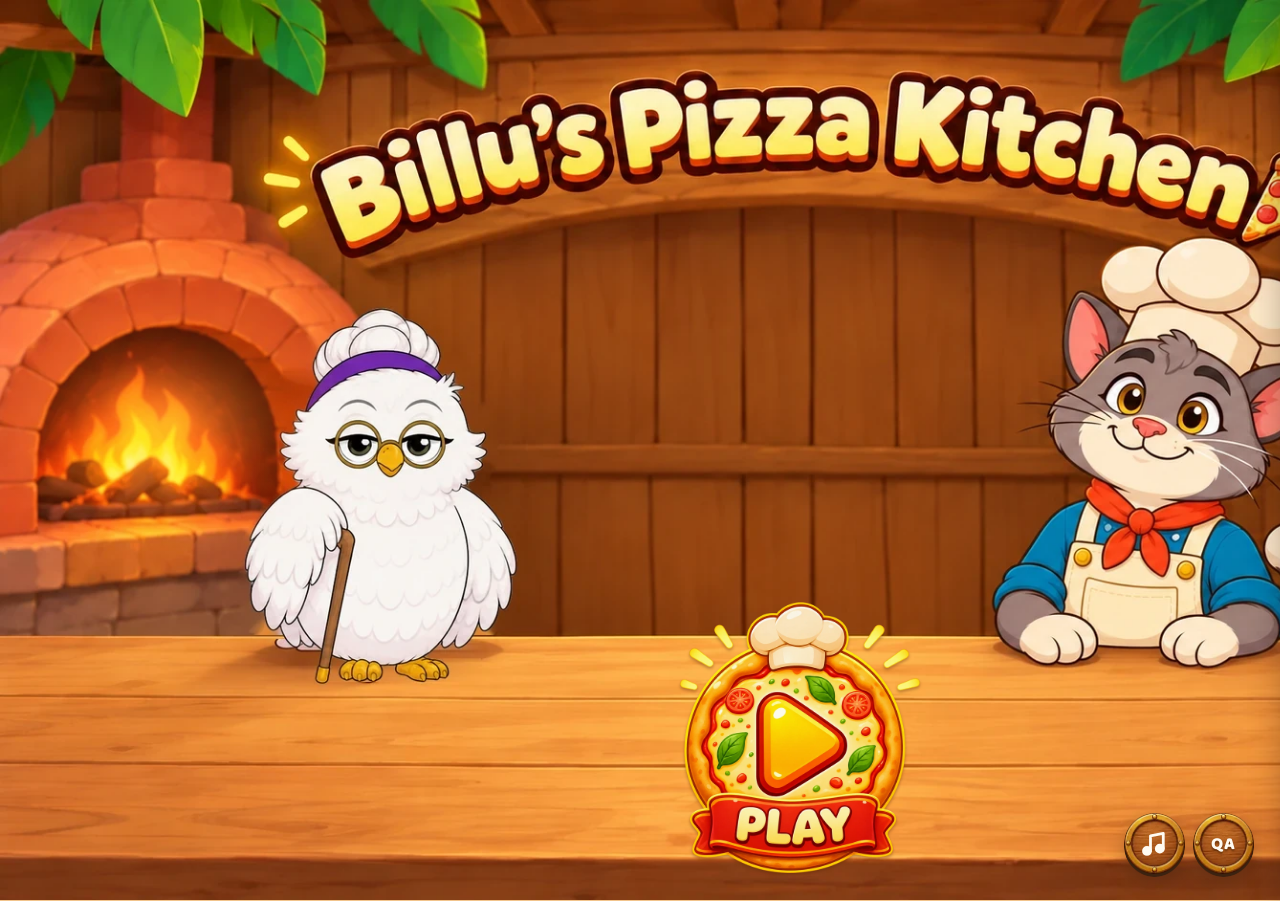
==== commit 757c968c: "new" ====
--- a/index.html
+++ b/index.html
@@ -21,6 +21,7 @@
 img{max-width:100%}
 [hidden]{display:none!important}
 </style>
+<link rel="stylesheet" href="assets/ui/tokens.css?v=ds9">
 </head>
 <body>
 <script>
@@ -63,11 +64,12 @@
   const iw=g(window,"innerWidth")||g(Window.prototype,"innerWidth"), ih=g(window,"innerHeight")||g(Window.prototype,"innerHeight");
   const realW=()=>iw.get.call(window), realH=()=>ih.get.call(window);
   let Z=1;
-  function fit(){ Z=Math.min(6,realW()/W0,realH()/H0); Z=Math.max(Z,.2); d.style.zoom=Z===1?"":String(Z);
+  function fit(){ const P=realW()<realH();   /* design pass: portrait is played upright (a stacked layout), laid out at least 430 wide; landscape as before */
+    Z=P ? (realW()<430 ? realW()/430 : realW()>900 ? realW()/900 : 1) : Math.min(6,realW()/W0,realH()/H0); Z=Math.max(Z,.2); d.style.zoom=Z===1?"":String(Z); d.classList.toggle("portrait",P);
     // viewport units follow the page's own (drawn) size: the CSS uses var(--vw) etc. in place of vw
     const w=realW()/Z/100, h=realH()/Z/100;
     d.style.setProperty("--vw",w+"px"); d.style.setProperty("--vh",h+"px"); d.style.setProperty("--vmin",Math.min(w,h)+"px"); d.style.setProperty("--vmax",Math.max(w,h)+"px");
-    media(); d.classList.toggle("turnme", realW()<realH()); const tm=document.getElementById("turnme"); if(tm) tm.style.zoom=String(1/Z); }
+    media(); d.classList.toggle("turnme", false); const tm=document.getElementById("turnme"); if(tm) tm.style.zoom=String(1/Z); }
   // width/height conditions in @media rules are judged on the page's own size too
   function media(){ for(const sh of document.styleSheets){ let rs; try{ rs=sh.cssRules; }catch(e){ continue; }
     for(const r of rs){ if(!(r instanceof CSSMediaRule)) continue; if(r._o===undefined) r._o=r.media.mediaText;
@@ -1469,10 +1471,10 @@
   bear:"Bear",sloth:"Sloth",hippo:"Hippo",giraffe:"Giraffe"};
 const LEVELS = {
   "1.1": { title:"Top and serve", cut:false, end:["4 orders served! You’re a topping star!","Next, let’s learn to cut the pizza too!"], orders:[
-    {cust:"tez",      n:2,  d:7,  shape:"round",  idle:"Tap the slices Tez wants.", line:"Take your time… 2/7 of a pizza, please.",       ok:"2 of 7 slices. Slow and tasty!"},
     {cust:"monty",    n:3,  d:4,  shape:"square", idle:"Tap the parts Monty wants.", line:"3/4 of a pizza, please!",                       ok:"3/4 with {t}! My favourite!"},
     {cust:"squirrel", who:"the squirrel", n:2,  d:5,  shape:"rect",   idle:"Tap the strips the squirrel wants.", line:"Quick, quick! 2/5 of a pizza, please!",         ok:"2/5! The {t} smells so good!"},
-    {cust:"jhumru",   n:9,  d:10, shape:"rect",   idle:"Tap the pieces Jhumru wants.", line:"Last but not least! 9/10 of a pizza, please!",  ok:"9 of 10 pieces, and {t} too! Delicious!"} ]},
+    {cust:"jhumru",   n:9,  d:10, shape:"rect",   idle:"Tap the pieces Jhumru wants.", line:"9/10 of a pizza, please!",  ok:"9 of 10 pieces, and {t} too! Delicious!"},
+    {cust:"tez",      n:2,  d:7,  shape:"round",  idle:"Tap the slices Tez wants.", line:"Last but not least! Take your time… 2/7 of a pizza, please.",       ok:"2 of 7 slices. Slow and tasty!"} ]},
   "1.2": { title:"Cut, top and serve", cut:true, end:["5 more orders, all perfect! You’re a master chef!","You read every fraction right!"], orders:[
     {cust:"frog", who:"the frog",    n:1,  d:4,  shape:"square", moulds:[2,4,6],  cut:"4 equal parts!", top:"Pick a topping, then top the frog’s share.", idle:"Tap the part the frog wants.", line:"Ribbit! 1/4 of a pizza, please!",                ok:"1/4 with {t}! Ribbit-licious!"},
     {cust:"gorilla", who:"the gorilla", n:4,  d:5,  shape:"rect",   moulds:[4,5,6],  cut:"5 equal strips!", top:"Pick a topping, then top the gorilla’s share.", idle:"Tap the strips the gorilla wants.", line:"Hungry gorilla here! 4/5 of a pizza, please!",   ok:"4 of 5 strips. Thank you, Chef!"},
@@ -2173,9 +2175,15 @@
       { const tr=$("tray"); tr.classList.add("trayPulse"); if(window.KSFX) KSFX.play("sparkle",{vol:.3});
         await sayW("Choose the correct pizza mould. It will cut the pizza into equal parts, as many as required.","","noori",gen); tr.classList.remove("trayPulse"); } if(!live(gen)) return;
       { const w=sayW(`The parrot has ordered ${o.n}/${o.d} of a pizza. Let's make it.`,"","noori",gen); setTimeout(()=>{ if(live(gen)) blinkNum("d",4); },1500); await w; } if(!live(gen)) return;
-      blinkNum("d",3); const rm=document.querySelector(`.mould[data-m="${o.d}"]`); if(rm){ rm.classList.remove("pulseok"); void rm.offsetWidth; rm.classList.add("pulseok"); setTimeout(()=>rm.classList.remove("pulseok"),3200); }
-      say(`The bottom number is ${o.d}. Which mould will you choose?`); S.busy=false; armIdle();
-      { const key=S.lv+":"+S.i; guide(()=>S.phase==="mould"&&!S.busy&&S.lv+":"+S.i===key?document.querySelector(`.mould[data-m="${o.d}"]`):null); }   // hands-on, as with the giraffe: the hand shows the right mould (only it can be tapped)
+      // review 4: the child gets to tap a mould first; the hint and the hand come only if no mould has been tapped after a few seconds
+      S.busy=false; armIdle();
+      { const key=S.lv+":"+S.i, mw0=S.mwKey===key?S.mw:0;
+        const tried=()=>S.phase!=="mould"||S.busy||S.lv+":"+S.i!==key||(S.mwKey===key?S.mw:0)!==mw0;
+        const t0=performance.now(); await new Promise(r=>(function w(){ if(!live(gen)||tried()||performance.now()-t0>6000&&!PAUSE.on) r(); else setTimeout(w,150); })());
+        if(!live(gen)||tried()) return;
+        blinkNum("d",3); const rm=document.querySelector(`.mould[data-m="${o.d}"]`); if(rm){ rm.classList.remove("pulseok"); void rm.offsetWidth; rm.classList.add("pulseok"); setTimeout(()=>rm.classList.remove("pulseok"),3200); }
+        say(`The bottom number is ${o.d}. Which mould will you choose?`);
+        guide(()=>S.phase==="mould"&&!S.busy&&S.lv+":"+S.i===key?document.querySelector(`.mould[data-m="${o.d}"]`):null); }   // the hand shows the right mould (only it can be tapped)
       return; }
     say(custLine(o));
     await wait(1500); if(!live(gen)) return;
@@ -2190,7 +2198,7 @@
   await sayW(custLine(o),"","noori",gen); if(!live(gen)) return;
   setDock(true);
   await sayW("Let's make this order together!","","noori",gen); if(!live(gen)) return;
-  blinkNum("d",6); const sw=sayW("I’ll cut the pizza for you.","","noori",gen);
+  blinkNum("d",6); const sw=sayW("I’ll cut the pizza for you.","","billu",gen);
   await wait(500); if(!live(gen)) return;
   await rollCutter(gen); if(!live(gen)) return;   // the cutter rolls along each cut
   await split(gen); if(!live(gen)) return;
@@ -2909,9 +2917,10 @@
     return new Promise(r=>{ if(TUT.fast){ run(); r(); return; } atVO(t,()=>{ run(); r(); },()=>ok()); }); };
   // 1. one whole
   lStage(`<div class="li">${lPizzaHTML("lA")}<div class="lword lwhole">1 whole</div></div>`); lDraw($("lA"),2);
+  await say("noori","Let’s practise on a plain cheese pizza."); if(!ok()) return;   // review 3: the story's pizza had toppings; the lesson says why this one is plain
   { const s=say("noori","This is one whole pizza."); at(.9,()=>bumpEl(document.querySelector("#tutLearn .tpzw"))); await s; } if(!ok()) return;
   // 2. cut into 2 equal parts: once cut, BOTH halves pulse (review 2: only the right one used to)
-  { const s=say("noori","To make a half, we cut it into 2 equal parts."); await lCut($("lA")); if(!ok()) return; lLit($("lA"),0); lLit($("lA"),1); await s; if(!ok()) return; }
+  { const s=say("noori","To make a half, we cut it into 2 equal parts."); await lCut($("lA")); if(!ok()) return; { const w=document.querySelector("#tutLearn .lwhole"); if(w){ w.innerHTML="2 halves = 1 whole"; w.classList.add("r3swap"); } } lLit($("lA"),0); lLit($("lA"),1); await s; if(!ok()) return; }   // review 3: the label changes once the pizza is cut
   // 3. one half is 1/2: each part pulses with "Each part is one-half", then the 1/2 card with "We write it as 1/2" (review 2)
   lStage(`<div class="li row">${lPizzaHTML("lA")}<div class="li" id="lB">${lCard(1,2,"big")}</div></div>`); lDraw($("lA"),2,{cut:true});
   { const A=$("lA"), s=say("noori","Each part is one-half. We write it as 1/2. This is a fraction.");
@@ -2938,7 +2947,7 @@
     const s=say("noori",line,d>6?32000:27000), P=$("lA");   // the line stays up until the parts are on the plate
     await lCut(P,{ms:d>6?340:440}); if(!ok()) return;
     await wait(250);
-    for(let i=0;i<n;i++){ lTop(P,i); await wait(300); }
+    for(let i=0;i<n;i++){ lLit(P,i); if(Sound.tick) Sound.tick(i); await wait(300); }   // review 3: the parts to serve glow (no topping), so the served slices are the same plain cheese pizza as the board
     await wait(350); if(!ok()) return;
     $("lPlw").classList.add("in"); if(Sound.pop) Sound.pop(); await wait(420); if(!ok()) return;   // the plate comes in; the pizza moves over to make room
     lServePlate(P,$("lPl"),[...Array(n).keys()]); await wait(TUT.fast?0:350+n*170); if(!ok()) return;
@@ -2962,19 +2971,18 @@
   // just the pizza being cut and counted, and its card with the bottom number (no 1/2 here; 1/2 comes with Chintu)
   lStage(`<div class="li" id="lSlot"></div>`,"denom");
   { const s=say("noori","The bottom number is the denominator. It tells us how many equal parts to cut.",42000);   // the line waits for all three pizzas
-    for(const d of [3,5,8]){ $("lSlot").innerHTML=`${lPizzaHTML("lD")}<div id="lDc">${lCard("",d,"noq")}<div class="lword">Denominator</div></div>`; lDraw($("lD"),d);   // the card stands beside the pizza the whole time
-      await lCut($("lD"),{ms:400,pause:450}); if(!ok()) return; lGlow($("lDc").firstChild,"d"); lPulse($("lD")); if(window.KSFX) KSFX.play("sparkle",{vol:.25}); await wait(1500); if(!ok()) return; }
+    for(const [nn,d] of [[2,3],[4,5],[3,8]]){ $("lSlot").innerHTML=`${lPizzaHTML("lD")}<div id="lDc">${lCard(nn,d,"fd")}<div class="lword">Denominator</div></div>`; lDraw($("lD"),d);   // review 3: the whole fraction, the bottom number highlighted (the same pattern as the numerator)   // the card stands beside the pizza the whole time
+      await lCut($("lD"),{ms:400,pause:450}); if(!ok()) return; lPulse($("lD")); if(window.KSFX) KSFX.play("sparkle",{vol:.25}); await wait(1500); if(!ok()) return; }
     await s; if(!ok()) return; }
   // 9. the numerator: one pizza at a time: one half goes to Chintu, then 2/3, then 3/5
   // the card on the left, the pizza in the middle, Chintu (the whole monkey) on the right: his half flies over to him.
   // Then 2/3 and 3/5: Chintu leaves and the big card always shows the pizza's own fraction
   // the pizza on the left, its card (with "Numerator") on the right: 1/2, then 2/3, then 3/5; the parts the customer wants get the topping and pop up
-  lStage(`<div class="li" id="lSlot"></div><div class="li" id="lHw">${lCard(1,2,"big","lH")}<div class="lword">Numerator</div></div>`,"numer");
-  lGlow($("lH"),"n");
+  lStage(`<div class="li" id="lSlot"></div><div class="li" id="lHw">${lCard(1,2,"big fn","lH")}<div class="lword">Numerator</div></div>`,"numer");
   { const s=say("noori","The top number is the numerator. It tells us how many parts the customer wants.",36000);   // the line waits for all three pizzas
     let first=true;
     for(const [d,n] of [[2,1],[3,2],[5,3]]){
-      if(!first){ $("lHw").firstElementChild.outerHTML=lCard(n,d,"big","lH"); lGlow($("lH"),"n"); } first=false;
+      if(!first){ $("lHw").firstElementChild.outerHTML=lCard(n,d,"big fn","lH"); } first=false;
       $("lSlot").innerHTML=`${lPizzaHTML("lN")}`; lDraw($("lN"),d,{cut:true}); const P=$("lN");
       await wait(450); for(let i=0;i<n;i++){ lTop(P,i); lLit(P,i); await wait(380); }
       await wait(1300); if(!ok()) return; }
@@ -2992,20 +3000,20 @@
   lDraw($("lA"),8,{cut:true,tops:[0,1,2,3,4],top:"mushroom"});
   lHi($("tutLearn").querySelector(".lf"));
   // review 2: the 5 topped parts pop one by one as "5 parts" is said, then all 8 as "out of 8"
-  { const P=$("lA"), s=say("noori","5/8 means 5 parts out of 8. We read it as ‘five upon eight’ or ‘five by eight’.");
+  { const P=$("lA"), s=say("noori","5/8 means 5 parts out of 8. We read it as ‘five-eighths’. You may also hear ‘five upon eight’ or ‘five by eight’.");
     at(1.4,()=>[0,1,2,3,4].forEach(i=>setTimeout(()=>{ if(ok()){ lLit(P,i); if(Sound.tick) Sound.tick(i); } },i*180))); at(2.7,()=>lPulse(P)); await s; } if(!ok()) return;
   // 12. Billu is ready
   lStage(`<div class="lchar lready"><img src="${A}billu_happy.webp" alt="Billu"></div>`); if(window.SFX&&SFX.ding) SFX.ding();   // review 2: Billu himself, big, on this line
   await say("billu","I’m ready for more orders!"); if(!ok()) return;
   // 13. review 2: the kitchen's order rail: every customer of the game has an order ticket; the tickets drop onto two wooden rails one by one
-  { const ORD=[["giraffe",3,4],["tez",2,7],["monty",3,4],["squirrel",2,5],["jhumru",9,10],["parrot",2,3],["frog",1,4],["gorilla",4,5],["mouse",1,6],["sloth",3,10],["hippo",11,12]];
+  { const ORD=[["giraffe",3,4],["monty",3,4],["squirrel",2,5],["jhumru",9,10],["tez",2,7],["parrot",2,3],["frog",1,4],["gorilla",4,5],["mouse",1,6],["sloth",3,10],["hippo",11,12]];
     const NM={giraffe:"Giraffe",parrot:"Parrot",...NAMES};
-    const ticket=([k,n,d],i)=>`<div class="oticket" style="--d:${(.25+i*.24).toFixed(2)}s;--tilt:${[-3,2,-1.5,3,-2,1.5][i%6]}deg"><i class="oclip"></i>
+    const ticket=([k,n,d],i)=>`<div class="oticket" style="--d:${(.05+i*.07).toFixed(2)}s;--tilt:${[-3,2,-1.5,3,-2,1.5][i%6]}deg"><i class="oclip"></i>
       <div class="ot-paper"><div class="ot-top">ORDER <b>#${i+1}</b></div><div class="ot-ava"><img src="assets/web/face/${k}.webp" alt=""></div>
       <div class="ot-name">${NM[k]}</div>${lCard(n,d,"ot-fr")}<div class="ot-of">of a pizza</div></div></div>`;
     lStage(`<div class="orails"><div class="orail"><i class="orod"></i>${ORD.slice(0,6).map(ticket).join("")}</div>
       <div class="orail"><i class="orod"></i>${ORD.slice(6).map((o,i)=>ticket(o,i+6)).join("")}</div></div>`,"orders");
-    if(!TUT.fast) ORD.forEach((_,i)=>setTimeout(()=>{ if(ok()&&Sound.plop) Sound.plop(); },250+i*240+380));   // each ticket lands with a little pop
+    if(!TUT.fast) ORD.forEach((_,i)=>setTimeout(()=>{ if(ok()&&Sound.plop) Sound.plop(); },50+i*70+380));   // review 3: the tickets are all up at once, so the board is never empty   // each ticket lands with a little pop
     await Promise.all([say("noori","So many customers! Can you help us?"),wait(TUT.fast?0:1500)]); if(!ok()) return; }   // the next screen comes after every ticket is up
   // the queue stays on the board until the leaves have covered it (the board is reset after that, in runTutorial),
   // so the old giraffe "Top and serve" board never flashes up between this screen and the tablecloth
@@ -3713,7 +3721,7 @@
 }
 $("home").addEventListener("click",()=>{ hideHint(); S.gen++; $("end").hidden=true; $("start").hidden=false; S.phase="idle"; });
 /* Level 2 is the next page of the same game (online it is served at /level2) */
-function goLevel2(){ CURTAIN.cover().then(()=>{ location.href=new URL((location.protocol==="file:"?"level2.html":"level2")+"#play",location.href).href; }); }
+function goLevel2(){ CURTAIN.cover().then(()=>{ location.href=new URL("level2.html#play",location.href).href; }); }
 /* the main screen's PLAY: the story, then Tutorial 1.1, then Level 1.1 -> 1.2 -> Level 2 */
 $("mainPlay").addEventListener("click",()=>{ const go=()=>{ window.__sauceNow=true; SAUCE(()=>startLevel("1.1",true)); }; TITLE.said?go():TITLE.say(go); });   // the sauce bottle pours over the screen, then the story   // the pre-LBD screen zooms into the plate, then the story
 $("jump").innerHTML=`<optgroup label="Story"><option value="S">Story · Billu’s Pizza Kitchen</option></optgroup><optgroup label="Tutorial"><option value="T">Tutorial 1.1 · Top and serve</option><option value="TG">Tutorial 1.1 · Giraffe on the tablecloth</option><option value="T2">Tutorial 1.2 · Cut, top and serve</option></optgroup>`+Object.entries(LEVELS).map(([lv,L])=>`<optgroup label="Level ${lv} · ${L.title}">${L.orders.map((o,i)=>
@@ -3788,14 +3796,14 @@
     {lvl:"Level 1", page:"l1", groups:[
       {t:"Start", items:[["HOME","Main screen",["noori"]],["S","Story 1",["billu_idle"]]]},
       {t:"Tutorial 1.1", items:[["T","Lesson: What is a fraction?",["noori"]],["TG","Giraffe 3/4 · with the hand",["giraffe"]]]},
-      {t:"Level 1.1 · Top and serve", items:[["1.1:0","Tez 2/7",["tez"]],["1.1:1","Monty 3/4",["monty"]],["1.1:2","Squirrel 2/5",["squirrel"]],["1.1:3","Jhumru 9/10",["jhumru"]]]},
+      {t:"Level 1.1 · Top and serve", items:[["1.1:0","Monty 3/4",["monty"]],["1.1:1","Squirrel 2/5",["squirrel"]],["1.1:2","Jhumru 9/10",["jhumru"]],["1.1:3","Tez 2/7",["tez"]]]},
       {t:"Tutorial 1.2", items:[["T2","Parrot 2/3 · moulds",["parrot"]]]},
       {t:"Level 1.2 · Cut, top and serve", items:[["1.2:0","Frog 1/4",["frog"]],["1.2:1","Gorilla 4/5",["gorilla"]],["1.2:2","Mouse 1/6",["mouse"]],["1.2:3","Sloth 3/10",["sloth"]],["1.2:4","Hippo 11/12",["hippo"]]]}]},
     {lvl:"Level 2 · Big Eater Contest", page:"l2", groups:[
       {t:"Start", items:[["S","Story 2",["billu_idle"]],["T","Tutorial 2 · Who ate more?",["noori"]]]},
-      {t:"Set A · Same denominator", items:[["0","Match 1",vs("tez","monty")],["1","Match 2",vs("madhu","ant")],["2","Match 3",vs("bijli","badal")]]},
-      {t:"Set B · Same numerator", items:[["3","Set B intro",["noori"]],["4","Match 4",vs("ant","madhu")],["5","Match 5",vs("monty","tez")],["6","Match 6",vs("squirrel","mouse")]]},
-      {t:"Set C · Fractions only", items:[["7","Set C intro",["noori"]],["8","Round 7",vs("monty","peacock")],["9","Round 8",vs("mouse","ant")],["10","Round 9",vs("hippo","jhumru")],["11","Round 10",vs("madhu","squirrel")]]},
+      {t:"Set A · Same denominator", items:[["0","Match 1",vs("tez","monty")],["1","Match 2",vs("bijli","badal")],["2","Match 3",vs("madhu","ant")]]},
+      {t:"Set B · Same numerator", items:[["3","Set B intro",["noori"]],["4","Match 4",vs("squirrel","mouse")],["5","Match 5",vs("ant","madhu")],["6","Match 6",vs("monty","tez")]]},
+      {t:"Set C · Fractions only", items:[["7","Set C intro",["noori"]],["8","Round 7",vs("mouse","ant")],["9","Round 8",vs("monty","peacock")],["10","Round 9",vs("hippo","jhumru")],["11","Round 10",vs("madhu","squirrel")]]},
       {t:"Golden Trophy Final", items:[["12","Final · put in order",["trophy"]],["13","Champion",["trophy"]]]}]}];
   const pic=k=>`<img src="assets/web/${k}.webp" alt="" loading="lazy">`;
   const label=v=>{ for(const L of MAP) if(L.page===PAGE) for(const g of L.groups) for(const it of g.items) if(it[0]===v) return `${/^Level/.test(g.t)?"":L.lvl.split(" · ")[0]+" · "}${g.t} · ${it[1]}`; return (sel.selectedOptions[0]||{}).text||""; };
@@ -3814,7 +3822,7 @@
   pan.addEventListener("click",e=>{ if(e.target.closest(".x")){ open(false); return; }
     const c=e.target.closest(".chip3"); if(!c) return; open(false);
     if(c.dataset.p===PAGE) go(c.dataset.v);
-    else location.href=(PAGE==="l1"?"level2":"./")+"#qa="+encodeURIComponent(c.dataset.v); });
+    else location.href=(PAGE==="l1"?"level2.html":"./")+"#qa="+encodeURIComponent(c.dataset.v); });
   // arriving from the other page's QA panel: jump straight to the step
   const m=/^#qa=(.+)$/.exec(location.hash);
   if(m){ const v=decodeURIComponent(m[1]); history.replaceState(null,"",location.pathname); setTimeout(()=>go(v),300); }
@@ -3873,7 +3881,7 @@
   // the signs show only while a story or a tutorial is on screen
   setInterval(()=>{ const inStory=!st.hidden, inTut=!tu.hidden&&tu.classList.contains("open"), on=inStory||inTut;
     bar.classList.toggle("on",on); bar.classList.toggle("intut",!inStory&&inTut);
-    if(!on&&PAUSE.on&&!PAUSE.away) setPause(false); },200);
+    if(!on&&PAUSE.on&&!PAUSE.away&&!PAUSE.menu) setPause(false); },200);   // review 3: the gameplay pause menu keeps its pause
   // another tab or window: everything goes quiet and waits right there, and carries on on return
   const goAway=()=>{ if(!PAUSE.on){ PAUSE.away=true; setPause(true); } };
   document.addEventListener("gameaway",goAway);
@@ -4623,6 +4631,7 @@
    the box and the speaker's round photo are measured together and the whole thing is nudged to the centre */
 (()=>{ let q=0;
   const fix=()=>{ q=0; const W=innerWidth;
+    if(document.documentElement.classList.contains("portrait")) return;   // design pass: on phones the boxes span the screen (no nudging)
     document.querySelectorAll("#app>.card,.tut .talk,#ssub:not(.bub)").forEach(b=>{
       if(!b.getClientRects().length) return; const old=+b.dataset.cx||0;
       let L=Infinity,R=-Infinity; [b,b.querySelector(".guide,.who")].forEach(e=>{ if(!e||!e.getClientRects().length) return; const r=e.getBoundingClientRect(); L=Math.min(L,r.left); R=Math.max(R,r.right); });
@@ -4785,7 +4794,7 @@
 .dbx>.say,.dbx>p,.dbx .say{margin-left:calc(-1 * var(--dbxshift,0px))!important}
 </style>
 <script>
-(()=>{ const BOX=new Set(["noori","billu_idle","chintu_face","ant","mouse","squirrel","jhumru","sloth","madhu","parrot","hippo","giraffe","gorilla","bijli","bear","tez","badal","frog"]);
+(()=>{ const BOX=new Set(), BOX_ART=new Set(["noori","billu_idle","chintu_face","ant","mouse","squirrel","jhumru","sloth","madhu","parrot","hippo","giraffe","gorilla","bijli","bear","tez","badal","frog"]);
   const IM={}; BOX.forEach(n=>{ const i=new Image(); i.src="assets/ui/dbox/"+n+".webp"; IM[n]=i; });
   const L=560, R=260, SH=452;   // the box picture: left end (photo circle) and right end keep their shape, the even middle stretches
   const ALIAS={monty:"chintu_face",chintu_full:"chintu_face"};   // Monty is the monkey with the blue cap: the same box as Chintu
@@ -5280,5 +5289,393 @@
 html body .servelayer figcaption .fr b{color:#5A2E10!important;text-shadow:none!important}
 html body .servelayer figcaption .fr b:first-child{border-bottom-color:#5A2E10!important}
 </style>
+<!-- ===================================================================================================
+     REVIEW 3: maths visuals, gameplay feedback, layout and accessibility
+     (P0 maths accuracy, P1 feedback and bugs, P2 content, P3 accessibility)
+     =================================================================================================== -->
+<style id="r3css">
+/* --- P0.1 equal cuts: the slices stay together, every cut is drawn exactly on the slice edges from the pizza's own centre,
+       clipped to the crust (it never runs onto the board) --- */
+#pz .edge{stroke:#5A2A0E!important;stroke-opacity:.9!important;stroke-width:8!important}
+.tut .learn .pz .edge,#tutPz .edge{stroke:#5A2A0E!important;stroke-opacity:.9!important;stroke-width:8!important}
+
+/* --- P0.4 numerator / denominator: the whole fraction, one number highlighted, the other faded (the same pattern on both slides) --- */
+html body .tut .lf.fn b.n,html body .tut .lf.fd b.d{color:#C8402E!important;display:inline-block;transform-origin:50% 50%;
+  animation:r3num 1.6s ease-in-out infinite!important;text-shadow:0 0 .25em rgba(255,206,80,.9)!important;background:none!important;box-shadow:none!important}
+html body .tut .lf.fn b.d,html body .tut .lf.fd b.n{opacity:.3!important;visibility:visible!important;animation:none!important}
+html body .tut #lDc .lf.fd b.d::before{display:none!important}
+@keyframes r3num{0%,100%{transform:scale(1.18)}50%{transform:scale(1.34)}}
+/* --- P0.5 the label under the cut pizza changes to "2 halves = 1 whole" --- */
+.tut .lword.r3swap{animation:r3fadeIn .5s ease both}
+@keyframes r3fadeIn{from{opacity:0}to{opacity:1}}
+/* --- P0.2 lesson serve: the plate is big enough to hold the served parts at their real size --- */
+html body .tut .learn.serveplate .lplw.in{width:calc(var(--ls) * 1.18)!important}
+html body .tut .learn.serveplate .lplate{width:calc(var(--ls) * 1.18)!important}
+.tut .learn.serveplate .pz{overflow:visible}
+
+/* --- P1.8 live counter under the order card, and the reset button --- */
+.r3cntw{display:flex;align-items:center;justify-content:center;gap:10px;margin-top:12px}
+.r3cnt{font-family:var(--display);font-weight:800;font-size:clamp(16px,calc(2.3*var(--vh)),21px);color:#5A2E10;background:#FFF6E2;
+  border:3px solid #D9A55A;border-radius:999px;padding:.2em .8em;white-space:nowrap;transition:background .25s,border-color .25s,color .25s}
+.r3cnt b{font-size:1.15em}
+.r3cnt.full{background:#E3F5DB;border-color:#3F8A3C;color:#1F5E1F}
+.r3reset{width:max(48px,calc(48px / var(--z,1)));height:max(48px,calc(48px / var(--z,1)));border-radius:50%;border:3px solid #D9A55A;background:#FFF6E2;color:#5A2E10;
+  display:grid;place-items:center;cursor:pointer;padding:0;flex:0 0 auto}
+.r3reset svg{width:55%;height:55%}
+.r3reset[hidden],.r3cntw[hidden]{display:none!important}
+/* --- P1.9 CHECK only with a topping on the pizza; it pulses when the count is right. NEXT only after the serve --- */
+html body #done[hidden]{display:none!important}
+html body #done.r3pulse{animation:r3pulse 1.1s ease-in-out infinite}
+@keyframes r3pulse{0%,100%{transform:scale(1)}50%{transform:scale(1.09);filter:brightness(1.1) drop-shadow(0 0 12px rgba(120,220,90,.9))}}
+/* --- P1.18 safe margins (at least 24 screen px) for CHECK/NEXT and the star tracker --- */
+html body #done{bottom:max(24px,calc(24px / var(--z,1)))!important}
+html body .trail{left:max(24px,calc(24px / var(--z,1)))!important}
+/* --- P1.7 wrong answer: the child's pizza stays; the wrong slices get a soft red outline and a little shake --- */
+#pz .part.r3wrong .hit{fill:rgba(225,50,40,.18)!important;stroke:#E53935;stroke-width:12;stroke-linejoin:round}
+#pz .part.r3wrong{animation:r3shake .5s ease-in-out 2}
+@keyframes r3shake{25%{translate:-6px 0}75%{translate:6px 0}}
+.ocard .rc-frac b.r3glow{color:#C8402E!important;text-shadow:0 0 .3em rgba(255,200,60,1),0 0 .6em rgba(255,200,60,.8)!important;animation:r3num 1.4s ease-in-out infinite!important;display:block}
+/* --- P1.11 selected topping bowl: raised, a thick green ring and a check badge; the others dim a little --- */
+html body #slots .katori.sel{transform:translateY(-10px)!important;scale:1.08}
+html body #slots .katori.sel::before{content:"";position:absolute;inset:4% 2% 0;border-radius:50%;border:6px solid #2E8B3A;box-shadow:0 0 0 3px #FFFFFF,0 0 18px rgba(46,139,58,.7);pointer-events:none;z-index:2}
+html body #slots .katori.sel::after{content:"✓";position:absolute;right:-2%;top:-6%;width:34%;aspect-ratio:1;border-radius:50%;background:#2E8B3A;color:#FFFFFF;
+  font:900 clamp(16px,calc(2.6*var(--vh)),26px)/1 system-ui,sans-serif;display:grid;place-items:center;box-shadow:0 0 0 3px #FFFFFF,0 3px 6px rgba(0,0,0,.3);z-index:3;pointer-events:none}
+html body #slots:has(.katori.sel) .katori:not(.sel){opacity:.55;filter:saturate(.6)}
+html body #slots:has(.katori.sel) .katori:not(.sel)+.bowl-label{opacity:.6}
+html body #slots .katori:focus-visible{opacity:1!important;filter:none!important;outline:4px solid #1A3FAA!important;outline-offset:4px!important;border-radius:50%}
+/* --- P1.13 the star tracker: only the star just earned pops --- */
+html body .trail .tok.qs.got{animation:none}
+html body .trail .tok.qs.got.r3pop{animation:r3star .8s cubic-bezier(.3,1.6,.5,1) both}
+@keyframes r3star{0%{transform:scale(.4)}45%{transform:scale(1.7) rotate(18deg)}100%{transform:scale(1)}}
+/* --- P1.13 the praise is said and written in the speech banner on the Served / Left screen too --- */
+body.platescene #app>.card{opacity:1!important;pointer-events:auto!important}
+/* --- P1.18 the Served / Left screen laid out by the game (r3serve): the plate and labels are placed in screen units --- */
+.servelayer.r3serve figure{top:auto;translate:-50% 0}
+.servelayer.r3serve figure.b{gap:0}
+/* --- P1.17 story scene 1: the narrator's line as a caption --- */
+.r3cap{position:absolute;left:50%;translate:-50% 0;bottom:calc(6*var(--vh));z-index:60;max-width:min(560px,70%);padding:.55em 1.1em;border-radius:22px;
+  background:#FFFFFF;border:4px solid #3A2414;box-shadow:0 6px 0 rgba(58,36,20,.35);font-family:var(--display);font-weight:800;color:#2B1A0E;
+  font-size:clamp(18px,calc(3.2*var(--vh)),30px);line-height:1.25;text-align:center;animation:r3fadeIn .4s ease both;pointer-events:none}
+
+/* --- P3.27 pause button and menu during gameplay --- */
+#r3pause{position:fixed;left:max(24px,calc(24px / var(--z,1)));top:max(24px,calc(24px / var(--z,1)));z-index:460;width:max(56px,calc(52px / var(--z,1)));height:max(56px,calc(52px / var(--z,1)));
+  border:0;padding:0;border-radius:50%;cursor:pointer;background:url("assets/ui/round_wood.webp?v=5ef7504d") center/100% 100% no-repeat;color:#FFF3D6;
+  display:grid;place-items:center;filter:drop-shadow(0 4px 5px rgba(50,25,0,.4))}
+#r3pause svg{width:44%;height:44%}
+#r3pause[hidden]{display:none!important}
+#r3menu{position:fixed;inset:0;z-index:99995;display:grid;place-items:center;background:rgba(30,16,6,.55)}
+#r3menu[hidden]{display:none!important}
+#r3menu .box{background:#FFF6E2;border:5px solid #8A5A2E;border-radius:28px;padding:26px 30px;display:grid;gap:14px;min-width:min(340px,86vw);box-shadow:0 14px 0 rgba(60,30,10,.35)}
+#r3menu h2{margin:0 0 4px;text-align:center;font-family:var(--display);font-weight:800;font-size:30px;color:#5A2E10}
+#r3menu button{min-height:56px;border-radius:999px;border:0;cursor:pointer;font-family:var(--display);font-weight:800;font-size:21px;letter-spacing:.03em;
+  background:linear-gradient(180deg,#FFB75C,#F07F12);color:#2A1405;box-shadow:0 5px 0 #A9540A}
+#r3menu button.alt{background:linear-gradient(180deg,#FFFFFF,#F1E4CC);box-shadow:0 5px 0 #C9AE84}
+
+/* --- P3.23 a strong visible focus ring on everything the child can use --- */
+html body button:focus-visible,html body [role="button"]:focus-visible,html body select:focus-visible,html body a:focus-visible,html body [tabindex]:not([tabindex="-1"]):focus-visible{
+  outline:3px solid #1A3FAA!important;outline-offset:3px!important;box-shadow:0 0 0 6px rgba(255,255,255,.85)!important}
+html body #pz .hit:focus-visible{outline:none!important;stroke:#1A3FAA;stroke-width:12;fill:rgba(26,63,170,.16)}
+html body #pz .hit:focus{outline:none}
+/* --- P3.26 tap targets at least 48 x 48 screen px (the page is scaled, so the size is given in screen px) --- */
+html body #bgmBtn,html body .top>.qa,html body button.qa{width:max(48px,calc(48px / var(--z,1)))!important;height:max(48px,calc(48px / var(--z,1)))!important;scale:1!important}
+html body #bgmBtn svg{width:46%;height:46%}
+html body .pctl button{height:max(var(--pch,60px),calc(48px / var(--z,1)))!important;min-width:calc(48px / var(--z,1))}
+
+html body #done{min-height:max(48px,calc(48px / var(--z,1)));min-width:max(120px,calc(96px / var(--z,1)))}
+.r3sr{position:absolute!important;width:1px;height:1px;overflow:hidden;clip:rect(0 0 0 0);white-space:nowrap}
+
+/* --- P3.28 reduced motion: no confetti, shakes or pulses; things fade in and out instead --- */
+@media (prefers-reduced-motion: reduce){
+  html body *,html body *::before,html body *::after{animation-name:r3fadeIn!important;animation-duration:.3s!important;animation-iteration-count:1!important;animation-delay:0s!important;
+    transition-property:opacity!important;transition-duration:.25s!important;scroll-behavior:auto!important}
+  #pz .part.r3wrong{animation:none!important}
+}
+</style>
+<div id="r3live" class="r3sr" role="status" aria-live="polite"></div>
+<button id="r3pause" type="button" aria-label="Pause" hidden><svg viewBox="0 0 24 24" fill="currentColor"><rect x="5" y="4" width="5" height="16" rx="1.5"/><rect x="14" y="4" width="5" height="16" rx="1.5"/></svg></button>
+<div id="r3menu" role="dialog" aria-modal="true" aria-labelledby="r3mt" hidden>
+  <div class="box"><h2 id="r3mt">Paused</h2>
+    <button type="button" id="r3resume">Resume</button>
+    <button type="button" id="r3restart" class="alt">Restart order</button>
+    <button type="button" id="r3levels" class="alt">Back to levels</button>
+    <button type="button" id="r3music" class="alt" aria-pressed="true">Music: on</button>
+  </div>
+</div>
+<script>
+(()=>{ "use strict";
+const RM=matchMedia("(prefers-reduced-motion: reduce)"), rm=()=>RM.matches;
+const root=document.documentElement;
+const setZ=()=>root.style.setProperty("--z",String(window.FITZ?FITZ():1)); setZ(); addEventListener("resize",setZ);
+const liveEl=document.getElementById("r3live");
+const announce=t=>{ liveEl.textContent=""; setTimeout(()=>{ liveEl.textContent=String(t).replace(/(\d+)\/(\d+)/g,"$1 out of $2"); },40); };
+window.R3={announce};
+const plural=(x,w)=>`${x} ${x===1?w:w+"s"}`;
+const topName=k=>{ const t=TOPPINGS.find(t=>t.k===k); return t?t.name.toLowerCase():k; };
+const unitWord=o=>{ const p=pieceName(o,S.k||o.d); return (p==="Slices"?"slice":p==="Strips"?"strip":p==="Squares"?"square":"piece"); };
+const isGame=()=>$("story").hidden&&$("tut").hidden&&$("start").hidden&&$("end").hidden;
+
+/* ===== P0.1 equal cuts: no pull-apart gaps. Every slice is a sector of the same centre (angle 360/d from 12 o'clock, clockwise)
+   or an equal grid cell, and its cut edge is drawn on its own outline, clipped to the crust ===== */
+window.offsetsOf=g=>g.parts.map(()=>({x:0,y:0}));
+window.lSpread=function(){};
+
+/* ===== P0.6 toppings stay inside their slice: each slice's toppings are masked to the slice shape with a small inner margin ===== */
+let _mk=0;
+function clipTops(svg,g){ if(!svg||!g) return; const ns="http://www.w3.org/2000/svg";
+  let defs=svg.querySelector("defs.r3"); if(!defs){ defs=document.createElementNS(ns,"defs"); defs.setAttribute("class","r3"); svg.insertBefore(defs,svg.firstChild); }
+  defs.innerHTML=""; const tag="r3m"+(++_mk);
+  svg.querySelectorAll(".part[data-i]").forEach(el=>{ const i=+el.dataset.i, p=g.parts[i], t=el.querySelector(".tops"); if(!p||!t) return;
+    defs.insertAdjacentHTML("beforeend",`<mask id="${tag}_${i}" maskUnits="userSpaceOnUse" x="-200" y="-200" width="1000" height="1000"><path d="${p.d}" fill="#fff" stroke="#000" stroke-width="12" stroke-linejoin="round"/></mask>`);
+    t.setAttribute("mask",`url(#${tag}_${i})`); }); }
+
+/* ===== P3.22 every slice is a real button: role, tab stop, label, Enter / Space ===== */
+function ariaParts(){ if(!G||!PZ) return; const o=cur(); if(!o) return; const n=G.parts.length, w=unitWord(o), W=w[0].toUpperCase()+w.slice(1);
+  PZ.setAttribute("role","group"); PZ.setAttribute("aria-label",`Pizza in ${plural(n,w)}`);
+  PZ.querySelectorAll(".hit").forEach(h=>{ const i=+h.dataset.i, k=S.covered&&S.covered.get(i);
+    h.setAttribute("role","button"); h.setAttribute("tabindex",n>1&&S.phase==="top"?"0":"-1");
+    h.setAttribute("aria-label",`${W} ${i+1} of ${n}, ${k?topName(k):"no topping"}`); h.setAttribute("aria-pressed",k?"true":"false"); }); }
+PZ.addEventListener("keydown",e=>{ if(e.key!=="Enter"&&e.key!==" ") return; const h=e.target.closest&&e.target.closest(".hit"); if(!h) return;
+  e.preventDefault(); if(S.phase!=="top"||S.busy) return; const i=+h.dataset.i;
+  if(S.covered.has(i)){ uncover(i); return; }
+  if(!S.topping){ say("Pick a topping first!"); announce("Pick a topping first!"); document.querySelectorAll(".katori").forEach(b=>{ b.classList.remove("ask"); void b.offsetWidth; b.classList.add("ask"); }); return; }
+  cover(i,S.topping); });
+{ const r0=window.renderParts; window.renderParts=function(...a){ const r=r0.apply(this,a); clipTops(PZ,G); ariaParts(); return r; }; }
+{ const l0=window.lDraw; window.lDraw=function(svg,...a){ const r=l0.call(this,svg,...a); clipTops(svg,svg._g&&svg._g.parts.length===svg.querySelectorAll(".part").length?svg._g:geom("round",svg.querySelectorAll(".part").length)); return r; }; }
+{ const t0=window.tutPizza; window.tutPizza=function(...a){ const r=t0.apply(this,a); clipTops($("tutPz"),TUT.g); return r; }; }
+
+/* ===== P0.2 lesson: the served parts move onto the plate at their real size (no scaling) ===== */
+window.lServePlate=function(svg,plate,parts){ const pr=svg.getBoundingClientRect(), qr=plate.getBoundingClientRect(), k=600/pr.width;
+  const dx=((qr.left+qr.width/2)-(pr.left+pr.width/2))*k, dy=((qr.top+qr.height*302/630)-(pr.top+pr.height/2))*k;
+  parts.forEach((i,k2)=>{ const el=svg.querySelector(`.part[data-i="${i}"]`); if(!el) return; setTimeout(()=>{
+    el.classList.remove("lit"); el.style.transition=rm()?"opacity .25s":"transform .9s cubic-bezier(.45,0,.2,1)"; el.style.transform=`translate(${dx.toFixed(1)}px,${dy.toFixed(1)}px)`;
+    el.classList.add("served"); if(Sound.plop) setTimeout(()=>Sound.plop(),800); },TUT.fast?0:k2*170); }); };
+
+/* ===== P1.8 / P1.10 the live counter "Topped: X of N" and the reset button, under the order card ===== */
+{ const sc0=window.showCustomer; window.showCustomer=function(...a){ const r=sc0.apply(this,a); const o=cur();
+    $("cust").insertAdjacentHTML("beforeend",`<div class="r3cntw" id="r3cntw" hidden><div class="r3cnt" id="r3cnt" role="status" aria-live="off">Topped: <b>0</b> of ${o.n}</div>
+      <button class="r3reset" id="r3reset" type="button" aria-label="Remove all toppings" hidden><svg viewBox="0 0 24 24" fill="none" stroke="currentColor" stroke-width="2.8" stroke-linecap="round" stroke-linejoin="round"><path d="M4 12a8 8 0 1 0 2.6-5.9"/><path d="M4 4v5h5"/></svg></button></div>`);
+    $("r3reset").addEventListener("click",()=>{ if(S.phase!=="top"||S.busy||!S.covered.size) return; [...S.covered.keys()].forEach(i=>uncover(i)); announce("All toppings removed."); });
+    return r; }; }
+window.setCount=function(){ const o=cur(), w=$("r3cntw"), c=$("r3cnt"), rs=$("r3reset"); if($("count")) $("count").hidden=true; if(!w||!o) return;
+  const x=S.covered?S.covered.size:0, on=S.phase==="top"&&o.n>0;
+  w.hidden=!on; c.innerHTML=`Topped: <b>${x}</b> of ${o.n}`; c.classList.toggle("full",x===o.n); rs.hidden=!(on&&x>0&&!o.guided);
+  ariaParts(); };
+
+/* ===== P1.9 / P1.13 CHECK shows only with a topping on the pizza, pulses when the count is right; NEXT only once the serve is over ===== */
+{ const sd0=window.setDone; window.setDone=function(kind,enabled,ready){ const r=sd0.apply(this,arguments); const b=$("done");
+    const show=kind==="next" ? !!enabled : (S.phase==="top"&&!!S.covered&&S.covered.size>0&&!S.busy);
+    b.hidden=!show; b.classList.toggle("r3pulse",kind!=="next"&&!!ready&&show); return r; }; }
+
+/* ===== P1.10 tapping a topped slice takes the topping off; taught once ===== */
+let taught=false;
+{ const c0=window.cover; window.cover=function(i,kind,...a){ const had=S.covered.has(i); const r=c0.call(this,i,kind,...a);
+    if(!had&&S.covered.has(i)){ const o=cur(), n=G.parts.length;
+      announce(`${unitWord(o)} ${i+1} of ${n}, ${topName(kind)}. Topped: ${S.covered.size} of ${o.n}.`);
+      if(!taught&&!o.guided&&!o.tut&&S.covered.size<o.n){ taught=true; say("Tap a slice again to remove it."); } }
+    setCount(); return r; }; }
+{ const u0=window.uncover; window.uncover=function(i,...a){ const r=u0.call(this,i,...a); const o=cur();
+    announce(`${unitWord(o)} ${i+1} of ${G.parts.length}, no topping. Topped: ${S.covered.size} of ${o.n}.`); setCount();
+    if(!S.covered.size) setDone("done",false); return r; }; }
+{ const p0=window.pickTopping; window.pickTopping=function(k,...a){ const r=p0.call(this,k,...a);
+    document.querySelectorAll("#slots .katori").forEach(b=>b.setAttribute("aria-pressed",b.dataset.top===k?"true":"false")); announce(`${topName(k)} picked`); return r; }; }
+
+/* ===== P1.12 the first order: the hand shows the bowls ("Pick a topping first!"), then a slice ===== */
+window.showHint=function(){ if(S.phase!=="top"||S.covered.size||S.hinted) return; const o=cur(); if(!o||o.tut||o.guided) return;
+  S.hinted=true; say("Pick a topping first!"); const key=S.lv+":"+S.i;
+  guide(()=>{ if(S.phase!=="top"||S.lv+":"+S.i!==key||S.covered.size) return null;
+    if(!S.topping){ const k=document.querySelector("#slots .katori"); if(k) k._lockTo=document.body; return k; }
+    const h=partEl(0)&&partEl(0).querySelector(".hit"); if(h) h._lockTo=document.body; return h; }); };
+
+/* ===== P1.7 wrong answer: keep the pizza, mark the wrong slices, say exactly what was wrong; clear after 2.5 s or a tap.
+   Two wrong tries on an order: the numerator glows and the hand shows the slices ===== */
+window.miss=async function(){ const o=cur(), gen=S.gen;
+  S.tries++; S.busy=true; Sound.bad(); guideMood("hmm"); custMood("sad");
+  const key=S.lv+":"+S.i; if(S.twKey!==key){ S.twKey=key; S.tw=0; } S.tw++;
+  const x=S.covered.size, who=capF(custWho(o)), line=`You served ${x} ${x===1?"part":"parts"}. ${who} wants ${o.n}.`;
+  say(line,"bad"); announce(line);
+  const order=[...S.covered.keys()], wrong=x>o.n?order.slice(o.n):order;
+  wrong.forEach(i=>partEl(i)&&partEl(i).classList.add("r3wrong"));
+  $("done").hidden=true; $("done").classList.remove("r3pulse"); blinkNum("n",3);
+  await new Promise(res=>{ let t=0; const fin=()=>{ clearTimeout(t); removeEventListener("pointerdown",fin,true); removeEventListener("keydown",fin,true); res(); };
+    t=setTimeout(fin,2500); setTimeout(()=>{ addEventListener("pointerdown",fin,true); addEventListener("keydown",fin,true); },250); });
+  if(!live(gen)) return;
+  const anims=[];
+  S.covered.forEach((_,i)=>partEl(i).querySelectorAll(".pc").forEach(im=>anims.push(settle(im.animate([{opacity:1},{opacity:0}],{duration:350,fill:"forwards"})))));
+  await Promise.all(anims); if(!live(gen)) return;
+  S.covered.forEach((_,i)=>{ const p=partEl(i); p.querySelector(".tops").innerHTML=""; p.classList.remove("r3wrong"); });
+  PZ.querySelectorAll(".r3wrong").forEach(p=>p.classList.remove("r3wrong"));
+  S.covered.clear(); S.busy=false; setCount(); setDone("done",false);
+  if(S.tw>=2){ const b=document.querySelector("#slip .rc-frac b"); if(b) b.classList.add("r3glow");
+    say(`The top number is ${o.n}. Follow the hand and top ${o.n} ${o.n===1?"part":"parts"}.`); showSlices(o.n,true); }
+  else say(LEVELS[S.lv]&&LEVELS[S.lv].cut&&!o.guided&&!o.tut&&o.top?o.top:custLine(o));
+};
+
+/* ===== P1.13 praise, said and written, in a few different words; the star just earned pops ===== */
+const praise=o=>{ const who=capF(custWho(o)), f=`${o.n}/${o.d}`;
+  return [`Perfect! ${who} gets ${f}!`,`Yum, exactly right! ${who} got ${f} of a pizza.`,servedLine(o)][S.i%3]; };
+{ const s0=window.serve; window.serve=function(...a){ const o=cur(), i=S.i, first=S.tries===0; const p=s0.apply(this,a);
+    $("done").hidden=true; $("r3cntw")&&($("r3cntw").hidden=true);
+    if(!o.tut&&!o.guided){ const line=praise(o); say(line,"good"); announce(line+" Star "+(S.done.filter(Boolean).length)+" of "+LEVELS[S.lv].orders.length+" filled."); S.r3pop=i; renderTop(); }
+    return p; }; }
+{ const rt0=window.renderTop; window.renderTop=function(...a){ const r=rt0.apply(this,a); const t=$("trail");
+    if(t){ t.setAttribute("aria-hidden","false"); t.setAttribute("role","img"); const L=LEVELS[S.lv]; t.setAttribute("aria-label",`Stars: ${S.done.filter(Boolean).length} of ${L.orders.length} orders served`);
+      if(S.r3pop!=null){ const s=t.querySelectorAll(".tok")[S.r3pop]; if(s&&s.classList.contains("got")){ s.classList.add("r3pop"); const k=S.r3pop; setTimeout(()=>{ if(S.r3pop===k) S.r3pop=null; },900); } } }
+    return r; }; }
+{ const lo0=window.loadOrder; window.loadOrder=function(...a){ S.r3pop=null; return lo0.apply(this,a); }; }
+
+/* ===== P0.2 / P0.3 / P1.18 the Served / Left screen: the board stays whole-size relative to the served slices (one scale for both),
+   the plate is sized to hold the served slices, and everything is kept inside safe margins, clear of the stars, the banner and NEXT ===== */
+window.plateScene=async function(gen){
+  const o=cur(), st=$("stage"), bw=$("boardwrap"); st.classList.add("serving"); hideHint();
+  const Z=window.FITZ?FITZ():1, M=Math.max(24,24/Z);
+  bw.classList.remove("in","thud","wiggle"); bw.style.transition="none"; bw.style.transform=""; void bw.offsetWidth;
+  const br=bw.getBoundingClientRect(), pr=PZ.getBoundingClientRect(), u0=pr.width/600;
+  const served=new Set(S.covered.keys()), ids=G.parts.map((_,i)=>i), idsA=ids.filter(i=>served.has(i)), idsB=ids.filter(i=>!served.has(i));
+  // the served pieces close up into neighbouring places of the pizza (slots 0, 1, 2…), exactly as big as they are
+  const slotOf={}; idsA.forEach((i,j)=>slotOf[i]=j);
+  const outline=i=>{ const h=partEl(i).querySelector(".hit"), L=h.getTotalLength(), P=[]; for(let t=0;t<48;t++){ const q=h.getPointAtLength(L*t/48); P.push([q.x,q.y]); } return P; };
+  const massOf=group=>{ let A=0,X=0,Y=0; group.forEach(i=>{ const P=outline(i); let a=0,x=0,y=0;
+      for(let j=0;j<P.length;j++){ const [x0,y0]=P[j],[x1,y1]=P[(j+1)%P.length], c=x0*y1-x1*y0; a+=c; x+=(x0+x1)*c; y+=(y0+y1)*c; }
+      if(Math.abs(a)<1e-6) return; A+=a/2; X+=x/(3*a)*a/2; Y+=y/(3*a)*a/2; }); return A?{x:X/A,y:Y/A}:{x:300,y:300}; };
+  const pc={x:300,y:300};
+  let tgt={}, cA, reachU, rotA=0;
+  if(o.shape==="round"){
+    const slots=idsA.map((_,j)=>j); cA=massOf(slots);
+    rotA=(idsA.length<ids.length&&Math.hypot(cA.x-pc.x,cA.y-pc.y)>1)?-90-Math.atan2(cA.y-pc.y,cA.x-pc.x)*180/Math.PI:0;   // crust on top, tip down
+    reachU=0; slots.forEach(i=>outline(i).forEach(([x,y])=>{ reachU=Math.max(reachU,Math.hypot(x-cA.x,y-cA.y)); }));
+  } else {
+    const [,gCols]=gridOf(o.shape,G.parts.length), bb=partEl(0).querySelector(".hit").getBBox(), cw=bb.width, ch=bb.height, P0={x:G.parts[0].cx,y:G.parts[0].cy};
+    const m=idsA.length, rows=Math.ceil(m/gCols);
+    idsA.forEach((i,j)=>{ const r=Math.floor(j/gCols), c=j%gCols, inRow=r===rows-1?m-(rows-1)*gCols:gCols; tgt[i]={x:P0.x+(c+(gCols-inRow)/2)*cw,y:P0.y+r*ch}; });
+    const xs=idsA.map(i=>tgt[i].x), ys=idsA.map(i=>tgt[i].y);
+    cA={x:(Math.min(...xs)+Math.max(...xs))/2,y:(Math.min(...ys)+Math.max(...ys))/2};
+    reachU=Math.hypot((Math.max(...xs)-Math.min(...xs)+cw)/2,(Math.max(...ys)-Math.min(...ys)+ch)/2);
+  }
+  // the plate: its rim (radius 286 of 600) holds the served group with a little room to spare
+  // design pass: the plate is exactly as big as the board's round part (the paddle's disc is ~1.075 x the pizza box)
+  const discW=br.width*(bw.classList.contains("onpaddle")?1.075:1), fitU=.9*286/600*discW/u0;
+  if(o.shape==="round"&&reachU>fitU){ cA={...pc}; reachU=0; idsA.forEach((_,j)=>outline(j).forEach(([x,y])=>{ reachU=Math.max(reachU,Math.hypot(x-pc.x,y-pc.y)); })); }   // too wide to centre on its own middle: keep it in its place on the pizza
+  const plateW1=discW;   // plate width at full board size
+  // the space for the scene: below the banner, above NEXT, right of the stars, with safe margins
+  const card=document.querySelector("#app>.card").getBoundingClientRect(), tr=$("trail").getBoundingClientRect(), dn=$("done");
+  // the labels share the bottom strip with NEXT: the plate and the board stand either side of NEXT, so nothing overlaps
+  const hdr=document.querySelector("header.top").getBoundingClientRect(), doneW=Math.max(230,dn.offsetWidth||0), LBL=Math.max(80,80/Z), doneH=Math.max(72,dn.offsetHeight||0);
+  const port=document.documentElement.classList.contains("portrait"), vRail=tr.width&&tr.height>tr.width;   // design pass: the star row now sits beside Pause while serving
+  const L=Math.max(M,(vRail?tr.right:0)+M), R=port?innerWidth-M:Math.min(innerWidth-M,hdr.width?hdr.left-12:innerWidth-M), T=Math.max(M,card.bottom+M*.6), B=port?innerHeight-M-doneH-12:innerHeight-M;
+  const gap=port?M:Math.max(M*1.6,doneW+2*M), availW=R-L, availH=B-T-LBL;   // portrait: NEXT sits under the labels, so the plate and board stand close together
+  const mid=innerWidth/2;   // NEXT stands at the centre: the plate to its left, the board to its right
+  const s=Math.min(1,(mid-gap/2-L)/plateW1,(R-mid-gap/2)/br.width,availH/Math.max(br.height,plateW1*630/600));
+  const bW=br.width*s, pW=plateW1*s, pH=pW*630/600;
+  const plateCx=Math.max(L+pW/2,mid-gap/2-pW/2-Math.max(0,(mid-gap/2-L-pW)/3)), boardCx=Math.min(R-bW/2,mid+gap/2+bW/2+Math.max(0,(R-mid-gap/2-bW)/3)), cy=T+availH/2;
+  // move and scale the board as one piece (its slices and the served slices keep one size)
+  const c0={x:br.left+br.width/2,y:br.top+br.height/2}, dx=boardCx-c0.x, dy=cy-c0.y;
+  // where the served slices lay: a faint dusting of flour and a dashed outline, so the gap reads as "a slice was here"
+  { const rnd=rng(77); const stains=idsA.map(i=>{ const pt=G.parts[i];
+      const dust=[...Array(22)].map(()=>{ const q=piecesFor(G,i,o.d), b=q[Math.floor(rnd()*q.length)]||{x:pt.cx,y:pt.cy};
+        return `<circle cx="${(b.x+(rnd()-.5)*46).toFixed(1)}" cy="${(b.y+(rnd()-.5)*46).toFixed(1)}" r="${(1+rnd()*2.2).toFixed(1)}" fill="rgba(255,244,222,.55)"/>`; }).join("");
+      return `<g clip-path="url(#stainclip${i})"><path d="${pt.d}" fill="rgba(255,236,200,.12)"/>${dust}</g><path d="${pt.d}" fill="none" stroke="rgba(255,244,225,.7)" stroke-width="2.6" stroke-linejoin="round" stroke-dasharray="14 7"/>`; }).join("");
+    PZ.insertAdjacentHTML("afterbegin",`<defs>${idsA.map(i=>`<clipPath id="stainclip${i}"><path d="${G.parts[i].d}"/></clipPath>`).join("")}</defs><g class="stains">${stains}</g>`); }
+  bw.style.transformOrigin="50% 50%"; bw.style.transition=rm()?"none":"transform 1s cubic-bezier(.45,0,.25,1)";
+  bw.style.transform=`translate(${dx.toFixed(1)}px,${dy.toFixed(1)}px) scale(${s.toFixed(4)})`;
+  await wait(rm()?500:1050); if(!live(gen)) return;
+  bw.style.transition="none";
+  // the plate (and the two labels) in stage coordinates
+  const sr=st.getBoundingClientRect(), bAfter=bw.getBoundingClientRect(), pAfter=PZ.getBoundingClientRect();
+  const plateTop=Math.max(T,Math.min(B-LBL-pH,(pAfter.top+pAfter.height/2)-pH*302/630));
+  const layer=document.createElement("div"); layer.className="servelayer r3serve"; layer.style.setProperty("--ph",pH+"px");
+  layer.innerHTML=`<figure class="a" style="left:${(plateCx-sr.left).toFixed(1)}px;top:${(plateTop-sr.top).toFixed(1)}px"><img src="assets/draft2/plate_white.svg?v=a2b6a1af" alt=""><figcaption><span class="dsLbl">Served</span>${fracify(o.n+"/"+o.d)}</figcaption></figure>
+    <figure class="b" style="left:${(pAfter.left+pAfter.width/2-sr.left).toFixed(1)}px;top:${(Math.min(B-LBL+8,bAfter.bottom+8)-sr.top).toFixed(1)}px"><figcaption><span class="dsLbl">Left</span>${fracify((o.d-o.n)+"/"+o.d)}</figcaption></figure>`;
+  st.appendChild(layer);
+  { // design pass: "Served" and "Left" stand on one line (the lower of the two)
+    const fa=layer.querySelector(".a figcaption"), fb=layer.querySelector(".b"), ra=layer.querySelector(".a").getBoundingClientRect(), rb=fb.getBoundingClientRect();
+    const ya=ra.bottom-rb.height, yb=rb.top;   // the figures hold still (the captions pop in with a transform), and figure b is just its caption
+    if(ya>yb) fb.style.top=(parseFloat(fb.style.top)+ya-yb).toFixed(1)+"px"; else if(yb>ya) fa.style.marginTop=(yb-ya).toFixed(1)+"px"; }
+  await Promise.all([...layer.querySelectorAll("img")].map(im=>im.decode().catch(()=>{})));
+  await wait(rm()?500:700); if(!live(gen)) return;
+  // the plate's centre in the pizza's own units: the served group's centre goes there, unscaled
+  const m=PZ.getScreenCTM(); if(!m) return; const pl=layer.querySelector(".a>img").getBoundingClientRect();
+  const Tp=new DOMPoint(pl.left+pl.width/2,pl.top+pl.height*302/630).matrixTransform(m.inverse());
+  const rot=(v,deg,c)=>{ const r=deg*Math.PI/180, x=v.x-c.x, y=v.y-c.y; return {x:c.x+x*Math.cos(r)-y*Math.sin(r),y:c.y+x*Math.sin(r)+y*Math.cos(r)}; };
+  const ang=i=>Math.atan2(G.parts[i].cy-pc.y,G.parts[i].cx-pc.x)*180/Math.PI;
+  const ease=t=>t<.5?4*t*t*t:1-Math.pow(-2*t+2,3)/2, lerp=(a,b,t)=>a+(b-a)*t;
+  await Promise.all(idsA.map((i,k)=>new Promise(done=>{ const el=partEl(i), p=G.parts[i];
+    el.style.removeProperty("transform"); el.style.transition="none"; el.parentNode.appendChild(el);
+    let R=0, d={x:0,y:0}, Rc=cA;
+    if(o.shape==="round"){ R=rotA+ang(slotOf[i])-ang(i); Rc=rot(cA,rotA,pc); } else d={x:tgt[i].x-p.cx,y:tgt[i].y-p.cy};
+    const fx=Tp.x+d.x-Rc.x, fy=Tp.y+d.y-Rc.y;
+    const set=(x,y,r)=>el.setAttribute("transform",`translate(${x.toFixed(2)} ${y.toFixed(2)})`+(r?` rotate(${r.toFixed(2)} ${pc.x} ${pc.y})`:""));
+    if(rm()){ el.style.opacity=0; set(fx,fy,R); el.style.transition="opacity .3s"; requestAnimationFrame(()=>{ el.style.opacity=1; }); setTimeout(done,320); return; }
+    const K=[[0,0,0,0],[.2,0,-26,0],[.6,fx/2,fy/2-110,R/2],[1,fx,fy,R]], dur=1400, t0=performance.now()+k*90;
+    (function f(now){ if(!live(gen)){ done(); return; } const t=Math.min(1,Math.max(0,(now-t0)/dur)), e=ease(t);
+      let j=1; while(j<K.length-1&&K[j][0]<e) j++; const A=K[j-1], Bk=K[j], q=(e-A[0])/(Bk[0]-A[0]||1);
+      set(lerp(A[1],Bk[1],q),lerp(A[2],Bk[2],q),lerp(A[3],Bk[3],q)); if(t<1) requestAnimationFrame(f); else done(); })(performance.now());
+    setTimeout(()=>{ if(live(gen)) set(fx,fy,R); done(); },k*90+dur+400); })));
+  if(!live(gen)) return;
+  layer.classList.add("show"); if(Sound.plop) Sound.plop();
+  await wait(500);
+};
+
+/* ===== P1.15 the "So many customers!" board: the order tickets are up at once (no empty rails) ===== */
+/* (the ticket timings are set where the board is built) */
+
+/* ===== P1.17 story scene 1: the narrator's line is shown as a caption, like the other scenes' words ===== */
+{ const sl0=window.sLine; window.sLine=function(who,text,...a){ document.querySelectorAll(".r3cap").forEach(e=>e.remove());
+    const p=sl0.call(this,who,text,...a);
+    if(who==="narr"&&!(window.STORY_RW&&STORY_RW.ff)){ const c=document.createElement("div"); c.className="r3cap"; c.innerHTML=fracify(noNames(text)); $("sworld").appendChild(c);
+      const off=()=>c.remove(); Promise.resolve(p).then(off,off); }
+    return p; }; }
+
+/* ===== P3.27 pause during gameplay: Resume, Restart order, Back to levels, Music on/off ===== */
+const pb=$("r3pause"), menu=$("r3menu"), mus=$("r3music"); let lastFocus=null;
+document.querySelector("header.top").prepend(pb);   // inside the header, so a guiding hand never blocks it
+const musicOn=()=>{ const b=$("bgmBtn"); return !(b&&b.classList.contains("off")); };
+const paintMusic=()=>{ const on=musicOn(); mus.textContent="Music: "+(on?"on":"off"); mus.setAttribute("aria-pressed",on?"true":"false"); };
+function openMenu(){ lastFocus=document.activeElement; paintMusic(); menu.hidden=false; PAUSE.menu=true; if(PAUSE.set) PAUSE.set(true); else PAUSE.on=true; $("app").inert=true; $("r3resume").focus(); }
+function closeMenu(){ menu.hidden=true; PAUSE.menu=false; $("app").inert=false; if(PAUSE.set) PAUSE.set(false); else PAUSE.on=false; (lastFocus&&lastFocus.isConnected?lastFocus:pb).focus&&(lastFocus&&lastFocus.isConnected?lastFocus:pb).focus(); }
+pb.addEventListener("click",e=>{ e.stopPropagation(); openMenu(); });
+$("r3resume").addEventListener("click",closeMenu);
+$("r3restart").addEventListener("click",()=>{ closeMenu(); stopGuide(); S.twKey=null; loadOrder(); });
+$("r3levels").addEventListener("click",()=>{ closeMenu(); stopGuide(); try{ VOICE.stop&&VOICE.stop(); }catch(e){} $("home").click(); });
+mus.addEventListener("click",()=>{ if(typeof BGM!=="undefined") BGM.toggle(); paintMusic(); });
+menu.addEventListener("keydown",e=>{ if(e.key==="Escape"){ e.preventDefault(); closeMenu(); return; }
+  if(e.key==="Tab"){ const f=[...menu.querySelectorAll("button")], i=f.indexOf(document.activeElement);
+    if(e.shiftKey&&i<=0){ e.preventDefault(); f[f.length-1].focus(); } else if(!e.shiftKey&&i===f.length-1){ e.preventDefault(); f[0].focus(); } } });
+
+/* ===== P3.24 / P3.25 controls that are not shown cannot be reached; every picture has alt text ===== */
+const STORY_ALT=[[/scene1_/,"Billu the cat chef and Noori the owl at Billu’s Pizza Kitchen"],[/scene2_whole/,"Chintu the monkey orders half a pizza from Billu"],
+  [/scene2_half/,"Billu has cut the pizza into one big piece and one small piece"],[/scene3_puzzled/,"Chintu points at the big piece; Noori sees the pieces are not equal"],
+  [/slices_board/,"Sign: Slices! Get 1 slice or a whole pizza. You choose!"],[/prelbd_n/,"Billu and Noori in front of the pizza shop"]];
+function seen(el){ if(!el.isConnected||el.closest("[hidden],[inert]")) return false; const r=el.getClientRects(); if(!r.length) return false;
+  for(let e=el;e&&e!==document.body;e=e.parentElement){ const c=getComputedStyle(e); if(c.display==="none"||c.visibility==="hidden"||+c.opacity<.05||c.pointerEvents==="none"&&e===el) return false; }
+  return true; }
+function sweep(){
+  pb.hidden=!(isGame()&&S.phase!=="idle"); if(!menu.hidden&&!isGame()) closeMenu();
+  document.querySelectorAll("button,select,[role='button'],a[href]").forEach(el=>{ if(el.closest("#pz,#r3menu")) return;
+    const vis=seen(el);
+    if(!vis){ if(!el.hasAttribute("data-r3t")){ el.setAttribute("data-r3t",el.getAttribute("tabindex")??""); el.setAttribute("tabindex","-1"); el.setAttribute("aria-hidden","true"); } }
+    else if(el.hasAttribute("data-r3t")){ const t=el.getAttribute("data-r3t"); t===""?el.removeAttribute("tabindex"):el.setAttribute("tabindex",t); el.removeAttribute("data-r3t"); el.removeAttribute("aria-hidden"); } });
+  const bar=$("pctl"); if(bar){ const on=bar.classList.contains("on"); bar.inert=!on; on?bar.removeAttribute("aria-hidden"):bar.setAttribute("aria-hidden","true"); }
+  document.querySelectorAll("img").forEach(im=>{ const src=im.getAttribute("src")||""; if(!im.hasAttribute("alt")||(im.getAttribute("alt")===""&&/assets\/story\/scene|slices_board/.test(src))){
+      const hit=STORY_ALT.find(([re])=>re.test(src)); im.setAttribute("alt",hit?hit[1]:""); } });
+}
+setInterval(sweep,400); sweep();
+
+/* ===== P3.28 reduced motion: moving animations become fades; no confetti (a soft glow instead) ===== */
+{ const A0=Element.prototype.animate;
+  Element.prototype.animate=function(kf,opt){ if(!rm()||!Array.isArray(kf)||!kf.length) return A0.call(this,kf,opt);
+    const last=kf[kf.length-1], keep=["transform","translate","scale","rotate"];
+    const k2=kf.map(f=>{ const g={...f}; keep.forEach(p=>{ if(p in last) g[p]=last[p]; else delete g[p]; }); delete g.filter; return g; });
+    const o2=typeof opt==="number"?{duration:Math.min(opt,300)}:{...opt,duration:Math.min(+opt.duration||300,300),iterations:1,delay:0};
+    return A0.call(this,k2,o2); }; }
+{ const c0=window.confetti; const soft=function(){ if(!rm()) return c0.apply(this,arguments);
+    const g=document.createElement("div"); g.style.cssText="position:fixed;inset:0;z-index:99990;pointer-events:none;background:radial-gradient(circle,rgba(255,220,120,.35),rgba(255,220,120,0) 70%);opacity:0;transition:opacity .4s";
+    document.body.appendChild(g); requestAnimationFrame(()=>{ g.style.opacity=1; }); setTimeout(()=>{ g.style.opacity=0; setTimeout(()=>g.remove(),450); },700); };
+  soft.busy=()=>rm()?false:(c0.busy?c0.busy():false); soft.hurry=(...a)=>c0.hurry&&c0.hurry(...a); window.confetti=soft; }
+})();
+</script>
+
+<link rel="stylesheet" href="assets/ui/design.css?v=ds9">
+<script src="assets/ui/design.js?v=ds9"></script>
+<script src="assets/ui/focus.js?v=ds9"></script>
 </body>
 </html>
--- a/assets/ui/tokens.css
+++ b/assets/ui/tokens.css
@@ -0,0 +1,94 @@
+/* =====================================================================================
+   BILLU'S PIZZA KITCHEN — DESIGN TOKENS
+   The one place for colour, type, spacing, radii, shadows and motion. Every component
+   style in assets/ui/design.css reads these; change a value here and it changes everywhere.
+   ===================================================================================== */
+:root{
+  /* ---------- colour: raw palette ---------- */
+  --c-wood-900:#3B2210;   /* darkest wood: outlines, text on light */
+  --c-wood-800:#5A3418;
+  --c-wood-700:#7A4A22;   /* primary wooden surface */
+  --c-wood-500:#A8723F;
+  --c-wood-300:#D9B48A;
+  --c-tomato-700:#A8321F;
+  --c-tomato-500:#D94A2E; /* action / accent */
+  --c-tomato-300:#F08A6A;
+  --c-basil-800:#245F23;
+  --c-basil-600:#3B8C34;  /* success: CHECK, NEXT, SERVE */
+  --c-basil-400:#6DB85A;
+  --c-basil-100:#E3F4DA;
+  --c-cheese-600:#E0A21A;
+  --c-cheese-400:#FFC83D; /* highlight / selected */
+  --c-cheese-200:#FFE7A3;
+  --c-cream-50:#FFFBF1;
+  --c-cream-100:#FFF4DC;  /* cards */
+  --c-cream-200:#F7E6C4;
+  --c-ink-900:#3A2210;    /* text: 13.6:1 on cream-100 */
+  --c-ink-700:#5C3A1E;    /* secondary text: 9.2:1 on cream-100 */
+  --c-coral-600:#D9634F;  /* the one error colour: soft coral, "try again" */
+  --c-coral-400:#F28C78;
+  --c-coral-100:#FDE3DC;
+  --c-white:#FFFFFF;
+
+  /* ---------- colour: roles ---------- */
+  --surface-wood:var(--c-wood-700);
+  --surface-wood-dark:var(--c-wood-900);
+  --surface-card:var(--c-cream-100);
+  --surface-card-2:var(--c-cream-50);
+  --outline:var(--c-wood-900);
+  --text:var(--c-ink-900);
+  --text-soft:var(--c-ink-700);
+  --text-on-wood:var(--c-cream-50);
+  --accent:var(--c-tomato-500);
+  --accent-dark:var(--c-tomato-700);
+  --success:var(--c-basil-600);
+  --success-dark:var(--c-basil-800);
+  --success-soft:var(--c-basil-100);
+  --highlight:var(--c-cheese-400);
+  --highlight-dark:var(--c-cheese-600);
+  --highlight-soft:var(--c-cheese-200);
+  --error:var(--c-coral-600);
+  --error-soft:var(--c-coral-100);
+  --error-glow:var(--c-coral-400);
+  --focus:#1A3FAA;          /* focus ring: strong blue, clear on wood and on cream */
+
+  /* ---------- type ---------- */
+  --font-display:"Baloo 2","Nunito",system-ui,sans-serif;   /* headings, numbers, buttons */
+  --font-body:"Nunito","Baloo 2",system-ui,sans-serif;      /* body and speech */
+  --fs-1:16px; --fs-2:20px; --fs-3:24px; --fs-4:32px; --fs-5:48px;   /* the only five sizes */
+  --fs-speech:var(--fs-3);   /* speech banner: 24 on desktop (≥22), 20 on phones (≥18) */
+  --lh-tight:1.15; --lh-body:1.3;
+  --fw-body:700; --fw-display:800;
+
+  /* ---------- spacing: 8 px grid ---------- */
+  --sp-1:8px; --sp-2:16px; --sp-3:24px; --sp-4:32px; --sp-5:40px; --sp-6:48px;
+  --safe-top:max(var(--sp-3),env(safe-area-inset-top));
+  --safe-bottom:max(var(--sp-3),env(safe-area-inset-bottom));
+  --safe-left:max(var(--sp-3),env(safe-area-inset-left));
+  --safe-right:max(var(--sp-3),env(safe-area-inset-right));
+
+  /* ---------- radii ---------- */
+  --r-sm:12px; --r-card:20px; --r-pill:999px;
+
+  /* ---------- shadows (wood-tinted) ---------- */
+  --sh-1:0 2px 4px rgba(59,34,16,.18);
+  --sh-2:0 4px 10px rgba(59,34,16,.22);
+  --sh-3:0 10px 24px rgba(59,34,16,.28);
+  --sh-press:0 1px 2px rgba(59,34,16,.25);
+  --sh-btn:0 4px 0 var(--success-dark),0 6px 12px rgba(59,34,16,.25);       /* the plank's "thickness" */
+  --sh-btn-press:0 1px 0 var(--success-dark),0 2px 4px rgba(59,34,16,.25);
+  --glow-select:0 0 0 4px var(--highlight),0 0 18px rgba(255,200,61,.75);
+  --glow-error:0 0 0 4px var(--error-glow),0 0 20px rgba(242,140,120,.7);
+
+  /* ---------- sizes ---------- */
+  --tap:48px;              /* minimum target */
+  --icon-btn:56px;         /* round wooden buttons */
+  --btn-h:64px;            /* primary plank */
+
+  /* ---------- motion: one curve, three durations ---------- */
+  --ease:cubic-bezier(.3,.7,.3,1);
+  --t-fast:150ms; --t-med:250ms; --t-slow:400ms;
+}
+/* phones: smaller speech text (still ≥ 18 px on screen) */
+@media (max-width:600px){ :root{ --fs-speech:var(--fs-2); } }
+@media (prefers-reduced-motion: reduce){ :root{ --t-fast:1ms; --t-med:1ms; --t-slow:1ms; } }
--- a/assets/ui/design.css
+++ b/assets/ui/design.css
@@ -0,0 +1,565 @@
+/* =====================================================================================
+   BILLU'S PIZZA KITCHEN — COMPONENT LAYER (design pass)
+   Loaded last on both pages. Every value comes from assets/ui/tokens.css: no raw colours
+   or font sizes here (the only literals are image paths and geometry).
+   "html:root body" raises specificity above the older layered rules it replaces.
+   ===================================================================================== */
+
+/* ---------- base ---------- */
+html:root body{font-family:var(--font-body);color:var(--text)}
+html:root body{--display:var(--font-display);--body:var(--font-body)}   /* the older rules read these two names */
+
+/* ===================================================================== */
+/* 1. SPEECH BANNER: avatar + text + read-aloud icon (game, lesson, story) */
+/* ===================================================================== */
+html:root body #app>.card,
+html:root body .tut .talk{
+  background:var(--surface-card)!important;border:3px solid var(--outline)!important;border-radius:var(--r-card)!important;
+  box-shadow:var(--sh-2)!important;backdrop-filter:none!important;gap:var(--sp-2)!important;
+  transition:border-color var(--t-med) var(--ease),box-shadow var(--t-med) var(--ease)}
+html:root body #app>.card::before,html:root body #app>.card::after{display:none!important}
+html:root body #say,
+html:root body #tutLine,
+html:root body .story #ssub p{
+  font-family:var(--font-body)!important;font-weight:var(--fw-display)!important;color:var(--text)!important;
+  font-size:max(var(--fs-speech),calc(22px / var(--z,1)))!important;line-height:var(--lh-body)!important;text-shadow:none!important}
+@media (max-width:600px){
+  html:root body #say,html:root body #tutLine,html:root body .story #ssub p{font-size:max(var(--fs-speech),calc(18px / var(--z,1)))!important}
+}
+/* fractions inside the speech text are the accent colour */
+html:root body #say .fr,html:root body #tutLine .fr,html:root body .story #ssub p .fr,html:root body .story .sbub .t .fr{color:var(--accent)!important}
+/* "try again" lines: the banner's rim turns soft coral (the words stay dark for contrast) */
+html:root body #app>.card:has(.say.bad),html:root body .tut .talk:has(p.bad){border-color:var(--error)!important;box-shadow:var(--glow-error)!important}
+html:root body #say.bad,html:root body #tutLine.bad{color:var(--text)!important}
+html:root body #app>.card:has(.say.good){border-color:var(--success)!important}
+/* the speaker's round avatar */
+html:root body #guide,
+html:root body .tut .talk .who,
+html:root body .story #sWho{border-radius:50%!important;box-shadow:0 0 0 3px var(--outline),var(--sh-1)!important;background:var(--surface-card-2)!important}
+/* the read-aloud icon (a small speaker badge on the avatar; a button of its own in the lesson) */
+html:root body #guide .spk{background:var(--accent)!important;color:var(--c-white)!important;box-shadow:0 0 0 2px var(--surface-card)!important}
+.dsSay{flex:0 0 auto;width:var(--tap);height:var(--tap);min-width:var(--tap);border-radius:50%;border:3px solid var(--outline);background:var(--accent);color:var(--c-white);
+  display:grid;place-items:center;cursor:pointer;padding:0;box-shadow:0 3px 0 var(--accent-dark);transition:transform var(--t-fast) var(--ease),box-shadow var(--t-fast) var(--ease)}
+.dsSay svg{width:55%;height:55%}
+.dsSay:hover{transform:translateY(-1px)}
+.dsSay:active{transform:translateY(3px);box-shadow:0 0 0 var(--accent-dark)}
+
+/* ===================================================================== */
+/* 2. STACKED FRACTION: one component, numerator / bar / denominator      */
+/* ===================================================================== */
+/* inline fractions (in sentences) */
+html:root body .fr{font-family:var(--font-display)!important;font-weight:var(--fw-display)!important;line-height:1!important}
+html:root body .fr b:first-child{border-bottom-color:currentColor!important}
+/* (body:not(#ds) lifts these above an older rule that carries an id inside :is())
+   ONE fraction tile, both levels (the Level 1 order card's look): a cream tile with a cheese-yellow rim and a soft inner base,
+   dark numbers on a rounded bar. Tiles that hold a fraction (order card, Level 2 match tiles, lesson tags) are the tile and the
+   fraction inside them is plain; cards that ARE the fraction (lesson cards, Level 2 lesson, Final, Served/Left) are the tile. */
+html:root body:not(#ds) :is(.ocard .oc-fr,.eat>span.ate,.tut .tsd .tag,.tut .lf,.l2f,.fl2 .fin .mini,.servelayer figcaption .fr){
+  background:var(--surface-card-2)!important;border:3px solid var(--highlight-dark)!important;border-image:none!important;border-radius:var(--r-sm)!important;
+  box-shadow:inset 0 -4px 0 var(--highlight-soft),var(--sh-2)!important;color:var(--text)!important;text-shadow:none!important;-webkit-text-stroke:0!important}
+html:root body:not(#ds) :is(.ocard .oc-fr,.eat>span.ate){border-radius:var(--r-card)!important}
+html:root body:not(#ds) :is(.eat>span.ate,.tut .tsd .tag) .fr{background:none!important;border:0!important;box-shadow:none!important;padding:0!important;margin:0!important;color:var(--text)!important}
+html:root body:not(#ds) :is(.ocard .rc-frac,.eat>span.ate,.tut .tsd .tag,.tut .lf,.l2f,.fl2 .fin .mini,.servelayer figcaption .fr) b{-webkit-text-stroke:0!important;color:var(--text)!important;text-shadow:none!important}
+html:root body :is(.ocard .rc-frac,.tut .lf,.l2f,.fl2 .fin .mini) b:first-child,
+html:root body:not(#ds) :is(.servelayer figcaption .fr,.eat>span.ate .fr,.tut .tsd .tag .fr) b:first-child{border-bottom-color:var(--text)!important}
+html:root body .tut .lf i{background:var(--text)!important}
+/* highlight one number (numerator OR denominator): cheese glow, accent ink, a gentle pulse; the other number dims */
+html:root body:not(#ds) :is(.tut .lf b.lit,.tut .lf.fn b.n,.tut .lf.fd b.d,.fr b.r3hi,.fr b.r3glow,.ocard .rc-frac b.r3glow,.ocard .rc-frac b.blinknum,.fr b.blink,.tag b.blink){
+  color:var(--accent)!important;text-shadow:0 0 .3em var(--highlight)!important;background:none!important;box-shadow:none!important}
+html:root body:not(#ds) :is(.tut .lf.fn b.d,.tut .lf.fd b.n,.fr b.r3lo){opacity:.35!important}
+
+/* ===================================================================== */
+/* 3. PILLS: labels and counters                                          */
+/* ===================================================================== */
+html:root body :is(.tut .lword,.ocard .oc-name,.bowl-label,.l2cap:not(:has(.l2f)),.scale5 span){
+  font-family:var(--font-display)!important;font-weight:var(--fw-display)!important;font-size:var(--fs-2)!important;line-height:var(--lh-tight)!important;
+  border-radius:var(--r-pill)!important;padding:4px var(--sp-2)!important;letter-spacing:.02em!important}
+html:root body :is(.tut .lword,.scale5 span){background:var(--surface-wood)!important;color:var(--text-on-wood)!important;border:2px solid var(--outline)!important;box-shadow:var(--sh-1)!important;text-shadow:none!important}
+html:root body :is(.ocard .oc-name,.bowl-label){background:var(--surface-card-2)!important;color:var(--text)!important;border:2px solid var(--outline)!important;box-shadow:var(--sh-1)!important}
+html:root body .bowl-label{font-size:var(--fs-1)!important;padding:2px var(--sp-1)!important}
+/* the counters ("Topped: X of N", "Slices: X of N") */
+html:root body .r3cntw{display:none!important}
+html:root body .r3cnt{font-family:var(--font-display)!important;font-size:var(--fs-2)!important;color:var(--text)!important;background:var(--surface-card-2)!important;
+  border:2px solid var(--outline)!important;border-radius:var(--r-pill)!important;padding:4px var(--sp-2)!important;box-shadow:var(--sh-1)!important;
+  transition:background var(--t-med) var(--ease),border-color var(--t-med) var(--ease)}
+html:root body .r3cnt.full{background:var(--success-soft)!important;border-color:var(--success)!important;color:var(--success-dark)!important}
+/* Served / Left (game): the same pair as the lesson: a label pill (basil for Served, wood for Left) beside a fraction card */
+html:root body .servelayer figcaption{
+  border-image:none!important;border:0!important;border-radius:0!important;background:none!important;box-shadow:none!important;padding:0!important;
+  color:var(--text)!important;text-shadow:none!important;-webkit-text-stroke:0!important;paint-order:normal!important;
+  font-family:var(--font-display)!important;font-size:var(--fs-3)!important;gap:var(--sp-1)!important;align-items:center!important}
+html:root body .servelayer .dsLbl{font-family:var(--font-display);font-weight:var(--fw-display);font-size:var(--fs-2);line-height:var(--lh-tight);letter-spacing:.02em;
+  color:var(--text-on-wood);background:var(--surface-wood);border:2px solid var(--outline);border-radius:var(--r-pill);padding:4px var(--sp-2);box-shadow:var(--sh-1);
+  -webkit-text-stroke:0;text-shadow:none;white-space:nowrap}
+html:root body .servelayer figure.a .dsLbl{background:var(--success);border-color:var(--success-dark)}
+html:root body .servelayer figcaption .fr{font-size:var(--fs-3)!important;padding:4px 12px!important;margin:0!important;-webkit-text-stroke:0!important}
+html:root body .tut .learn .lleft .lword{font-size:var(--fs-2)!important}
+html:root body .tut .learn .lleft.lserved .lword{background:var(--success)!important;border-color:var(--success-dark)!important}
+
+/* ===================================================================== */
+/* 4. BUTTONS                                                             */
+/* ===================================================================== */
+/* 4a. primary: the green wooden plank (CHECK, NEXT, SERVE, PLAY AGAIN…) */
+html:root body :is(.pk-green,.pk-orange,#tutServe,#t2check,#goNext,#goL2,#r3resume){
+  font-family:var(--font-display)!important;font-weight:var(--fw-display)!important;font-size:var(--fs-3)!important;letter-spacing:.06em!important;
+  color:var(--text-on-wood)!important;min-height:var(--btn-h)!important;min-width:max(160px,calc(var(--tap) / var(--z,1)))!important;
+  filter:drop-shadow(0 5px 0 var(--success-dark)) drop-shadow(0 8px 10px rgba(59,34,16,.25))!important;
+  transition:transform var(--t-fast) var(--ease),filter var(--t-fast) var(--ease)!important}
+html:root body :is(.pk-green,.pk-orange,#tutServe,#t2check,#goNext,#goL2):hover{transform:translateY(-2px)!important;filter:brightness(1.06) drop-shadow(0 7px 0 var(--success-dark)) drop-shadow(0 10px 12px rgba(59,34,16,.28))!important}
+html:root body :is(.pk-green,.pk-orange,#tutServe,#t2check,#goNext,#goL2):active{transform:translateY(3px)!important;filter:drop-shadow(0 1px 0 var(--success-dark)) drop-shadow(0 2px 3px rgba(59,34,16,.25))!important}
+html:root body :is(.pk-green,.pk-orange,#tutServe,#t2check,#goNext,#goL2):disabled,
+html:root body :is(.pk-green,.pk-orange,#tutServe,#t2check,#goNext,#goL2)[aria-disabled="true"]{filter:grayscale(.7) opacity(.55)!important;cursor:not-allowed!important;transform:none!important}
+html:root body #done.pk-grey{font-size:var(--fs-2)!important}
+/* the secondary plank (parchment): PLAY AGAIN, LEVEL 1 */
+html:root body :is(.pk-parch,#again,#toL1){font-family:var(--font-display)!important;font-size:var(--fs-3)!important;color:var(--text)!important;min-height:var(--btn-h)!important;
+  transition:transform var(--t-fast) var(--ease),filter var(--t-fast) var(--ease)!important}
+html:root body :is(.pk-parch,#again,#toL1):active{transform:translateY(3px)!important}
+/* the pause menu's buttons */
+html:root body #r3menu .box{background:var(--surface-card)!important;border:4px solid var(--outline)!important;border-radius:var(--r-card)!important;padding:var(--sp-3) var(--sp-4)!important;gap:var(--sp-2)!important;box-shadow:var(--sh-3)!important}
+html:root body #r3menu h2{font-family:var(--font-display)!important;font-size:var(--fs-4)!important;color:var(--text)!important}
+html:root body #r3menu button{min-height:var(--btn-h)!important;border-radius:var(--r-pill)!important;font-family:var(--font-display)!important;font-size:var(--fs-3)!important;
+  background:var(--success)!important;color:var(--text-on-wood)!important;box-shadow:0 4px 0 var(--success-dark)!important;border:0!important;filter:none!important;
+  transition:transform var(--t-fast) var(--ease),box-shadow var(--t-fast) var(--ease)!important}
+html:root body #r3menu button.alt{background:var(--surface-card-2)!important;color:var(--text)!important;box-shadow:0 0 0 3px var(--outline) inset,0 4px 0 var(--c-wood-300)!important}
+html:root body #r3menu button:hover{transform:translateY(-1px)}
+html:root body #r3menu button:active{transform:translateY(3px)!important;box-shadow:0 1px 0 var(--success-dark)!important}
+html:root body #r3menu button.alt:active{box-shadow:0 0 0 3px var(--outline) inset,0 1px 0 var(--c-wood-300)!important}
+
+/* 4b. round icon: the wooden circle (pause, back, next, music, QA, reset) */
+html:root body :is(#r3pause,#bgmBtn,button.qa,.top>.qa){
+  width:max(var(--icon-btn),calc(var(--tap) / var(--z,1)))!important;height:max(var(--icon-btn),calc(var(--tap) / var(--z,1)))!important;
+  border-radius:50%!important;color:var(--text-on-wood)!important;font-family:var(--font-display)!important;font-size:var(--fs-1)!important;opacity:1!important;scale:1!important;
+  background:url("round_wood.webp?v=5ef7504d") center/100% 100% no-repeat!important;box-shadow:none!important;
+  filter:drop-shadow(0 3px 0 var(--surface-wood-dark)) drop-shadow(0 6px 8px rgba(59,34,16,.3))!important;
+  transition:transform var(--t-fast) var(--ease),filter var(--t-fast) var(--ease)!important}
+html:root body .pctl button{transition:transform var(--t-fast) var(--ease),filter var(--t-fast) var(--ease)!important}
+html:root body :is(#r3pause,#bgmBtn,button.qa,.top>.qa,.pctl button):hover{transform:translateY(-2px)!important}
+html:root body :is(#r3pause,#bgmBtn,button.qa,.top>.qa,.pctl button):active{transform:translateY(3px)!important;filter:drop-shadow(0 0 0 var(--surface-wood-dark)) drop-shadow(0 2px 3px rgba(59,34,16,.3))!important}
+html:root body :is(#r3pause,#bgmBtn,button.qa,.top>.qa,.pctl button):disabled{filter:grayscale(.7) opacity(.5)!important;cursor:not-allowed!important}
+html:root body .r3reset{width:var(--tap)!important;height:var(--tap)!important;border:2px solid var(--outline)!important;background:var(--surface-card-2)!important;color:var(--text)!important;
+  box-shadow:0 3px 0 var(--c-wood-300)!important;transition:transform var(--t-fast) var(--ease),box-shadow var(--t-fast) var(--ease)!important}
+html:root body .r3reset:active{transform:translateY(3px);box-shadow:0 0 0 var(--c-wood-300)!important}
+/* music + QA grouped bottom-right, one gap */
+html:root body header.top{gap:var(--sp-1)!important;right:var(--safe-right)!important;bottom:var(--safe-bottom)!important}
+html:root body #r3pause{left:var(--safe-left)!important;top:var(--safe-top)!important}
+
+/* 4c. focus: one ring everywhere */
+html:root body :is(button,[role="button"],select,a,[tabindex]:not([tabindex="-1"])):focus-visible{outline:3px solid var(--focus)!important;outline-offset:3px!important}
+
+/* ===================================================================== */
+/* 5. ORDER SCREEN                                                        */
+/* ===================================================================== */
+html:root body #slip.rcpt.ocard{background:var(--surface-card)!important;border:3px solid var(--outline)!important;border-radius:var(--r-card)!important;box-shadow:var(--sh-3)!important}
+html:root body .ocard .oc-top{background:var(--surface-wood)!important;color:var(--text-on-wood)!important;font-family:var(--font-display)!important;font-size:var(--fs-1)!important;letter-spacing:.14em!important}
+html:root body .ocard .oc-of{font-family:var(--font-display)!important;font-size:var(--fs-1)!important;color:var(--text-soft)!important}
+/* the order's fraction: one cream tile with a cheese-yellow rim; big dark numbers on a rounded bar */
+html:root body .ocard .oc-fr{width:auto!important;min-width:52%!important;padding:var(--sp-1) var(--sp-4)!important;box-sizing:border-box!important}
+html:root body .ocard .rc-frac{font-size:var(--fs-5)!important;background:none!important;border:0!important;box-shadow:none!important;padding:0!important;line-height:1!important;color:var(--text)!important;text-shadow:none!important}
+html:root body .ocard .rc-frac i{width:140%!important;height:6px!important;margin:4px 0 6px!important;border-radius:var(--r-pill)!important;background:var(--text)!important}
+/* the star tracker: a light wooden rail, laid out in a row under the order card (placed by design.js) */
+html:root body .trail{background:var(--surface-card-2)!important;border:2px solid var(--outline)!important;border-radius:var(--r-pill)!important;box-shadow:var(--sh-1)!important;padding:6px var(--sp-1)!important}
+html:root body .trail.dsRow{flex-direction:row!important;translate:none!important;right:auto!important}
+html:root body .trail .tok.got path:first-child{fill:var(--highlight)!important;stroke:var(--highlight-dark)!important}
+/* slices: hover and press highlight; a topped slice lifts a little and glows */
+html:root body #pz .hit{transition:fill var(--t-fast) var(--ease)}
+html:root body #pz .part:not(.dsTop) .hit:hover{fill:rgba(255,200,61,.22)!important}
+html:root body #pz .part .hit:active{fill:rgba(255,200,61,.4)!important}
+html:root body #pz .part.dsTop{translate:0 -5px;filter:drop-shadow(0 6px 4px rgba(59,34,16,.35)) drop-shadow(0 0 8px rgba(255,200,61,.8));transition:translate var(--t-med) var(--ease),filter var(--t-med) var(--ease)}
+/* the topping bowls: the picked one is raised, ringed in cheese yellow, with a basil check badge */
+html:root body #slots .katori{transition:transform var(--t-med) var(--ease),opacity var(--t-med) var(--ease),filter var(--t-med) var(--ease)!important}
+html:root body #slots .katori.sel::before{border-color:var(--highlight)!important;box-shadow:0 0 0 3px var(--outline),0 0 18px rgba(255,200,61,.8)!important}
+html:root body #slots .katori.sel::after{background:var(--success)!important;color:var(--c-white)!important;box-shadow:0 0 0 3px var(--surface-card),var(--sh-1)!important}
+/* wrong answer: soft coral, never a harsh red */
+html:root body #pz .part.r3wrong .hit{fill:rgba(242,140,120,.22)!important;stroke:var(--error-glow)!important}
+html:root body #pz .hit.bad{fill:rgba(242,140,120,.3)!important}
+html:root body .side.r3wrong .plate{box-shadow:var(--glow-error)!important}
+html:root body .side.bad,html:root body .fin.bad{box-shadow:var(--glow-error)!important}
+html:root body #slip.shake{border-color:var(--error)!important}
+
+/* ===================================================================== */
+/* 6. STORY                                                               */
+/* ===================================================================== */
+html:root body .story .sbub .t{font-family:var(--font-body)!important;color:var(--text)!important}
+/* the narrator's caption: the same cream / dark-brown look as the speech bubbles */
+html:root body .r3cap{background:var(--surface-card)!important;border:4px solid var(--outline)!important;border-radius:var(--r-card)!important;box-shadow:var(--sh-3)!important;
+  font-family:var(--font-body)!important;font-size:max(var(--fs-speech),calc(22px / var(--z,1)))!important;color:var(--text)!important;padding:var(--sp-2) var(--sp-3)!important}
+html:root body .story #ssub:not(.bub),html.portrait:root body .story #ssub{background:var(--surface-card)!important;border:3px solid var(--outline)!important;border-radius:var(--r-card)!important;box-shadow:var(--sh-2)!important}
+/* the progress dots (step x / y) */
+.dsDots{position:fixed;left:50%;bottom:var(--safe-bottom);translate:-50% 0;z-index:9100;display:flex;align-items:center;gap:var(--sp-1);
+  padding:6px var(--sp-2);border-radius:var(--r-pill);background:var(--surface-card);border:2px solid var(--outline);box-shadow:var(--sh-2);pointer-events:none;
+  font-family:var(--font-display);font-weight:var(--fw-display);font-size:var(--fs-1);color:var(--text);transition:opacity var(--t-med) var(--ease)}
+.dsDots[hidden]{display:none}
+.dsDots .dot{width:10px;height:10px;border-radius:50%;background:var(--c-wood-300);transition:background var(--t-med) var(--ease),transform var(--t-med) var(--ease)}
+.dsDots .dot.dsPast{background:var(--surface-wood)}
+.dsDots .dot.dsNow{background:var(--accent);transform:scale(1.35)}
+.dsDots .dot{display:block;flex:0 0 auto}
+.dsDots .lab{margin-left:var(--sp-1)}
+
+/* ===================================================================== */
+/* 7. TEACHING SLIDES                                                     */
+/* ===================================================================== */
+.dsStep{position:fixed;left:var(--safe-left);bottom:var(--safe-bottom);z-index:9050;padding:6px var(--sp-2);border-radius:var(--r-pill);background:var(--surface-card);
+  border:2px solid var(--outline);box-shadow:var(--sh-2);font-family:var(--font-display);font-weight:var(--fw-display);font-size:var(--fs-2);color:var(--text);pointer-events:none}
+.dsStep[hidden]{display:none}
+html:root body .tut .talk{display:flex!important;align-items:center!important}
+html:root body .tut .learn .oticket .ot-paper{border-radius:var(--r-sm)!important}
+
+/* ===================================================================== */
+/* 8. TITLE SCREEN                                                        */
+/* ===================================================================== */
+html:root body .pre .pplay{container-type:inline-size}
+html:root body .pre.idle .pplay{animation:dsBreathe 2.4s var(--ease) infinite!important}
+@keyframes dsBreathe{0%,100%{scale:1}50%{scale:1.05}}
+/* a crisp PLAY label over the ribbon: cream letters with a dark-wood outline on a deep tomato band */
+.dsPlay{position:absolute;left:19%;right:19%;top:76.5%;height:14.5%;display:grid;place-items:center;border-radius:var(--r-sm);
+  background:linear-gradient(180deg,var(--accent),var(--accent-dark));box-shadow:inset 0 0 0 2px var(--outline);pointer-events:none;
+  font-family:var(--font-display);font-weight:var(--fw-display);font-size:12cqw;line-height:1;letter-spacing:.06em;color:var(--c-cream-50);
+  -webkit-text-stroke:.05em var(--outline);paint-order:stroke fill;text-shadow:0 .06em 0 var(--outline)}
+/* Level 2's start PLAY */
+html:root body .mainplay{font-family:var(--font-display)!important;font-size:var(--fs-4)!important;background:var(--success)!important;color:var(--text-on-wood)!important;
+  border-radius:var(--r-pill)!important;box-shadow:0 5px 0 var(--success-dark),var(--sh-2)!important;animation:dsBreathe 2.4s var(--ease) infinite}
+
+/* ===================================================================== */
+/* 9. LEVEL 2                                                             */
+/* ===================================================================== */
+html:root body .view.match .mid .vs{font-family:var(--font-display)!important;background:var(--surface-wood)!important;color:var(--text-on-wood)!important;box-shadow:0 0 0 3px var(--outline),var(--sh-2)!important}
+html:root body .view.match .mid .ask,html:root body .tut .ask2{font-family:var(--font-display)!important;font-size:var(--fs-3)!important;color:var(--text-on-wood)!important}
+html:root body .stack{transition:transform var(--t-fast) var(--ease),filter var(--t-fast) var(--ease)!important}
+html:root body .stack:hover{transform:translateY(-2px)}
+html:root body .stack:active{transform:translateY(3px)!important;filter:brightness(.97)}
+html:root body .view .side.pick{transition:transform var(--t-med) var(--ease),box-shadow var(--t-med) var(--ease)!important}
+html:root body .view .side.pick:hover{box-shadow:var(--glow-select)!important}
+html:root body .fl2 .fin.sel{box-shadow:0 0 0 5px var(--highlight),0 0 0 8px var(--outline),var(--sh-3)!important}
+html:root body .fl2 .fin.sel::after{background:var(--success)!important}
+html:root body .podium .blk span{font-family:var(--font-display)!important;color:var(--text-on-wood)!important}
+
+/* ===================================================================== */
+/* 10. END CARDS                                                          */
+/* ===================================================================== */
+html:root body .endcard{background:var(--surface-card)!important;border:4px solid var(--outline)!important;border-radius:var(--r-card)!important;box-shadow:var(--sh-3)!important;color:var(--text)!important}
+html:root body .endcard h2{font-family:var(--font-display)!important;font-size:var(--fs-4)!important;color:var(--text)!important}
+html:root body .endcard p{font-family:var(--font-body)!important;font-size:var(--fs-3)!important;color:var(--text)!important}
+html:root body .endcard .bigstars{font-family:var(--font-display)!important;font-size:var(--fs-5)!important;color:var(--text)!important}
+
+/* ===================================================================== */
+/* 11. PORTRAIT: stacked layouts (tablet upright 768 x 1024, phone 390 x 844)  */
+/* ===================================================================== */
+/* -- top row: pause on the left, music + QA on the right; the banner under them -- */
+html.portrait body header.top{top:var(--safe-top)!important;bottom:auto!important;right:var(--safe-right)!important}
+html.portrait body #app{padding:calc(var(--safe-top) + var(--icon-btn) + var(--sp-1)) var(--sp-2) calc(var(--btn-h) + var(--safe-bottom) + var(--sp-2))!important;
+  grid-template-rows:auto minmax(0,1fr)!important;gap:var(--sp-1)!important;height:100%!important;box-sizing:border-box}
+html.portrait body #app>.card{justify-self:stretch!important;width:auto!important;max-width:none!important;margin:0!important;padding:var(--sp-1) var(--sp-2) var(--sp-1) var(--sp-1)!important}
+html.portrait body #app>.card #say{flex:1 1 auto!important;max-width:none!important;width:auto!important}
+html.portrait:root body #app>.card{translate:none!important;width:auto!important;max-width:none!important;flex-wrap:nowrap!important;justify-self:stretch!important}
+html.portrait:root body #app>.card #say{flex:1 1 0!important;min-width:0!important;flex-basis:0!important}
+html.portrait body #app>.card #guide{position:relative!important;left:auto!important;top:auto!important;translate:none!important;width:64px!important;height:64px!important;flex:0 0 64px!important}
+html.portrait body #app>.card #say{padding-left:0!important;margin-left:0!important}
+/* -- order screen: order card + stars in one row -> pizza -> four bowls in one row -> CHECK -- */
+html.portrait body .stage{grid-template-columns:1fr!important;grid-template-rows:auto minmax(0,1fr) auto!important;grid-template-areas:"cust" "board" "tray"!important;
+  align-content:stretch!important;row-gap:var(--sp-1)!important;padding:0!important;min-height:0!important}
+html.portrait body .cust{display:flex!important;flex-direction:row!important;align-items:center!important;justify-content:center!important;gap:var(--sp-2)!important;flex-wrap:wrap}
+html.portrait body #slip.rcpt.ocard{container-type:normal!important;width:max-content!important;max-width:64%!important;max-width:none!important;flex:0 0 auto;display:flex!important;flex-direction:row!important;align-items:center!important;aspect-ratio:auto!important}
+html.portrait body #slip .oc-top{display:none!important}
+html.portrait body #slip .oc-body{display:flex!important;flex-direction:row!important;align-items:center!important;gap:var(--sp-1)!important;padding:var(--sp-1) var(--sp-2)!important;margin:0!important}
+html.portrait body #slip .oc-fr{width:auto!important;min-width:0!important}
+html.portrait body #slip .oc-ava{width:56px!important;height:56px!important}
+html.portrait body #slip .oc-ava img{height:60px!important}
+html.portrait body #slip .rc-frac{font-size:var(--fs-4)!important}
+html.portrait body #slip .oc-of{display:none!important}
+html.portrait body .r3cntw{flex-direction:column!important;margin:0!important;gap:var(--sp-1)!important}
+html.portrait body .boardzone{min-height:0!important}
+html.portrait body .boardwrap{--bsz:min(calc(100*var(--vw) - 32px),calc(100*var(--vh) - 600px))!important;width:var(--bsz)!important;height:auto!important;aspect-ratio:1!important}
+html.portrait body .trayzone{width:100%!important}
+html.portrait body .tray{--tsz:auto!important;width:100%!important;max-width:none!important;aspect-ratio:auto!important;transform:none!important}
+html.portrait body .tray>img{display:none!important}
+html.portrait body #slots{position:static!important;width:100%!important;box-sizing:border-box!important;display:grid!important;grid-auto-flow:column!important;grid-template-rows:auto auto!important;grid-auto-columns:1fr!important;
+  justify-items:center!important;column-gap:var(--sp-1)!important;row-gap:4px!important;padding:var(--sp-1)!important;border-radius:var(--r-card)!important;
+  background:var(--surface-wood)!important;border:3px solid var(--outline)!important;box-shadow:var(--sh-2)!important}
+html.portrait body #slots>.katori,html.portrait body #slots>.mould{position:relative!important;left:auto!important;top:auto!important;width:min(100%,88px)!important;height:auto!important;aspect-ratio:1!important;translate:none!important;transform:none}
+html.portrait body #slots>.katori.sel{transform:translateY(-6px)!important}
+html.portrait body #slots>.mould{grid-row:1 / span 2!important}
+html.portrait body #slots>.katori img{width:100%!important;height:100%!important;object-fit:contain}
+html.portrait body #slots>.bowl-label{position:static!important;translate:none!important;transform:none!important;font-size:var(--fs-1)!important;white-space:normal!important;text-align:center!important;line-height:1.05!important;max-width:100%}
+html.portrait body #done{bottom:var(--safe-bottom)!important}
+/* the star tracker: one row in the top bar, between Pause and music / QA */
+html.portrait body .trail{padding:4px var(--sp-1)!important}
+html.portrait body.l1page .trail.dsRow{position:fixed!important;left:50%!important;top:calc(var(--safe-top) + 12px)!important;translate:-50% 0!important;bottom:auto!important}
+/* -- the lesson board: the banner spans the board; the pictures stack -- */
+html.portrait body .tut .talk #tutWho{position:relative!important;left:auto!important;top:auto!important;translate:none!important;flex:0 0 auto}
+html.portrait body .tut .page{left:var(--sp-1)!important;right:var(--sp-1)!important;width:auto!important}
+html.portrait body .tut .talk{left:var(--sp-2)!important;right:var(--sp-2)!important;width:auto!important;translate:none!important;margin:0!important;top:calc(var(--safe-top) + var(--icon-btn) + var(--sp-1))!important}
+html.portrait body .tut .page.learning .learn{--ls:min(calc(58*var(--vw)),calc(30*var(--vh)))!important;flex-wrap:wrap!important;align-content:center!important;row-gap:var(--sp-2)!important}
+html.portrait body .tut .page.learning .learn.three,html.portrait body .tut .learn.halves{--ls:min(calc(36*var(--vw)),calc(24*var(--vh)))!important}
+html.portrait body .tut .learn.pzcards{--ls:min(calc(40*var(--vw)),calc(22*var(--vh)))!important;flex-wrap:wrap!important}
+html.portrait body .tut .learn .li.row{flex-direction:column!important}
+html.portrait body .tut .learn.serveplate .lsrv{flex-direction:column!important;gap:var(--sp-5)!important}
+html.portrait body .tut .learn.serveplate .lplw.in{margin-left:0!important}
+html.portrait body .tut .learn.orders .orail{flex-wrap:wrap!important;justify-content:center!important;row-gap:var(--sp-1)}
+html.portrait body .tut .learn.orders .oticket{zoom:.72}
+html.portrait body #t2learn .l2row{flex-wrap:wrap;justify-content:center}
+/* -- story: the picture fits the width; the words sit in the banner under it -- */
+html.portrait body .story .sworld{width:calc(120*var(--vw))!important;top:40%!important}
+html.portrait body .story .sbub{display:none!important}
+html.portrait body .story .sworld .sshot{inset:0!important;left:0!important;top:0!important;right:0!important;bottom:0!important;width:auto!important;height:auto!important}
+html.portrait body .story .sworld .sshot img:not(.blur){position:absolute!important;inset:0!important;width:100%!important;height:100%!important;left:0!important;top:0!important;object-fit:cover!important}
+html.portrait body .story .sworld .sshot img.blur{display:none!important}
+html.portrait body .story #ssub.bub>*:not(.snext){visibility:visible!important}
+html.portrait body .story #ssub{display:flex!important;opacity:1!important;visibility:visible!important;top:auto!important;bottom:calc(var(--safe-bottom) + 48px)!important;left:var(--sp-2)!important;right:var(--sp-2)!important;
+  width:auto!important;max-width:none!important;translate:none!important;min-height:0!important;padding:var(--sp-1) var(--sp-2) var(--sp-1) var(--sp-1)!important}
+html.portrait body .story{background:var(--surface-wood-dark)!important}
+html.portrait body #story.narrline #ssub{display:flex!important}
+html.portrait body .r3cap{display:none!important}
+/* -- the title screen: the picture a little wider than the screen, centred, over a soft blurred copy of itself -- */
+html.portrait body #start:has(.world.pre){background:var(--surface-wood-dark)!important}
+html.portrait body #start:has(.world.pre)::before{content:"";position:fixed;inset:-20px;background:url("../prelbd/prelbd_n0_b0.webp?v=34ab1cdc") center/cover;filter:blur(14px) brightness(.7);z-index:0}
+html.portrait body #start:has(.world.pre) .start-wrap{place-items:center!important;z-index:1}
+html.portrait body .world.pre{width:calc(150 * var(--vw))!important;margin-left:calc(-25 * var(--vw))!important;justify-self:start;border-radius:var(--r-card)!important}
+html.portrait body .pre .pplay{width:30%!important;bottom:4%!important}
+/* -- Level 2 matches: two columns, each a contestant over its plate -- */
+html.portrait body .view.match:not(.cardsv){grid-template-columns:1fr 1fr!important;grid-template-areas:"a b"!important;column-gap:var(--sp-1)!important}
+html.portrait body .view.match:not(.cardsv) .mid{position:absolute!important;left:50%!important;top:calc(var(--sp-6) * 3.2)!important;translate:-50% 0;z-index:5}
+html.portrait body .view.match:not(.cardsv) .mid .vs{width:44px!important;height:44px!important;font-size:var(--fs-1)!important}
+html.portrait body .view.match:not(.cardsv) .side{display:flex!important;flex-direction:column!important;align-items:center!important;justify-content:flex-start!important;gap:var(--sp-1)!important}
+html.portrait body .view.match:not(.cardsv) .side>*{position:relative!important;top:auto!important;left:auto!important;right:auto!important;bottom:auto!important;margin:0!important;translate:none!important}
+html.portrait body .view.match:not(.cardsv) .side .who{flex-direction:row!important;gap:var(--sp-1)!important}
+html.portrait body .view.match:not(.cardsv) .side.b .who{flex-direction:row-reverse!important}
+html.portrait body .view.match:not(.cardsv) .side .plate{width:min(calc(42*var(--vw)),calc(30*var(--vh)))!important;--pw:min(calc(42*var(--vw)),calc(30*var(--vh)))!important;margin:0!important}
+html.portrait body .view.match:not(.cardsv) .side .plate img{width:100%!important;height:auto!important}
+html.portrait body .view.match .side .who{position:relative!important;left:auto!important;right:auto!important;top:auto!important;justify-self:center!important;align-items:center!important}
+html.portrait body .view.match .side{padding-top:0!important;justify-items:center!important}
+html.portrait body .view.match .side .r3cntw{position:static!important;flex-direction:row!important}
+html.portrait body .view.match .side .who .ava{width:72px!important;height:72px!important}
+html.portrait body .view.match .side .eat .ate .fr{font-size:var(--fs-4)!important}
+html.portrait body .view.cardsv{grid-template-columns:1fr 1fr!important;column-gap:var(--sp-1)!important}
+html.portrait body .view.cardsv .side.withpz{flex-direction:column!important}
+html.portrait body .view.cardsv .side .cpz{width:min(calc(40*var(--vw)),160px)!important}
+html.portrait body .fl2 .row5{gap:var(--sp-1)!important;grid-template-columns:repeat(5,minmax(0,1fr))!important}
+html.portrait body .fl2 .board5{width:calc(100% - 16px)!important;max-width:none!important;padding:var(--sp-1)!important}
+html.portrait body .fl2 .cell,html.portrait body .fl2 .slot{min-width:0!important;width:auto!important}
+html.portrait body .fl2 .fin{width:100%!important;min-width:0!important;height:auto!important;box-sizing:border-box}
+html.portrait body .fl2 .fin .cimg{width:100%!important;height:auto!important;aspect-ratio:1}
+html.portrait body .fl2 .slots5 .slot{width:auto!important;min-width:0!important;height:auto!important;aspect-ratio:3/4}
+/* Level 2: the star rail is one row across the top, between Pause and the music / QA buttons */
+html.portrait body.l2page #app{padding-bottom:calc(var(--btn-h) + var(--safe-bottom) + 56px)!important}
+html.portrait body.l2page .trail{position:fixed!important;top:auto!important;bottom:calc(var(--safe-bottom) + var(--btn-h) + 12px)!important;left:50%!important;right:auto!important;translate:-50% 0!important;flex-direction:row!important;gap:2px!important;padding:4px 6px!important}
+html.portrait body.l2page .trail .tok{width:16px!important;height:16px!important}
+html.portrait body .fl2 .scale5 span{font-size:var(--fs-1)!important}
+html.portrait body .endcard{width:calc(100% - 32px)!important;max-width:none!important;padding:var(--sp-3)!important}
+html.portrait body .endcard .crowd img{width:44px!important;height:auto!important}
+html.portrait body .podium .steps{gap:4px!important}
+html.portrait body .podium .step .a{width:min(calc(17*var(--vw)),90px)!important}
+
+/* ---------- motion ---------- */
+@media (prefers-reduced-motion: reduce){
+  html:root body .pre.idle .pplay,html:root body .mainplay{animation:none!important}
+  html:root body #pz .part.dsTop{translate:none}
+}
+
+/* ---------- portrait: final fixes ---------- */
+html.portrait:root body #view.view.match:not(.cardsv) .side>.who,
+html.portrait:root body #view.view.match:not(.cardsv) .side>.plate{left:0!important;right:0!important;inset-inline:0!important;transform:none!important;scale:1!important}
+html.portrait:root body #view.view.match:not(.cardsv) .side>.who .ava{width:56px!important;height:56px!important}
+html.portrait:root body #view.view.match:not(.cardsv) .side>.who .eat .ate .fr{font-size:var(--fs-3)!important}
+html.portrait:root body #view.view.match:not(.cardsv) .side>.plate{width:min(calc(40*var(--vw)),calc(28*var(--vh)))!important}
+html.portrait:root body #slip .rc-frac{font-size:var(--fs-3)!important;padding:2px var(--sp-1)!important}
+html.portrait:root body #slip.rcpt.ocard{max-width:none!important;overflow:visible!important}
+html.portrait:root body .cust .r3cnt{font-size:var(--fs-1)!important}
+html.portrait:root body .tray{left:0!important;margin:0!important}
+html.portrait:root body #slots{max-width:100%!important;margin:0!important}
+html.portrait:root body .fl2 .row5{justify-items:stretch!important}
+html.portrait:root body .fl2 .slots5 .slot{width:100%!important;min-height:calc(18*var(--vw))!important}
+html.portrait:root body .story .sworld{width:calc(150*var(--vw))!important}
+
+/* ---------- portrait: lesson details, Level 2 lesson board, end screens ---------- */
+html.portrait:root body .tut .learn.pzcards{flex-direction:row!important;flex-wrap:nowrap!important;--ls:min(calc(27*var(--vw)),calc(17*var(--vh)))!important;gap:var(--sp-1)!important}
+html.portrait:root body .tut .learn .lchar.lpuzz{width:calc(30*var(--vw))!important;height:auto!important;left:auto!important;right:var(--sp-1)!important;top:auto!important;bottom:var(--sp-1)!important;zoom:.7}
+html.portrait:root body .tut .learn.denom #lSlot{flex-direction:column!important;gap:var(--sp-2)!important}
+html.portrait:root body .tut .learn.denom #lSlot #lDc{width:auto!important}
+html.portrait:root body .tut .learn.numer{flex-direction:column!important}
+html.portrait:root body #t2learn .l2row{flex-direction:row!important;flex-wrap:nowrap!important;gap:var(--sp-1)!important;zoom:1!important}
+html.portrait:root body #t2learn .l2side{width:calc(42*var(--vw))!important;min-width:0!important;margin:0!important}
+html.portrait:root body #t2learn .l2pz,html.portrait:root body #t2learn .l2sl{width:calc(40*var(--vw))!important;height:auto!important}
+html.portrait:root body #t2learn .l2who{position:relative!important;left:auto!important;right:auto!important;top:auto!important;justify-content:center!important}
+html.portrait:root body #t2learn .l2ava{width:56px!important;height:56px!important}
+html.portrait:root body #t2learn .l2more{flex-wrap:wrap!important;justify-content:center!important;gap:var(--sp-1)!important}
+html.portrait:root body #t2learn .l2more .l2pc .l2pz{width:calc(32*var(--vw))!important}
+html.portrait:root body #t2learn .l2rules{flex-direction:column!important;zoom:.8}
+html.portrait:root body #t2learn .l2line{flex-wrap:wrap!important;justify-content:center!important;gap:var(--sp-1)!important}
+html.portrait:root body #t2learn .l2line .l2ava{width:72px!important;height:72px!important}
+html.portrait:root body #t2learn .l2solo img{max-width:calc(70*var(--vw))!important;height:auto!important}
+html.portrait:root body .tut .tmid,html.portrait:root body .tut .duel .vs{display:none}
+html.portrait:root body.l2page #app>.card{width:100%!important;box-sizing:border-box!important}
+html.portrait:root body .view.match .mid .ask{display:none!important}
+html.portrait:root body.l2page .trail{bottom:calc(var(--safe-bottom) + var(--btn-h) + 36px)!important}
+html.portrait:root body.l2page #app{padding-bottom:calc(var(--btn-h) + var(--safe-bottom) + 80px)!important}
+html.portrait:root body:has(#view.podium) .trail,html.portrait:root body:has(#end:not([hidden])) .trail{display:none!important}
+html.portrait:root body #slots{grid-auto-columns:minmax(0,1fr)!important}
+html.portrait:root body #slots>*{min-width:0!important}
+html.portrait:root body #slots>.mould{width:min(100%,110px)!important}
+html.portrait:root body #slots>.mould svg{width:100%!important;height:100%!important;position:static!important}
+
+/* portrait story and lessons: music + QA stay bottom-right (the story / lesson NEXT arrow owns the top-right corner) */
+html.portrait:root body.tutoring header.top,html.portrait:root body:has(#story:not([hidden])) header.top,html.portrait:root body:has(#tut:not([hidden])) header.top{top:auto!important;bottom:var(--safe-bottom)!important}
+
+/* Level 2 portrait: the star rail sits in the top bar too (small stars), clear of the stacks */
+html.portrait:root body.l2page .trail{top:calc(var(--safe-top) + 14px)!important;bottom:auto!important;gap:1px!important;padding:4px 6px!important}
+html.portrait:root body.l2page .trail .tok{width:12px!important;height:12px!important}
+html.portrait:root body.l2page #app{padding-bottom:calc(var(--btn-h) + var(--safe-bottom) + var(--sp-2))!important}
+
+/* ---------- the type scale everywhere (remaining off-scale text) ---------- */
+html:root body .tut .learn .oticket .ot-top,html:root body .tut .learn .oticket .ot-name,html:root body .tut .learn .oticket .ot-of{font-size:var(--fs-1)!important;line-height:var(--lh-tight)!important}
+html:root body .tut .learn .oticket .ot-top{font-family:var(--font-display)!important}
+html:root body .tut .learn .oticket .lf{font-size:var(--fs-3)!important}
+html:root body .view.match .side .eat .ate .fr,html:root body .cardsv .side .eat .ate .fr{font-size:var(--fs-5)!important}
+html:root body #done.pk-grey{font-size:var(--fs-2)!important}
+html:root body .r3cnt b{font-size:1em!important}
+html:root body .stack .plus{font-size:var(--fs-3)!important}
+html:root body .view.match .mid .vs{font-size:var(--fs-3)!important}
+html:root body #done:is(.pk-green,.pk-orange){font-size:var(--fs-3)!important}
+html:root body :is(#say,#tutLine,.story #ssub p) .fr{font-size:1em!important}
+html:root body #done{font-size:var(--fs-3)!important}
+/* phones: the Served / Left pairs a size smaller, so the two sit side by side under the plate and the board */
+html.portrait:root body .servelayer figcaption{gap:6px!important}
+html.portrait:root body .servelayer .dsLbl{font-size:var(--fs-1);padding:2px 12px}
+html.portrait:root body .servelayer figcaption .fr{font-size:var(--fs-2)!important;padding:2px 8px!important}
+
+/* ===================================================================== */
+/* LEVEL 2 LESSON: the same board as Level 1 (cream panel in a leafy wooden frame, café behind, gingham cloth below),
+   with the instruction banner up on the frame between the round keys */
+/* ===================================================================== */
+html:root body.l2page .tut{background:var(--c-cream-200) url("../tutorial/lesson_bg.webp") center/100% 100% no-repeat!important}
+html:root body.l2page .tut::before{inset:0!important;background:var(--c-cream-200) url("../tutorial/lesson_bg.webp") center/100% 100% no-repeat!important;filter:none!important;opacity:1!important}
+html:root body.l2page .tut .rig{background:none!important;clip-path:none!important;inset:0!important;left:0!important;right:0!important}
+html:root body.l2page .tut .sheet{left:5.5%!important;right:5.5%!important;top:13%!important;height:78%!important;background:none!important;box-shadow:none!important;border-radius:0!important}
+html:root body.l2page .tut .talk.talk{position:fixed!important;top:calc(1.2*var(--vh,1vh))!important;left:0!important;right:0!important;margin:0 auto!important;
+  width:min(780px,calc(100*var(--vw) - 400px))!important;z-index:9!important;justify-self:auto!important}
+html:root body.l2page .tut .page{grid-template-rows:0 auto minmax(0,1fr)!important}
+/* the pictures and signs were drawn for the dark board: on cream they get a soft wood shadow instead of a glow */
+html:root body.l2page .tut :is(.pz,.tsd svg,.duel svg){filter:drop-shadow(0 8px 10px rgba(90,50,15,.3))}
+
+/* ===================================================================== */
+/* SPOTLIGHT (assets/ui/focus.js): a warm dim with soft holes, and a glowing cheese-yellow ring that breathes,
+   with two little twinkles, round the thing to look at. Never blocks a tap. */
+/* ===================================================================== */
+.dsVeil{position:fixed;inset:0;z-index:100;pointer-events:none;background:rgba(43,24,9,.42);opacity:0;transition:opacity var(--t-slow) var(--ease);
+  -webkit-mask-image:var(--holes,none);mask-image:var(--holes,none);-webkit-mask-composite:source-in;mask-composite:intersect}
+.dsVeil.on{opacity:1}
+.dsRing{position:fixed;z-index:120;pointer-events:none;border-radius:var(--r-card);opacity:0;scale:.94;
+  box-shadow:0 0 0 4px var(--highlight),0 0 0 9px rgba(255,200,61,.32),0 0 32px 8px rgba(255,200,61,.6),inset 0 0 18px rgba(255,231,163,.55);
+  transition:opacity var(--t-med) var(--ease),scale var(--t-med) var(--ease)}
+.dsRing.round{border-radius:var(--r-pill)}
+.dsRing.on{opacity:1;scale:1;animation:dsRingPulse 1.6s var(--ease) var(--t-med) infinite}
+.dsRing::before,.dsRing::after{content:"";position:absolute;width:18px;height:18px;pointer-events:none;
+  background:var(--c-white);clip-path:polygon(50% 0,61% 39%,100% 50%,61% 61%,50% 100%,39% 61%,0 50%,39% 39%);
+  filter:drop-shadow(0 0 4px var(--highlight)) drop-shadow(0 0 8px var(--highlight));animation:dsTwinkle 1.6s var(--ease) infinite}
+.dsRing::before{top:-9px;right:12%}
+.dsRing::after{bottom:-9px;left:10%;width:13px;height:13px;animation-delay:.8s}
+@keyframes dsRingPulse{0%,100%{box-shadow:0 0 0 4px var(--highlight),0 0 0 9px rgba(255,200,61,.32),0 0 32px 8px rgba(255,200,61,.6),inset 0 0 18px rgba(255,231,163,.55)}
+  50%{box-shadow:0 0 0 5px var(--highlight),0 0 0 14px rgba(255,200,61,.18),0 0 44px 14px rgba(255,200,61,.75),inset 0 0 22px rgba(255,231,163,.7)}}
+@keyframes dsTwinkle{0%,100%{opacity:.2;scale:.5;rotate:0deg}50%{opacity:1;scale:1;rotate:45deg}}
+@media (prefers-reduced-motion: reduce){ .dsRing.on,.dsRing::before,.dsRing::after{animation:none} .dsRing::before,.dsRing::after{opacity:.9} }
+/* Level 2 lesson captions ("8 equal parts"): the wood pill Level 1's lesson labels use (they were cream text for the dark board) */
+html:root body:not(#ds) #t2learn .l2cap:not(:has(.l2f)):not(:empty){background:var(--surface-wood)!important;color:var(--text-on-wood)!important;border:2px solid var(--outline)!important;box-shadow:var(--sh-1)!important;text-shadow:none!important;width:fit-content;margin-inline:auto}
+html:root body:not(#ds) #t2learn .l2cap:not(:has(.l2f)) .fr{color:var(--highlight)!important}
+
+/* ===================================================================== */
+/* INSTRUCTION PANEL (redesign): a warm paper card with a wooden edge, the speaker's photo set into its left edge in a
+   cheese-yellow ring, a wooden name tab on top, and a gentle slide-in for every new line. Basil when it's right,
+   soft coral (one gentle shake) for "try again". Positions and sizes of the box are untouched. */
+/* ===================================================================== */
+html:root body:not(#ds) :is(#app>.card,.tut .talk){
+  background:linear-gradient(180deg,var(--c-cream-50) 0%,var(--surface-card) 70%,var(--c-cream-200) 100%)!important;
+  border:3px solid var(--c-wood-800)!important;border-radius:24px!important;overflow:visible!important;
+  box-shadow:inset 0 2px 0 rgba(255,255,255,.9),0 5px 0 var(--c-wood-300),0 6px 0 var(--c-wood-800),0 14px 22px rgba(59,34,16,.25)!important;
+  padding-top:var(--sp-2)!important;padding-bottom:var(--sp-2)!important;padding-right:var(--sp-2)!important;
+  transition:border-color var(--t-med) var(--ease),box-shadow var(--t-med) var(--ease)!important}
+/* the name tab */
+html:root body:not(#ds) :is(#app>.card,.tut .talk)[data-name]::before{
+  content:attr(data-name)!important;display:block!important;position:absolute!important;left:72px!important;top:-15px!important;right:auto!important;bottom:auto!important;
+  width:auto!important;height:auto!important;inset:auto auto auto 72px!important;top:-15px!important;
+  font:var(--fw-display) 14px/1 var(--font-display)!important;letter-spacing:.12em!important;text-transform:uppercase!important;
+  color:var(--text-on-wood)!important;background:var(--surface-wood)!important;border:2px solid var(--c-wood-900)!important;border-radius:var(--r-pill)!important;
+  padding:5px 12px 4px!important;box-shadow:var(--sh-1)!important;opacity:1!important;transform:none!important;filter:none!important;z-index:3!important;
+  transition:background var(--t-med) var(--ease),border-color var(--t-med) var(--ease)}
+/* the ✓ badge for a right answer */
+html:root body:not(#ds) #app>.card:has(.say.good)::after{content:"✓"!important;display:grid!important;place-items:center!important;position:absolute!important;inset:auto!important;right:-12px!important;top:-14px!important;
+  width:32px!important;height:32px!important;border-radius:50%!important;background:var(--success)!important;color:var(--c-white)!important;font:var(--fw-display) 18px/1 var(--font-display)!important;
+  border:3px solid var(--surface-card)!important;box-shadow:0 0 0 2px var(--success-dark),var(--sh-1)!important;opacity:1!important;transform:none!important;z-index:3!important;animation:dsBadge var(--t-slow) var(--ease) both}
+@keyframes dsBadge{0%{scale:0;rotate:-30deg}70%{scale:1.15}100%{scale:1;rotate:0deg}}
+/* the speaker's photo, set into the left edge */
+html:root body:not(#ds) #app>.card #guide,html:root body:not(#ds) .tut .talk .who{
+  width:64px!important;height:64px!important;min-width:64px!important;flex:0 0 64px!important;margin-left:-34px!important;
+  background:radial-gradient(circle at 50% 40%,var(--c-white),var(--c-basil-100))!important;
+  box-shadow:0 0 0 4px var(--highlight),0 0 0 7px var(--c-wood-800),0 6px 10px rgba(59,34,16,.3)!important}
+html:root body:not(#ds) :is(#app>.card,.tut .talk).dsNew :is(#guide,.who){animation:dsHop var(--t-slow) var(--ease)}
+@keyframes dsHop{0%{translate:0 0}40%{translate:0 -6px}100%{translate:0 0}}
+/* every new line slides in */
+html:root body:not(#ds) :is(#say,#tutLine).dsIn{animation:dsLine var(--t-med) var(--ease) both}
+@keyframes dsLine{from{opacity:0;translate:0 8px}to{opacity:1;translate:0 0}}
+/* right: basil; try again: soft coral + one gentle shake */
+html:root body:not(#ds) :is(#app>.card:has(.say.good),.tut .talk:has(p.good)){border-color:var(--success-dark)!important;
+  box-shadow:inset 0 2px 0 rgba(255,255,255,.9),0 5px 0 var(--c-basil-400),0 6px 0 var(--success-dark),0 0 0 4px rgba(109,184,90,.35),0 14px 22px rgba(59,34,16,.22)!important}
+html:root body:not(#ds) :is(#app>.card:has(.say.good),.tut .talk:has(p.good))::before{background:var(--success)!important;border-color:var(--success-dark)!important}
+html:root body:not(#ds) :is(#app>.card:has(.say.bad),.tut .talk:has(p.bad)){border-color:var(--error)!important;
+  box-shadow:inset 0 2px 0 rgba(255,255,255,.9),0 5px 0 var(--c-coral-400),0 6px 0 var(--error),var(--glow-error),0 14px 22px rgba(59,34,16,.22)!important}
+html:root body:not(#ds) :is(#app>.card:has(.say.bad),.tut .talk:has(p.bad))::before{background:var(--error)!important;border-color:var(--c-tomato-700)!important}
+html:root body:not(#ds) :is(#app>.card,.tut .talk).dsShake{animation:dsShake var(--t-slow) var(--ease)}
+@keyframes dsShake{0%,100%{transform:translateX(0)}20%{transform:translateX(-6px)}40%{transform:translateX(5px)}60%{transform:translateX(-3px)}80%{transform:translateX(2px)}}
+/* the read-aloud badge on the photo and the lesson's read-aloud key match */
+html:root body:not(#ds) #guide .spk{background:var(--accent)!important;border:2px solid var(--c-wood-900)!important;box-shadow:0 2px 0 var(--accent-dark)!important}
+/* phones: a smaller photo and tab */
+html.portrait:root body:not(#ds) #app>.card #guide,html.portrait:root body:not(#ds) .tut .talk .who{width:52px!important;height:52px!important;min-width:52px!important;flex-basis:52px!important;margin-left:0!important}
+html.portrait:root body:not(#ds) :is(#app>.card,.tut .talk)[data-name]::before{left:16px!important;inset:auto auto auto 16px!important;top:-13px!important;font-size:12px!important;padding:4px 10px 3px!important}
+html.portrait:root body:not(#ds) :is(#app>.card,.tut .talk){margin-top:12px}
+@media (prefers-reduced-motion: reduce){ html:root body :is(#app>.card,.tut .talk).dsShake{animation:none} }
+/* landscape: the panel is the anchor; the photo sits half over its left edge and the words start clear of it */
+html:not(.portrait):root body:not(#ds) #app>.card{position:relative!important;padding-left:52px!important}
+html:not(.portrait):root body:not(#ds) .tut .talk{padding-left:48px!important}
+html:not(.portrait):root body:not(#ds) #app>.card #guide,html:not(.portrait):root body:not(#ds) .tut .talk .who{position:absolute!important;left:-34px!important;top:50%!important;margin-left:0!important;translate:0 -50%!important}
+html:not(.portrait):root body:not(#ds) :is(#app>.card,.tut .talk)[data-name]::before{left:44px!important;inset:auto auto auto 44px!important;top:-15px!important}
+
+/* ===================================================================== */
+/* REVIEW 4                                                              */
+/* ===================================================================== */
+/* title: no extra PLAY label over the play art */
+.dsPlay{display:none!important}
+/* story: the narrator is voice only (no caption box), no progress dots, no NEXT button (the story moves on by itself after each line) */
+/* the narrator's line box stays laid out but unseen: the story's own auto-advance needs its (hidden) NEXT to have a box */
+html:root body #story.narrline #ssub,html.portrait:root body #story.narrline #ssub{display:flex!important;visibility:hidden!important;pointer-events:none!important}
+html:root body .r3cap{display:none!important}
+html:root body .dsDots,html:root body .dsStep{display:none!important}
+html:root body #story #sNext{position:absolute!important;width:1px!important;height:1px!important;min-width:0!important;padding:0!important;margin:0!important;border:0!important;
+  opacity:0!important;pointer-events:none!important;overflow:hidden!important;clip-path:inset(50%)!important;box-shadow:none!important}
+/* Level 2 story: no spotlight on the speaker */
+html:root body.l2page #sspot,html:root body.l2page .sspot{display:none!important}
+/* instruction panel: no name tab; the words a little smaller */
+html:root body:not(#ds) :is(#app>.card,.tut .talk)::before{content:none!important;display:none!important}
+html:root body:not(#ds) :is(#say,#tutLine),html:root body:not(#ds) .story #ssub p{font-size:max(21px,calc(19px / var(--z,1)))!important;line-height:1.28!important}
+@media (max-width:600px){ html:root body:not(#ds) :is(#say,#tutLine),html:root body:not(#ds) .story #ssub p{font-size:max(18px,calc(16px / var(--z,1)))!important} }
+/* the lesson banner grows with its words, so two lines never spill over its rim */
+html:root body:not(#ds) .tut .talk{height:auto!important;max-height:none!important;min-height:64px!important;padding-top:12px!important;padding-bottom:12px!important;overflow:visible!important}
+html:root body:not(#ds) .tut .talk #tutLine{margin:0!important;overflow:visible!important;max-height:none!important}
+
+/* spotlight ring: steady (no growing pulse, no twinkles), and it stands out on light wood as well as dark:
+   a white inner line, a bold tomato ring and a dark-wood outline, with a soft breathing glow only */
+.dsRing{scale:1!important;transition:opacity var(--t-med) var(--ease)!important;
+  box-shadow:inset 0 0 0 3px var(--c-white),0 0 0 4px var(--accent),0 0 0 7px var(--c-wood-900),0 0 18px 6px rgba(217,74,46,.35)!important}
+.dsRing.on{animation:dsRingGlow 1.8s ease-in-out infinite!important}
+.dsRing::before,.dsRing::after{content:none!important;display:none!important}
+@keyframes dsRingGlow{0%,100%{filter:drop-shadow(0 0 0 rgba(255,200,61,0))}50%{filter:drop-shadow(0 0 8px rgba(255,200,61,.95))}}
+@media (prefers-reduced-motion: reduce){ .dsRing.on{animation:none!important} }
+
+/* Level 2 "who ate more?": the choice is each plate. A soft round pool of light under both, and the one under the
+   finger lifts with a glowing cheese-yellow rim round the plate itself (no hard boxes, no glow on the whole column) */
+html:root body .view .side.pick:hover{box-shadow:none!important;transform:none!important}
+html:root body .spotlay .pool{border-radius:50%!important;box-shadow:none!important;
+  background:radial-gradient(closest-side,rgba(255,236,170,.38),rgba(255,226,140,.18) 70%,rgba(255,226,140,0))!important;animation:dsPool 2.4s ease-in-out infinite!important}
+@keyframes dsPool{50%{opacity:.7}}
+html:root body .side.pick .plate{transition:scale var(--t-med) var(--ease),filter var(--t-med) var(--ease)!important}
+html:root body .side.pick .plate>img{transition:filter var(--t-med) var(--ease)!important}
+html:root body .side.pick:is(:hover,:focus-visible) .plate{scale:1.05}
+html:root body .side.pick:is(:hover,:focus-visible) .plate>img{filter:drop-shadow(0 0 0 var(--highlight)) drop-shadow(0 0 4px var(--highlight)) drop-shadow(0 0 14px rgba(255,200,61,.9))!important}
+html:root body .side.pick .ava{animation:dsBob 1.6s ease-in-out infinite}
+html:root body .side.b.pick .ava{animation-delay:.8s}
+@keyframes dsBob{0%,100%{translate:0 0}50%{translate:0 -6px}}
+@media (prefers-reduced-motion: reduce){ html:root body .side.pick .ava{animation:none} }
